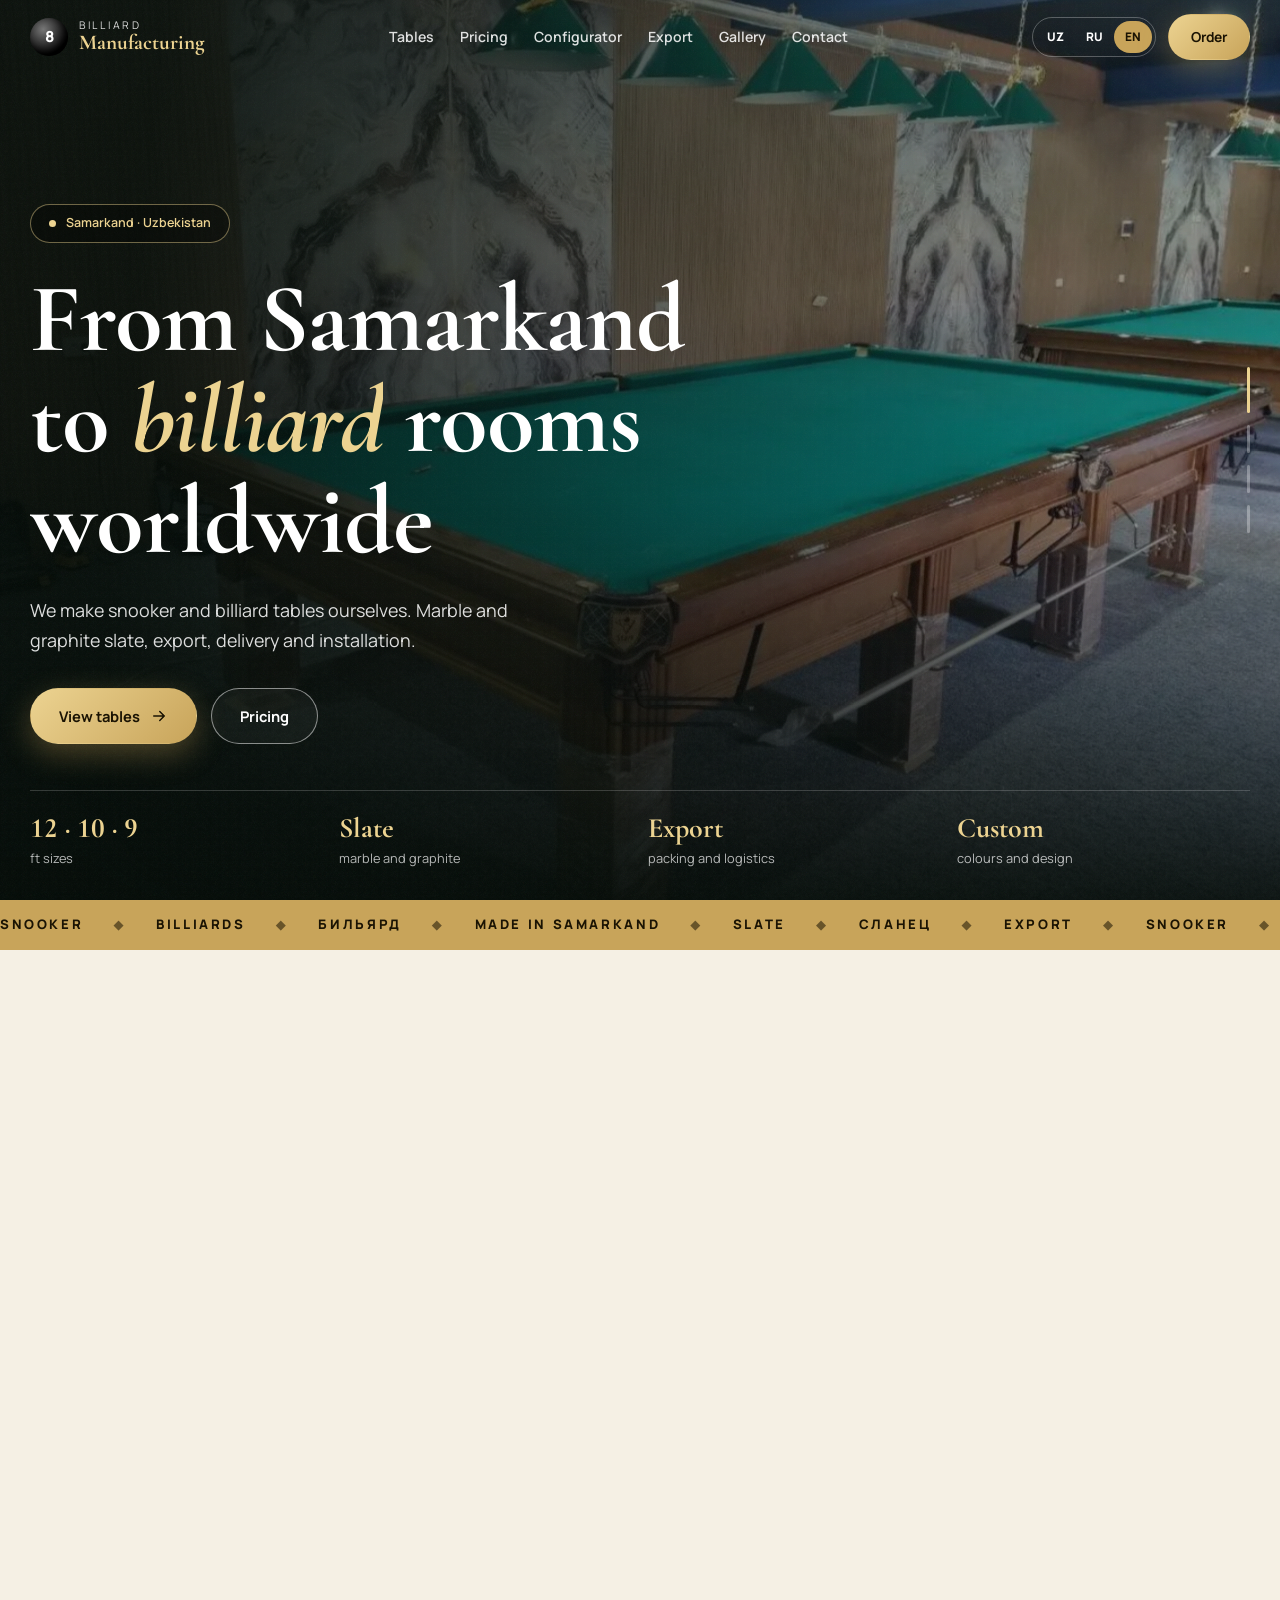
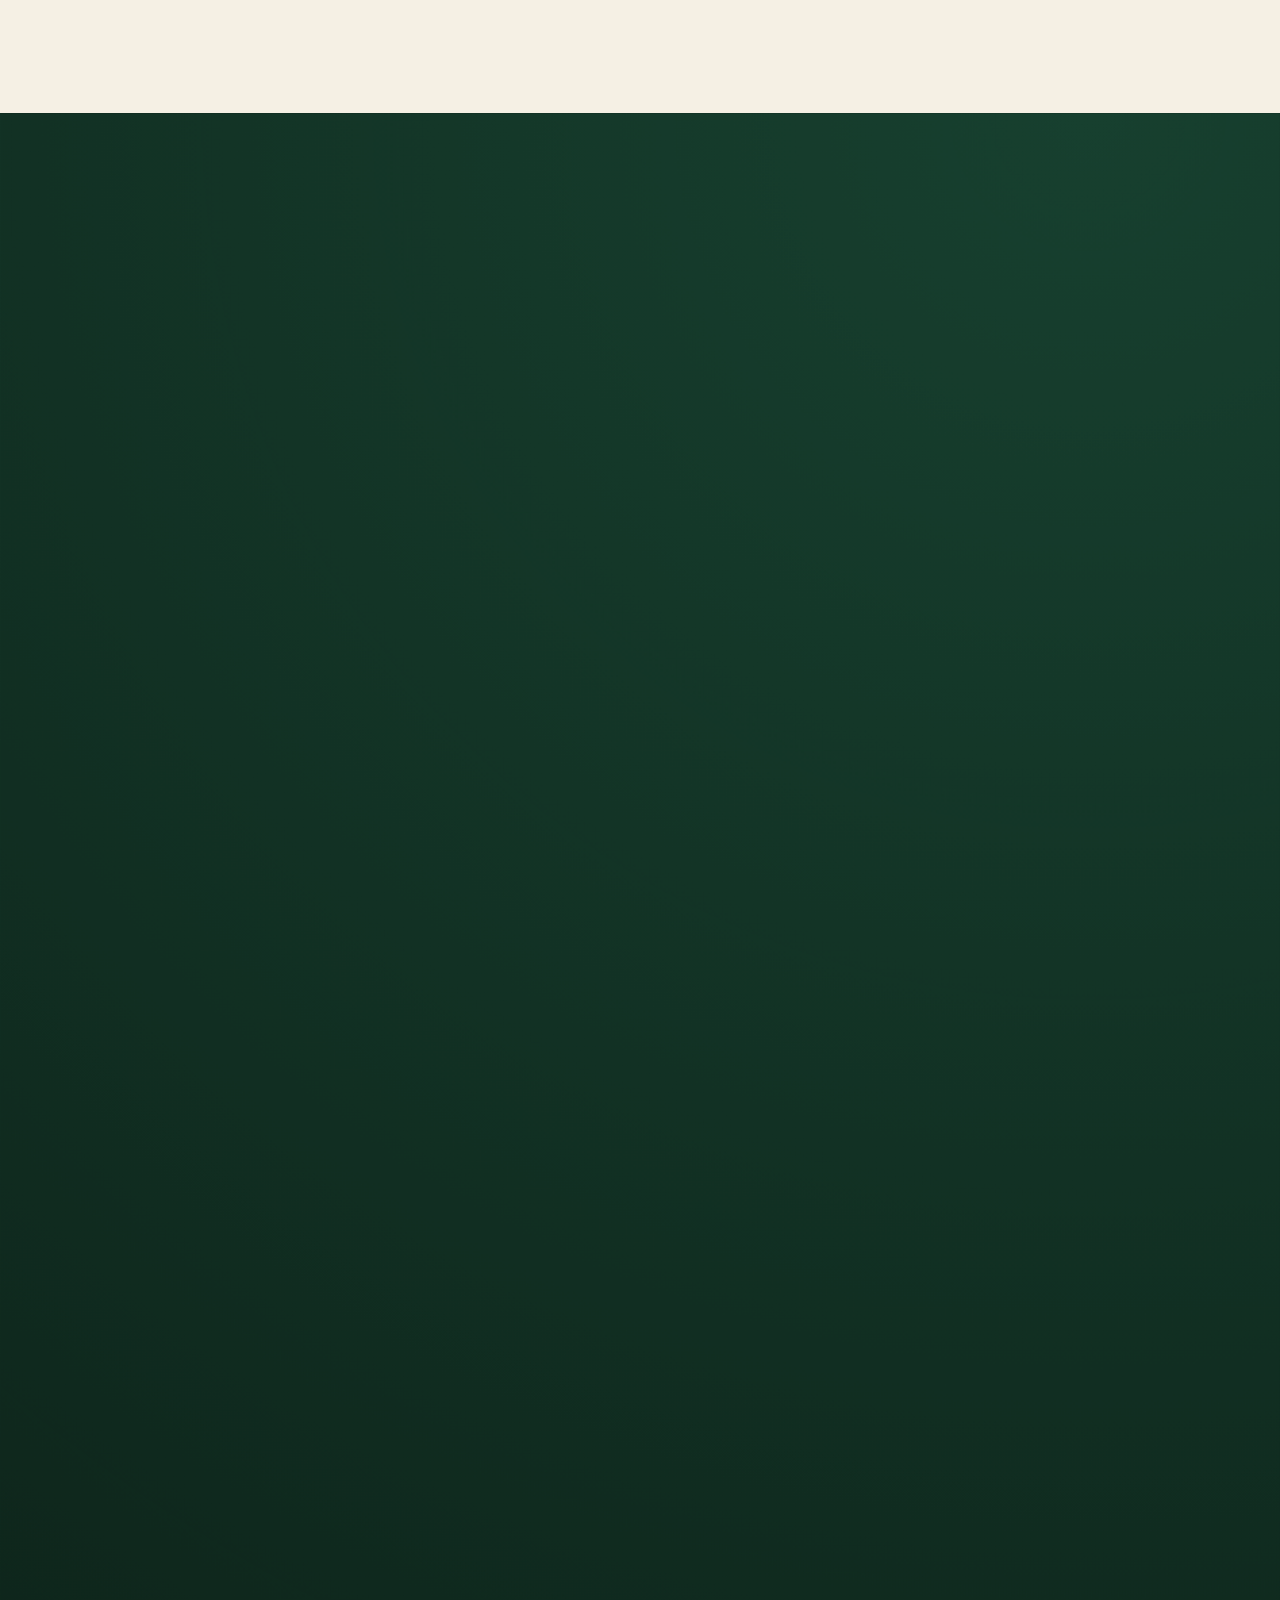
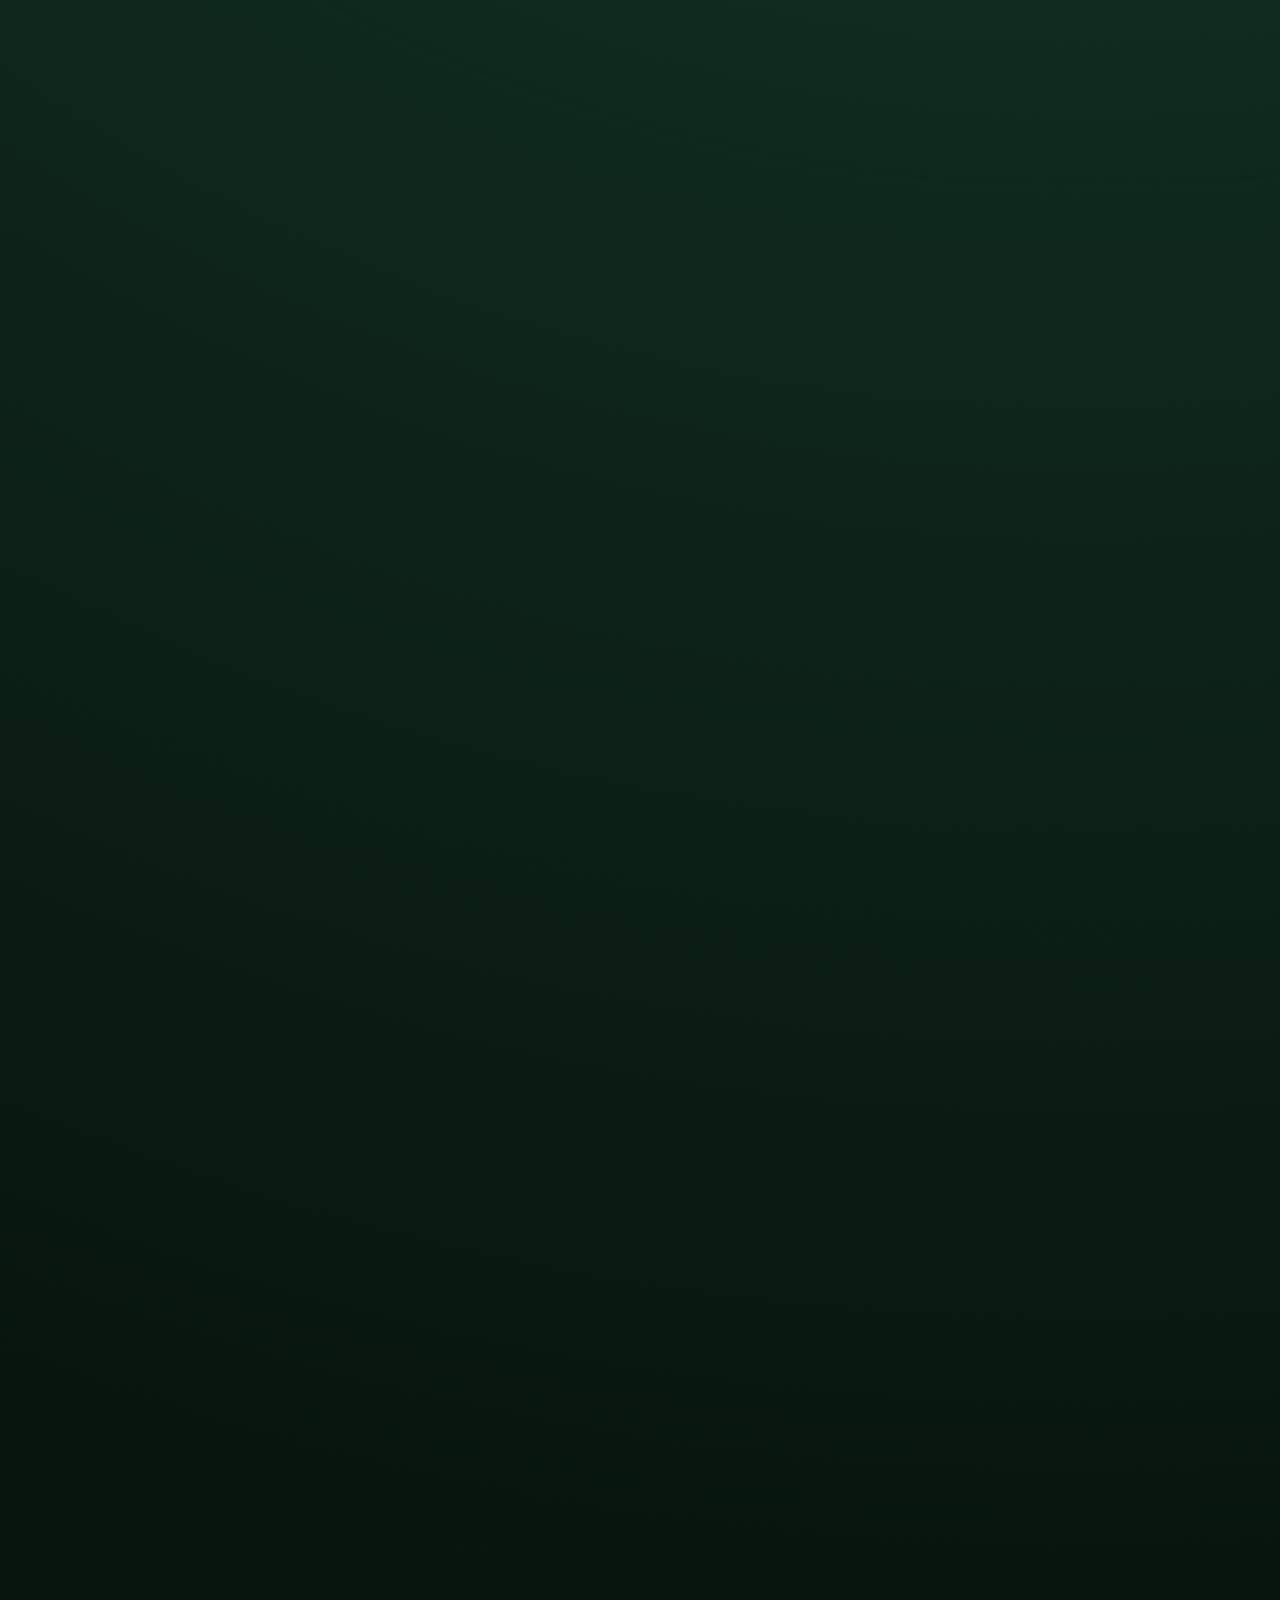
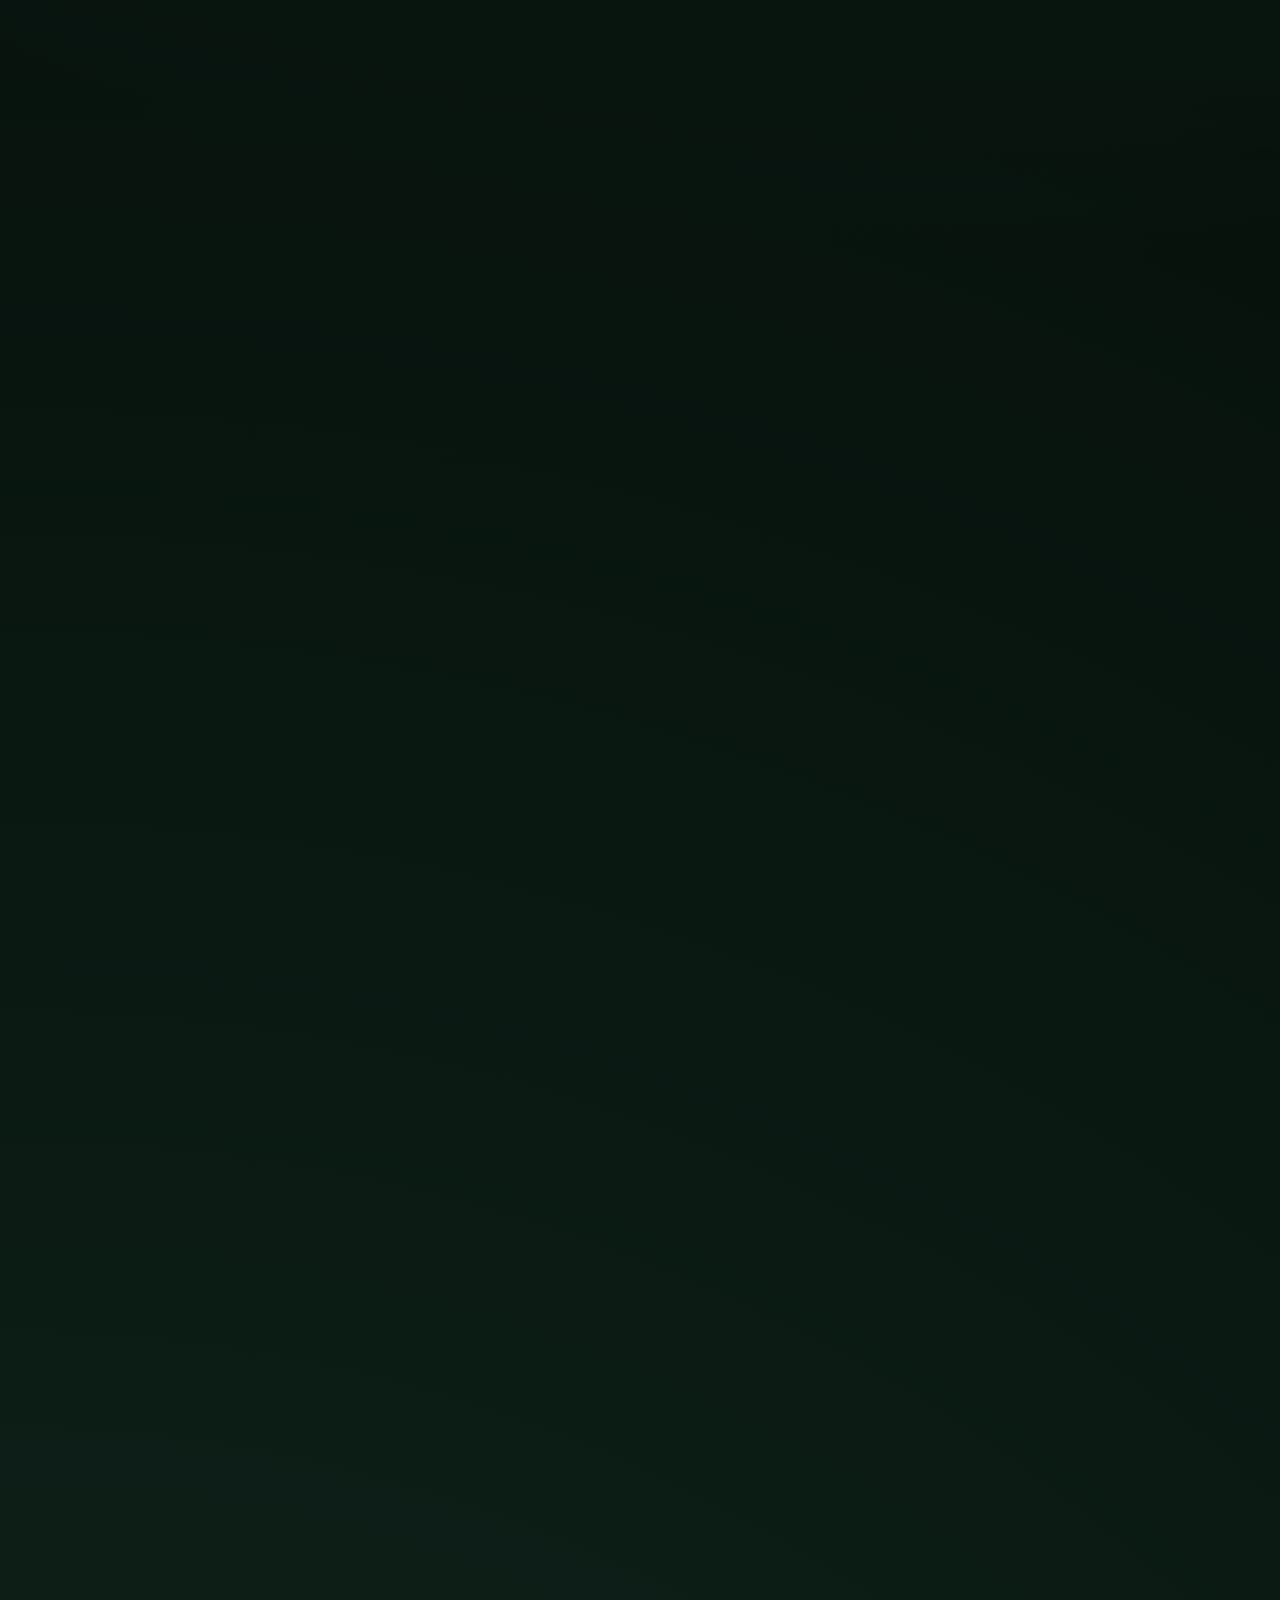
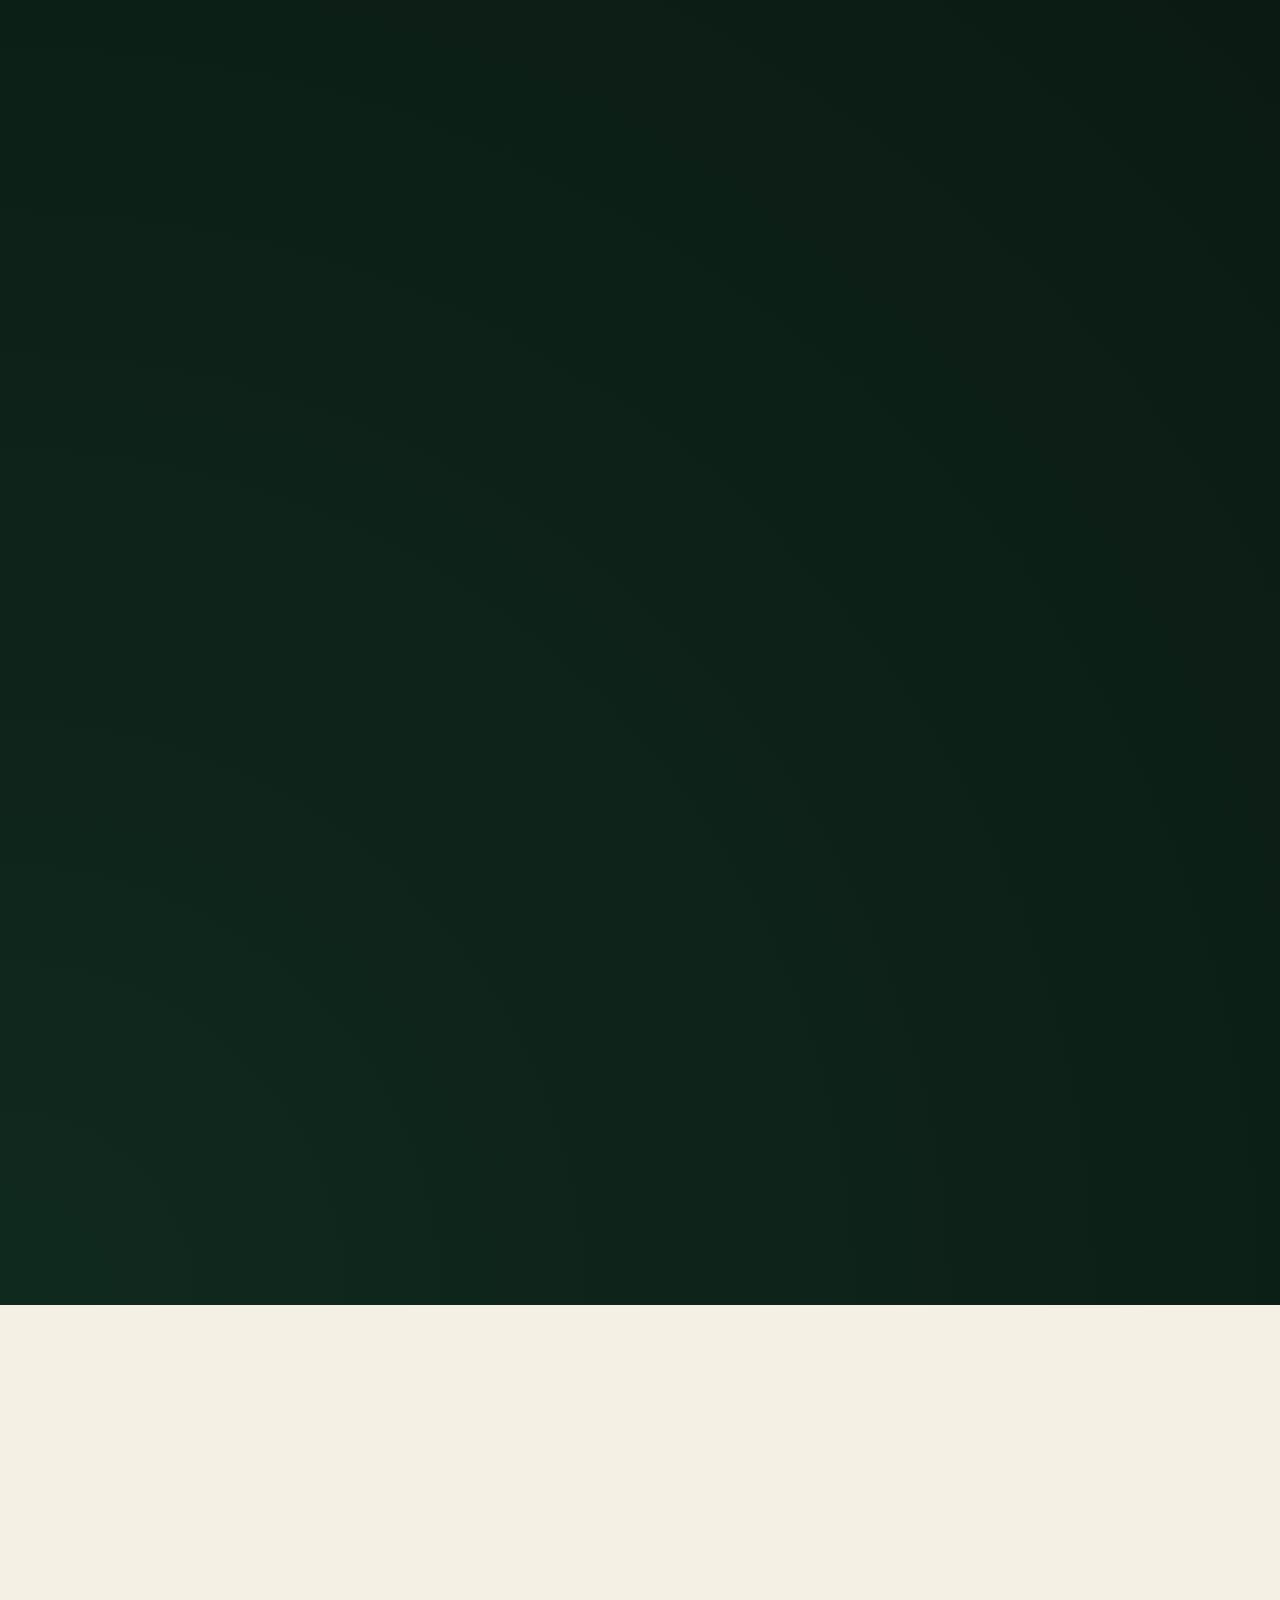
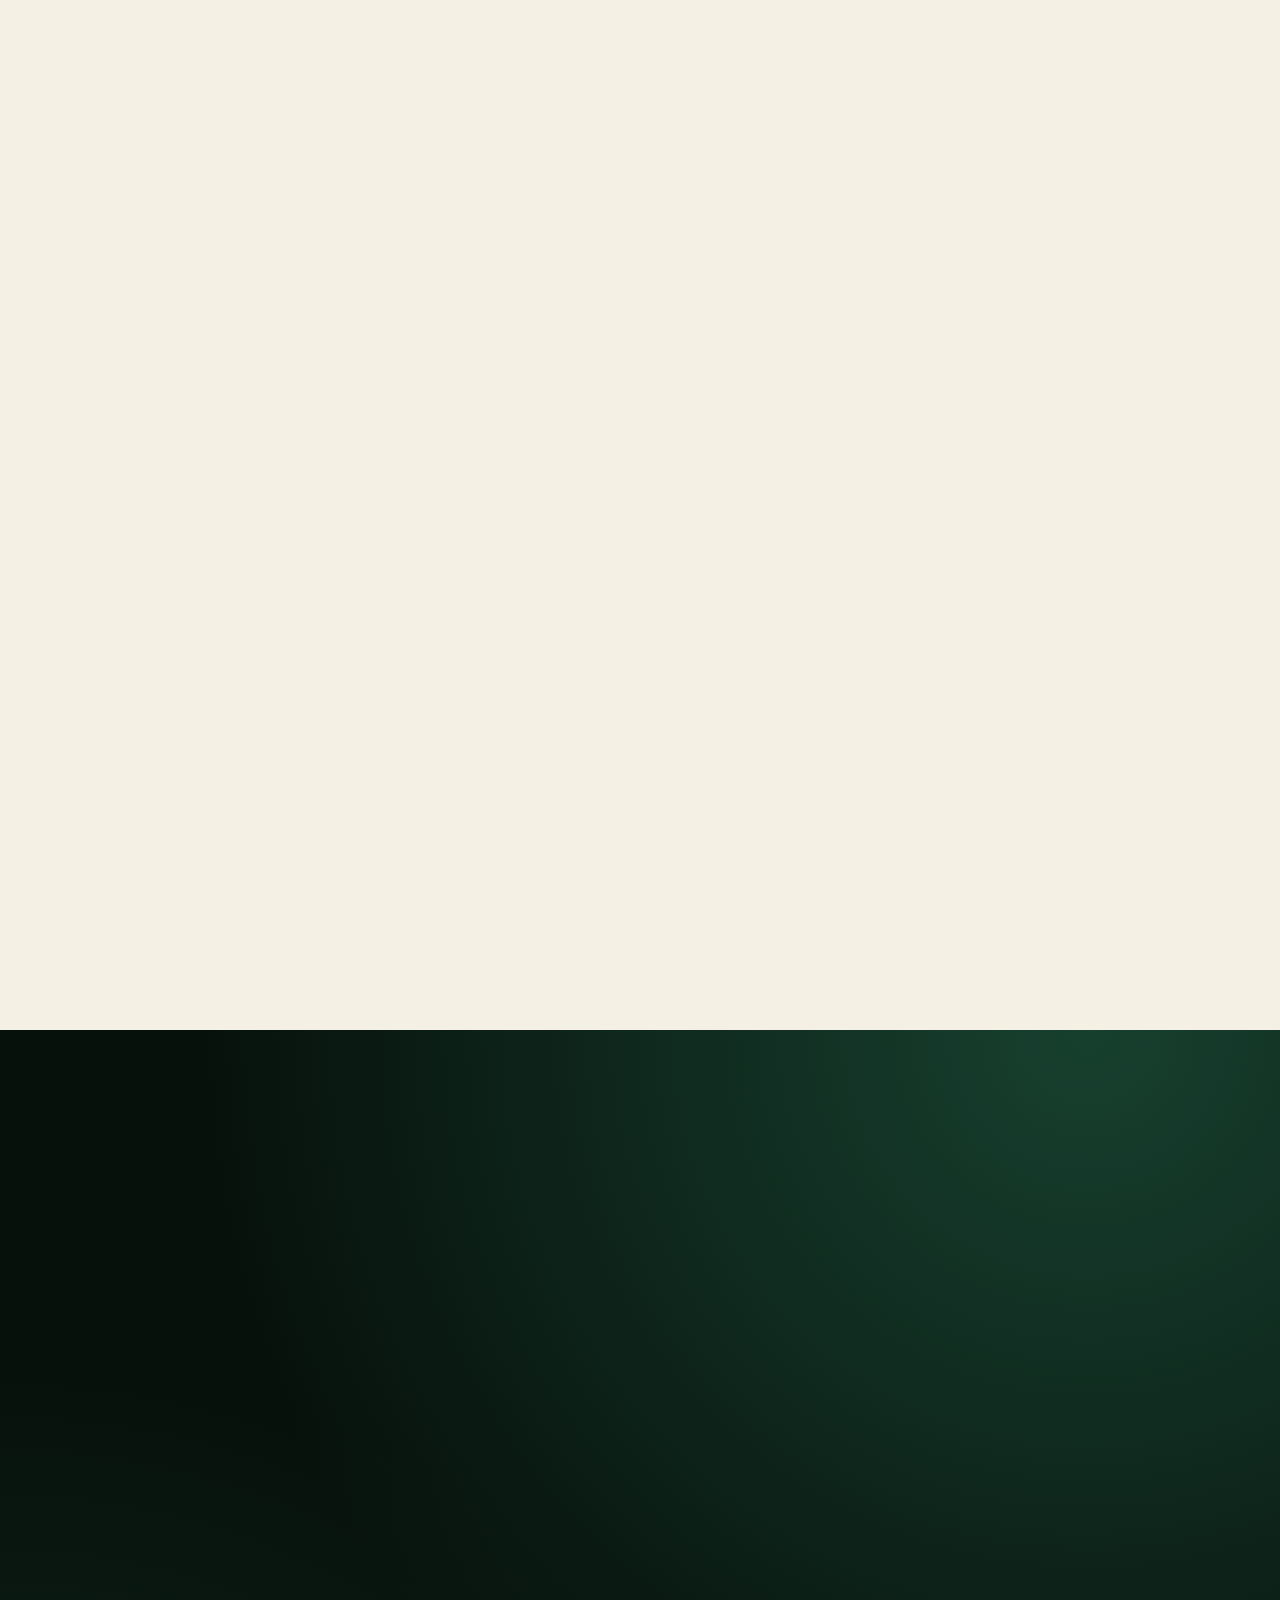
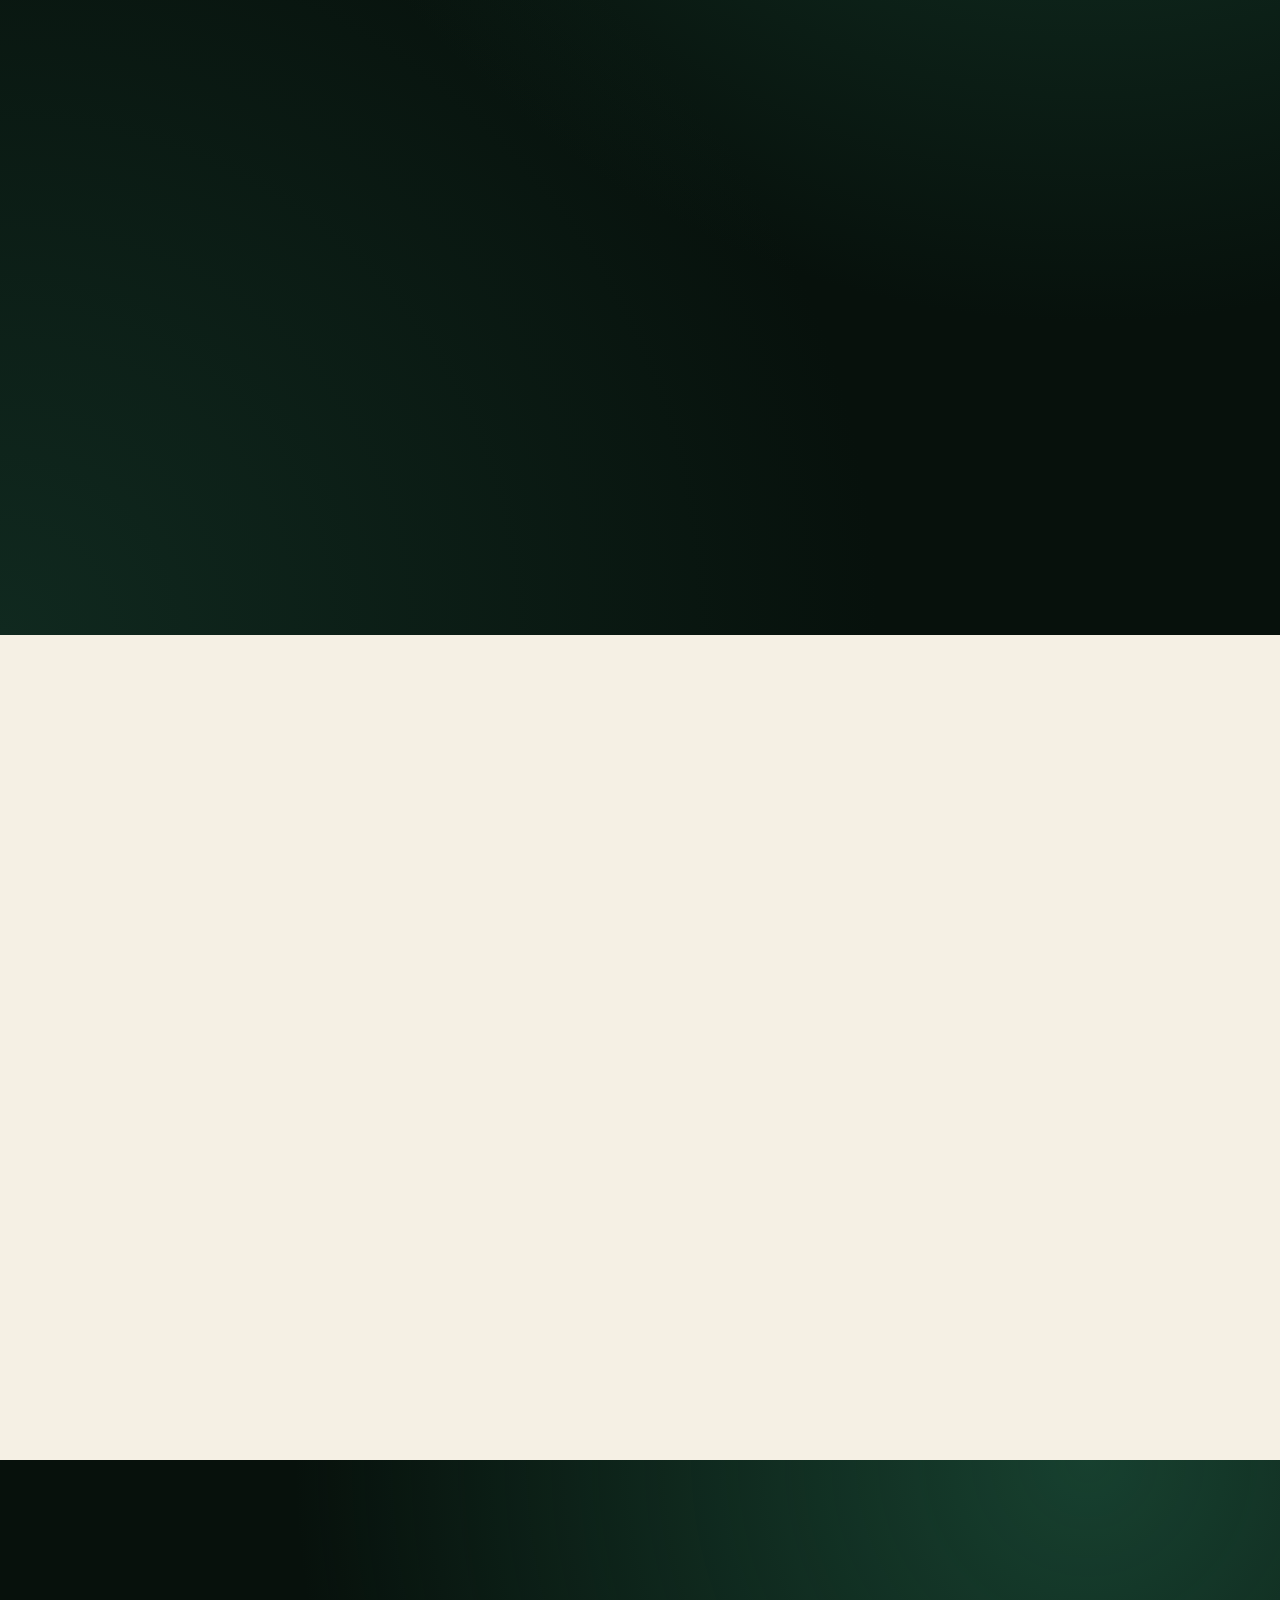
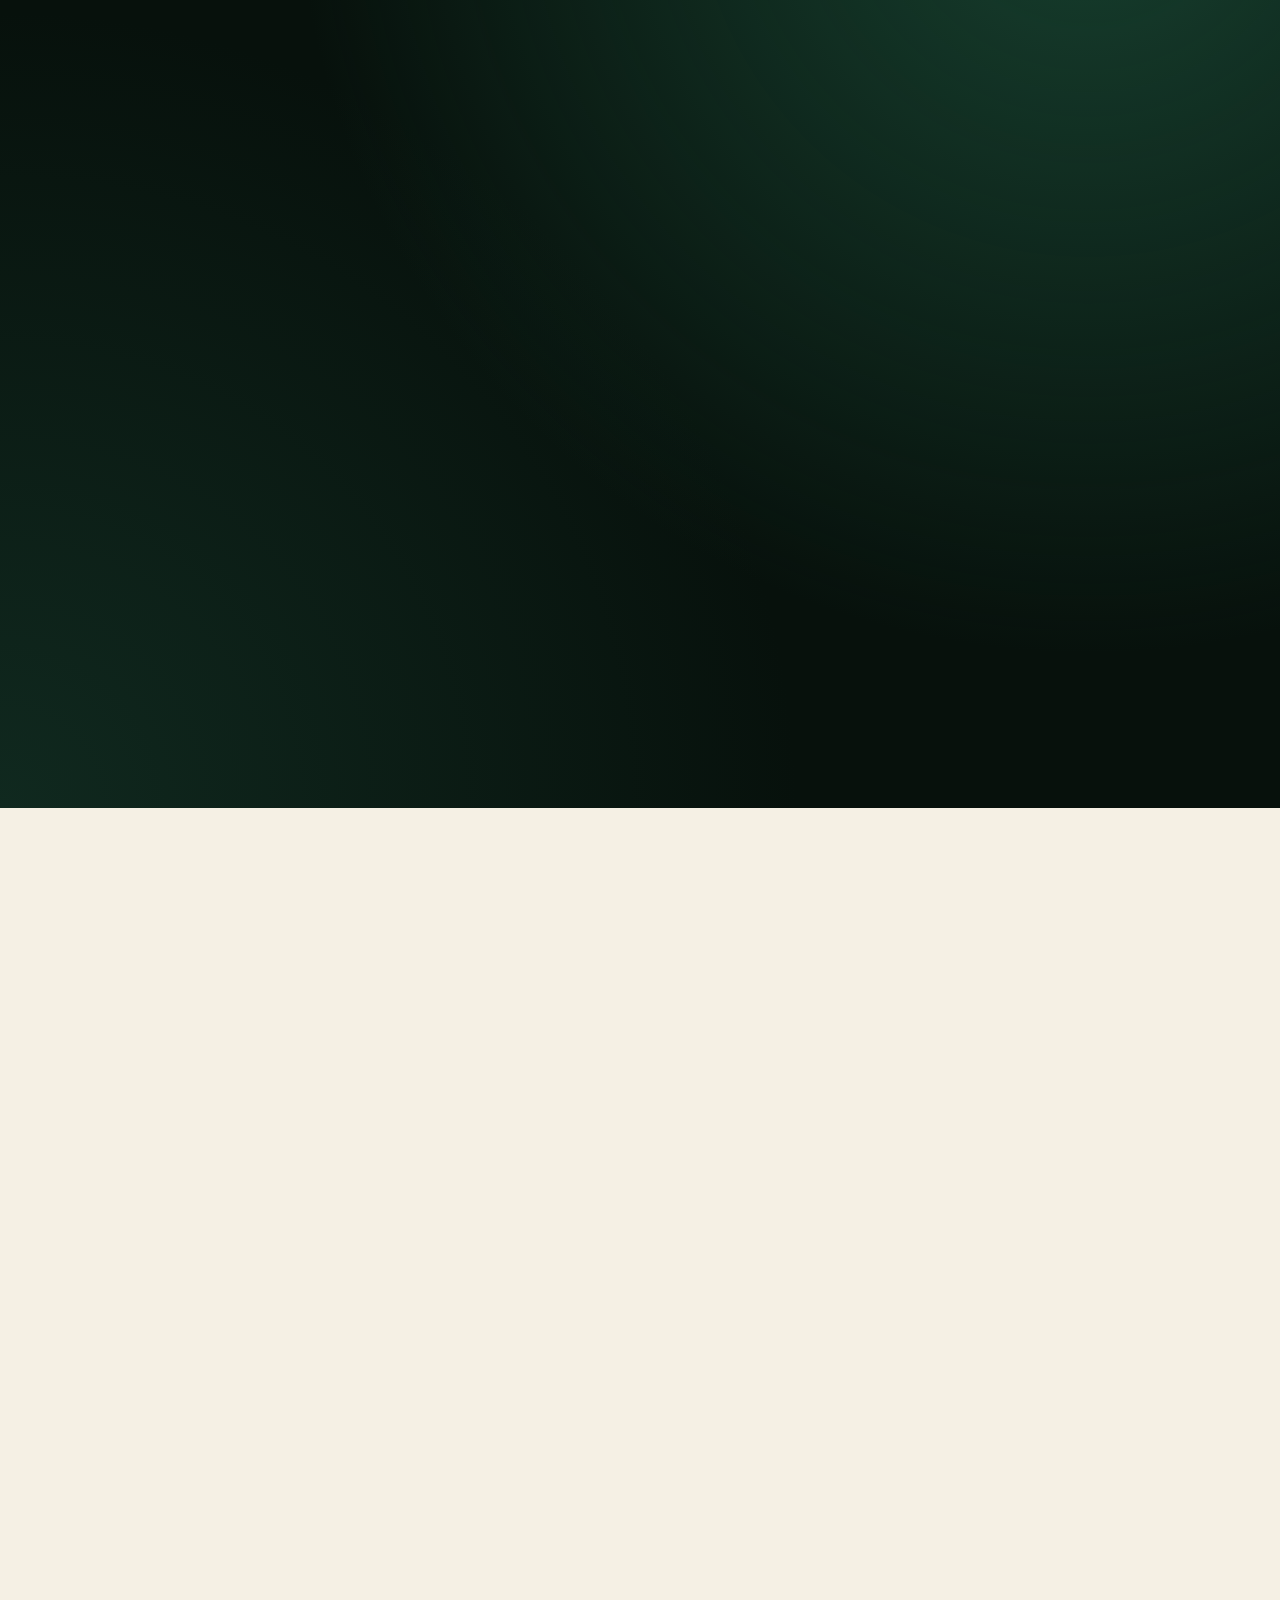
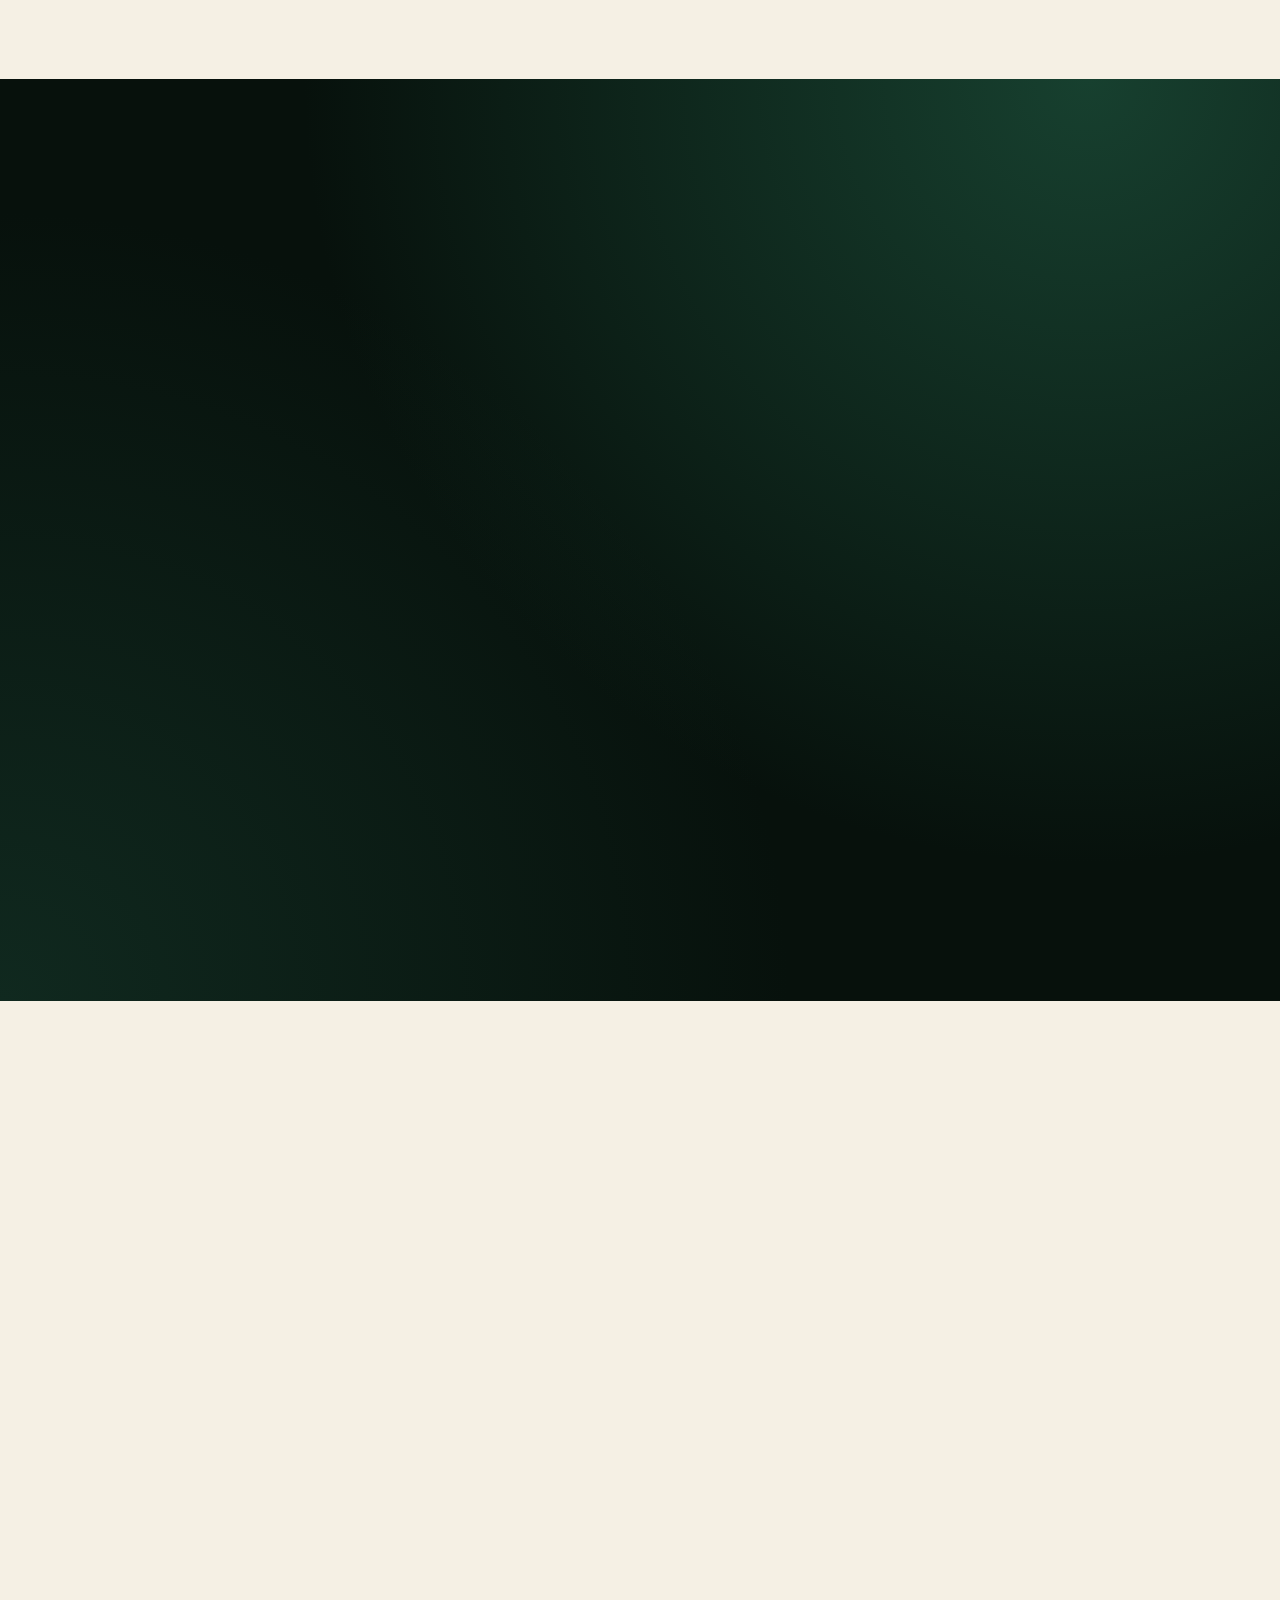
==== index.html @ d36e5fa5 "Premium redesign: slate pricing, 6 table designs, accessories, workshop, filterable gallery, mobile " ====
<!DOCTYPE html>
<html lang="uz">
<head>
<meta charset="utf-8">
<meta name="viewport" content="width=device-width, initial-scale=1, viewport-fit=cover">
<title>Bilyard Ishlab Chiqarish | Samarqand — snooker va bilyard stollari</title>
<meta name="description" content="Samarqandda snooker va bilyard stollarini ishlab chiqarish. Marmar va grafit slanets, eksport, dastavka va o'rnatish. Tel: +998 88 888 55 82">
<meta name="theme-color" content="#07110c">
<meta property="og:type" content="website">
<meta property="og:title" content="Bilyard Ishlab Chiqarish — Samarqand">
<meta property="og:description" content="Premium snooker va bilyard stollari. Slanets, eksport, dastavka va o'rnatish.">
<meta property="og:image" content="img/opt/z08-960.webp">
<link rel="icon" href="favicon.svg" type="image/svg+xml">
<link rel="preconnect" href="https://fonts.googleapis.com">
<link rel="preconnect" href="https://fonts.gstatic.com" crossorigin>
<link rel="preload" as="image" href="img/opt/z08-960.webp" fetchpriority="high">
<link href="https://fonts.googleapis.com/css2?family=Cormorant+Garamond:ital,wght@0,500;0,600;0,700;1,500;1,600&family=Manrope:wght@400;500;600;700;800&display=swap" rel="stylesheet">
<script>document.documentElement.classList.add("js")</script>
<link rel="stylesheet" href="css/style.css">
<script type="application/ld+json">
{"@context":"https://schema.org","@type":"LocalBusiness","name":"Bilyard ishlab chiqarish","telephone":"+998888885582","address":{"@type":"PostalAddress","addressLocality":"Samarqand","addressCountry":"UZ"},"description":"Snooker va bilyard stollari ishlab chiqarish, eksport, dastavka va o'rnatish.","sameAs":["https://www.instagram.com/bilyard_ishlab_chiqarish"]}
</script>
</head>
<body class="loading">

<div class="loader" id="loader" aria-hidden="true"><div class="loader-ball">8</div><div class="loader-line"></div></div>
<div class="progress" id="progress"></div>

<header class="nav" id="nav">
  <div class="wrap nav-in">
    <a href="#top" class="logo" aria-label="Bilyard Ishlab Chiqarish"><span class="ball">8</span><span class="logo-t"><small data-i18n="logo1">Bilyard</small><b data-i18n="logo2">Ishlab Chiqarish</b></span></a>
    <nav id="menu" aria-label="Menu">
      <a href="#models" data-i18n="n_models">Stollar</a>
      <a href="#prices" data-i18n="n_prices">Narxlar</a>
      <a href="#config" data-i18n="n_config">Konfigurator</a>
      <a href="#export" data-i18n="n_export">Eksport</a>
      <a href="#gallery" data-i18n="n_gallery">Galereya</a>
      <a href="#contact" data-i18n="n_contact">Aloqa</a>
    </nav>
    <div class="nav-r">
      <div class="lang" role="group" aria-label="Language"><button data-lang="uz" class="on">UZ</button><button data-lang="ru">RU</button><button data-lang="en">EN</button><i class="lang-pill"></i></div>
      <a class="btn btn-gold nav-cta" href="#contact"><span data-i18n="n_cta">Buyurtma</span></a>
      <button class="burger" id="burger" aria-label="Menu" aria-expanded="false"><span></span><span></span></button>
    </div>
  </div>
</header>

<main>
<!-- HERO -->
<section class="hero" id="top">
  <div class="slides" id="slides">
    <div class="slide on"><span class="pic" style="--bg:#778483"><i class="ph" style="background-image:url([data-uri])"></i><img class="lz" src="img/opt/z08-960.webp" srcset="img/opt/z08-480.webp 480w, img/opt/z08-960.webp 960w, img/opt/z08-1280.webp 1280w" sizes="100vw" width="1280" height="960" alt="Wooden snooker tables with marble legs" decoding="async" fetchpriority="high" ></span></div>
    <div class="slide"><span class="pic" style="--bg:#6d686a"><i class="ph" style="background-image:url([data-uri])"></i><img class="lz" src="img/opt/z00-960.webp" srcset="img/opt/z00-480.webp 480w, img/opt/z00-960.webp 960w, img/opt/z00-1280.webp 1280w" sizes="100vw" width="1280" height="960" alt="Dark snooker table in a billiard lounge" decoding="async" loading="lazy" ></span></div>
    <div class="slide"><span class="pic" style="--bg:#5a6651"><i class="ph" style="background-image:url([data-uri])"></i><img class="lz" src="img/opt/z36-960.webp" srcset="img/opt/z36-480.webp 480w, img/opt/z36-960.webp 960w, img/opt/z36-1280.webp 1280w" sizes="100vw" width="1280" height="960" alt="Row of mahogany snooker tables" decoding="async" loading="lazy" ></span></div>
    <div class="slide"><span class="pic" style="--bg:#5b645b"><i class="ph" style="background-image:url([data-uri])"></i><img class="lz" src="img/opt/o2-960.webp" srcset="img/opt/o2-480.webp 480w, img/opt/o2-960.webp 960w" sizes="100vw" width="960" height="1280" alt="Gold snooker tables in a billiard hall" decoding="async" loading="lazy" ></span></div>
  </div>
  <div class="hero-shade"></div>
  <div class="hero-grain"></div>
  <div class="wrap hero-in">
    <span class="tag"><i></i><span data-i18n="h_tag">Samarqand · O'zbekiston</span></span>
    <h1 id="h1" data-i18n="h_h1" data-split>Samarqanddan — butun dunyo <em>bilyard</em> xonalariga</h1>
    <p class="hero-p" data-i18n="h_p">Snooker va bilyard stollarini o'zimiz ishlab chiqaramiz. Marmar va grafit slanets, eksport, dastavka va o'rnatish.</p>
    <div class="hero-btns">
      <a class="btn btn-gold magnet" href="#models"><span data-i18n="h_b1">Stollarni ko'rish</span><svg viewBox="0 0 24 24"><path d="M5 12h14M13 6l6 6-6 6"/></svg></a>
      <a class="btn btn-ghost magnet" href="#prices"><span data-i18n="h_b2">Narxlar</span></a>
    </div>
  </div>
  <div class="wrap hero-bar">
    <div class="hb"><b>12 · 10 · 9</b><span data-i18n="f1">fut o'lchamlar</span></div>
    <div class="hb"><b data-i18n="f2b">Slanets</b><span data-i18n="f2">marmar va grafit</span></div>
    <div class="hb"><b data-i18n="f3b">Eksport</b><span data-i18n="f3">qadoqlash va logistika</span></div>
    <div class="hb"><b data-i18n="f4b">Maxsus</b><span data-i18n="f4">rang va dizayn</span></div>
  </div>
  <div class="slide-dots" id="dots"><i class="on"></i><i></i><i></i><i></i></div>
</section>

<div class="marquee" aria-hidden="true">
  <div class="marquee-track">
    <span>SNOOKER</span><i>◆</i><span>BILLIARDS</span><i>◆</i><span>БИЛЬЯРД</span><i>◆</i><span>MADE IN SAMARKAND</span><i>◆</i><span>SLATE</span><i>◆</i><span>СЛАНЕЦ</span><i>◆</i><span>EXPORT</span><i>◆</i>
    <span>SNOOKER</span><i>◆</i><span>BILLIARDS</span><i>◆</i><span>БИЛЬЯРД</span><i>◆</i><span>MADE IN SAMARKAND</span><i>◆</i><span>SLATE</span><i>◆</i><span>СЛАНЕЦ</span><i>◆</i><span>EXPORT</span><i>◆</i>
  </div>
</div>

<!-- ABOUT -->
<section class="sec" id="about">
  <div class="wrap two about">
    <div class="about-media rv">
      <div class="about-img" data-par="0.08"><span class="pic" style="--bg:#83816f"><i class="ph" style="background-image:url([data-uri])"></i><img class="lz" src="img/opt/o3-960.webp" srcset="img/opt/o3-480.webp 480w, img/opt/o3-960.webp 960w" sizes="(min-width:900px) 40vw,100vw" width="960" height="1280" alt="Black and gold snooker table" decoding="async" loading="lazy" ></span></div>
      <div class="about-img small" data-par="-0.06"><span class="pic" style="--bg:#867c77"><i class="ph" style="background-image:url([data-uri])"></i><img class="lz" src="img/opt/z23-960.webp" srcset="img/opt/z23-480.webp 480w, img/opt/z23-960.webp 720w" sizes="(min-width:900px) 20vw,50vw" width="720" height="1280" alt="Mahogany snooker table in a lounge" decoding="async" loading="lazy" ></span></div>
    </div>
    <div class="rv">
      <span class="eyebrow" data-i18n="a_eb">Biz haqimizda</span>
      <h2 data-i18n="a_h">Ipak yo'li shahridan <em>stol ustalari</em></h2>
      <p class="lead" data-i18n="a_p1">Biz Samarqandda snooker va bilyard stollarini o'zimiz ishlab chiqaramiz. Ramka, oyoq, bort va bezak bir joyda tayyorlanadi, shuning uchun sifatni har bosqichda nazorat qilamiz.</p>
      <p class="lead" data-i18n="a_p2">Klub, restoran, mehmonxona yoki uy uchun buyurtma qabul qilamiz. Rang, oyoq shakli va naqsh sizning interyeringizga moslashtiriladi.</p>
      <div class="spec">
        <div class="spec-n"><span class="count" data-count="3569">3569</span> × <span class="count" data-count="1778">1778</span><small>mm</small></div>
        <p data-i18n="a_spec">12 futlik snooker stolining o'yin maydoni. Biz shu standart o'lchamga amal qilamiz.</p>
      </div>
    </div>
  </div>
</section>

<!-- MODELS -->
<section class="sec dark" id="models">
  <div class="wrap">
    <div class="sec-head rv">
      <span class="eyebrow" data-i18n="m_eb">Katalog</span>
      <h2 data-i18n="m_h">Stol <em>dizaynlari</em></h2>
      <p data-i18n="m_p">Eng ko'p buyurtma qilinadigan uslublar. Boshqa rang, oyoq yoki bezak kerak bo'lsa, o'zingizga moslab tayyorlaymiz.</p>
    </div>
    <div class="filters rv" id="mFilters" role="group">
      <button class="on" data-f="all" data-i18n="fl_all">Barchasi</button>
      <button data-f="black" data-i18n="fl_black">Qora</button>
      <button data-f="white" data-i18n="fl_white">Oq</button>
      <button data-f="wood" data-i18n="fl_wood">Yog'och</button>
      <button data-f="marble" data-i18n="fl_marble">Marmar oyoqli</button>
    </div>
    <div class="cards" id="cards">
      <article class="card tilt rv" data-c="black" style="--d:0s">
        <div class="card-img"><span class="pic" style="--bg:#83816f"><i class="ph" style="background-image:url([data-uri])"></i><img class="lz" src="img/opt/o3-960.webp" srcset="img/opt/o3-480.webp 480w, img/opt/o3-960.webp 960w" sizes="(min-width:1000px) 33vw,100vw" width="960" height="1280" alt="Klassik Gold snooker table" decoding="async" loading="lazy" ></span><span class="chip" data-i18n="chip1">Eng ko'p tanlanadi</span></div>
        <div class="card-body"><h3>Klassik Gold</h3><p data-i18n="m1p">Qora lak ramka, oltin naqshli yon panel va o'ymakor oltin oyoqlar. Klub va VIP zallar uchun.</p><div class="spec-line" data-i18n="m1s">12 ft · qora lak · oltin oyoqlar</div><a class="btn btn-line" href="#contact" data-model="Klassik Gold"><span data-i18n="ask">Narx so'rash</span></a></div>
      </article>
      <article class="card tilt rv" data-c="white" style="--d:.08s">
        <div class="card-img"><span class="pic" style="--bg:#757d7d"><i class="ph" style="background-image:url([data-uri])"></i><img class="lz" src="img/opt/o5-960.webp" srcset="img/opt/o5-480.webp 480w, img/opt/o5-960.webp 960w, img/opt/o5-1280.webp 1280w" sizes="(min-width:1000px) 33vw,100vw" width="1280" height="960" alt="Premium White snooker table" decoding="async" loading="lazy" ></span><span class="chip" data-i18n="chip2">Zamonaviy</span></div>
        <div class="card-body"><h3>Premium White</h3><p data-i18n="m2p">Oq lak va kumush rang naqsh. Yorug' interyer, kafe va uy bilyard xonasi uchun yengil ko'rinish.</p><div class="spec-line" data-i18n="m2s">12 ft · oq lak · qirrali oyoqlar</div><a class="btn btn-line" href="#contact" data-model="Premium White"><span data-i18n="ask">Narx so'rash</span></a></div>
      </article>
      <article class="card tilt rv" data-c="white" style="--d:.16s">
        <div class="card-img"><span class="pic" style="--bg:#6c7762"><i class="ph" style="background-image:url([data-uri])"></i><img class="lz" src="img/opt/z35-960.webp" srcset="img/opt/z35-480.webp 480w, img/opt/z35-960.webp 960w" sizes="(min-width:1000px) 33vw,100vw" width="960" height="1280" alt="Modern Black and White snooker table with lamps" decoding="async" loading="lazy" ></span><span class="chip" data-i18n="chip3">Minimalizm</span></div>
        <div class="card-body"><h3>Modern B&amp;W</h3><p data-i18n="m3p">Kvadrat ustun oyoqlar va qora-oq kontrast. To'g'ri chiziqlarni yoqtiradigan interyerlar uchun.</p><div class="spec-line" data-i18n="m3s">12 ft · qora lak · oq kvadrat oyoqlar</div><a class="btn btn-line" href="#contact" data-model="Modern Black & White"><span data-i18n="ask">Narx so'rash</span></a></div>
      </article>
      <article class="card tilt rv" data-c="wood" style="--d:0s">
        <div class="card-img"><span class="pic" style="--bg:#ada9a2"><i class="ph" style="background-image:url([data-uri])"></i><img class="lz" src="img/opt/z14-960.webp" srcset="img/opt/z14-480.webp 480w, img/opt/z14-960.webp 960w" sizes="(min-width:1000px) 33vw,100vw" width="1161" height="1163" alt="Mahogany Classic snooker table" decoding="async" loading="lazy" ></span><span class="chip" data-i18n="chip4">Klassika</span></div>
        <div class="card-body"><h3>Mahogany Classic</h3><p data-i18n="m4p">Issiq yog'och rangi, ingichka naqshli oyoqlar va nafis yon panel. Vaqt sinovidan o'tgan ko'rinish.</p><div class="spec-line" data-i18n="m4s">12 ft · yog'och lak · naqshli oyoqlar</div><a class="btn btn-line" href="#contact" data-model="Mahogany Classic"><span data-i18n="ask">Narx so'rash</span></a></div>
      </article>
      <article class="card tilt rv" data-c="marble" style="--d:.08s">
        <div class="card-img"><span class="pic" style="--bg:#757777"><i class="ph" style="background-image:url([data-uri])"></i><img class="lz" src="img/opt/z15-960.webp" srcset="img/opt/z15-480.webp 480w, img/opt/z15-960.webp 960w, img/opt/z15-1280.webp 1280w" sizes="(min-width:1000px) 33vw,100vw" width="1280" height="960" alt="Snooker table with marble legs" decoding="async" loading="lazy" ></span><span class="chip" data-i18n="chip5">Mramir</span></div>
        <div class="card-body"><h3>Marble Legs</h3><p data-i18n="m5p">Yog'och ramka va marmar naqshli oyoqlar. Premium va noyob ko'rinish beradi.</p><div class="spec-line" data-i18n="m5s">12 ft · yog'och ramka · marmar oyoqlar</div><a class="btn btn-line" href="#contact" data-model="Marble Legs"><span data-i18n="ask">Narx so'rash</span></a></div>
      </article>
      <article class="card tilt rv" data-c="black" style="--d:.16s">
        <div class="card-img"><span class="pic" style="--bg:#6d686a"><i class="ph" style="background-image:url([data-uri])"></i><img class="lz" src="img/opt/z00-960.webp" srcset="img/opt/z00-480.webp 480w, img/opt/z00-960.webp 960w, img/opt/z00-1280.webp 1280w" sizes="(min-width:1000px) 33vw,100vw" width="1280" height="960" alt="Graphite Black snooker table" decoding="async" loading="lazy" ></span><span class="chip" data-i18n="chip6">Grafit</span></div>
        <div class="card-body"><h3>Graphite Black</h3><p data-i18n="m6p">To'q grafit tus va kvadrat ustun oyoqlar. Zamonaviy lounge va klublar uchun jiddiy ko'rinish.</p><div class="spec-line" data-i18n="m6s">12 ft · to'q lak · ustun oyoqlar</div><a class="btn btn-line" href="#contact" data-model="Graphite Black"><span data-i18n="ask">Narx so'rash</span></a></div>
      </article>
    </div>
  </div>
</section>

<!-- PRICES + SLATE -->
<section class="sec" id="prices">
  <div class="wrap">
    <div class="sec-head rv">
      <span class="eyebrow" data-i18n="pr_eb">Narxlar</span>
      <h2 data-i18n="pr_h">Slanets va <em>narxlar</em></h2>
      <p data-i18n="pr_p">Stol narxi dizayn va slanets (tosh taxta) turiga bog'liq. Marmar va grafit slanets mavjud.</p>
    </div>
    <div class="tiers">
      <article class="tier rv">
        <span class="tier-tag" data-i18n="t1_tag">Dizayn stollari</span>
        <div class="price"><b>1&nbsp;800</b><i>–</i><b>3&nbsp;000</b><span class="cur">$</span></div>
        <ul><li data-i18n="t1a">Klassik, oq, qora va yog'och dizaynlar</li><li data-i18n="t1b">Rang va oyoq shaklini o'zingiz tanlaysiz</li><li data-i18n="t1c">Dastavka va o'rnatish mavjud</li></ul>
        <a class="btn btn-line" href="#contact"><span data-i18n="ask">Narx so'rash</span></a>
      </article>
      <article class="tier feat rv" style="--d:.12s">
        <span class="tier-tag" data-i18n="t2_tag">Slanetli stollar</span>
        <div class="price"><b>3&nbsp;400</b><i>–</i><b>5&nbsp;000</b><span class="cur">$</span></div>
        <ul><li data-i18n="t2a">Tosh taxta (slanets) bilan premium stollar</li><li data-i18n="t2b">Marmar va grafit slanets mavjud</li><li data-i18n="t2c">Eng tekis va barqaror o'yin yuzasi</li></ul>
        <a class="btn btn-gold" href="#contact"><span data-i18n="ask">Narx so'rash</span></a>
      </article>
    </div>
    <p class="note rv" data-i18n="pr_note">Narxlar taxminiy: model, o'lcham va slanets turiga qarab o'zgaradi. Aniq narxni telefon orqali aytamiz.</p>

    <div class="slate">
      <div class="slate-sw rv">
        <div class="sw-card"><i class="marble"></i><b data-i18n="sl_m">Marmar slanets</b><span data-i18n="sl_ms">Och, tomirli tosh. Yorug' interyerga mos.</span></div>
        <div class="sw-card"><i class="graphite"></i><b data-i18n="sl_g">Grafit slanets</b><span data-i18n="sl_gs">To'q kulrang tosh. Jiddiy va zamonaviy ko'rinish.</span></div>
      </div>
      <div class="slate-why">
        <h3 class="rv" data-i18n="sl_h">Nega slanets?</h3>
        <ul>
          <li class="rv"><b data-i18n="sl1">Tekislik</b><span data-i18n="sl1p">Zich tosh o'yin yuzasini tekis ushlaydi, shar to'g'ri yuradi.</span></li>
          <li class="rv"><b data-i18n="sl2">Chidamlilik</b><span data-i18n="sl2p">Tosh yog'och va MDF'ga qaraganda namlikdan egilmaydi.</span></li>
          <li class="rv"><b data-i18n="sl3">Qismli taxta</b><span data-i18n="sl3p">Taxta bir necha qismdan bo'lsa, tashish va joyida tekislash osonroq. Eksport uchun muhim.</span></li>
        </ul>
      </div>
    </div>
  </div>
</section>

<!-- CONFIGURATOR -->
<section class="sec dark" id="config">
  <div class="wrap">
    <div class="sec-head rv">
      <span class="eyebrow" data-i18n="cf_eb">Konfigurator</span>
      <h2 data-i18n="cf_h">Stolni o'zingiz <em>yig'ing</em></h2>
      <p data-i18n="cf_p">Rang va oyoq shaklini tanlang, natijani darhol ko'ring va buyurtmani bir tugma bilan yuboring.</p>
    </div>
    <div class="cfg rv">
      <div class="cfg-stage">
        <svg id="tbl" viewBox="60 110 680 350" role="img" aria-label="Table preview">
          <defs>
            <linearGradient id="gShade" x1="0" y1="0" x2="0" y2="1"><stop offset="0" stop-color="#fff" stop-opacity=".22"/><stop offset=".5" stop-color="#fff" stop-opacity="0"/><stop offset="1" stop-color="#000" stop-opacity=".3"/></linearGradient>
            <linearGradient id="gLeg" x1="0" y1="0" x2="1" y2="0"><stop offset="0" stop-color="#000" stop-opacity=".38"/><stop offset=".35" stop-color="#fff" stop-opacity=".22"/><stop offset="1" stop-color="#000" stop-opacity=".45"/></linearGradient>
            <radialGradient id="gLight" cx=".5" cy=".3" r=".8"><stop offset="0" stop-color="#fff" stop-opacity=".25"/><stop offset="1" stop-color="#000" stop-opacity=".25"/></radialGradient>
            <radialGradient id="gBall" cx=".35" cy=".3" r=".8"><stop offset="0" stop-color="#fff"/><stop offset="1" stop-color="#bbb"/></radialGradient>
          </defs>
          <ellipse cx="400" cy="452" rx="330" ry="16" fill="#000" opacity=".28"/>
          <g id="legsTurned"><g class="leg" data-x="135"></g><g class="leg" data-x="310"></g><g class="leg" data-x="490"></g><g class="leg" data-x="665"></g></g>
          <g id="legsSquare" hidden><g class="leg" data-x="135"></g><g class="leg" data-x="310"></g><g class="leg" data-x="490"></g><g class="leg" data-x="665"></g></g>
          <polygon class="t-frame" points="190,150 610,150 700,250 100,250"/>
          <polygon class="t-cloth" points="192,163 608,163 673,236 127,236"/>
          <polygon fill="url(#gLight)" points="192,163 608,163 673,236 127,236"/>
          <g class="t-pocket"><ellipse cx="193" cy="164" rx="9" ry="5"/><ellipse cx="607" cy="164" rx="9" ry="5"/><ellipse cx="128" cy="236" rx="11" ry="6"/><ellipse cx="672" cy="236" rx="11" ry="6"/><ellipse cx="400" cy="163" rx="8" ry="4"/><ellipse cx="400" cy="237" rx="10" ry="5"/></g>
          <circle cx="470" cy="206" r="7" fill="url(#gBall)"/><circle cx="330" cy="196" r="7" fill="#d4a017"/><circle cx="352" cy="214" r="7" fill="#b02020"/><circle cx="318" cy="218" r="7" fill="#111"/>
          <polygon fill="url(#gShade)" points="190,150 610,150 700,250 100,250" opacity=".5"/>
          <rect class="t-frame-d" x="100" y="250" width="600" height="12"/>
          <rect class="t-frame" x="100" y="262" width="600" height="52"/>
          <rect class="t-accent" x="124" y="272" width="552" height="30" rx="3"/>
          <path d="M124 290 Q 200 312 275 290 T 400 290 T 525 290 T 676 290" fill="none" stroke="#000" stroke-opacity=".25" stroke-width="2"/>
          <rect fill="url(#gShade)" x="100" y="250" width="600" height="64" opacity=".6"/>
        </svg>
        <div class="cfg-sum" id="cfgSum" aria-live="polite"></div>
      </div>
      <div class="cfg-ctrl">
        <div class="grp"><h4 data-i18n="cf_size">O'lcham</h4><div class="seg" id="cSize"><button data-v="12" class="on">12 ft</button><button data-v="10">10 ft</button><button data-v="9">9 ft</button></div></div>
        <div class="grp"><h4 data-i18n="cf_frame">Ramka rangi</h4><div class="sw" id="cFrame"></div></div>
        <div class="grp"><h4 data-i18n="cf_accent">Panel bezagi</h4><div class="sw" id="cAccent"></div></div>
        <div class="grp"><h4 data-i18n="cf_legs">Oyoq shakli</h4><div class="seg" id="cLegs"><button data-v="turned" class="on" data-i18n="cf_turned">Naqshli</button><button data-v="square" data-i18n="cf_square">Kvadrat</button></div></div>
        <div class="grp"><h4 data-i18n="cf_legc">Oyoq rangi</h4><div class="sw" id="cLegc"></div></div>
        <div class="grp"><h4 data-i18n="cf_cloth">Mato rangi</h4><div class="sw" id="cCloth"></div></div>
        <div class="grp"><h4 data-i18n="cf_slate">Slanets</h4><div class="seg" id="cSlate"><button data-v="marble" class="on" data-i18n="sl_m_s">Marmar</button><button data-v="graphite" data-i18n="sl_g_s">Grafit</button></div></div>
        <button class="btn btn-gold wide" id="cfgSend"><span data-i18n="cf_send">Konfiguratsiyani yuborish</span><svg viewBox="0 0 24 24"><path d="M5 12h14M13 6l6 6-6 6"/></svg></button>
      </div>
    </div>
  </div>
</section>

<!-- CALC -->
<section class="sec" id="calc">
  <div class="wrap two">
    <div class="rv">
      <span class="eyebrow" data-i18n="c_eb">Kalkulyator</span>
      <h2 data-i18n="c_h">Xonangizga qaysi stol <em>sig'adi?</em></h2>
      <p class="lead" data-i18n="c_p">Xona o'lchamini kiriting. Kiyu bilan o'ynash uchun stol atrofida joy kerak, shuni hisoblab beramiz.</p>
      <p class="small" data-i18n="c_note">Natija taxminiy. Aniq o'lchamni telefon orqali tasdiqlaymiz.</p>
    </div>
    <div class="calc rv">
      <div class="row">
        <label for="rl"><span data-i18n="c_len">Xona uzunligi, m</span><input id="rl" type="number" step="0.1" min="2" value="7" inputmode="decimal"></label>
        <label for="rw"><span data-i18n="c_wid">Xona eni, m</span><input id="rw" type="number" step="0.1" min="2" value="5" inputmode="decimal"></label>
      </div>
      <div class="seg" id="sizes"><button data-size="12" class="on">12 ft</button><button data-size="10">10 ft</button><button data-size="9">9 ft</button></div>
      <div class="room" aria-hidden="true"><div class="room-in" id="roomIn"><div class="room-table" id="roomTable"></div></div></div>
      <div class="verdict" id="verdict"></div>
      <div class="need" id="need"></div>
    </div>
  </div>
</section>

<!-- ACCESSORIES -->
<section class="sec dark" id="acc">
  <div class="wrap">
    <div class="sec-head rv">
      <span class="eyebrow" data-i18n="ac_eb">Aksessuarlar</span>
      <h2 data-i18n="ac_h">Stol bilan birga <em>to'liq to'plam</em></h2>
      <p data-i18n="ac_p">Kiyu, sharlar, uchburchak va yoritish lampalarini ham yetkazib beramiz.</p>
    </div>
    <div class="rail-wrap rv">
      <button class="rail-b rail-p" aria-label="Previous">‹</button>
      <div class="rail" id="rail">
        <div class="rail-i" style="--ar:1170/1207"><span class="pic" style="--bg:#797770"><i class="ph" style="background-image:url([data-uri])"></i><img class="lz" src="img/opt/z17-960.webp" srcset="img/opt/z17-480.webp 480w, img/opt/z17-960.webp 960w" sizes="(min-width:900px) 30vw,70vw" width="1170" height="1207" alt="Cues on a marble surface" decoding="async" loading="lazy" ></span></div>
        <div class="rail-i" style="--ar:825/1280"><span class="pic" style="--bg:#7f7d73"><i class="ph" style="background-image:url([data-uri])"></i><img class="lz" src="img/opt/z33-960.webp" srcset="img/opt/z33-480.webp 480w, img/opt/z33-960.webp 825w" sizes="(min-width:900px) 30vw,70vw" width="825" height="1280" alt="Black and white cues" decoding="async" loading="lazy" ></span></div>
        <div class="rail-i" style="--ar:1011/1280"><span class="pic" style="--bg:#616267"><i class="ph" style="background-image:url([data-uri])"></i><img class="lz" src="img/opt/z26-960.webp" srcset="img/opt/z26-480.webp 480w, img/opt/z26-960.webp 960w" sizes="(min-width:900px) 30vw,70vw" width="1011" height="1280" alt="Set of cues" decoding="async" loading="lazy" ></span></div>
        <div class="rail-i" style="--ar:986/1280"><span class="pic" style="--bg:#5c5e5c"><i class="ph" style="background-image:url([data-uri])"></i><img class="lz" src="img/opt/z30-960.webp" srcset="img/opt/z30-480.webp 480w, img/opt/z30-960.webp 960w" sizes="(min-width:900px) 30vw,70vw" width="986" height="1280" alt="Cues with inlays" decoding="async" loading="lazy" ></span></div>
        <div class="rail-i" style="--ar:760/1280"><span class="pic" style="--bg:#60615e"><i class="ph" style="background-image:url([data-uri])"></i><img class="lz" src="img/opt/z12-960.webp" srcset="img/opt/z12-480.webp 480w, img/opt/z12-960.webp 760w" sizes="(min-width:900px) 30vw,70vw" width="760" height="1280" alt="Cue with a blue wrap" decoding="async" loading="lazy" ></span></div>
        <div class="rail-i" style="--ar:1086/1280"><span class="pic" style="--bg:#6e6c6c"><i class="ph" style="background-image:url([data-uri])"></i><img class="lz" src="img/opt/z21-960.webp" srcset="img/opt/z21-480.webp 480w, img/opt/z21-960.webp 960w" sizes="(min-width:900px) 30vw,70vw" width="1086" height="1280" alt="Cue tips and shafts" decoding="async" loading="lazy" ></span></div>
      </div>
      <button class="rail-b rail-n" aria-label="Next">›</button>
    </div>
    <ul class="chips rv"><li data-i18n="ac1">Kiyular</li><li data-i18n="ac2">Sharlar</li><li data-i18n="ac3">Uchburchak</li><li data-i18n="ac4">Yoritish lampalari</li><li data-i18n="ac5">Mato</li></ul>
  </div>
</section>

<!-- SERVICES -->
<section class="sec" id="services">
  <div class="wrap">
    <div class="sec-head rv">
      <span class="eyebrow" data-i18n="s_eb">Xizmatlar</span>
      <h2 data-i18n="s_h">Buyurtmadan <em>birinchi o'yingacha</em></h2>
    </div>
    <div class="svc">
      <div class="glow rv" style="--d:0s"><svg viewBox="0 0 24 24"><path d="M3 21V9l6 3V9l6 3V4h6v17z"/></svg><h3 data-i18n="s1">Ishlab chiqarish</h3><p data-i18n="s1p">Ramka, taxta, bort va bezakni o'z seximizda tayyorlaymiz.</p></div>
      <div class="glow rv" style="--d:.08s"><svg viewBox="0 0 24 24"><path d="M2 7h12v9H2zM14 10h4l4 3v3h-8z"/><circle cx="6" cy="18.5" r="1.8"/><circle cx="18" cy="18.5" r="1.8"/></svg><h3 data-i18n="s2">Dastavka</h3><p data-i18n="s2p">Samarqand va butun O'zbekiston bo'ylab yetkazib beramiz.</p></div>
      <div class="glow rv" style="--d:.16s"><svg viewBox="0 0 24 24"><path d="M14 6l4 4-9 9H5v-4zM13 7l4 4"/></svg><h3 data-i18n="s3">O'rnatish</h3><p data-i18n="s3p">Ustalarimiz joyida yig'adi, daraja bilan tekislaydi va matoni tortadi.</p></div>
      <div class="glow rv" style="--d:.24s"><svg viewBox="0 0 24 24"><path d="M12 2l3 7 7 1-5 5 1 7-6-3-6 3 1-7-5-5 7-1z"/></svg><h3 data-i18n="s4">Eksport</h3><p data-i18n="s4p">Xorijga jo'natish uchun qadoqlash va logistika bo'yicha yordam beramiz.</p></div>
      <div class="glow rv" style="--d:.32s"><svg viewBox="0 0 24 24"><path d="M4 5h16v14H4zM4 10h16M10 5v14"/></svg><h3 data-i18n="s5">Mato almashtirish</h3><p data-i18n="s5p">Eskirgan matoni yangilaymiz, bort va cho'ntaklarni tiklaymiz.</p></div>
      <div class="glow rv" style="--d:.4s"><svg viewBox="0 0 24 24"><path d="M3 21h18M5 21V8l7-5 7 5v13M9 21v-6h6v6"/></svg><h3 data-i18n="s6">Klub loyihasi</h3><p data-i18n="s6p">Zal rejasi, stollar joylashuvi va yoritish bo'yicha maslahat beramiz.</p></div>
    </div>
  </div>
</section>

<!-- EXPORT -->
<section class="sec dark export" id="export">
  <div class="wrap two">
    <div class="rv">
      <span class="eyebrow" data-i18n="e_eb">Eksport</span>
      <h2 data-i18n="e_h">Samarqanddan <em>dunyoga</em></h2>
      <p class="lead" data-i18n="e_p">Chet eldagi klublar, mehmonxonalar va distribyutorlar bilan ishlashga tayyormiz. Stolni xavfsiz qadoqlab, manzilgacha jo'natishda yordam beramiz.</p>
      <ol class="exsteps">
        <li><b data-i18n="e1">So'rov va texnik shartlar</b><span data-i18n="e1p">Model, o'lcham, rang va miqdorni kelishamiz.</span></li>
        <li><b data-i18n="e2">Ishlab chiqarish</b><span data-i18n="e2p">Buyurtma bo'yicha o'z seximizda tayyorlaymiz.</span></li>
        <li><b data-i18n="e3">Himoyali qadoqlash</b><span data-i18n="e3p">Uzoq yo'lga chidaydigan qadoq tayyorlaymiz.</span></li>
        <li><b data-i18n="e4">Jo'natish va o'rnatish</b><span data-i18n="e4p">Logistika bo'yicha yordam beramiz, kerak bo'lsa o'rnatish yo'riqnomasini yuboramiz.</span></li>
      </ol>
      <a class="btn btn-gold magnet" href="#contact"><span data-i18n="e_cta">Eksport bo'yicha so'rov</span><svg viewBox="0 0 24 24"><path d="M5 12h14M13 6l6 6-6 6"/></svg></a>
    </div>
    <div class="route rv" aria-hidden="true">
      <svg viewBox="0 0 520 520">
        <g class="rings"><circle cx="260" cy="260" r="40"/><circle cx="260" cy="260" r="90"/><circle cx="260" cy="260" r="145"/><circle cx="260" cy="260" r="205"/></g>
        <g class="arcs"><path d="M260 260 Q 160 120 60 110"/><path d="M260 260 Q 360 90 470 100"/><path d="M260 260 Q 420 250 490 360"/><path d="M260 260 Q 300 400 380 480"/><path d="M260 260 Q 150 380 70 440"/><path d="M260 260 Q 120 250 30 280"/></g>
        <g class="nodes"><circle cx="60" cy="110" r="5"/><circle cx="470" cy="100" r="5"/><circle cx="490" cy="360" r="5"/><circle cx="380" cy="480" r="5"/><circle cx="70" cy="440" r="5"/><circle cx="30" cy="280" r="5"/></g>
        <circle class="pulse" cx="260" cy="260" r="10"/><circle class="home" cx="260" cy="260" r="7"/>
        <text x="260" y="300" text-anchor="middle">SAMARKAND</text>
      </svg>
    </div>
  </div>
</section>

<!-- CRAFT -->
<section class="sec" id="craft">
  <div class="wrap">
    <div class="sec-head rv">
      <span class="eyebrow" data-i18n="cr_eb">Ustaxona</span>
      <h2 data-i18n="cr_h">Detallarda <em>sifat</em></h2>
      <p data-i18n="cr_p">O'ymakor oyoqlar, lak qoplama va aniq yig'ish. Stolning kuchi shu detallarda.</p>
    </div>
    <div class="craft">
      <figure class="rv"><span class="pic" style="--bg:#796359"><i class="ph" style="background-image:url([data-uri])"></i><img class="lz" src="img/opt/z20-960.webp" srcset="img/opt/z20-480.webp 480w, img/opt/z20-960.webp 960w" sizes="(min-width:900px) 25vw,50vw" width="960" height="1280" alt="Carved lacquered table legs" decoding="async" loading="lazy" ></span><figcaption data-i18n="cr1">O'ymakor oyoqlar</figcaption></figure>
      <figure class="rv" style="--d:.08s"><span class="pic" style="--bg:#835748"><i class="ph" style="background-image:url([data-uri])"></i><img class="lz" src="img/opt/z16-960.webp" srcset="img/opt/z16-480.webp 480w, img/opt/z16-960.webp 960w" sizes="(min-width:900px) 25vw,50vw" width="960" height="1280" alt="Lacquered legs in the workshop" decoding="async" loading="lazy" ></span><figcaption data-i18n="cr2">Lak qoplama</figcaption></figure>
      <figure class="rv" style="--d:.16s"><span class="pic" style="--bg:#5e6a6c"><i class="ph" style="background-image:url([data-uri])"></i><img class="lz" src="img/opt/z32-960.webp" srcset="img/opt/z32-480.webp 480w, img/opt/z32-960.webp 960w" sizes="(min-width:900px) 25vw,50vw" width="960" height="1280" alt="Leather pocket with Start emblem" decoding="async" loading="lazy" ></span><figcaption data-i18n="cr3">Cho'ntaklar</figcaption></figure>
      <figure class="rv" style="--d:.24s"><span class="pic" style="--bg:#5b6768"><i class="ph" style="background-image:url([data-uri])"></i><img class="lz" src="img/opt/z27-960.webp" srcset="img/opt/z27-480.webp 480w, img/opt/z27-960.webp 960w" sizes="(min-width:900px) 25vw,50vw" width="960" height="1280" alt="Corner detail of a mahogany table" decoding="async" loading="lazy" ></span><figcaption data-i18n="cr4">Burchak detali</figcaption></figure>
    </div>
  </div>
</section>

<!-- GALLERY -->
<section class="sec dark" id="gallery">
  <div class="wrap">
    <div class="sec-head rv">
      <span class="eyebrow" data-i18n="g_eb">Galereya</span>
      <h2 data-i18n="g_h">Mijozlarga <em>o'rnatilgan</em> stollar</h2>
      <p data-i18n="g_p">Rasmni bosib kattalashtiring.</p>
    </div>
    <div class="filters rv" id="gFilters" role="group">
      <button class="on" data-f="all" data-i18n="gf_all">Barchasi</button>
      <button data-f="hall" data-i18n="gf_hall">Zallar</button>
      <button data-f="table" data-i18n="gf_table">Stollar</button>
      <button data-f="detail" data-i18n="gf_detail">Detallar</button>
      <button data-f="cue" data-i18n="gf_cue">Kiyular</button>
    </div>
    <div class="gal" id="gal">
      <button class="g rv" data-cat="hall" style="--ar:960/1280" aria-label="Gold snooker tables in a billiard hall"><span class="pic" style="--bg:#5b645b"><i class="ph" style="background-image:url([data-uri])"></i><img class="lz" src="img/opt/o2-960.webp" srcset="img/opt/o2-480.webp 480w, img/opt/o2-960.webp 960w" sizes="(min-width:1100px) 25vw,(min-width:700px) 33vw,50vw" width="960" height="1280" alt="Gold snooker tables in a billiard hall" decoding="async" loading="lazy" ></span></button>
      <button class="g rv" data-cat="hall" style="--ar:1280/960" aria-label="Row of mahogany snooker tables"><span class="pic" style="--bg:#5a6651"><i class="ph" style="background-image:url([data-uri])"></i><img class="lz" src="img/opt/z36-960.webp" srcset="img/opt/z36-480.webp 480w, img/opt/z36-960.webp 960w, img/opt/z36-1280.webp 1280w" sizes="(min-width:1100px) 25vw,(min-width:700px) 33vw,50vw" width="1280" height="960" alt="Row of mahogany snooker tables" decoding="async" loading="lazy" ></span></button>
      <button class="g rv" data-cat="table" style="--ar:960/1280" aria-label="Black and gold snooker table"><span class="pic" style="--bg:#83816f"><i class="ph" style="background-image:url([data-uri])"></i><img class="lz" src="img/opt/o3-960.webp" srcset="img/opt/o3-480.webp 480w, img/opt/o3-960.webp 960w" sizes="(min-width:1100px) 25vw,(min-width:700px) 33vw,50vw" width="960" height="1280" alt="Black and gold snooker table" decoding="async" loading="lazy" ></span></button>
      <button class="g rv" data-cat="hall" style="--ar:1280/960" aria-label="Wooden snooker tables with marble legs"><span class="pic" style="--bg:#778483"><i class="ph" style="background-image:url([data-uri])"></i><img class="lz" src="img/opt/z08-960.webp" srcset="img/opt/z08-480.webp 480w, img/opt/z08-960.webp 960w, img/opt/z08-1280.webp 1280w" sizes="(min-width:1100px) 25vw,(min-width:700px) 33vw,50vw" width="1280" height="960" alt="Wooden snooker tables with marble legs" decoding="async" loading="lazy" ></span></button>
      <button class="g rv" data-cat="table" style="--ar:1280/960" aria-label="Snooker table with marble legs"><span class="pic" style="--bg:#757777"><i class="ph" style="background-image:url([data-uri])"></i><img class="lz" src="img/opt/z15-960.webp" srcset="img/opt/z15-480.webp 480w, img/opt/z15-960.webp 960w, img/opt/z15-1280.webp 1280w" sizes="(min-width:1100px) 25vw,(min-width:700px) 33vw,50vw" width="1280" height="960" alt="Snooker table with marble legs" decoding="async" loading="lazy" ></span></button>
      <button class="g rv" data-cat="cue" style="--ar:1170/1207" aria-label="Cues on a marble surface"><span class="pic" style="--bg:#797770"><i class="ph" style="background-image:url([data-uri])"></i><img class="lz" src="img/opt/z17-960.webp" srcset="img/opt/z17-480.webp 480w, img/opt/z17-960.webp 960w" sizes="(min-width:1100px) 25vw,(min-width:700px) 33vw,50vw" width="1170" height="1207" alt="Cues on a marble surface" decoding="async" loading="lazy" ></span></button>
      <button class="g rv" data-cat="table" style="--ar:1280/960" aria-label="White snooker table"><span class="pic" style="--bg:#757d7d"><i class="ph" style="background-image:url([data-uri])"></i><img class="lz" src="img/opt/o5-960.webp" srcset="img/opt/o5-480.webp 480w, img/opt/o5-960.webp 960w, img/opt/o5-1280.webp 1280w" sizes="(min-width:1100px) 25vw,(min-width:700px) 33vw,50vw" width="1280" height="960" alt="White snooker table" decoding="async" loading="lazy" ></span></button>
      <button class="g rv" data-cat="table" style="--ar:1280/960" aria-label="Dark snooker table in a lounge"><span class="pic" style="--bg:#6d686a"><i class="ph" style="background-image:url([data-uri])"></i><img class="lz" src="img/opt/z00-960.webp" srcset="img/opt/z00-480.webp 480w, img/opt/z00-960.webp 960w, img/opt/z00-1280.webp 1280w" sizes="(min-width:1100px) 25vw,(min-width:700px) 33vw,50vw" width="1280" height="960" alt="Dark snooker table in a lounge" decoding="async" loading="lazy" ></span></button>
      <button class="g rv" data-cat="detail" style="--ar:960/1280" aria-label="Carved table legs"><span class="pic" style="--bg:#796359"><i class="ph" style="background-image:url([data-uri])"></i><img class="lz" src="img/opt/z20-960.webp" srcset="img/opt/z20-480.webp 480w, img/opt/z20-960.webp 960w" sizes="(min-width:1100px) 25vw,(min-width:700px) 33vw,50vw" width="960" height="1280" alt="Carved table legs" decoding="async" loading="lazy" ></span></button>
      <button class="g rv" data-cat="hall" style="--ar:1280/960" aria-label="White snooker tables in a hall"><span class="pic" style="--bg:#62706b"><i class="ph" style="background-image:url([data-uri])"></i><img class="lz" src="img/opt/o4-960.webp" srcset="img/opt/o4-480.webp 480w, img/opt/o4-960.webp 960w, img/opt/o4-1280.webp 1280w" sizes="(min-width:1100px) 25vw,(min-width:700px) 33vw,50vw" width="1280" height="960" alt="White snooker tables in a hall" decoding="async" loading="lazy" ></span></button>
      <button class="g rv" data-cat="table" style="--ar:960/1280" aria-label="White table with lamps and cue"><span class="pic" style="--bg:#6c7762"><i class="ph" style="background-image:url([data-uri])"></i><img class="lz" src="img/opt/z35-960.webp" srcset="img/opt/z35-480.webp 480w, img/opt/z35-960.webp 960w" sizes="(min-width:1100px) 25vw,(min-width:700px) 33vw,50vw" width="960" height="1280" alt="White table with lamps and cue" decoding="async" loading="lazy" ></span></button>
      <button class="g rv" data-cat="hall" style="--ar:1280/723" aria-label="Wooden snooker tables in a hall"><span class="pic" style="--bg:#737473"><i class="ph" style="background-image:url([data-uri])"></i><img class="lz" src="img/opt/z19-960.webp" srcset="img/opt/z19-480.webp 480w, img/opt/z19-960.webp 960w, img/opt/z19-1280.webp 1280w" sizes="(min-width:1100px) 25vw,(min-width:700px) 33vw,50vw" width="1280" height="723" alt="Wooden snooker tables in a hall" decoding="async" loading="lazy" ></span></button>
      <button class="g rv" data-cat="table" style="--ar:1280/960" aria-label="Mahogany snooker tables with marble legs"><span class="pic" style="--bg:#707475"><i class="ph" style="background-image:url([data-uri])"></i><img class="lz" src="img/opt/z10-960.webp" srcset="img/opt/z10-480.webp 480w, img/opt/z10-960.webp 960w, img/opt/z10-1280.webp 1280w" sizes="(min-width:1100px) 25vw,(min-width:700px) 33vw,50vw" width="1280" height="960" alt="Mahogany snooker tables with marble legs" decoding="async" loading="lazy" ></span></button>
      <button class="g rv" data-cat="cue" style="--ar:825/1280" aria-label="Black and white cues"><span class="pic" style="--bg:#7f7d73"><i class="ph" style="background-image:url([data-uri])"></i><img class="lz" src="img/opt/z33-960.webp" srcset="img/opt/z33-480.webp 480w, img/opt/z33-960.webp 825w" sizes="(min-width:1100px) 25vw,(min-width:700px) 33vw,50vw" width="825" height="1280" alt="Black and white cues" decoding="async" loading="lazy" ></span></button>
      <button class="g rv" data-cat="table" style="--ar:1280/960" aria-label="Black and white snooker table"><span class="pic" style="--bg:#737672"><i class="ph" style="background-image:url([data-uri])"></i><img class="lz" src="img/opt/o1-960.webp" srcset="img/opt/o1-480.webp 480w, img/opt/o1-960.webp 960w, img/opt/o1-1280.webp 1280w" sizes="(min-width:1100px) 25vw,(min-width:700px) 33vw,50vw" width="1280" height="960" alt="Black and white snooker table" decoding="async" loading="lazy" ></span></button>
      <button class="g rv" data-cat="hall" style="--ar:1280/720" aria-label="Snooker table with marble legs and lamps"><span class="pic" style="--bg:#6d7a77"><i class="ph" style="background-image:url([data-uri])"></i><img class="lz" src="img/opt/z13-960.webp" srcset="img/opt/z13-480.webp 480w, img/opt/z13-960.webp 960w, img/opt/z13-1280.webp 1280w" sizes="(min-width:1100px) 25vw,(min-width:700px) 33vw,50vw" width="1280" height="720" alt="Snooker table with marble legs and lamps" decoding="async" loading="lazy" ></span></button>
      <button class="g rv" data-cat="detail" style="--ar:960/1280" aria-label="Lacquered turned leg"><span class="pic" style="--bg:#65574b"><i class="ph" style="background-image:url([data-uri])"></i><img class="lz" src="img/opt/z02-960.webp" srcset="img/opt/z02-480.webp 480w, img/opt/z02-960.webp 960w" sizes="(min-width:1100px) 25vw,(min-width:700px) 33vw,50vw" width="960" height="1280" alt="Lacquered turned leg" decoding="async" loading="lazy" ></span></button>
      <button class="g rv" data-cat="table" style="--ar:1280/960" aria-label="Black snooker table with marble legs"><span class="pic" style="--bg:#65817e"><i class="ph" style="background-image:url([data-uri])"></i><img class="lz" src="img/opt/z31-960.webp" srcset="img/opt/z31-480.webp 480w, img/opt/z31-960.webp 960w, img/opt/z31-1280.webp 1280w" sizes="(min-width:1100px) 25vw,(min-width:700px) 33vw,50vw" width="1280" height="960" alt="Black snooker table with marble legs" decoding="async" loading="lazy" ></span></button>
      <button class="g rv" data-cat="hall" style="--ar:960/1280" aria-label="Black snooker tables in a blue room"><span class="pic" style="--bg:#55707b"><i class="ph" style="background-image:url([data-uri])"></i><img class="lz" src="img/opt/z04-960.webp" srcset="img/opt/z04-480.webp 480w, img/opt/z04-960.webp 960w" sizes="(min-width:1100px) 25vw,(min-width:700px) 33vw,50vw" width="960" height="1280" alt="Black snooker tables in a blue room" decoding="async" loading="lazy" ></span></button>
      <button class="g rv" data-cat="cue" style="--ar:1011/1280" aria-label="Set of cues"><span class="pic" style="--bg:#616267"><i class="ph" style="background-image:url([data-uri])"></i><img class="lz" src="img/opt/z26-960.webp" srcset="img/opt/z26-480.webp 480w, img/opt/z26-960.webp 960w" sizes="(min-width:1100px) 25vw,(min-width:700px) 33vw,50vw" width="1011" height="1280" alt="Set of cues" decoding="async" loading="lazy" ></span></button>
      <button class="g rv" data-cat="table" style="--ar:1161/1163" aria-label="Mahogany Classic snooker table"><span class="pic" style="--bg:#ada9a2"><i class="ph" style="background-image:url([data-uri])"></i><img class="lz" src="img/opt/z14-960.webp" srcset="img/opt/z14-480.webp 480w, img/opt/z14-960.webp 960w" sizes="(min-width:1100px) 25vw,(min-width:700px) 33vw,50vw" width="1161" height="1163" alt="Mahogany Classic snooker table" decoding="async" loading="lazy" ></span></button>
      <button class="g rv" data-cat="hall" style="--ar:960/1280" aria-label="Gold tables in a hall"><span class="pic" style="--bg:#75776b"><i class="ph" style="background-image:url([data-uri])"></i><img class="lz" src="img/opt/o6-960.webp" srcset="img/opt/o6-480.webp 480w, img/opt/o6-960.webp 960w" sizes="(min-width:1100px) 25vw,(min-width:700px) 33vw,50vw" width="960" height="1280" alt="Gold tables in a hall" decoding="async" loading="lazy" ></span></button>
      <button class="g rv" data-cat="detail" style="--ar:960/1280" aria-label="Leather pocket with Start emblem"><span class="pic" style="--bg:#5e6a6c"><i class="ph" style="background-image:url([data-uri])"></i><img class="lz" src="img/opt/z32-960.webp" srcset="img/opt/z32-480.webp 480w, img/opt/z32-960.webp 960w" sizes="(min-width:1100px) 25vw,(min-width:700px) 33vw,50vw" width="960" height="1280" alt="Leather pocket with Start emblem" decoding="async" loading="lazy" ></span></button>
      <button class="g rv" data-cat="table" style="--ar:1280/960" aria-label="Dark snooker table in a lounge"><span class="pic" style="--bg:#6f6a6b"><i class="ph" style="background-image:url([data-uri])"></i><img class="lz" src="img/opt/z34-960.webp" srcset="img/opt/z34-480.webp 480w, img/opt/z34-960.webp 960w, img/opt/z34-1280.webp 1280w" sizes="(min-width:1100px) 25vw,(min-width:700px) 33vw,50vw" width="1280" height="960" alt="Dark snooker table in a lounge" decoding="async" loading="lazy" ></span></button>
      <button class="g rv" data-cat="hall" style="--ar:960/1280" aria-label="Snooker table with a triangle"><span class="pic" style="--bg:#5d706e"><i class="ph" style="background-image:url([data-uri])"></i><img class="lz" src="img/opt/z03-960.webp" srcset="img/opt/z03-480.webp 480w, img/opt/z03-960.webp 960w" sizes="(min-width:1100px) 25vw,(min-width:700px) 33vw,50vw" width="960" height="1280" alt="Snooker table with a triangle" decoding="async" loading="lazy" ></span></button>
      <button class="g rv" data-cat="cue" style="--ar:986/1280" aria-label="Cues with inlays"><span class="pic" style="--bg:#5c5e5c"><i class="ph" style="background-image:url([data-uri])"></i><img class="lz" src="img/opt/z30-960.webp" srcset="img/opt/z30-480.webp 480w, img/opt/z30-960.webp 960w" sizes="(min-width:1100px) 25vw,(min-width:700px) 33vw,50vw" width="986" height="1280" alt="Cues with inlays" decoding="async" loading="lazy" ></span></button>
      <button class="g rv" data-cat="detail" style="--ar:960/1280" aria-label="Mahogany table corner and leg"><span class="pic" style="--bg:#626265"><i class="ph" style="background-image:url([data-uri])"></i><img class="lz" src="img/opt/z24-960.webp" srcset="img/opt/z24-480.webp 480w, img/opt/z24-960.webp 960w" sizes="(min-width:1100px) 25vw,(min-width:700px) 33vw,50vw" width="960" height="1280" alt="Mahogany table corner and leg" decoding="async" loading="lazy" ></span></button>
      <button class="g rv" data-cat="table" style="--ar:960/1280" aria-label="Gold snooker table, front view"><span class="pic" style="--bg:#727066"><i class="ph" style="background-image:url([data-uri])"></i><img class="lz" src="img/opt/o7-960.webp" srcset="img/opt/o7-480.webp 480w, img/opt/o7-960.webp 960w" sizes="(min-width:1100px) 25vw,(min-width:700px) 33vw,50vw" width="960" height="1280" alt="Gold snooker table, front view" decoding="async" loading="lazy" ></span></button>
      <button class="g rv" data-cat="hall" style="--ar:720/1280" aria-label="Mahogany table in a lounge"><span class="pic" style="--bg:#867c77"><i class="ph" style="background-image:url([data-uri])"></i><img class="lz" src="img/opt/z23-960.webp" srcset="img/opt/z23-480.webp 480w, img/opt/z23-960.webp 720w" sizes="(min-width:1100px) 25vw,(min-width:700px) 33vw,50vw" width="720" height="1280" alt="Mahogany table in a lounge" decoding="async" loading="lazy" ></span></button>
      <button class="g rv" data-cat="detail" style="--ar:960/1280" aria-label="Lacquered legs"><span class="pic" style="--bg:#835748"><i class="ph" style="background-image:url([data-uri])"></i><img class="lz" src="img/opt/z16-960.webp" srcset="img/opt/z16-480.webp 480w, img/opt/z16-960.webp 960w" sizes="(min-width:1100px) 25vw,(min-width:700px) 33vw,50vw" width="960" height="1280" alt="Lacquered legs" decoding="async" loading="lazy" ></span></button>
      <button class="g rv" data-cat="table" style="--ar:960/1280" aria-label="White snooker table on a marble floor"><span class="pic" style="--bg:#898479"><i class="ph" style="background-image:url([data-uri])"></i><img class="lz" src="img/opt/z06-960.webp" srcset="img/opt/z06-480.webp 480w, img/opt/z06-960.webp 960w" sizes="(min-width:1100px) 25vw,(min-width:700px) 33vw,50vw" width="960" height="1280" alt="White snooker table on a marble floor" decoding="async" loading="lazy" ></span></button>
      <button class="g rv" data-cat="cue" style="--ar:760/1280" aria-label="Cue with a blue wrap"><span class="pic" style="--bg:#60615e"><i class="ph" style="background-image:url([data-uri])"></i><img class="lz" src="img/opt/z12-960.webp" srcset="img/opt/z12-480.webp 480w, img/opt/z12-960.webp 760w" sizes="(min-width:1100px) 25vw,(min-width:700px) 33vw,50vw" width="760" height="1280" alt="Cue with a blue wrap" decoding="async" loading="lazy" ></span></button>
      <button class="g rv" data-cat="detail" style="--ar:960/1280" aria-label="Turned legs"><span class="pic" style="--bg:#79675c"><i class="ph" style="background-image:url([data-uri])"></i><img class="lz" src="img/opt/z25-960.webp" srcset="img/opt/z25-480.webp 480w, img/opt/z25-960.webp 960w" sizes="(min-width:1100px) 25vw,(min-width:700px) 33vw,50vw" width="960" height="1280" alt="Turned legs" decoding="async" loading="lazy" ></span></button>
      <button class="g rv" data-cat="detail" style="--ar:960/1280" aria-label="Corner of a mahogany table"><span class="pic" style="--bg:#5b6768"><i class="ph" style="background-image:url([data-uri])"></i><img class="lz" src="img/opt/z27-960.webp" srcset="img/opt/z27-480.webp 480w, img/opt/z27-960.webp 960w" sizes="(min-width:1100px) 25vw,(min-width:700px) 33vw,50vw" width="960" height="1280" alt="Corner of a mahogany table" decoding="async" loading="lazy" ></span></button>
      <button class="g rv" data-cat="detail" style="--ar:960/1280" aria-label="Turned leg"><span class="pic" style="--bg:#856a5f"><i class="ph" style="background-image:url([data-uri])"></i><img class="lz" src="img/opt/z11-960.webp" srcset="img/opt/z11-480.webp 480w, img/opt/z11-960.webp 960w" sizes="(min-width:1100px) 25vw,(min-width:700px) 33vw,50vw" width="960" height="1280" alt="Turned leg" decoding="async" loading="lazy" ></span></button>
      <button class="g rv" data-cat="detail" style="--ar:960/1280" aria-label="Ball in a leather pocket"><span class="pic" style="--bg:#3c4a44"><i class="ph" style="background-image:url([data-uri])"></i><img class="lz" src="img/opt/z29-960.webp" srcset="img/opt/z29-480.webp 480w, img/opt/z29-960.webp 960w" sizes="(min-width:1100px) 25vw,(min-width:700px) 33vw,50vw" width="960" height="1280" alt="Ball in a leather pocket" decoding="async" loading="lazy" ></span></button>
      <button class="g rv" data-cat="cue" style="--ar:1086/1280" aria-label="Cue shafts"><span class="pic" style="--bg:#6e6c6c"><i class="ph" style="background-image:url([data-uri])"></i><img class="lz" src="img/opt/z21-960.webp" srcset="img/opt/z21-480.webp 480w, img/opt/z21-960.webp 960w" sizes="(min-width:1100px) 25vw,(min-width:700px) 33vw,50vw" width="1086" height="1280" alt="Cue shafts" decoding="async" loading="lazy" ></span></button>
    </div>
    <p class="center rv"><a class="btn btn-line" href="https://www.instagram.com/bilyard_ishlab_chiqarish" target="_blank" rel="noopener"><span data-i18n="g_ig">Instagramda ko'proq ishlar</span><svg viewBox="0 0 24 24"><path d="M5 12h14M13 6l6 6-6 6"/></svg></a></p>
  </div>
</section>

<!-- FAQ -->
<section class="sec" id="faq">
  <div class="wrap narrow">
    <div class="sec-head rv">
      <span class="eyebrow" data-i18n="q_eb">Savol-javob</span>
      <h2 data-i18n="q_h">Ko'p so'raladigan <em>savollar</em></h2>
    </div>
    <details class="rv"><summary data-i18n="q1">Stol qancha joy talab qiladi?</summary><p data-i18n="q1a">12 futlik snooker stoli uchun taxminan 6,5 × 4,7 m dan kichik bo'lmagan xona kerak. Qulay o'ynash uchun kattaroq bo'lgani yaxshi. Kalkulyator buni hisoblab beradi.</p></details>
    <details class="rv"><summary data-i18n="q6">Slanets nima va qaysi turlari bor?</summary><p data-i18n="q6a">Slanets bu stolning o'yin yuzasi ostidagi tosh taxta. Marmar va grafit slanets mavjud. Narxi turiga qarab farq qiladi.</p></details>
    <details class="rv"><summary data-i18n="q2">Dastavka va o'rnatish bormi?</summary><p data-i18n="q2a">Ha, ikkalasi ham bor. Narxi manzilga bog'liq, shuning uchun qo'ng'iroq qilib so'rang.</p></details>
    <details class="rv"><summary data-i18n="q3">Chet elga jo'natasizmi?</summary><p data-i18n="q3a">Eksport uchun so'rovlarni qabul qilamiz. Qadoqlash va logistika bo'yicha yordam beramiz. Shartlarni so'rov bo'yicha kelishamiz.</p></details>
    <details class="rv"><summary data-i18n="q4">Rang va dizaynni tanlash mumkinmi?</summary><p data-i18n="q4a">Ha. Ramka rangi, oyoq shakli, mato rangi va naqshni o'zingiz tanlaysiz. Konfiguratordan foydalaning.</p></details>
    <details class="rv"><summary data-i18n="q5">Eski stolni ta'mirlaysizmi?</summary><p data-i18n="q5a">Ha. Mato almashtirish, bort va cho'ntaklarni tiklash hamda stolni qayta sozlash xizmatlari bor.</p></details>
  </div>
</section>

<!-- CONTACT -->
<section class="sec dark contact" id="contact">
  <div class="wrap two">
    <div class="rv">
      <span class="eyebrow" data-i18n="k_eb">Aloqa</span>
      <h2 data-i18n="k_h">Buyurtma bering yoki <em>maslahat</em> oling</h2>
      <p class="lead" data-i18n="k_p">Qo'ng'iroq qiling yoki formani to'ldiring. Telegram orqali tez javob beramiz.</p>
      <ul class="contacts">
        <li><small data-i18n="k_tel">Telefon</small><div><a href="tel:+998888885582">+998 88 888 55 82</a><button class="copy" id="copy" data-i18n="k_copy">Nusxalash</button></div></li>
        <li><small data-i18n="k_addr">Manzil</small><div><span data-i18n="k_addrv">Samarqand, O'zbekiston</span></div></li>
        <li><small>Instagram</small><div><a href="https://www.instagram.com/bilyard_ishlab_chiqarish" target="_blank" rel="noopener">@bilyard_ishlab_chiqarish</a></div></li>
        <li><small data-i18n="k_msg">Xabar yozish</small><div><a href="https://t.me/+998888885582" target="_blank" rel="noopener">Telegram</a><a href="https://wa.me/998888885582" target="_blank" rel="noopener">WhatsApp</a></div></li>
      </ul>
    </div>
    <form class="form rv" id="form">
      <label for="fn"><span data-i18n="k_name">Ismingiz</span><input id="fn" name="name" required autocomplete="name"></label>
      <label for="fp"><span data-i18n="k_phone">Telefon yoki Telegram</span><input id="fp" name="phone" required autocomplete="tel" placeholder="+998 __ ___ __ __"></label>
      <label for="model"><span data-i18n="k_model">Model</span>
        <select id="model" name="model"><option>Klassik Gold</option><option>Premium White</option><option>Modern Black &amp; White</option><option>Mahogany Classic</option><option>Marble Legs</option><option>Graphite Black</option><option value="Custom" data-i18n="k_other">Maxsus konfiguratsiya / boshqa</option></select>
      </label>
      <label for="fm"><span data-i18n="k_text">Xabar</span><textarea id="fm" name="msg" rows="3" data-i18n-ph="k_ph" placeholder="O'lcham, davlat yoki shahar, qo'shimcha istaklar"></textarea></label>
      <button class="btn btn-gold wide" type="submit"><span data-i18n="k_send">Telegram orqali yuborish</span><svg viewBox="0 0 24 24"><path d="M5 12h14M13 6l6 6-6 6"/></svg></button>
      <small data-i18n="k_hint">Tugma bosilganda Telegram ochiladi va xabar tayyor holda turadi.</small>
    </form>
  </div>
</section>
</main>

<footer>
  <div class="wrap foot">
    <a href="#top" class="logo"><span class="ball">8</span><span class="logo-t"><small data-i18n="logo1">Bilyard</small><b data-i18n="logo2">Ishlab Chiqarish</b></span></a>
    <p>© <span id="yr"></span> · Samarqand, O'zbekiston</p>
    <p><a href="tel:+998888885582">+998 88 888 55 82</a> · <a href="https://www.instagram.com/bilyard_ishlab_chiqarish" target="_blank" rel="noopener">Instagram</a></p>
  </div>
</footer>

<div class="dock" id="dock">
  <a href="tel:+998888885582" aria-label="Call"><svg viewBox="0 0 24 24"><path d="M5 4h4l2 5-2.5 1.5a11 11 0 005 5L15 13l5 2v4a2 2 0 01-2 2A16 16 0 013 6a2 2 0 012-2z"/></svg></a>
  <a href="https://t.me/+998888885582" target="_blank" rel="noopener" aria-label="Telegram"><svg viewBox="0 0 24 24"><path d="M21 4L3 11l6 2 2 6 3-4 5 4z"/></svg></a>
  <a href="https://wa.me/998888885582" target="_blank" rel="noopener" aria-label="WhatsApp"><svg viewBox="0 0 24 24"><path d="M3 21l1.5-5A9 9 0 1112 21a9 9 0 01-4.5-1.2z"/></svg></a>
</div>

<div class="mbar" id="mbar">
  <a class="btn btn-gold" href="tel:+998888885582"><svg viewBox="0 0 24 24"><path d="M5 4h4l2 5-2.5 1.5a11 11 0 005 5L15 13l5 2v4a2 2 0 01-2 2A16 16 0 013 6a2 2 0 012-2z"/></svg><span data-i18n="mb_call">Qo'ng'iroq</span></a>
  <a class="btn btn-ghost" href="https://t.me/+998888885582" target="_blank" rel="noopener"><svg viewBox="0 0 24 24"><path d="M21 4L3 11l6 2 2 6 3-4 5 4z"/></svg><span>Telegram</span></a>
</div>

<div class="lb" id="lb" role="dialog" aria-modal="true" aria-label="Gallery">
  <button class="lb-x" aria-label="Close">×</button>
  <button class="lb-p" aria-label="Previous">‹</button>
  <img alt="" id="lbImg">
  <button class="lb-n" aria-label="Next">›</button>
  <div class="lb-c" id="lbC"></div>
</div>

<script src="js/i18n.js" defer></script>
<script src="js/main.js" defer></script>
</body>
</html>
---- css/style.css ----
/* Layout: cinematic full-bleed hero, alternating dark/ivory bands, interactive configurator as centrepiece */
:root{--ink:#07110c;--ink2:#0e2018;--felt:#0f6b46;--brass:#c8a45a;--brass2:#ecd391;--ivory:#f5f0e4;--paper:#fffdf7;--mut:#5a675f;--line:rgba(7,17,12,.12);--r:16px;
--serif:'Cormorant Garamond',Georgia,'Times New Roman',serif;--sans:'Manrope',system-ui,-apple-system,'Segoe UI',sans-serif;--ease:cubic-bezier(.2,.8,.2,1)}
*{box-sizing:border-box;margin:0;padding:0}
html{scroll-behavior:smooth;scroll-padding-top:76px;-webkit-text-size-adjust:100%}
body{font-family:var(--sans);background:var(--ivory);color:var(--ink);line-height:1.65;-webkit-font-smoothing:antialiased;overflow-x:hidden}
img,svg{max-width:100%;display:block}
a{color:inherit;text-decoration:none}
button{font:inherit;cursor:pointer;color:inherit}
:focus-visible{outline:2px solid var(--brass);outline-offset:3px}
[hidden]{display:none!important}
.wrap{width:min(1220px,100% - 40px);margin-inline:auto}
.narrow{width:min(840px,100% - 40px)}
h1,h2,h3{font-family:var(--serif);line-height:1.04;font-weight:700;text-wrap:balance}
h2{font-size:clamp(2.2rem,5vw,3.7rem);margin-bottom:18px}
em{font-style:italic;color:var(--brass)}
.eyebrow{display:inline-flex;align-items:center;gap:12px;font-size:.74rem;letter-spacing:.24em;text-transform:uppercase;color:var(--brass);font-weight:800;margin-bottom:16px}
.eyebrow::before{content:"";width:34px;height:1px;background:var(--brass)}
.lead{color:var(--mut);font-size:1.05rem;max-width:540px;margin-bottom:14px}
.dark .lead{color:rgba(255,255,255,.72)}
.small{font-size:.82rem;color:rgba(255,255,255,.55);margin-top:14px}

/* buttons */
.btn{position:relative;display:inline-flex;align-items:center;justify-content:center;gap:10px;padding:15px 28px;border-radius:99px;font-weight:700;font-size:.92rem;border:1.5px solid transparent;overflow:hidden;isolation:isolate;transition:transform .35s var(--ease),box-shadow .35s,background .3s,color .3s,border-color .3s;white-space:nowrap}
.btn svg{width:18px;height:18px;fill:none;stroke:currentColor;stroke-width:2;stroke-linecap:round;stroke-linejoin:round;transition:transform .35s var(--ease)}
.btn:hover svg{transform:translateX(5px)}
.btn::after{content:"";position:absolute;inset:0;background:linear-gradient(110deg,transparent 30%,rgba(255,255,255,.45) 50%,transparent 70%);transform:translateX(-120%);z-index:-1}
.btn:hover::after{transform:translateX(120%);transition:transform .8s var(--ease)}
.btn-gold{background:linear-gradient(135deg,var(--brass2),var(--brass));color:#1a1303;box-shadow:0 10px 30px rgba(200,164,90,.35)}
.btn-gold:hover{box-shadow:0 16px 40px rgba(200,164,90,.55)}
.btn-ghost{border-color:rgba(255,255,255,.5);color:#fff;background:rgba(255,255,255,.04)}
.btn-ghost:hover{background:#fff;color:var(--ink)}
.btn-line{border-color:var(--brass);color:#7d5f1c}
.dark .btn-line,.tier.feat .btn-line,.card .btn-line{color:var(--brass2)}
.btn-line:hover,.dark .btn-line:hover,.card .btn-line:hover{background:var(--brass);color:#1a1303}
.btn.wide{width:100%}

/* loader + progress */
.loader{position:fixed;inset:0;background:var(--ink);z-index:200;display:grid;place-content:center;justify-items:center;gap:22px;transition:opacity .6s .1s,visibility .6s .1s}
body:not(.loading) .loader{opacity:0;visibility:hidden}
/* failsafe: never keep the loader if scripts fail */
.loader{animation:loaderOut .5s 2.6s forwards}
@keyframes loaderOut{to{opacity:0;visibility:hidden}}
.loader-ball{width:64px;height:64px;border-radius:50%;background:radial-gradient(circle at 35% 30%,#777,#000 70%);color:#fff;display:grid;place-items:center;font-weight:800;font-size:1.5rem;box-shadow:0 14px 30px rgba(0,0,0,.6);animation:roll 1.1s var(--ease) infinite alternate}
@keyframes roll{from{transform:translateX(-60px) rotate(-180deg)}to{transform:translateX(60px) rotate(180deg)}}
.loader-line{width:160px;height:1px;background:linear-gradient(90deg,transparent,var(--brass),transparent)}
.progress{position:fixed;top:0;left:0;height:3px;width:100%;background:linear-gradient(90deg,var(--brass),var(--brass2));transform:scaleX(0);transform-origin:left;z-index:90}

/* nav */
.nav{position:fixed;inset:0 0 auto;z-index:80;transition:background .4s,box-shadow .4s,transform .4s var(--ease)}
.nav.scrolled,.nav.open{background:rgba(7,17,12,.9);backdrop-filter:blur(14px);-webkit-backdrop-filter:blur(14px);box-shadow:0 6px 30px rgba(0,0,0,.35)}
.nav-in{display:flex;align-items:center;justify-content:space-between;height:74px;gap:18px}
.logo{display:flex;align-items:center;gap:11px;color:#fff}
.logo-t{display:flex;flex-direction:column;line-height:1.05}
.logo-t small{font-size:.66rem;letter-spacing:.26em;text-transform:uppercase;opacity:.85}
.logo-t b{font-family:var(--serif);font-size:1.32rem;color:var(--brass2)}
.ball{width:38px;height:38px;border-radius:50%;background:radial-gradient(circle at 35% 30%,#777,#000 70%);color:#fff;display:grid;place-items:center;font-weight:800;font-size:.95rem;box-shadow:inset -3px -3px 6px rgba(0,0,0,.6);flex:none;transition:transform .6s var(--ease)}
.logo:hover .ball{transform:rotate(360deg)}
#menu{display:flex;gap:26px}
#menu a{color:rgba(255,255,255,.86);font-size:.88rem;font-weight:600;position:relative;padding:6px 0}
#menu a::after{content:"";position:absolute;left:0;bottom:0;width:100%;height:2px;background:var(--brass);transform:scaleX(0);transform-origin:right;transition:transform .4s var(--ease)}
#menu a:hover::after,#menu a.act::after{transform:scaleX(1);transform-origin:left}
.nav-r{display:flex;align-items:center;gap:12px}
.lang{position:relative;display:flex;border:1px solid rgba(255,255,255,.28);border-radius:99px;padding:3px}
.lang button{position:relative;z-index:1;background:none;border:0;color:#fff;padding:6px 11px;font-size:.74rem;font-weight:800;border-radius:99px;transition:color .3s}
.lang button.on{color:#1a1303}
.lang-pill{position:absolute;top:3px;bottom:3px;left:3px;width:36px;border-radius:99px;background:var(--brass);transition:transform .4s var(--ease),width .4s var(--ease)}
.nav-cta{padding:11px 22px;font-size:.86rem}
.burger{display:none;background:none;border:0;width:42px;height:42px;position:relative}
.burger span{position:absolute;left:9px;right:9px;height:2px;background:#fff;transition:transform .35s var(--ease),top .35s}
.burger span:first-child{top:16px}.burger span:last-child{top:25px}
.nav.open .burger span:first-child{top:20px;transform:rotate(45deg)}
.nav.open .burger span:last-child{top:20px;transform:rotate(-45deg)}

/* picture */
.pic{position:absolute;inset:0;overflow:hidden;background:var(--bg,#111)}
.pic .ph{position:absolute;inset:-8%;background-size:cover;background-position:center;filter:blur(18px)}
.pic img{position:absolute;inset:0;width:100%;height:100%;object-fit:cover;transition:opacity .7s var(--ease),transform 1.1s var(--ease)}
.js .pic img.lz{opacity:0}
.pic img.lz.ok{opacity:1}

/* hero */
.hero{position:relative;min-height:100vh;min-height:100svh;display:flex;flex-direction:column;justify-content:flex-end;color:#fff;overflow:hidden;background:var(--ink)}
.slides{position:absolute;inset:0}
.slide{position:absolute;inset:0;opacity:0;transition:opacity 1.8s ease}
.slide.on{opacity:1}
.slide .pic{transform:scale(1.04);will-change:transform}
.slide.on .pic{animation:kb 11s ease-out forwards}
@keyframes kb{to{transform:scale(1.13)}}
.hero-shade{position:absolute;inset:0;background:linear-gradient(95deg,rgba(5,12,8,.95) 12%,rgba(5,12,8,.62) 55%,rgba(5,12,8,.3)),linear-gradient(0deg,rgba(5,12,8,.9),transparent 45%)}
.hero-grain{position:absolute;inset:0;opacity:.06;background-image:url("data:image/svg+xml,%3Csvg xmlns='http://www.w3.org/2000/svg' width='120' height='120'%3E%3Cfilter id='n'%3E%3CfeTurbulence baseFrequency='.9' numOctaves='2'/%3E%3C/filter%3E%3Crect width='100%25' height='100%25' filter='url(%23n)'/%3E%3C/svg%3E");pointer-events:none}
.hero-in{position:relative;padding:150px 0 46px}
.tag{display:inline-flex;align-items:center;gap:10px;padding:8px 18px;border:1px solid rgba(236,211,145,.45);border-radius:99px;font-size:.78rem;color:var(--brass2);margin-bottom:26px;background:rgba(0,0,0,.3);font-weight:600}
.tag i{width:7px;height:7px;border-radius:50%;background:var(--brass2);box-shadow:0 0 0 0 rgba(236,211,145,.7);animation:ping 2s infinite}
@keyframes ping{to{box-shadow:0 0 0 12px rgba(236,211,145,0)}}
.hero h1{font-size:clamp(2.9rem,7.6vw,6.4rem);max-width:15ch;margin-bottom:24px;letter-spacing:-.01em}
.hero h1 em{color:var(--brass2)}
.hero h1 .w{display:inline-block;overflow:hidden;vertical-align:top;padding-bottom:.12em;margin-bottom:-.12em}
.hero h1 .w>span{display:inline-block;transform:translateY(105%);transition:transform 1s var(--ease);transition-delay:calc(var(--i) * 70ms + 250ms)}
body:not(.loading) .hero h1 .w>span{transform:none}
.hero-p,.tag,.hero-btns{opacity:0;transform:translateY(24px);transition:opacity .9s var(--ease),transform .9s var(--ease)}
.tag{transition-delay:.1s}.hero-p{transition-delay:.7s}.hero-btns{transition-delay:.9s}
body:not(.loading) .hero-p,body:not(.loading) .tag,body:not(.loading) .hero-btns{opacity:1;transform:none}
.hero-p{font-size:1.12rem;color:rgba(255,255,255,.86);max-width:540px;margin-bottom:32px}
.hero-btns{display:flex;gap:14px;flex-wrap:wrap}
.hero-bar{position:relative;display:grid;grid-template-columns:repeat(4,1fr);border-top:1px solid rgba(255,255,255,.18);padding:22px 0 30px;gap:16px}
.hb b{display:block;font-family:var(--serif);font-size:1.75rem;color:var(--brass2);line-height:1.1}
.hb span{font-size:.8rem;color:rgba(255,255,255,.7)}
.slide-dots{position:absolute;right:max(20px,calc((100% - 1220px)/2));top:50%;display:grid;gap:12px;transform:translateY(-50%)}
.slide-dots i{width:3px;height:28px;background:rgba(255,255,255,.3);border-radius:2px;transition:.4s}
.slide-dots i.on{background:var(--brass2);height:46px}
.scroll-hint{position:absolute;left:50%;bottom:8px;width:22px;height:34px;border:1.5px solid rgba(255,255,255,.5);border-radius:12px;transform:translateX(-50%);display:none}
.scroll-hint span{position:absolute;left:50%;top:6px;width:3px;height:7px;margin-left:-1.5px;background:#fff;border-radius:2px;animation:wheel 1.6s infinite}
@keyframes wheel{to{transform:translateY(12px);opacity:0}}

.marquee{background:var(--brass);color:#1a1303;overflow:hidden;white-space:nowrap;padding:14px 0;font-weight:800;letter-spacing:.2em;font-size:.82rem}
.marquee-track{display:inline-flex;gap:30px;animation:mq 38s linear infinite;will-change:transform}
.marquee:hover .marquee-track{animation-play-state:paused}
.marquee i{font-style:normal;opacity:.55}
@keyframes mq{to{transform:translateX(-50%)}}

/* sections */
.sec{padding:110px 0;content-visibility:auto;contain-intrinsic-size:1px 900px}
.sec.dark{background:var(--ink);color:#fff;background-image:radial-gradient(circle at 85% 0,#17402f 0,transparent 55%),radial-gradient(circle at 0 100%,#10291f 0,transparent 50%)}
.sec-head{text-align:center;max-width:700px;margin:0 auto 62px}
.sec-head .eyebrow::after{content:"";width:34px;height:1px;background:var(--brass)}
.sec-head p{color:var(--mut)}
.dark .sec-head p{color:rgba(255,255,255,.7)}
.center{text-align:center;margin-top:40px}
.two{display:grid;grid-template-columns:1fr 1fr;gap:80px;align-items:center}
.two>*{min-width:0}

.js .rv{opacity:0;transform:translateY(34px);transition:opacity .9s var(--ease),transform .9s var(--ease);transition-delay:var(--d,0s)}
.js .rv.in{opacity:1;transform:none}

/* about */
.about-media{position:relative;aspect-ratio:4/5;max-width:520px}
.about-img{position:absolute;overflow:hidden;border-radius:var(--r);box-shadow:0 30px 70px rgba(0,0,0,.28);will-change:transform}
.about-img:first-child{inset:0 22% 14% 0}
.about-img.small{right:0;bottom:0;width:46%;aspect-ratio:3/4;border:6px solid var(--ivory);z-index:1}
.spec{margin-top:30px;padding:24px 28px;border-left:3px solid var(--brass);background:var(--paper);border-radius:0 var(--r) var(--r) 0}
.spec-n{font-family:var(--serif);font-weight:700;font-size:clamp(2rem,4vw,3rem);line-height:1.1;font-variant-numeric:tabular-nums}
.spec-n small{font-size:1rem;color:var(--mut);margin-left:6px;font-family:var(--sans)}
.spec p{color:var(--mut);font-size:.92rem;margin-top:6px}

/* cards */
.cards{display:grid;grid-template-columns:repeat(3,1fr);gap:28px;perspective:1200px}
.card{position:relative;background:rgba(255,255,255,.05);border:1px solid rgba(255,255,255,.12);border-radius:20px;overflow:hidden;transform-style:preserve-3d;transition:transform .5s var(--ease),border-color .4s,box-shadow .4s,opacity .9s var(--ease)}
.card:hover{border-color:var(--brass);box-shadow:0 30px 70px rgba(0,0,0,.5)}
.card::before{content:"";position:absolute;inset:0;background:radial-gradient(500px circle at var(--mx,50%) var(--my,0%),rgba(236,211,145,.16),transparent 45%);opacity:0;transition:opacity .4s;z-index:2;pointer-events:none}
.card:hover::before{opacity:1}
.card-img{position:relative;aspect-ratio:4/5;overflow:hidden}
.card:hover .pic img{transform:scale(1.08)}
.chip{position:absolute;top:16px;left:16px;z-index:3;background:var(--brass);color:#1a1303;font-size:.68rem;font-weight:800;padding:6px 14px;border-radius:99px;text-transform:uppercase;letter-spacing:.1em}
.card{display:flex;flex-direction:column}
.card-body{padding:26px 26px 28px;flex:1;display:flex;flex-direction:column}
.card-body .btn{margin-top:auto;align-self:flex-start}
.card h3{font-size:2rem;color:var(--brass2);margin-bottom:10px}
.card p{color:rgba(255,255,255,.72);font-size:.94rem;margin-bottom:16px}
.card ul{list-style:none;margin-bottom:22px;font-size:.86rem}
.card li{display:flex;justify-content:space-between;gap:12px;padding:8px 0;border-bottom:1px dashed rgba(255,255,255,.14)}
.card li span{color:rgba(255,255,255,.55)}

/* configurator */
.cfg{display:grid;grid-template-columns:1.25fr 1fr;gap:40px;align-items:start;background:var(--paper);border:1px solid var(--line);border-radius:26px;padding:30px;box-shadow:0 40px 90px rgba(0,0,0,.1)}
.cfg>*{min-width:0}
.cfg-stage{position:sticky;top:96px;background:radial-gradient(circle at 50% 30%,#2a2f2c,#0b130f);border-radius:20px;padding:22px 14px 16px;color:#fff;overflow:hidden}
#tbl{width:100%;height:auto}
#tbl .t-frame{fill:var(--frame);transition:fill .5s}
#tbl .t-frame-d{fill:var(--frame-d);transition:fill .5s}
#tbl .t-cloth{fill:var(--cloth);transition:fill .5s}
#tbl .t-accent{fill:var(--accent);transition:fill .5s}
#tbl .t-pocket ellipse{fill:#050806}
#tbl .leg path.b{fill:var(--leg);transition:fill .5s}
#tbl .leg .foot{fill:var(--accent);transition:fill .5s}
#tbl .leg .ov{fill:url(#gLeg)}
#tbl .leg .fl{stroke:#fff;stroke-opacity:.18;stroke-width:1.5}
#tbl #legsTurned,#tbl #legsSquare{animation:legin .5s var(--ease)}
@keyframes legin{from{opacity:0;transform:translateY(8px)}}
.cfg-sum{text-align:center;font-size:.84rem;color:rgba(255,255,255,.75);padding:10px 12px 2px}
.grp{margin-bottom:20px}
.grp h4{font-size:.72rem;letter-spacing:.18em;text-transform:uppercase;color:var(--mut);margin-bottom:10px;font-weight:800}
.seg{display:flex;gap:8px}
.seg button{flex:1;padding:11px 12px;border:1.5px solid var(--line);background:#fff;border-radius:12px;font-weight:700;font-size:.9rem;transition:.3s var(--ease)}
.seg button:hover{border-color:var(--brass)}
.seg button.on{background:var(--ink);color:var(--brass2);border-color:var(--ink)}
.sw{display:flex;gap:10px;flex-wrap:wrap}
.sw button{width:42px;height:42px;border-radius:50%;border:2px solid #fff;background:var(--c);box-shadow:0 0 0 1.5px var(--line),inset 0 -6px 10px rgba(0,0,0,.25);transition:transform .3s var(--ease),box-shadow .3s}
.sw button:hover{transform:scale(1.14)}
.sw button.on{box-shadow:0 0 0 2.5px var(--brass),inset 0 -6px 10px rgba(0,0,0,.25);transform:scale(1.1)}

/* calc */
.calc{background:var(--paper);color:var(--ink);border-radius:22px;padding:30px;box-shadow:0 30px 70px rgba(0,0,0,.35)}
.row{display:grid;grid-template-columns:1fr 1fr;gap:14px;margin-bottom:16px}
.calc label{display:grid;gap:6px;font-size:.78rem;font-weight:800;color:var(--mut)}
.calc input,.form input,.form select,.form textarea{padding:13px 16px;border-radius:12px;border:1.5px solid var(--line);font:inherit;font-size:1rem;background:#fff;color:var(--ink);width:100%;transition:border-color .3s,box-shadow .3s}
.calc input:focus{border-color:var(--brass);outline:0;box-shadow:0 0 0 4px rgba(200,164,90,.2)}
.calc .seg{margin-bottom:16px}
.room{background:#e8e0cd;border-radius:12px;padding:14px;margin-bottom:16px}
.room-in{position:relative;background:#fff;border:2px solid var(--ink);border-radius:4px;aspect-ratio:7/5;max-height:210px;margin-inline:auto;display:grid;place-items:center;overflow:hidden;transition:aspect-ratio .4s}
.room-table{background:var(--felt);border:3px solid #3a2a12;border-radius:3px;transition:width .5s var(--ease),height .5s var(--ease),border-color .3s;box-shadow:0 4px 10px rgba(0,0,0,.3)}
.verdict{font-weight:800;padding:12px 16px;border-radius:12px;margin-bottom:10px;transition:background .3s,color .3s}
.verdict.ok{background:#d9f2e2;color:#0b5429}
.verdict.mid{background:#fff0cc;color:#6f4f00}
.verdict.no{background:#fbdada;color:#85201f}
.need{font-size:.88rem;color:var(--mut)}

/* services */
.svc{display:grid;grid-template-columns:repeat(3,1fr);gap:22px}
.glow{position:relative;background:#fff;border:1px solid var(--line);border-radius:var(--r);padding:34px 28px;overflow:hidden;transition:transform .45s var(--ease),box-shadow .45s,border-color .4s,opacity .9s var(--ease)}
.glow::before{content:"";position:absolute;inset:0;background:radial-gradient(380px circle at var(--mx,50%) var(--my,50%),rgba(200,164,90,.22),transparent 50%);opacity:0;transition:opacity .4s}
.glow:hover{transform:translateY(-8px);box-shadow:0 26px 50px rgba(0,0,0,.12);border-color:var(--brass)}
.glow:hover::before{opacity:1}
.glow svg{position:relative;width:56px;height:56px;padding:13px;background:var(--ink);border-radius:16px;fill:none;stroke:var(--brass2);stroke-width:1.6;stroke-linecap:round;stroke-linejoin:round;margin-bottom:20px;transition:transform .5s var(--ease)}
.glow:hover svg{transform:rotate(-8deg) scale(1.08)}
.glow h3{position:relative;font-size:1.6rem;margin-bottom:8px}
.glow p{position:relative;color:var(--mut);font-size:.94rem}

/* export */
.exsteps{list-style:none;counter-reset:e;margin:28px 0 34px;display:grid;gap:0}
.exsteps li{counter-increment:e;position:relative;padding:16px 0 16px 62px;border-bottom:1px solid rgba(255,255,255,.12);display:grid;gap:2px}
.exsteps li::before{content:counter(e);position:absolute;left:0;top:14px;width:40px;height:40px;border-radius:50%;border:1.5px solid var(--brass);color:var(--brass2);display:grid;place-items:center;font-family:var(--serif);font-weight:700;font-size:1.2rem;transition:.4s}
.exsteps li:hover::before{background:var(--brass);color:#1a1303}
.exsteps b{font-size:1.02rem}
.exsteps span{color:rgba(255,255,255,.68);font-size:.9rem}
.route svg{width:100%;max-width:520px;margin-inline:auto}
.route .rings circle{fill:none;stroke:rgba(236,211,145,.16);stroke-dasharray:3 6}
.route .arcs path{fill:none;stroke:var(--brass);stroke-width:1.5;stroke-dasharray:600;stroke-dashoffset:600;opacity:.8}
.route.in .arcs path{animation:draw 2.2s var(--ease) forwards}
.route.in .arcs path:nth-child(2){animation-delay:.2s}.route.in .arcs path:nth-child(3){animation-delay:.4s}.route.in .arcs path:nth-child(4){animation-delay:.6s}.route.in .arcs path:nth-child(5){animation-delay:.8s}.route.in .arcs path:nth-child(6){animation-delay:1s}
@keyframes draw{to{stroke-dashoffset:0}}
.route .nodes circle{fill:var(--brass2)}
.route .home{fill:var(--brass2)}
.route .pulse{fill:none;stroke:var(--brass2);stroke-width:2;transform-origin:260px 260px;animation:pulse 2.4s infinite}
@keyframes pulse{from{transform:scale(1);opacity:.9}to{transform:scale(4);opacity:0}}
.route text{fill:var(--brass2);font-family:var(--sans);font-size:11px;font-weight:800;letter-spacing:.28em}

/* gallery */
.g{border:0;padding:0;border-radius:14px;overflow:hidden;cursor:zoom-in;background:#000;transition:opacity .9s var(--ease),transform .9s var(--ease)}
.g::after{content:"+";position:absolute;right:14px;bottom:14px;z-index:2;width:42px;height:42px;border-radius:50%;background:var(--brass);color:#1a1303;font-size:1.6rem;font-weight:700;display:grid;place-items:center;transform:scale(0);transition:transform .4s var(--ease)}
.g:hover::after{transform:scale(1)}
.g:hover .pic img{transform:scale(1.1)}

/* faq */
details{border-bottom:1px solid rgba(255,255,255,.14);padding:22px 4px}
summary{cursor:pointer;font-weight:700;font-size:1.05rem;list-style:none;display:flex;justify-content:space-between;gap:16px;align-items:center;transition:color .3s}
summary:hover{color:var(--brass2)}
summary::-webkit-details-marker{display:none}
summary::after{content:"+";flex:none;width:32px;height:32px;border-radius:50%;border:1px solid var(--brass);color:var(--brass2);display:grid;place-items:center;font-size:1.3rem;transition:transform .4s var(--ease),background .3s}
details[open] summary::after{transform:rotate(45deg);background:var(--brass);color:#1a1303}
details p{margin-top:12px;color:rgba(255,255,255,.72);animation:fade .5s var(--ease)}
@keyframes fade{from{opacity:0;transform:translateY(-6px)}}

/* contact */
.contact{background:#ece4d1}
.contacts{list-style:none;margin-top:28px;display:grid;gap:20px}
.contacts small{display:block;font-size:.72rem;letter-spacing:.16em;text-transform:uppercase;color:var(--mut)}
.contacts div{font-weight:700;font-size:1.2rem;display:flex;gap:16px;align-items:center;flex-wrap:wrap}
.contacts a{position:relative}
.contacts a:hover{color:#8a6a22}
.copy{border:1px solid var(--line);background:#fff;border-radius:99px;padding:5px 14px;font-size:.74rem;font-weight:800;transition:.3s}
.copy:hover{background:var(--ink);color:var(--brass2)}
.form{background:var(--ink);color:#fff;padding:36px;border-radius:24px;display:grid;gap:16px;box-shadow:0 40px 80px rgba(0,0,0,.3)}
.form label{display:grid;gap:6px;font-size:.8rem;color:rgba(255,255,255,.75)}
.form input,.form select,.form textarea{background:rgba(255,255,255,.08);border-color:rgba(255,255,255,.2);color:#fff}
.form select option{color:#000}
.form input:focus,.form select:focus,.form textarea:focus{border-color:var(--brass);outline:0;box-shadow:0 0 0 4px rgba(200,164,90,.18)}
.form small{text-align:center;color:rgba(255,255,255,.55);font-size:.78rem}

footer{background:#040a07;color:rgba(255,255,255,.7);padding:38px 0;font-size:.88rem}
.foot{display:flex;justify-content:space-between;align-items:center;gap:18px;flex-wrap:wrap}
footer a:hover{color:var(--brass2)}

.dock{position:fixed;right:max(16px,env(safe-area-inset-right));bottom:calc(16px + env(safe-area-inset-bottom));display:grid;gap:10px;z-index:70;opacity:0;transform:translateY(20px);transition:.5s var(--ease);pointer-events:none}
.dock.show{opacity:1;transform:none;pointer-events:auto}
.dock a{width:50px;height:50px;border-radius:50%;background:var(--ink);border:1px solid var(--brass);display:grid;place-items:center;box-shadow:0 10px 25px rgba(0,0,0,.4);transition:transform .3s var(--ease),background .3s}
.dock a:hover{transform:scale(1.12);background:var(--brass)}
.dock svg{width:22px;height:22px;fill:none;stroke:var(--brass2);stroke-width:1.8;stroke-linecap:round;stroke-linejoin:round}
.dock a:hover svg{stroke:#1a1303}

.lb{position:fixed;inset:0;background:rgba(3,8,5,.96);z-index:150;display:none;place-items:center;padding:20px;touch-action:pan-y}
.lb.on{display:grid;animation:fade .3s}
.lb img{max-height:88vh;max-width:92vw;border-radius:10px;transition:opacity .3s}
.lb button{position:absolute;background:none;border:0;color:#fff;font-size:3rem;line-height:1;padding:14px;transition:color .3s}
.lb button:hover{color:var(--brass2)}
.lb-x{top:8px;right:14px}.lb-p{left:6px;top:50%;transform:translateY(-50%)}.lb-n{right:6px;top:50%;transform:translateY(-50%)}
.lb-c{position:absolute;bottom:18px;left:0;right:0;text-align:center;color:rgba(255,255,255,.6);font-size:.85rem;letter-spacing:.2em}

@media(max-width:1060px){
  #menu{position:fixed;inset:74px 0 auto;background:#07110c;flex-direction:column;padding:12px 28px 24px;gap:0;transform:translateY(-130%);transition:transform .45s var(--ease);max-height:calc(100svh - 74px);overflow:auto;visibility:hidden}
  .nav.open #menu{transform:none;visibility:visible}
  #menu a{padding:16px 0;border-bottom:1px solid rgba(255,255,255,.08);font-size:1rem}
  .burger{display:block}
  .nav-cta{display:none}
}
@media(max-width:940px){
  .two{grid-template-columns:1fr;gap:48px}
  .cards{grid-template-columns:1fr;max-width:520px;margin-inline:auto}
  .cfg{grid-template-columns:1fr;padding:18px}
  .cfg-stage{position:relative;top:0}
  .svc{grid-template-columns:1fr 1fr}
  .hero-bar{grid-template-columns:1fr 1fr}
  .slide-dots{display:none}
  .about-media{margin-inline:auto;width:100%}
}
@media(max-width:620px){
  .sec{padding:76px 0}
  .svc{grid-template-columns:1fr}
  .form,.calc{padding:22px}
  .logo-t small{display:none}
  .hero-in{padding-top:116px}
  .btn{padding:14px 22px}
  .seg button{padding:10px 6px}
}
@media(hover:none){.btn::after{display:none}}
@media(prefers-reduced-motion:reduce){*,*::before,*::after{animation:none!important;transition:none!important;scroll-behavior:auto!important}.js .rv{opacity:1;transform:none}.hero h1 .w>span{transform:none}.hero-p,.tag,.hero-btns{opacity:1;transform:none}.js .pic img.lz{opacity:1}}
/* after reveal, keep hover transitions snappy */
.js .rv.done{transition:transform .45s var(--ease),border-color .4s,box-shadow .4s;transition-delay:0s}

/* ---------- v2 additions ---------- */
.filters{display:flex;flex-wrap:wrap;justify-content:center;gap:10px;margin:-30px auto 44px}
.filters button{padding:9px 20px;border-radius:99px;border:1px solid rgba(255,255,255,.25);background:transparent;color:#fff;font-weight:700;font-size:.84rem;transition:.3s var(--ease)}
.filters button:hover{border-color:var(--brass);color:var(--brass2)}
.filters button.on{background:var(--brass);border-color:var(--brass);color:#1a1303}
.card[hidden]{display:none}
.spec-line{font-size:.8rem;letter-spacing:.04em;color:var(--brass2);padding:10px 0;border-top:1px dashed rgba(255,255,255,.18);margin-bottom:18px}
.card h3{font-size:1.9rem}

/* prices */
.tiers{display:grid;grid-template-columns:1fr 1fr;gap:28px;max-width:960px;margin:0 auto 24px}
.tier{position:relative;background:var(--paper);border:1px solid var(--line);border-radius:24px;padding:38px 36px;display:flex;flex-direction:column;gap:18px;transition:transform .45s var(--ease),box-shadow .45s,opacity .9s var(--ease)}
.tier:hover{transform:translateY(-6px);box-shadow:0 30px 60px rgba(0,0,0,.12)}
.tier.feat{background:var(--ink);color:#fff;border-color:var(--brass);background-image:radial-gradient(circle at 100% 0,#1d4a37 0,transparent 55%);box-shadow:0 30px 70px rgba(0,0,0,.3)}
.tier.feat::before{content:"";position:absolute;inset:-1px;border-radius:25px;padding:1.5px;background:linear-gradient(135deg,var(--brass2),transparent 40%,var(--brass));-webkit-mask:linear-gradient(#000 0 0) content-box,linear-gradient(#000 0 0);-webkit-mask-composite:xor;mask-composite:exclude;pointer-events:none}
.tier-tag{font-size:.72rem;letter-spacing:.2em;text-transform:uppercase;font-weight:800;color:var(--brass)}
.price{display:flex;align-items:baseline;flex-wrap:wrap;gap:6px 12px;font-family:var(--serif);font-weight:700;line-height:1}
.price b{font-size:clamp(2.4rem,5vw,3.6rem);font-variant-numeric:tabular-nums}
.price i{font-style:normal;color:var(--brass);font-size:2rem}
.price .cur{font-size:1.8rem;color:var(--brass)}
.tier ul{list-style:none;display:grid;gap:10px;flex:1;font-size:.95rem;color:var(--mut)}
.tier.feat ul{color:rgba(255,255,255,.78)}
.tier li{position:relative;padding-left:26px}
.tier li::before{content:"";position:absolute;left:0;top:.55em;width:14px;height:2px;background:var(--brass)}
.tier .btn{align-self:flex-start}
.note{text-align:center;color:var(--mut);font-size:.88rem;max-width:620px;margin:0 auto 70px}
.slate{display:grid;grid-template-columns:1fr 1fr;gap:50px;align-items:center}
.slate-sw{display:grid;grid-template-columns:1fr 1fr;gap:18px;align-items:start}
.sw-card{display:grid;gap:6px}
.sw-card i{display:block;aspect-ratio:1;border-radius:18px;box-shadow:0 20px 40px rgba(0,0,0,.2),inset 0 0 0 1px rgba(255,255,255,.25);transition:transform .6s var(--ease)}
.sw-card:hover i{transform:scale(1.04) rotate(-1.5deg)}
.sw-card b{font-family:var(--serif);font-size:1.5rem;margin-top:8px}
.sw-card span{font-size:.88rem;color:var(--mut)}
.marble{background:url("data:image/svg+xml,%3Csvg xmlns='http://www.w3.org/2000/svg' width='500' height='500'%3E%3Cdefs%3E%3Cfilter id='v' x='0' y='0' width='100%25' height='100%25'%3E%3CfeTurbulence type='turbulence' baseFrequency='.005 .011' numOctaves='4' seed='11'/%3E%3CfeColorMatrix values='0 0 0 0 .3  0 0 0 0 .34  0 0 0 0 .42  -5.5 0 0 0 .95'/%3E%3C/filter%3E%3Cfilter id='c' x='0' y='0' width='100%25' height='100%25'%3E%3CfeTurbulence type='fractalNoise' baseFrequency='.004 .01' numOctaves='3' seed='4'/%3E%3CfeColorMatrix values='0 0 0 0 .6  0 0 0 0 .64  0 0 0 0 .72  0 0 0 .9 -.35'/%3E%3C/filter%3E%3C/defs%3E%3Crect width='100%25' height='100%25' fill='%23f4f1ea'/%3E%3Crect width='100%25' height='100%25' filter='url(%23c)' opacity='.35'/%3E%3Crect width='100%25' height='100%25' filter='url(%23v)'/%3E%3C/svg%3E") center/cover}
.graphite{background:url("data:image/svg+xml,%3Csvg xmlns='http://www.w3.org/2000/svg' width='500' height='500'%3E%3Cdefs%3E%3Cfilter id='v' x='0' y='0' width='100%25' height='100%25'%3E%3CfeTurbulence type='turbulence' baseFrequency='.006 .012' numOctaves='4' seed='2'/%3E%3CfeColorMatrix values='0 0 0 0 .82  0 0 0 0 .84  0 0 0 0 .86  -5.5 0 0 0 .85'/%3E%3C/filter%3E%3Cfilter id='c' x='0' y='0' width='100%25' height='100%25'%3E%3CfeTurbulence type='fractalNoise' baseFrequency='.005 .012' numOctaves='3' seed='9'/%3E%3CfeColorMatrix values='0 0 0 0 .5  0 0 0 0 .52  0 0 0 0 .55  0 0 0 .9 -.4'/%3E%3C/filter%3E%3C/defs%3E%3Crect width='100%25' height='100%25' fill='%23303437'/%3E%3Crect width='100%25' height='100%25' filter='url(%23c)' opacity='.3'/%3E%3Crect width='100%25' height='100%25' filter='url(%23v)' opacity='.8'/%3E%3C/svg%3E") center/cover}
.slate-why h3{font-size:2rem;margin-bottom:12px}
.slate-why ul{list-style:none;display:grid;gap:0}
.slate-why li{display:grid;gap:2px;padding:16px 0;border-bottom:1px solid var(--line)}
.slate-why li b{font-size:1.02rem}
.slate-why li span{color:var(--mut);font-size:.92rem}

/* cue rail */
.rail-wrap{position:relative}
.rail{display:flex;gap:16px;overflow-x:auto;scroll-snap-type:x mandatory;scrollbar-width:none;padding:4px 2px 12px;cursor:grab}
.rail::-webkit-scrollbar{display:none}
.rail.drag{cursor:grabbing;scroll-snap-type:none}
.rail-i{position:relative;flex:0 0 auto;height:min(60vh,430px);aspect-ratio:var(--ar);border-radius:16px;overflow:hidden;scroll-snap-align:start;box-shadow:0 20px 40px rgba(0,0,0,.4)}
.rail-i .pic img{pointer-events:none;user-select:none}
.rail-i:hover .pic img{transform:scale(1.06)}
.rail-b{position:absolute;top:50%;z-index:3;width:48px;height:48px;margin-top:-30px;border-radius:50%;border:1px solid var(--brass);background:rgba(7,17,12,.85);color:var(--brass2);font-size:1.6rem;line-height:1;transition:.3s}
.rail-b:hover{background:var(--brass);color:#1a1303}
.rail-p{left:-14px}.rail-n{right:-14px}
.chips{list-style:none;display:flex;flex-wrap:wrap;justify-content:center;gap:10px;margin-top:30px}
.chips li{padding:8px 18px;border:1px solid rgba(255,255,255,.2);border-radius:99px;font-size:.84rem;font-weight:600;color:rgba(255,255,255,.85)}

/* craft */
.craft{display:grid;grid-template-columns:repeat(4,1fr);gap:16px}
.craft figure{position:relative;aspect-ratio:3/4;border-radius:16px;overflow:hidden}
.craft figure:hover .pic img{transform:scale(1.08)}
.craft figcaption{position:absolute;left:0;right:0;bottom:0;z-index:2;padding:40px 18px 16px;color:#fff;font-family:var(--serif);font-size:1.35rem;font-weight:700;background:linear-gradient(0deg,rgba(5,12,8,.85),transparent)}

/* gallery masonry */
.gal{columns:4;column-gap:14px}
.g{display:block;width:100%;margin:0 0 14px;break-inside:avoid;aspect-ratio:var(--ar);position:relative}
.g[hidden]{display:none}

/* light FAQ + dark contact variants */
#faq details{border-color:var(--line)}
#faq summary:hover{color:#8a6a22}
#faq summary::after{color:#8a6a22}
#faq details p{color:var(--mut)}
.contact.dark .contacts a:hover{color:var(--brass2)}
.contact.dark .contacts small{color:rgba(255,255,255,.5)}
.contact.dark .copy{background:transparent;color:#fff;border-color:rgba(255,255,255,.3)}
.contact.dark .copy:hover{background:var(--brass);color:#1a1303}
.contact.dark{background-color:var(--ink)}
.form{background:var(--ink2);border:1px solid rgba(255,255,255,.1)}

/* mobile action bar */
.mbar{position:fixed;left:0;right:0;bottom:0;z-index:75;display:none;gap:10px;padding:10px max(14px,env(safe-area-inset-right)) calc(10px + env(safe-area-inset-bottom)) max(14px,env(safe-area-inset-left));background:rgba(7,17,12,.94);backdrop-filter:blur(10px);-webkit-backdrop-filter:blur(10px);border-top:1px solid rgba(200,164,90,.3);transform:translateY(110%);transition:transform .5s var(--ease)}
.mbar.show{transform:none}
.mbar .btn{flex:1;padding:13px 10px}

@media(max-width:1100px){.gal{columns:3}.craft{grid-template-columns:1fr 1fr}.rail-p{left:4px}.rail-n{right:4px}}
@media(max-width:940px){.tiers,.slate{grid-template-columns:1fr}.filters{margin-top:-30px}}
@media(max-width:700px){.gal{columns:2;column-gap:10px}.g{margin-bottom:10px}}
@media(max-width:620px){
  .mbar{display:flex}
  .dock{display:none}
  footer{padding-bottom:calc(90px + env(safe-area-inset-bottom))}
  .tier{padding:28px 22px}
  .slate-sw{grid-template-columns:1fr 1fr;gap:12px}
  .rail-i{height:340px}
  .rail-b{display:none}
  .filters{gap:8px}.filters button{padding:8px 14px;font-size:.8rem}
  .craft{gap:10px}.craft figcaption{font-size:1.1rem;padding:30px 12px 12px}
  .price b{font-size:2.3rem}
}
@media(max-width:380px){.craft{grid-template-columns:1fr}.hero h1{font-size:2.5rem}}
@media(max-width:420px){
  .wrap{width:min(1220px,100% - 32px)}
  .nav-in{gap:8px}.nav-r{gap:6px}
  .logo{gap:8px}.ball{width:32px;height:32px;font-size:.8rem}
  .logo-t b{font-size:1.08rem}
  .lang button{padding:5px 8px;font-size:.7rem}
  .lang-pill{top:3px;bottom:3px}
  .burger{width:36px}
  .hero h1{font-size:clamp(2.4rem,11vw,3rem)}
}

.cfg{color:var(--ink)}
.cfg .seg button,.calc .seg button{color:var(--ink)}
.cfg .seg button.on,.calc .seg button.on{color:var(--brass2)}
.price b,.spec-n,.hb b,.sec-head h2{font-variant-numeric:lining-nums tabular-nums}
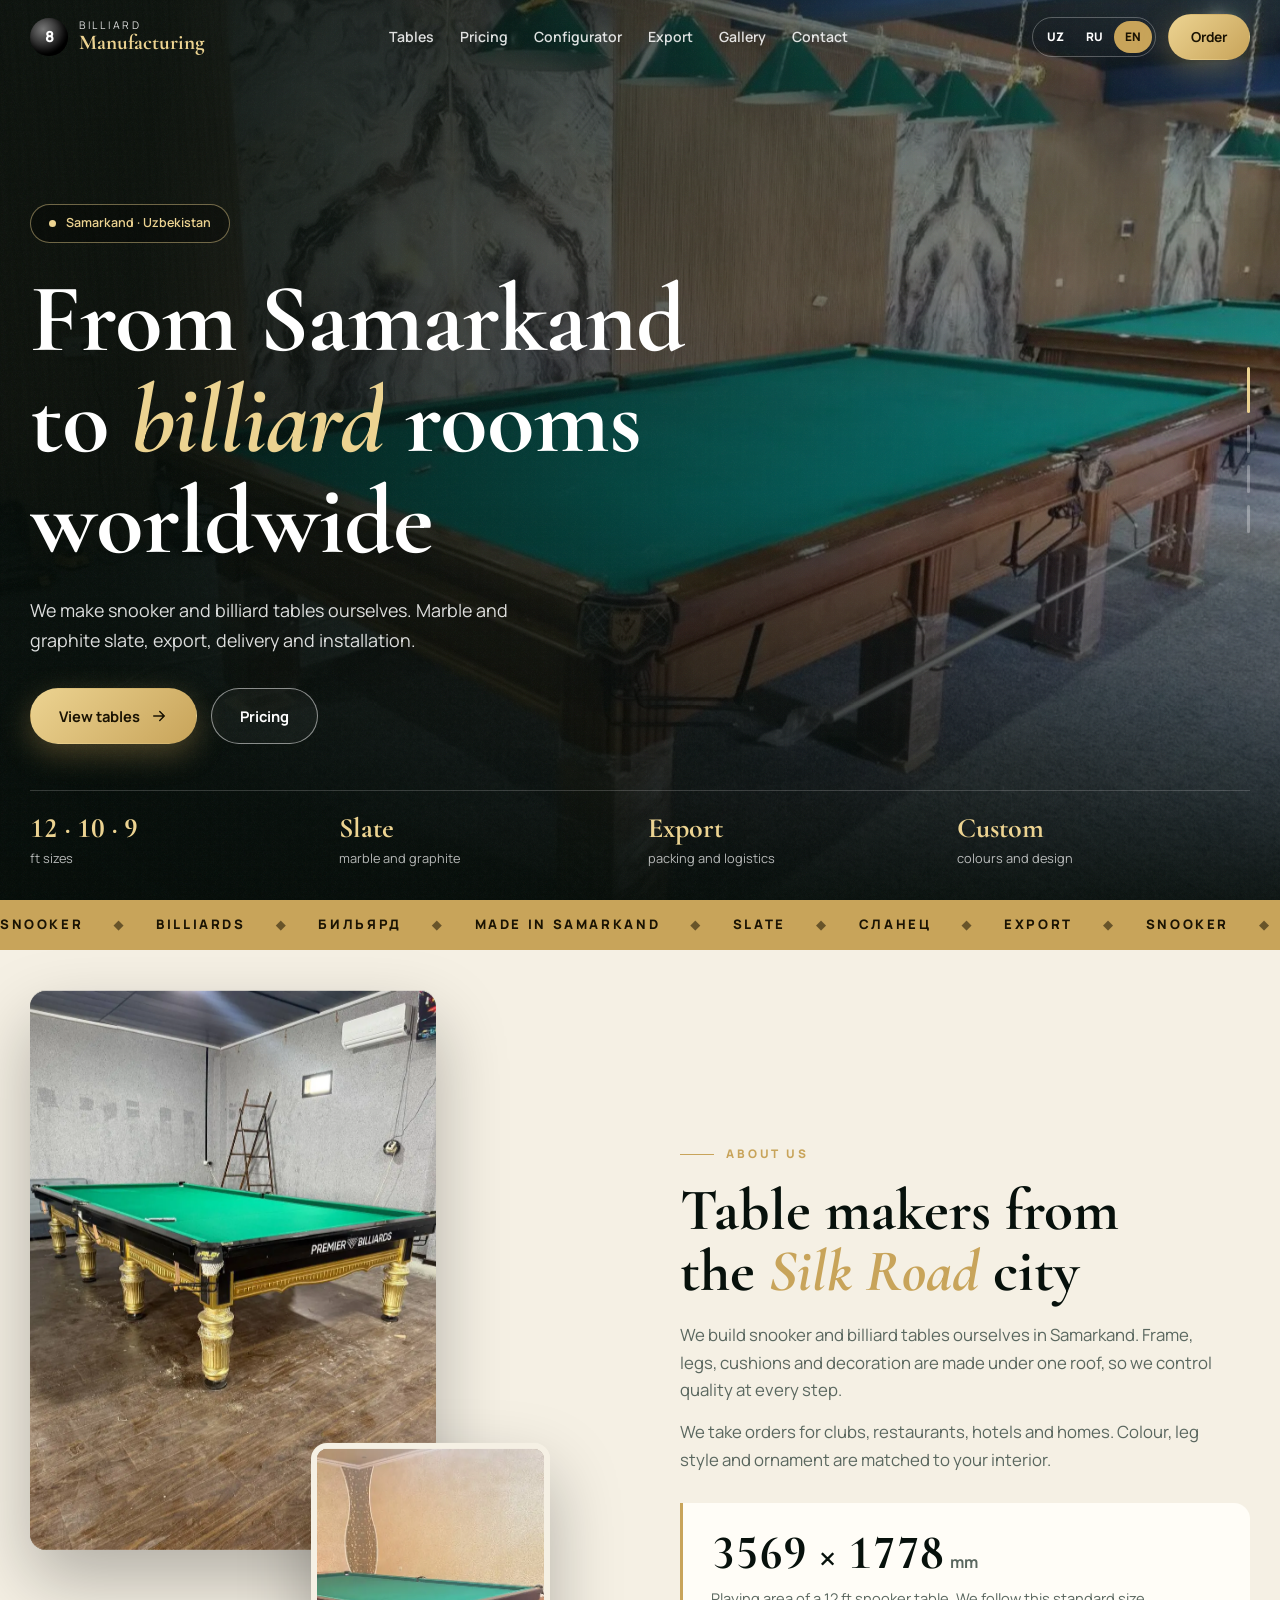
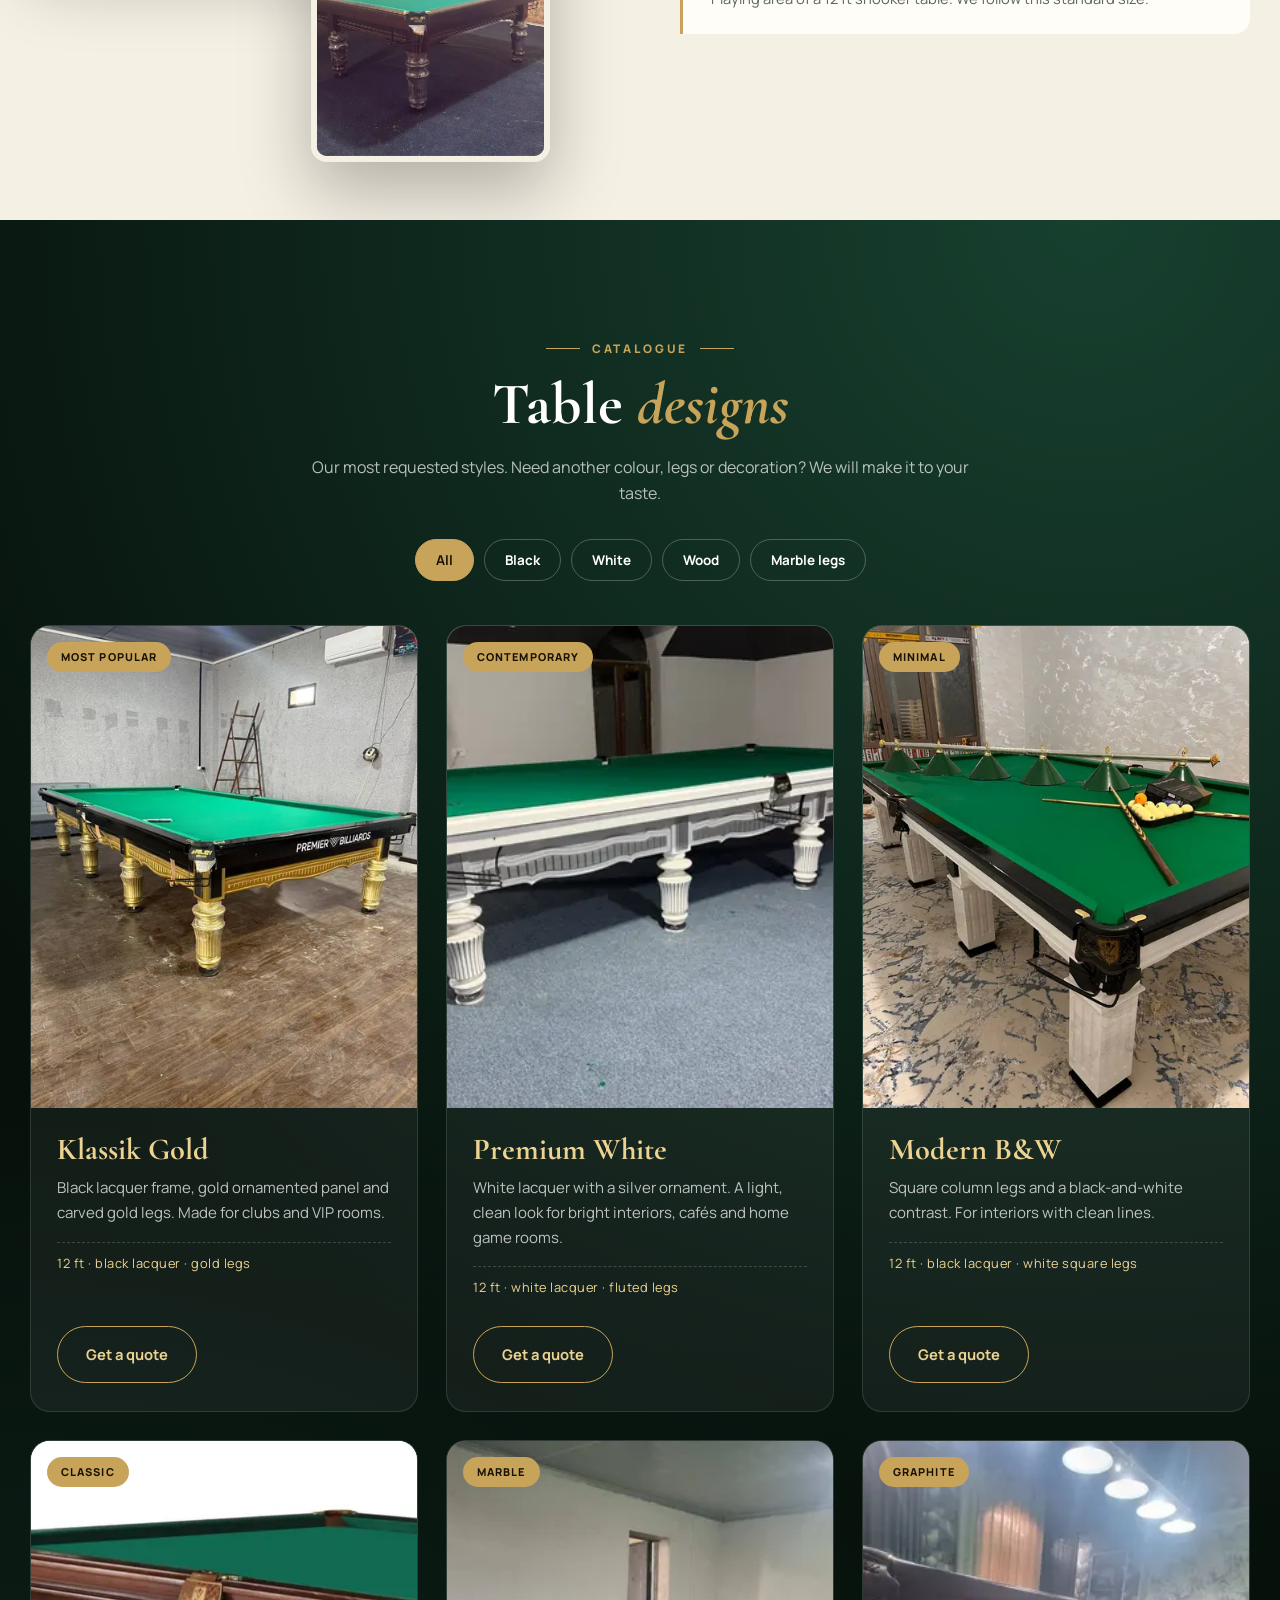
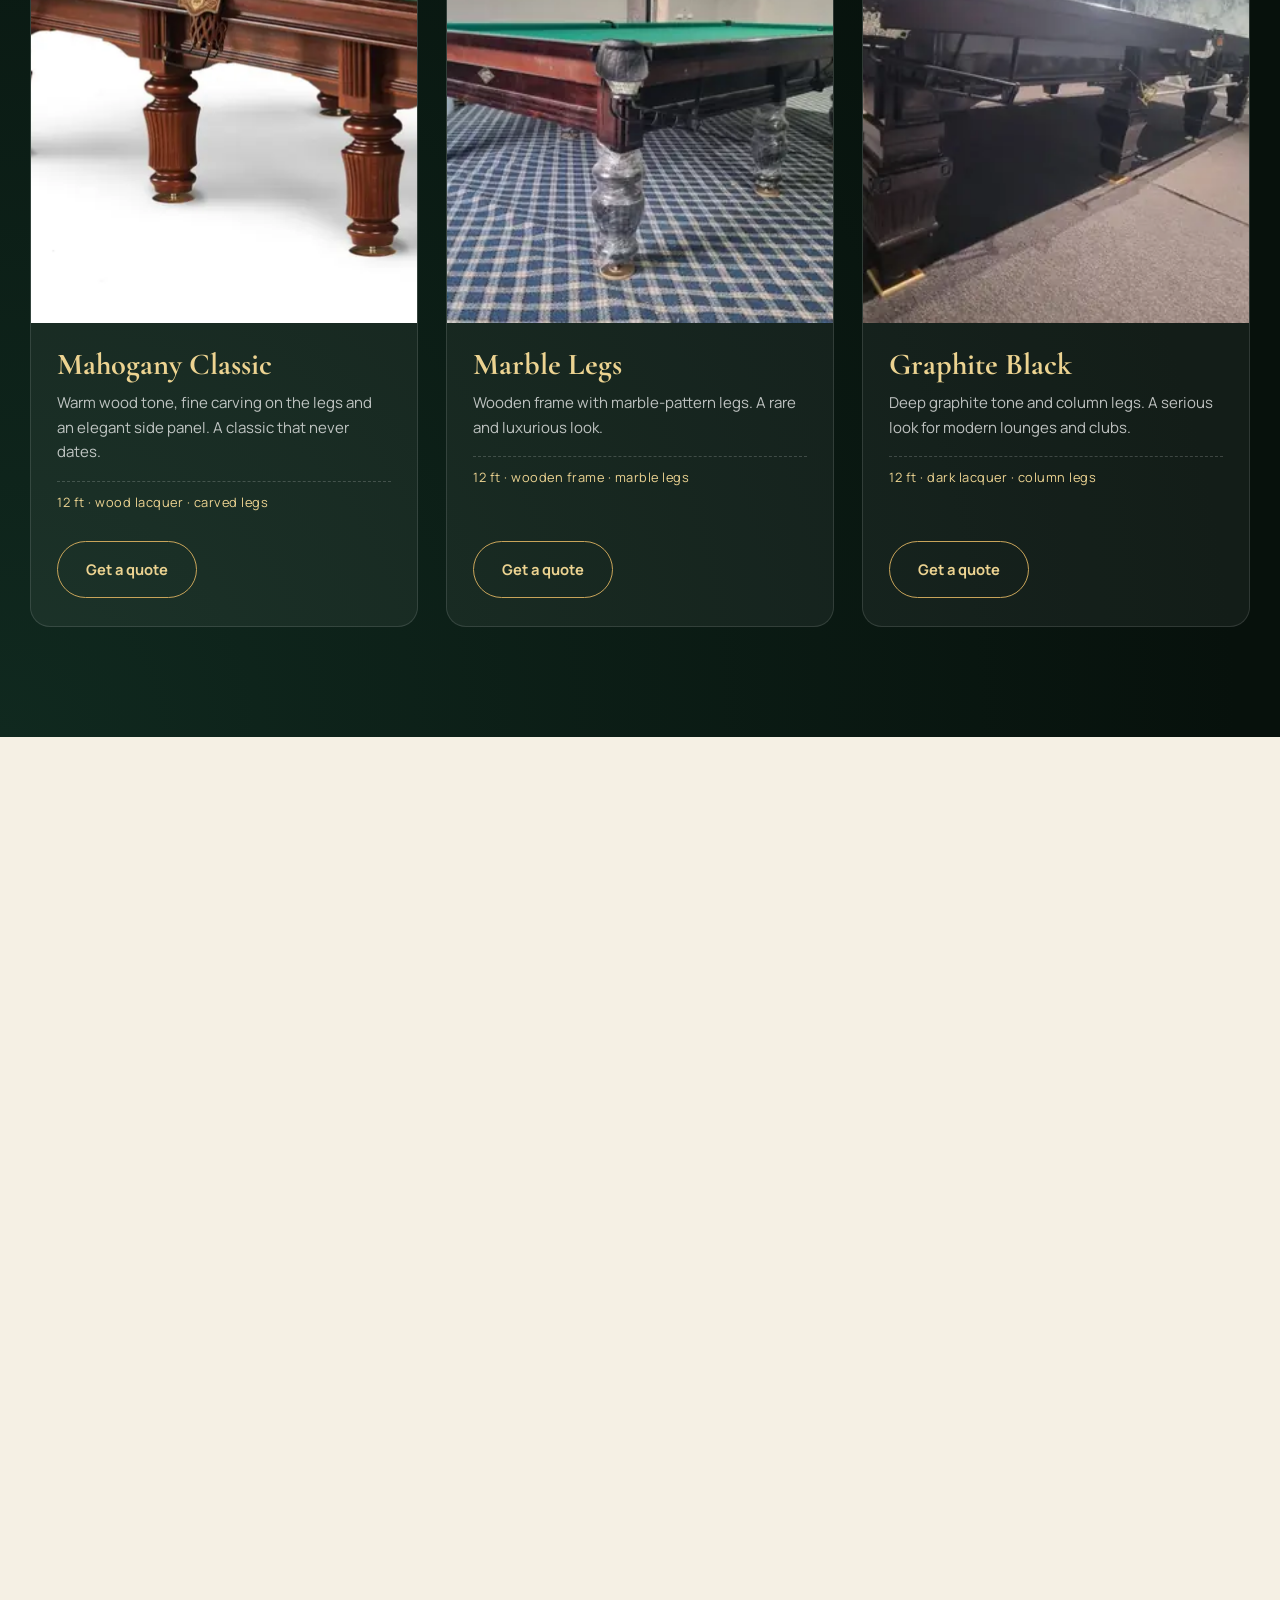
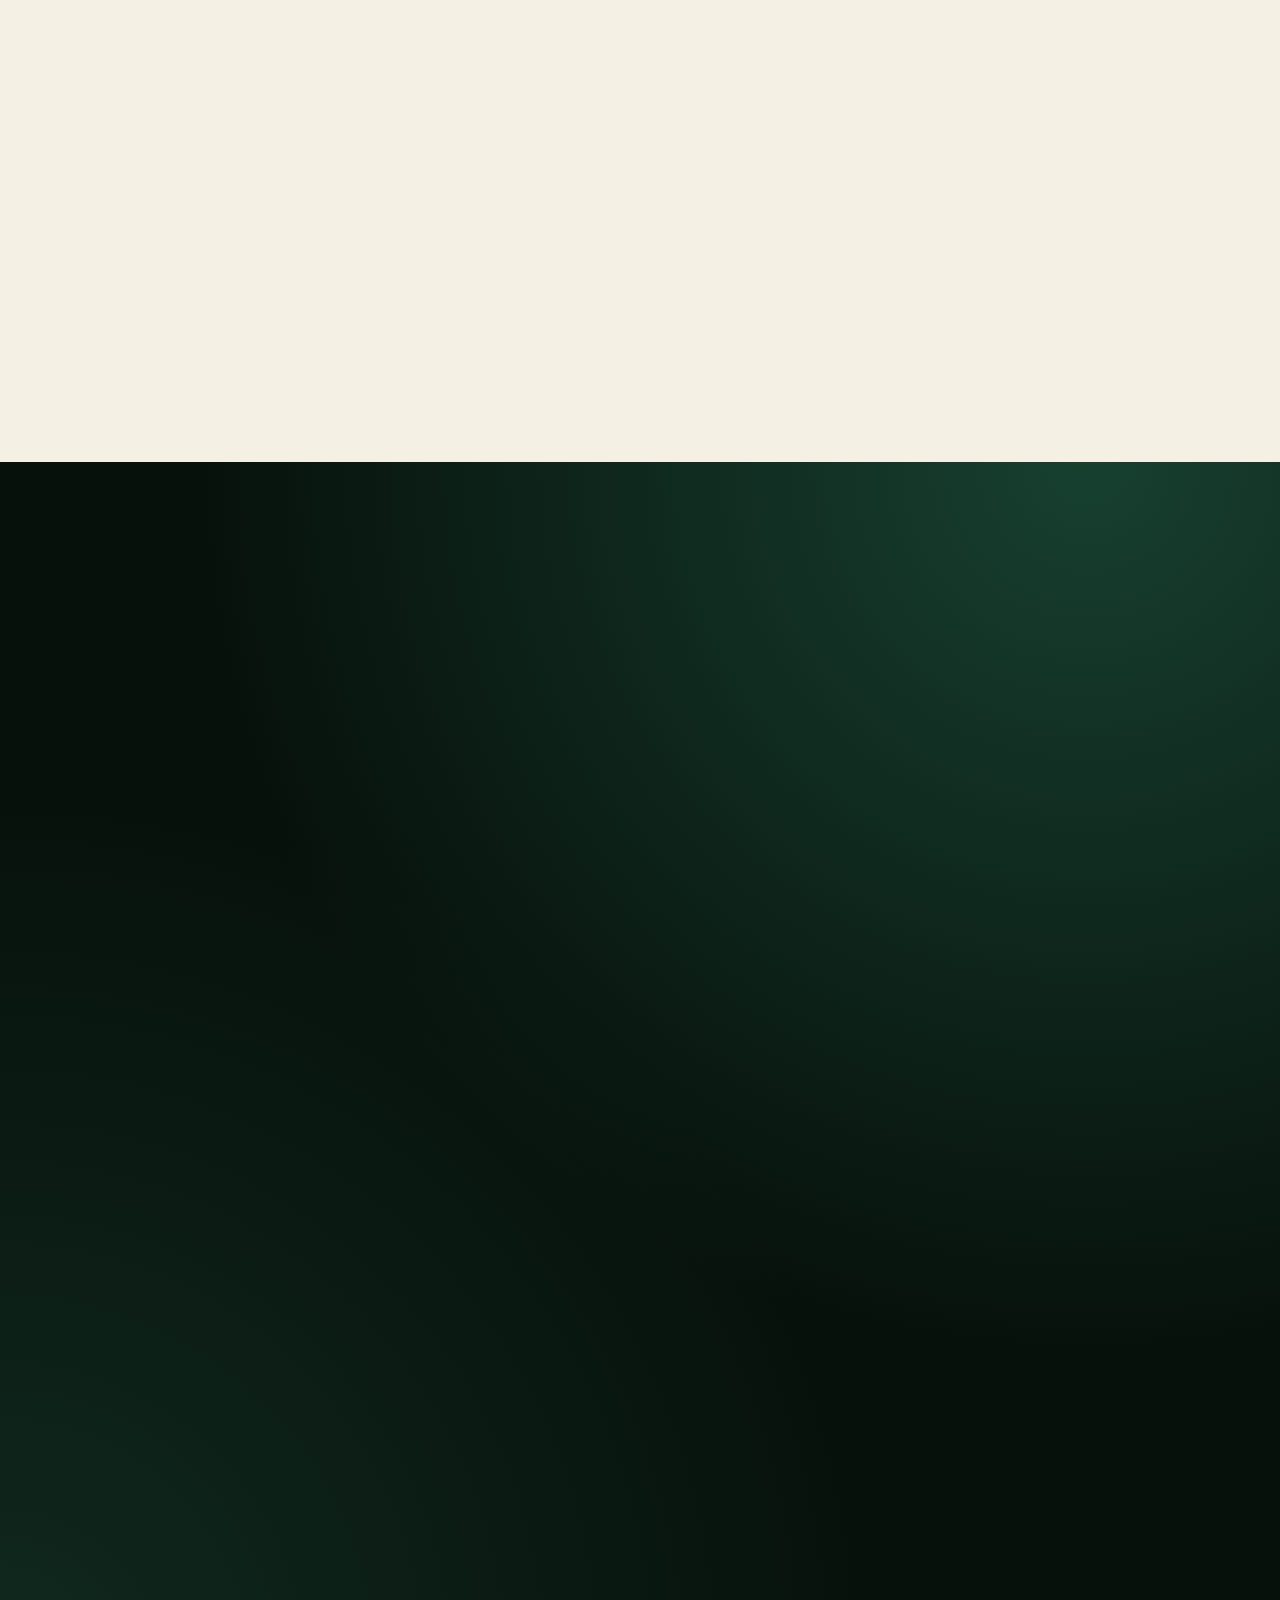
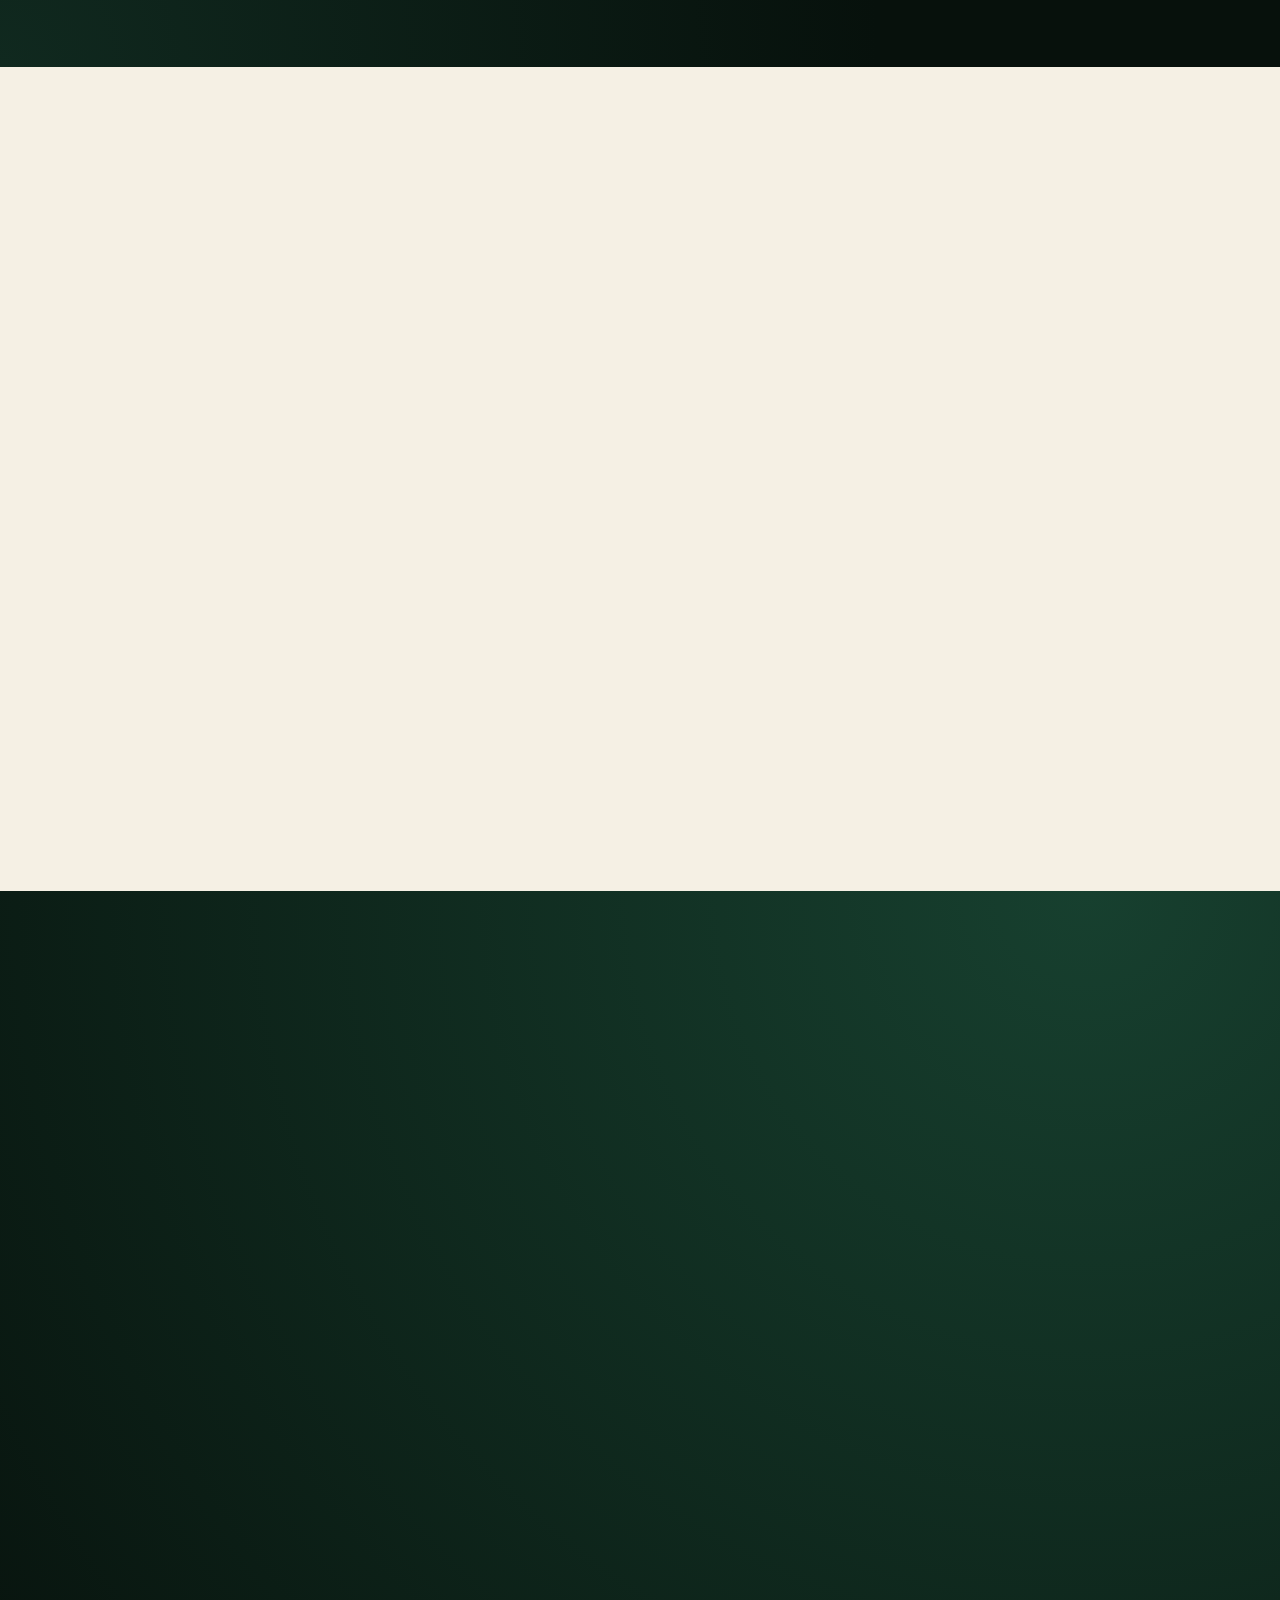
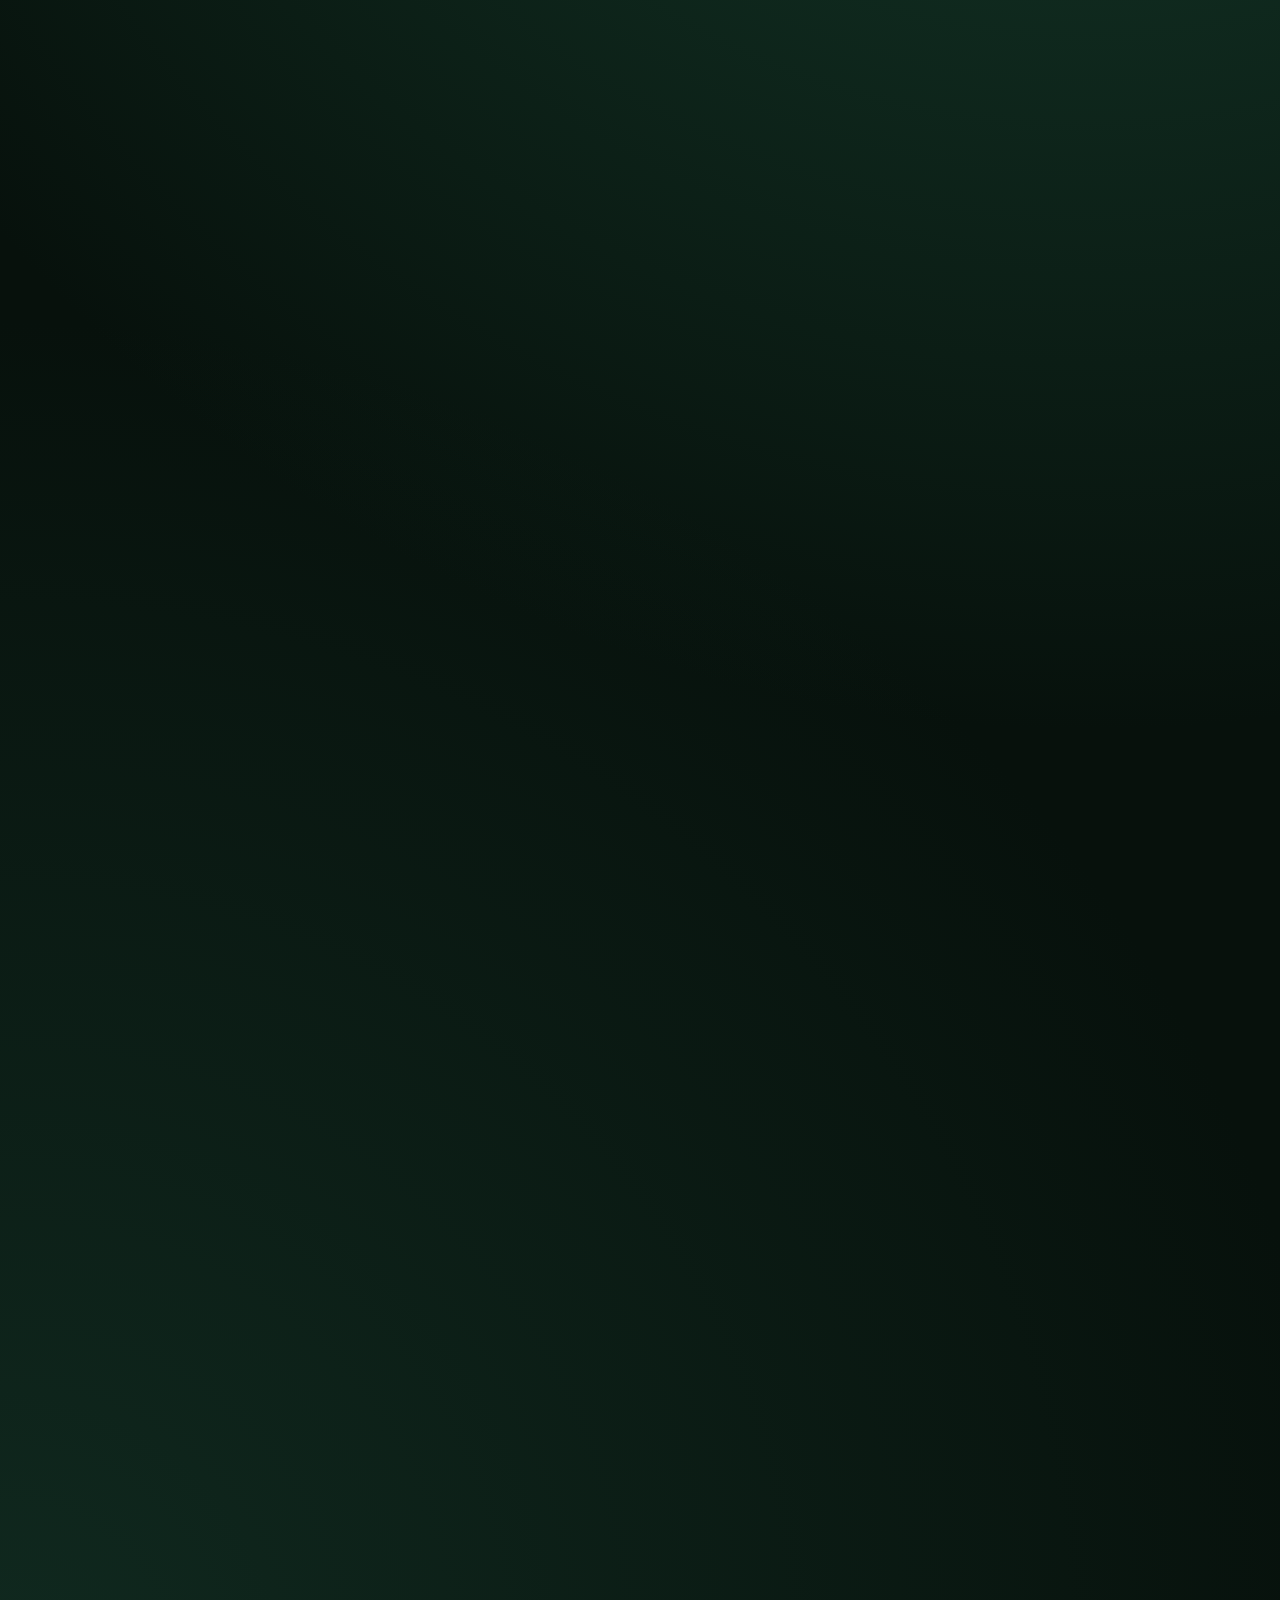
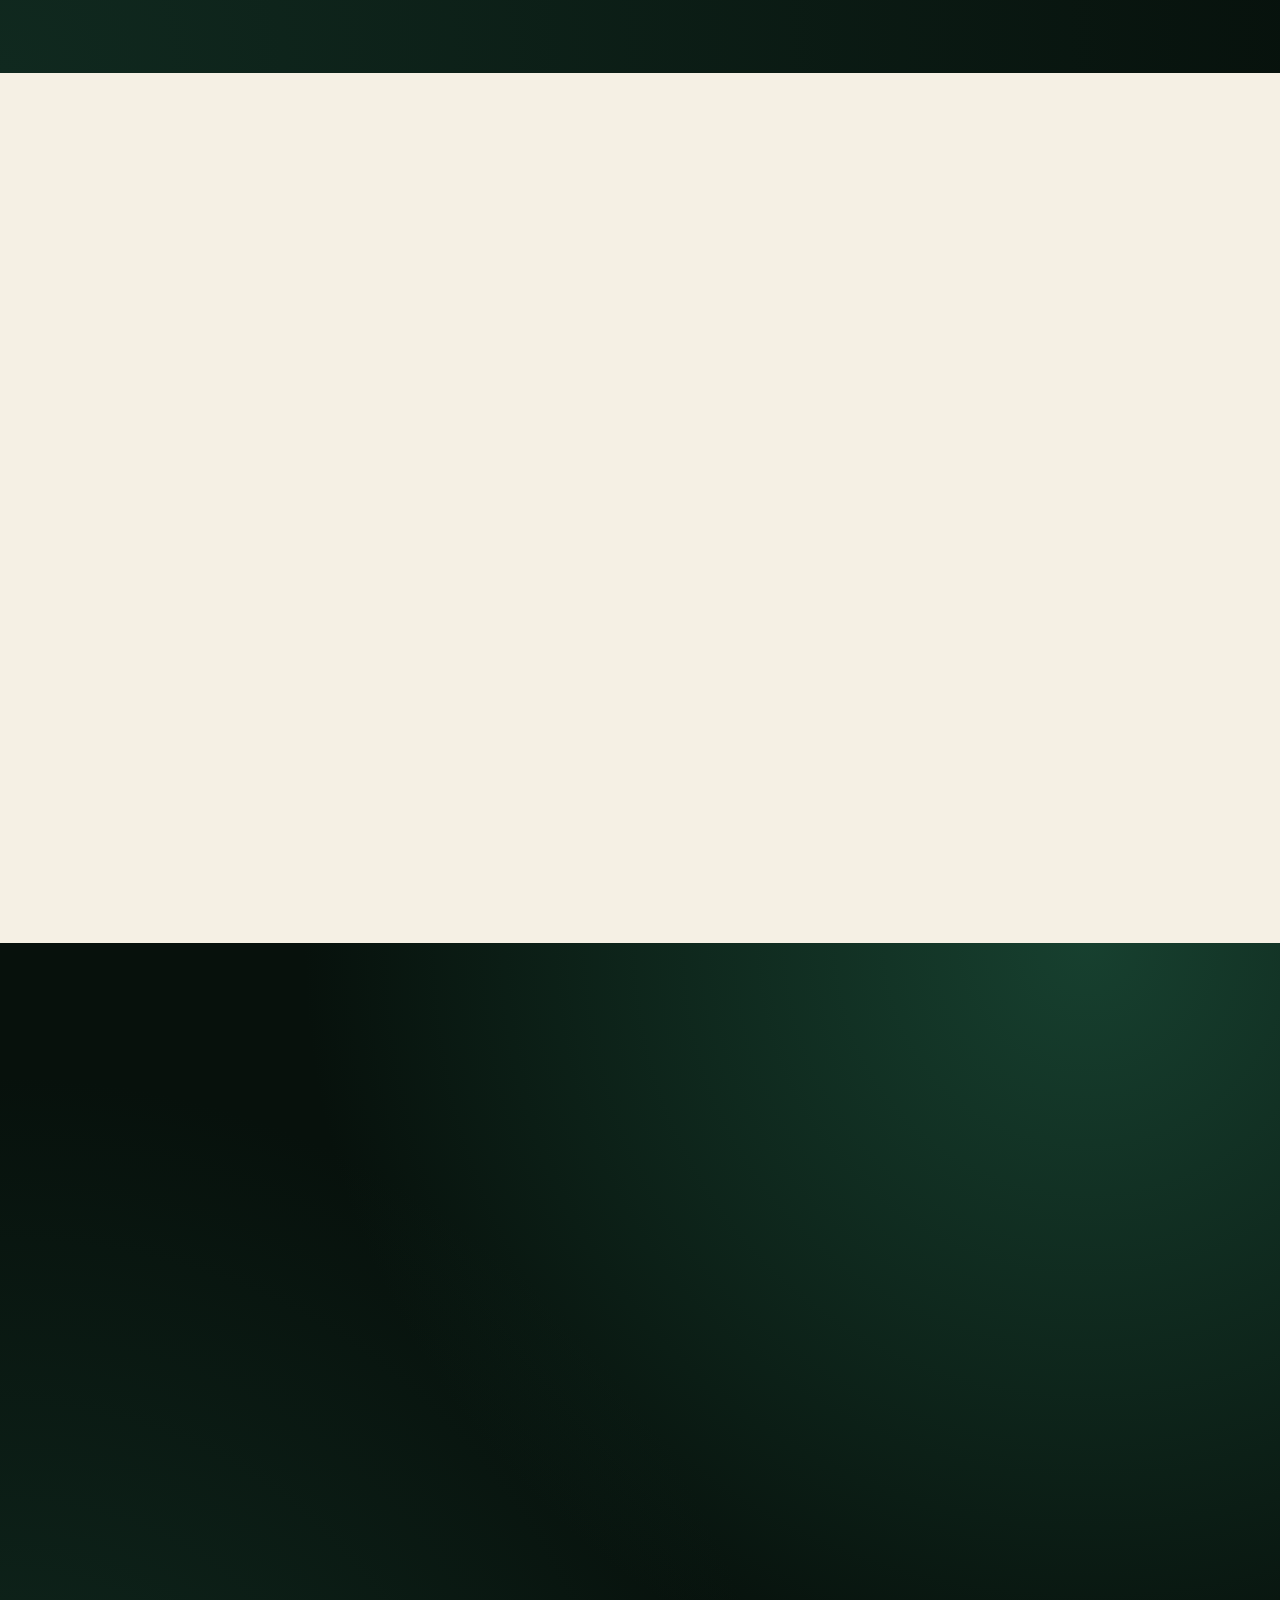
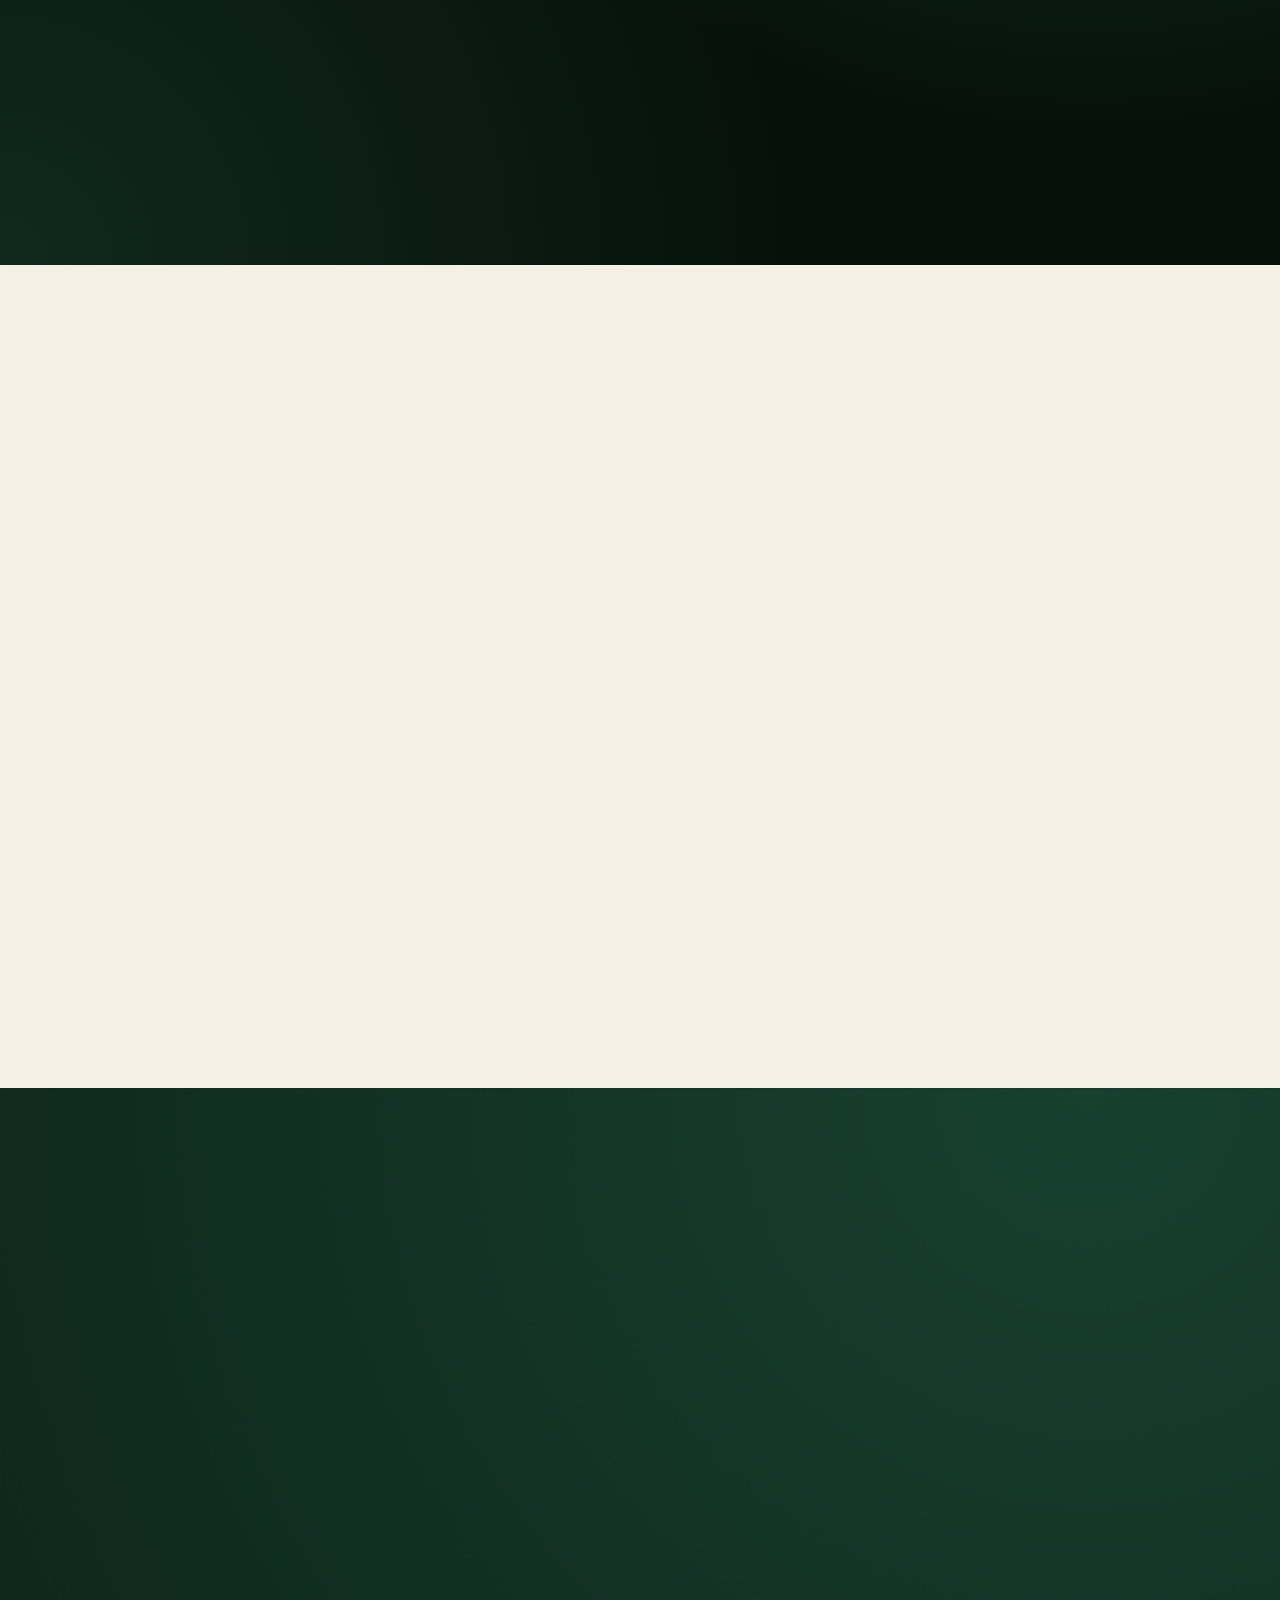
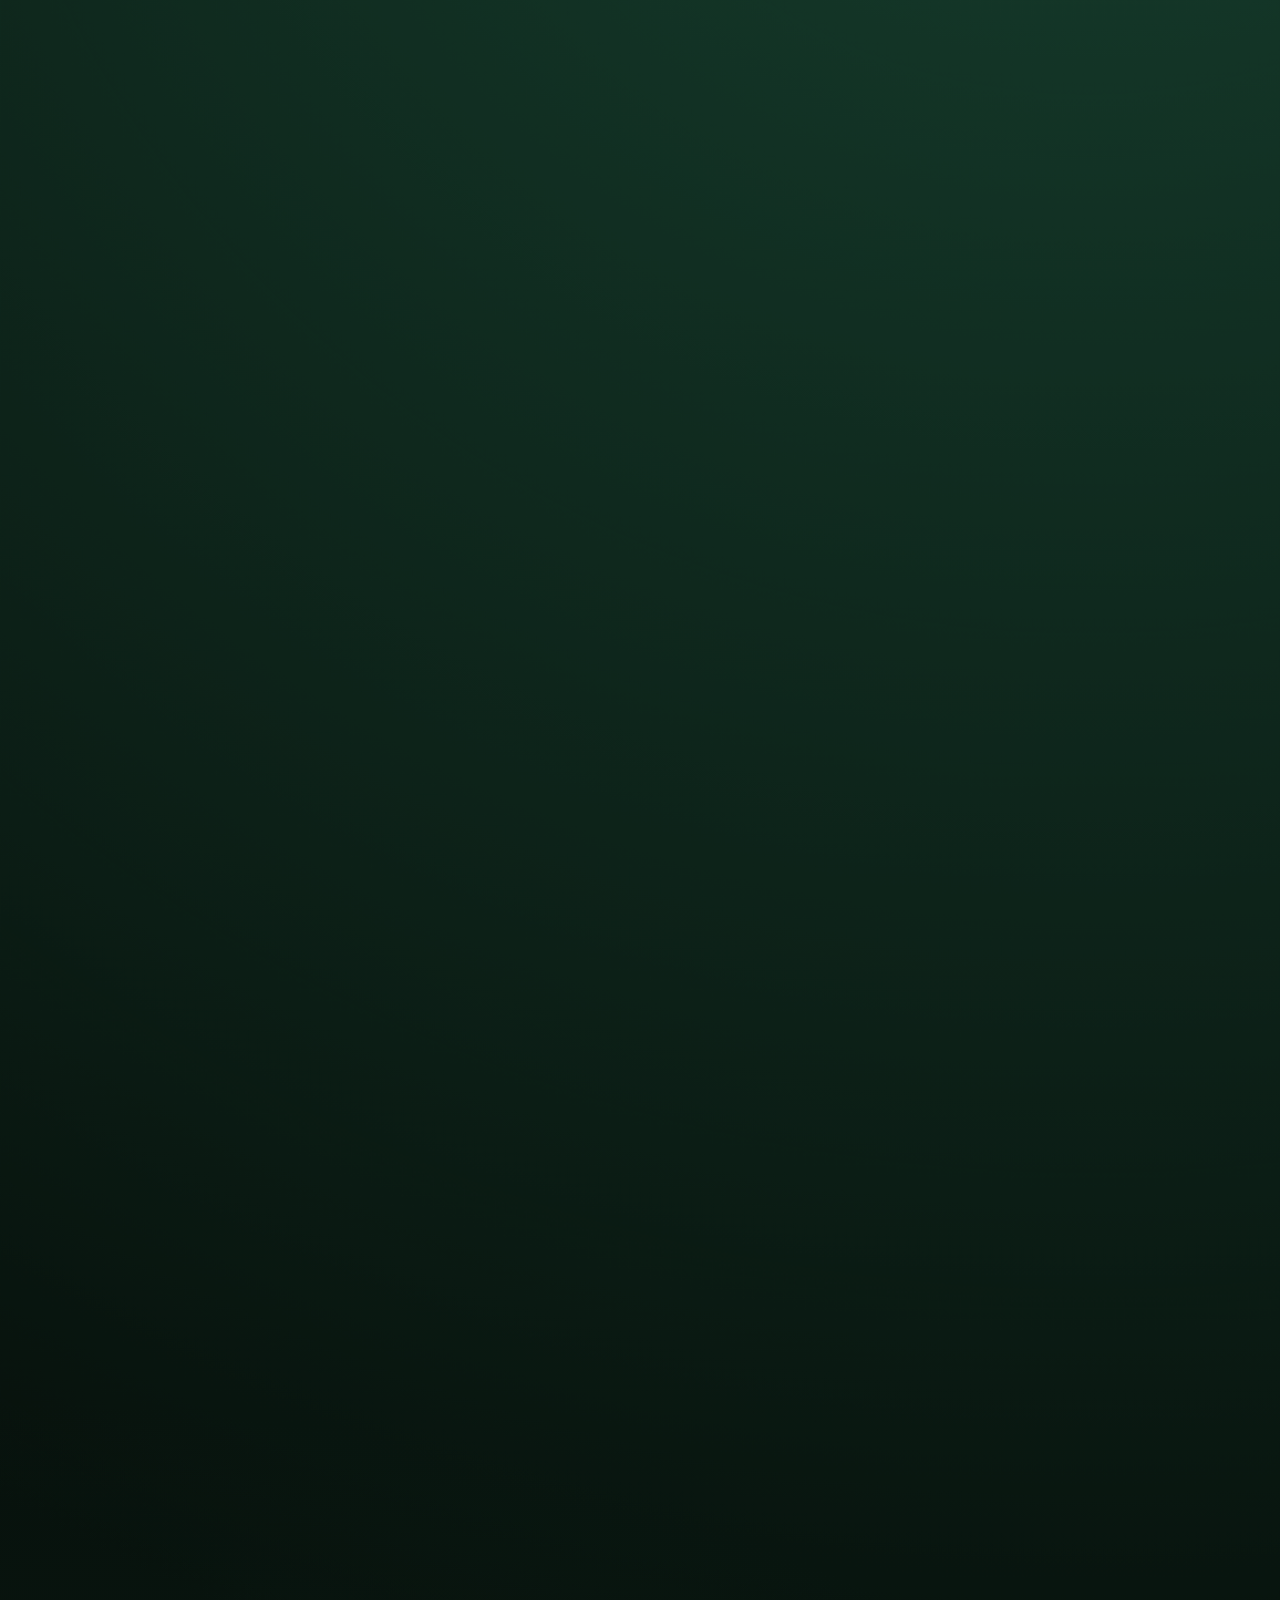
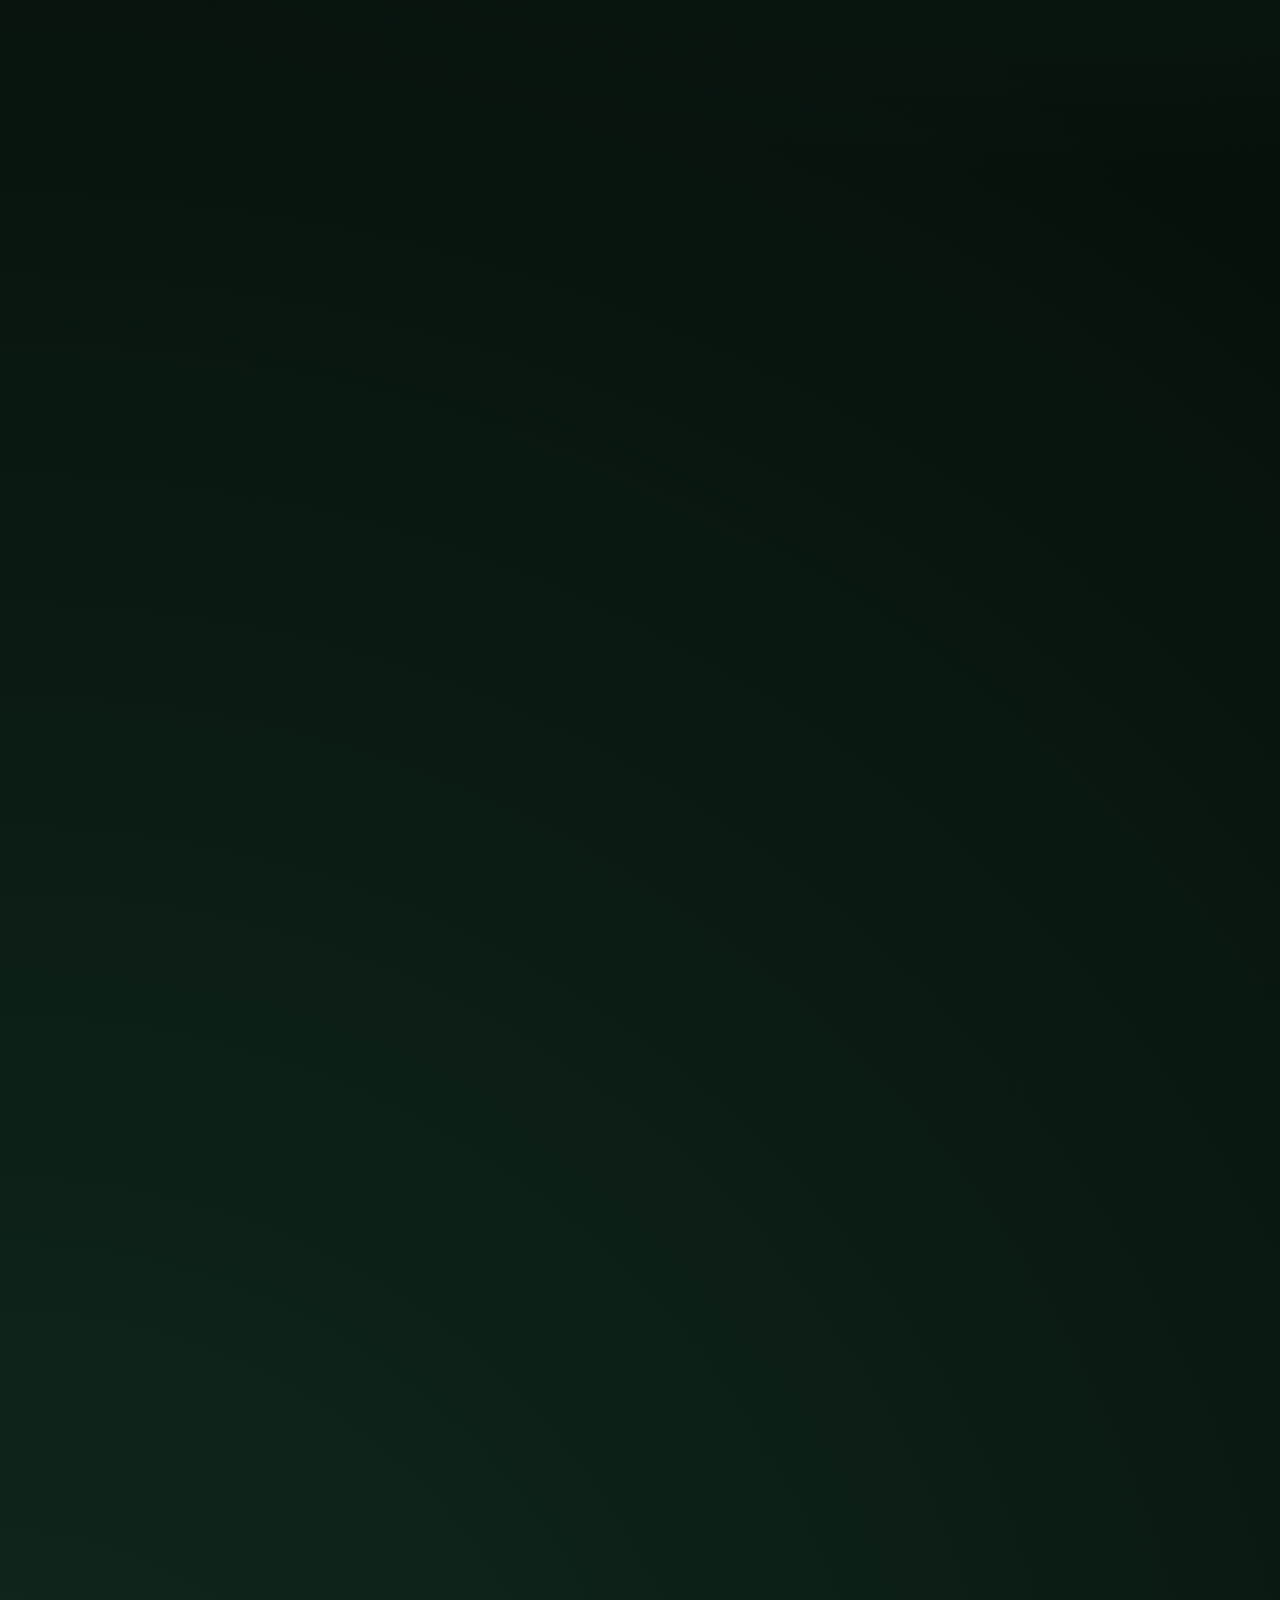
==== commit b9db0b61: "Add accessory price list (balls, pockets, cues, shelves, triangle) and shelf photo Co-Authored-By: C" ====
--- a/index.html
+++ b/index.html
@@ -275,6 +275,24 @@
         <div class="rail-i" style="--ar:1086/1280"><span class="pic" style="--bg:#6e6c6c"><i class="ph" style="background-image:url([data-uri])"></i><img class="lz" src="img/opt/z21-960.webp" srcset="img/opt/z21-480.webp 480w, img/opt/z21-960.webp 960w" sizes="(min-width:900px) 30vw,70vw" width="1086" height="1280" alt="Cue tips and shafts" decoding="async" loading="lazy" ></span></div>
       </div>
       <button class="rail-b rail-n" aria-label="Next">›</button>
+    </div>
+    <div class="plist rv">
+      <h3 data-i18n="pl_h">Aksessuarlar narxlari</h3>
+      <ul>
+        <li><div class="pl-img"><span class="pic" style="--bg:#5e6a6c"><i class="ph" style="background-image:url([data-uri])"></i><img class="lz" src="img/opt/z32-960.webp" srcset="img/opt/z32-480.webp 480w, img/opt/z32-960.webp 960w" sizes="96px" width="960" height="1280" alt="Leather pocket with Start emblem" decoding="async" loading="lazy" ></span></div><div class="pl-t"><b data-i18n="pl1">Start charm cho'ntaklari</b><span data-i18n="pl1p">Teri cho'ntak. Narx 1 dona uchun.</span></div><div class="pl-p"><b>150<i>$</i></b><small><span data-i18n="pl_opt">Optim</span> 135 $</small></div></li>
+        <li><div class="pl-img pl-ic"><svg viewBox="0 0 24 24"><circle cx="12" cy="12" r="9"/><circle cx="12" cy="12" r="3.5"/></svg></div><div class="pl-t"><b>Dynaspheres</b><span data-i18n="pl2p">Rus piramidasi uchun sharlar to'plami.</span></div><div class="pl-p"><b>230<i>$</i></b><small><span data-i18n="pl_opt">Optim</span> 190 $</small></div></li>
+        <li><div class="pl-img pl-ic"><svg viewBox="0 0 24 24"><circle cx="12" cy="12" r="9"/><circle cx="12" cy="12" r="3.5"/></svg></div><div class="pl-t"><b>Pyramid Tournament Set</b><span data-i18n="pl3p">Turnir sharlari to'plami, qutida.</span></div><div class="pl-p"><b>150<i>$</i></b></div></li>
+        <li><div class="pl-img"><span class="pic" style="--bg:#8a8473"><i class="ph" style="background-image:url([data-uri])"></i><img class="lz" src="img/opt/p01-960.webp" srcset="img/opt/p01-480.webp 480w, img/opt/p01-960.webp 960w" sizes="96px" width="960" height="1280" alt="Two-tier wooden shelf with billiard balls" decoding="async" loading="lazy" ></span></div><div class="pl-t"><b data-i18n="pl4">Sharlar polkasi</b><span data-i18n="pl4p">Ikki qavatli yog'och polka.</span></div><div class="pl-p"><b>30<i>$</i></b></div></li>
+        <li><div class="pl-img pl-ic"><svg viewBox="0 0 24 24"><path d="M5 3v18M19 3v18M5 7h14M5 12h14M5 17h14"/></svg></div><div class="pl-t"><b data-i18n="pl5">Start polkasi</b><span data-i18n="pl5p">Katta yog'och polka, 5 qavatli.</span></div><div class="pl-p"><b>120<i>$</i></b></div></li>
+        <li><div class="pl-img pl-ic"><svg viewBox="0 0 24 24"><path d="M4 18a9 9 0 0116 0M7 18a6 6 0 0110 0"/></svg></div><div class="pl-t"><b data-i18n="pl6">Start bort rezinasi</b><span data-i18n="pl6p">Stol borti uchun rezina.</span></div><div class="pl-p"><b>62<i>$</i></b></div></li>
+        <li><div class="pl-img pl-ic"><svg viewBox="0 0 24 24"><path d="M3 21L21 3M3 21l2-.5L20 5l-1-1L4 19z"/></svg></div><div class="pl-t"><b data-i18n="pl7">Kiyu «Klubniy»</b><span data-i18n="pl7p">To'g'ri kiyu, 161 sm, shumtol yog'ochi. Rus bilyardi uchun.</span></div><div class="pl-p"><b>95<i>$</i></b></div></li>
+        <li><div class="pl-img pl-ic"><svg viewBox="0 0 24 24"><path d="M3 21L21 3M3 21l2-.5L20 5l-1-1L4 19z"/></svg></div><div class="pl-t"><b data-i18n="pl8">Kiyu, ikki qismli</b><span data-i18n="pl8p">Ajraladigan kiyu, 160–163 sm, 700 g.</span></div><div class="pl-p"><b>40<i>$</i></b></div></li>
+        <li><div class="pl-img pl-ic"><svg viewBox="0 0 24 24"><path d="M6 4h12l2 14H4zM8 4l1 14M12 4v14M16 4l-1 14M5 9h14M4.5 13.5h15"/></svg></div><div class="pl-t"><b data-i18n="pl9">Cho'ntak to'ri (setka)</b><span data-i18n="pl9p">Zich to'qilgan to'r, sharlarni ushlab turadi.</span></div><div class="pl-p"><b>10<i>$</i></b></div></li>
+        <li><div class="pl-img pl-ic"><svg viewBox="0 0 24 24"><circle cx="12" cy="12" r="9"/><circle cx="12" cy="12" r="3.5"/></svg></div><div class="pl-t"><b>Killer Shot</b><span data-i18n="pl10p">Turnir sifatidagi sharlar to'plami, qutida.</span></div><div class="pl-p"><b>45<i>$</i></b></div></li>
+        <li><div class="pl-img pl-ic"><svg viewBox="0 0 24 24"><path d="M12 4L21 19H3z"/></svg></div><div class="pl-t"><b data-i18n="pl11">Uchburchak</b><span data-i18n="pl11p">Plastmassa, har yoni 36 sm, qalinligi 4 sm.</span></div><div class="pl-p"><b>7<i>$</i></b></div></li>
+        <li><div class="pl-img pl-ic"><svg viewBox="0 0 24 24"><circle cx="12" cy="12" r="9"/><circle cx="12" cy="12" r="3.5"/></svg></div><div class="pl-t"><b>Huoliebao</b><span data-i18n="pl12p">16 ta sharlik to'plam, qutida.</span></div><div class="pl-p"><b>60<i>$</i></b></div></li>
+      </ul>
+      <p class="small" data-i18n="pl_note">Optim bu tejamkor variant. Aniq narxni telefon orqali tasdiqlaymiz.</p>
     </div>
     <ul class="chips rv"><li data-i18n="ac1">Kiyular</li><li data-i18n="ac2">Sharlar</li><li data-i18n="ac3">Uchburchak</li><li data-i18n="ac4">Yoritish lampalari</li><li data-i18n="ac5">Mato</li></ul>
   </div>
@@ -395,6 +413,7 @@
       <button class="g rv" data-cat="detail" style="--ar:960/1280" aria-label="Turned leg"><span class="pic" style="--bg:#856a5f"><i class="ph" style="background-image:url([data-uri])"></i><img class="lz" src="img/opt/z11-960.webp" srcset="img/opt/z11-480.webp 480w, img/opt/z11-960.webp 960w" sizes="(min-width:1100px) 25vw,(min-width:700px) 33vw,50vw" width="960" height="1280" alt="Turned leg" decoding="async" loading="lazy" ></span></button>
       <button class="g rv" data-cat="detail" style="--ar:960/1280" aria-label="Ball in a leather pocket"><span class="pic" style="--bg:#3c4a44"><i class="ph" style="background-image:url([data-uri])"></i><img class="lz" src="img/opt/z29-960.webp" srcset="img/opt/z29-480.webp 480w, img/opt/z29-960.webp 960w" sizes="(min-width:1100px) 25vw,(min-width:700px) 33vw,50vw" width="960" height="1280" alt="Ball in a leather pocket" decoding="async" loading="lazy" ></span></button>
       <button class="g rv" data-cat="cue" style="--ar:1086/1280" aria-label="Cue shafts"><span class="pic" style="--bg:#6e6c6c"><i class="ph" style="background-image:url([data-uri])"></i><img class="lz" src="img/opt/z21-960.webp" srcset="img/opt/z21-480.webp 480w, img/opt/z21-960.webp 960w" sizes="(min-width:1100px) 25vw,(min-width:700px) 33vw,50vw" width="1086" height="1280" alt="Cue shafts" decoding="async" loading="lazy" ></span></button>
+      <button class="g rv" data-cat="detail" style="--ar:960/1280" aria-label="Wooden shelf with billiard balls"><span class="pic" style="--bg:#8a8473"><i class="ph" style="background-image:url([data-uri])"></i><img class="lz" src="img/opt/p01-960.webp" srcset="img/opt/p01-480.webp 480w, img/opt/p01-960.webp 960w" sizes="(min-width:1100px) 25vw,(min-width:700px) 33vw,50vw" width="960" height="1280" alt="Wooden shelf with billiard balls" decoding="async" loading="lazy" ></span></button>
     </div>
     <p class="center rv"><a class="btn btn-line" href="https://www.instagram.com/bilyard_ishlab_chiqarish" target="_blank" rel="noopener"><span data-i18n="g_ig">Instagramda ko'proq ishlar</span><svg viewBox="0 0 24 24"><path d="M5 12h14M13 6l6 6-6 6"/></svg></a></p>
   </div>
--- a/css/style.css
+++ b/css/style.css
@@ -431,3 +431,21 @@
 .cfg .seg button,.calc .seg button{color:var(--ink)}
 .cfg .seg button.on,.calc .seg button.on{color:var(--brass2)}
 .price b,.spec-n,.hb b,.sec-head h2{font-variant-numeric:lining-nums tabular-nums}
+
+/* accessory price list */
+.plist{max-width:860px;margin:44px auto 0;padding:26px 28px;border:1px solid rgba(255,255,255,.14);border-radius:24px;background:rgba(255,255,255,.04)}
+.plist h3{font-size:1.9rem;color:var(--brass2);margin-bottom:8px}
+.plist ul{list-style:none}
+.plist li{display:grid;grid-template-columns:72px 1fr auto;gap:18px;align-items:center;padding:16px 0;border-top:1px solid rgba(255,255,255,.12)}
+.pl-img{position:relative;width:72px;height:72px;border-radius:14px;overflow:hidden;background:var(--ink2)}
+.pl-ic{display:grid;place-items:center;border:1px solid rgba(200,164,90,.4)}
+.pl-ic svg{width:34px;height:34px;fill:none;stroke:var(--brass2);stroke-width:1.5}
+.pl-t{display:grid;gap:2px;min-width:0}
+.pl-t b{font-size:1.05rem}
+.pl-t span{font-size:.86rem;color:rgba(255,255,255,.65)}
+.pl-p{text-align:right;display:grid;gap:2px;font-variant-numeric:lining-nums tabular-nums}
+.pl-p b{font-family:var(--serif);font-size:2rem;color:var(--brass2);line-height:1}
+.pl-p b i{font-style:normal;font-size:1.3rem;margin-left:4px}
+.pl-p small{font-size:.8rem;color:rgba(255,255,255,.7)}
+.plist .small{margin-top:14px}
+@media(max-width:560px){.plist{padding:18px 16px}.plist li{grid-template-columns:56px 1fr auto;gap:12px}.pl-img{width:56px;height:56px}.pl-p b{font-size:1.6rem}}
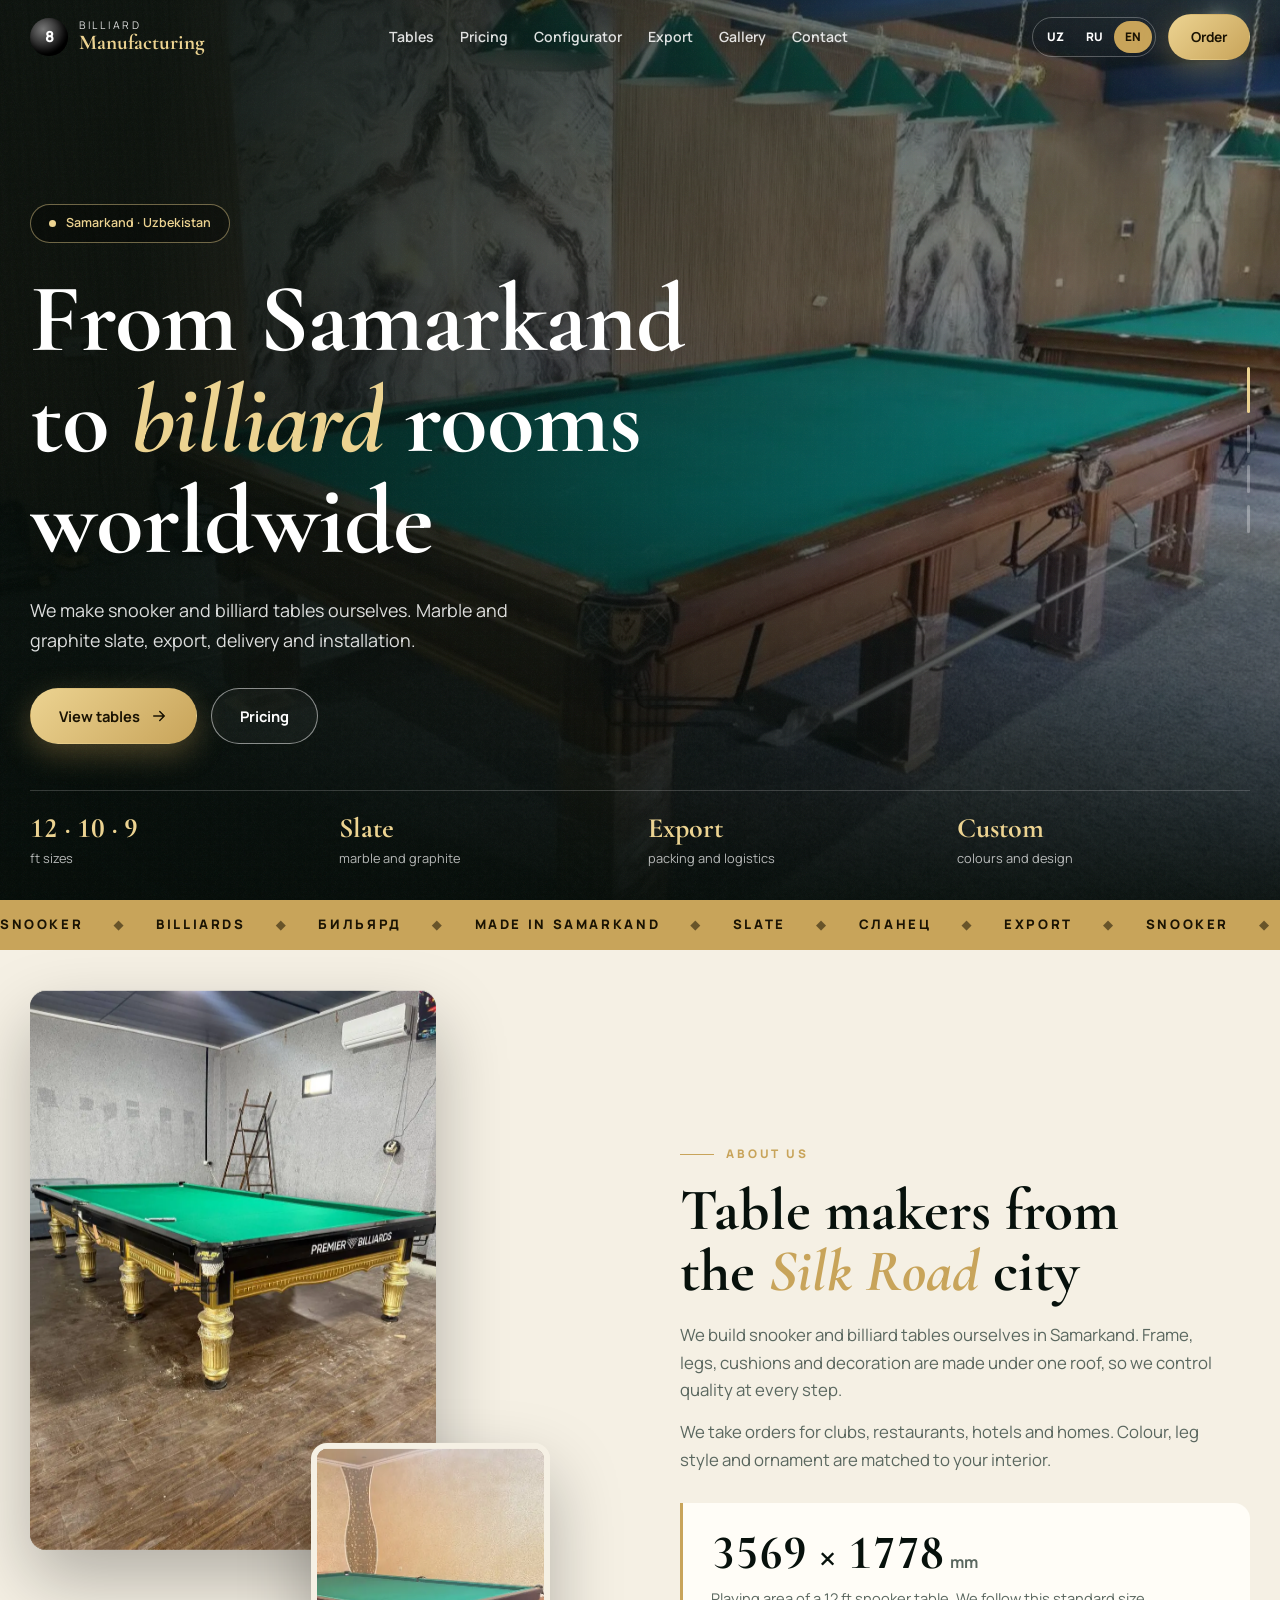
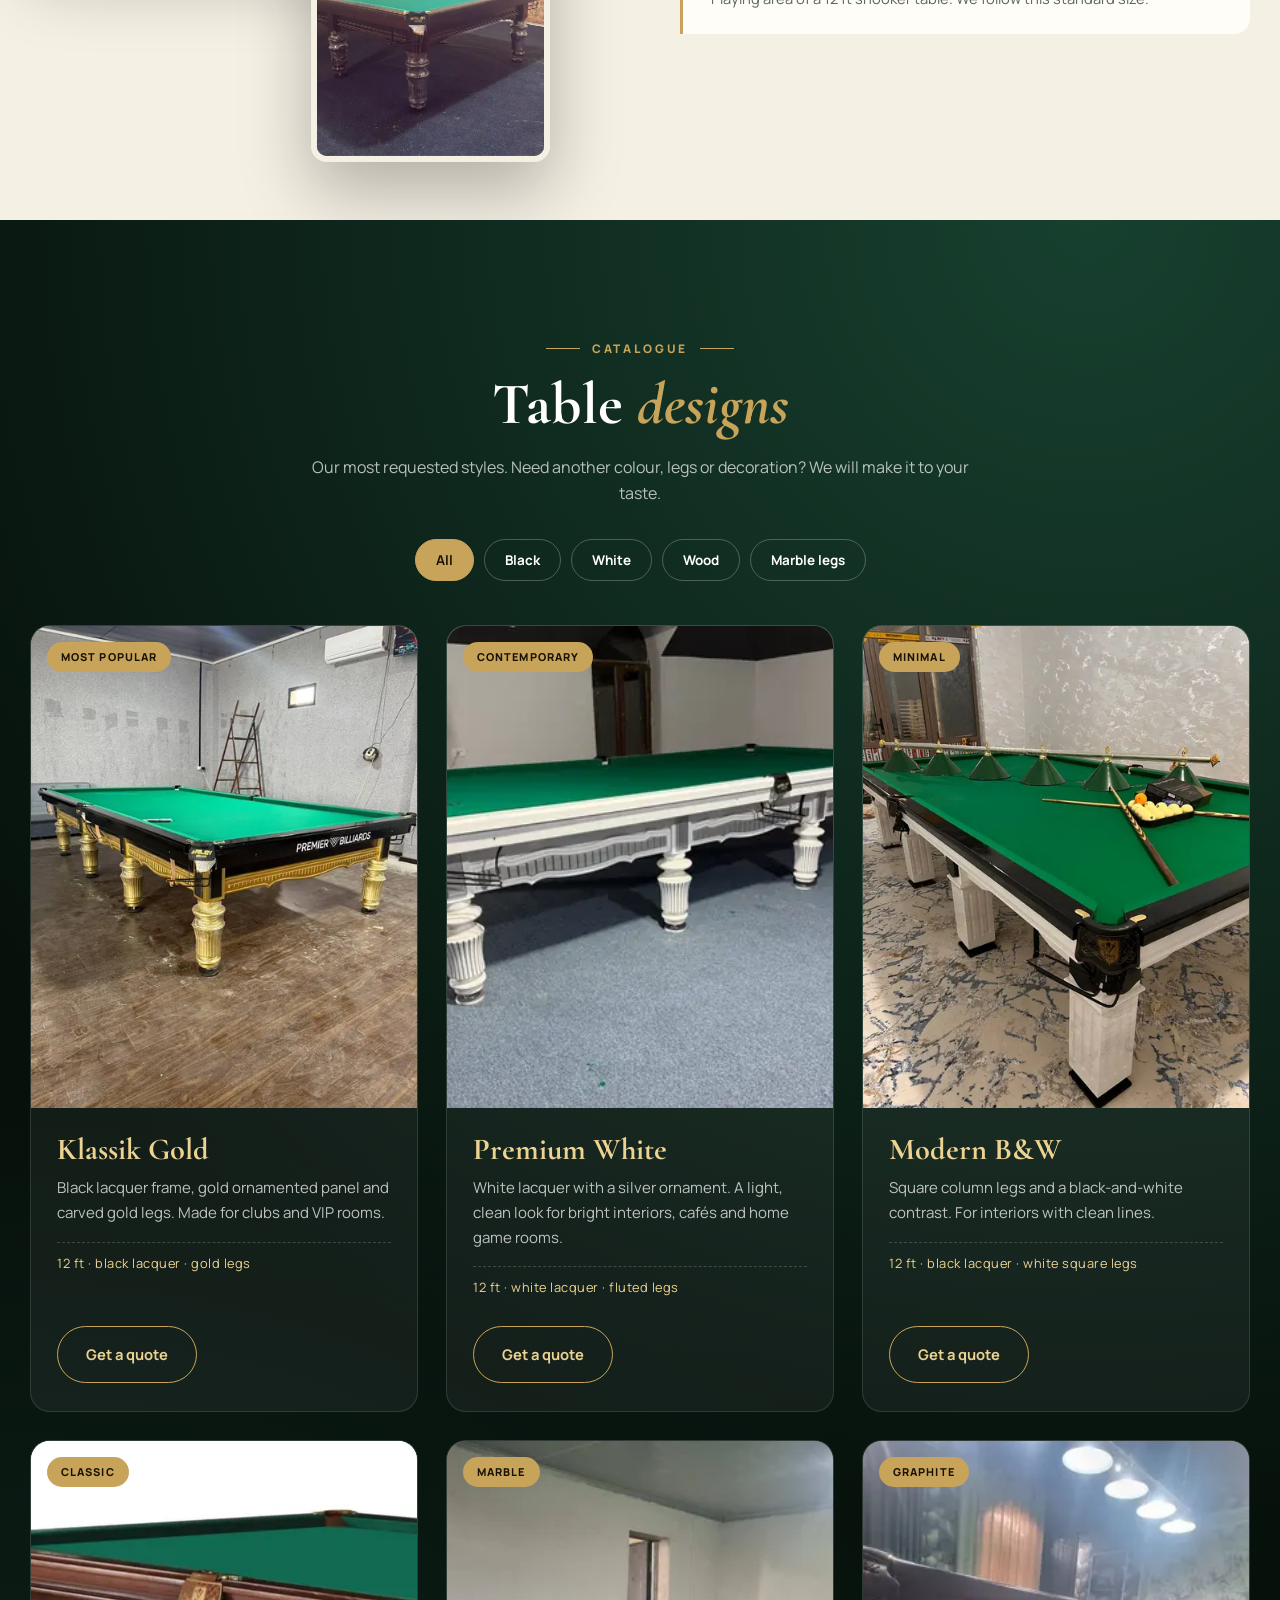
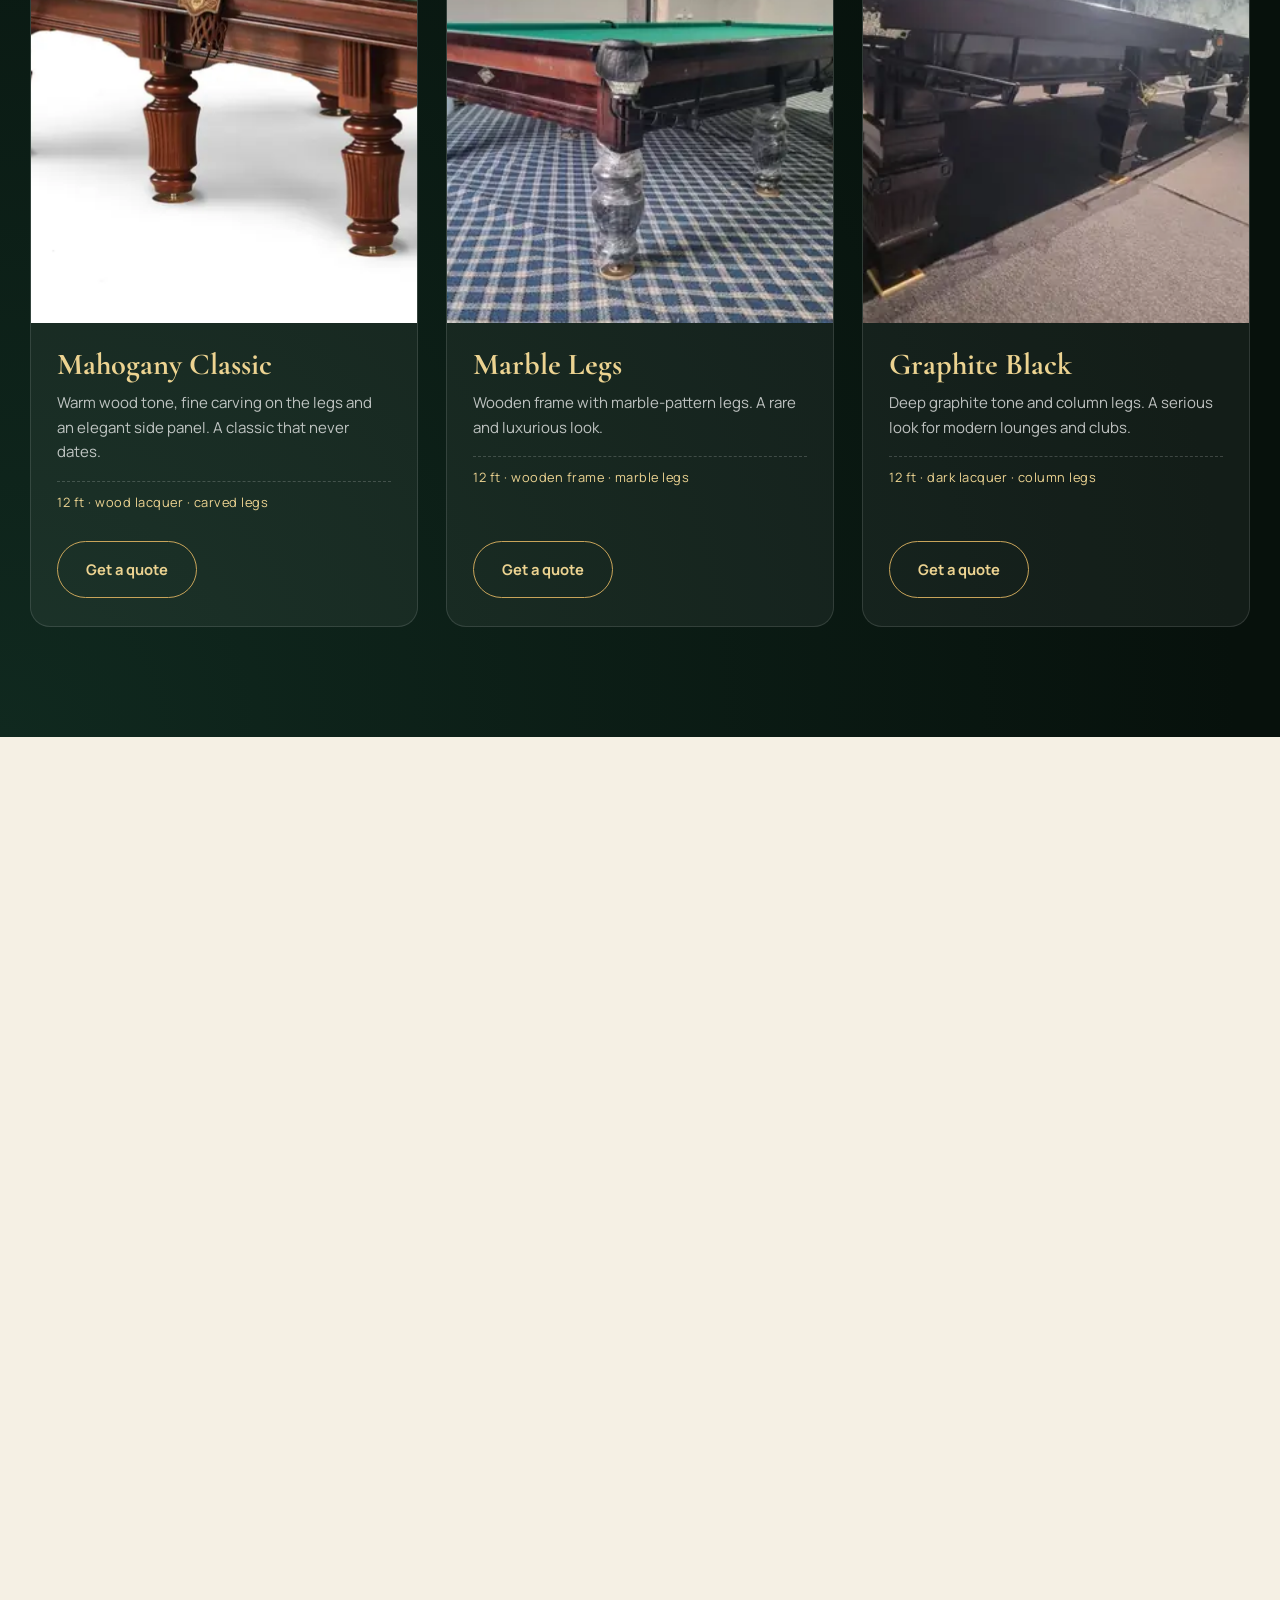
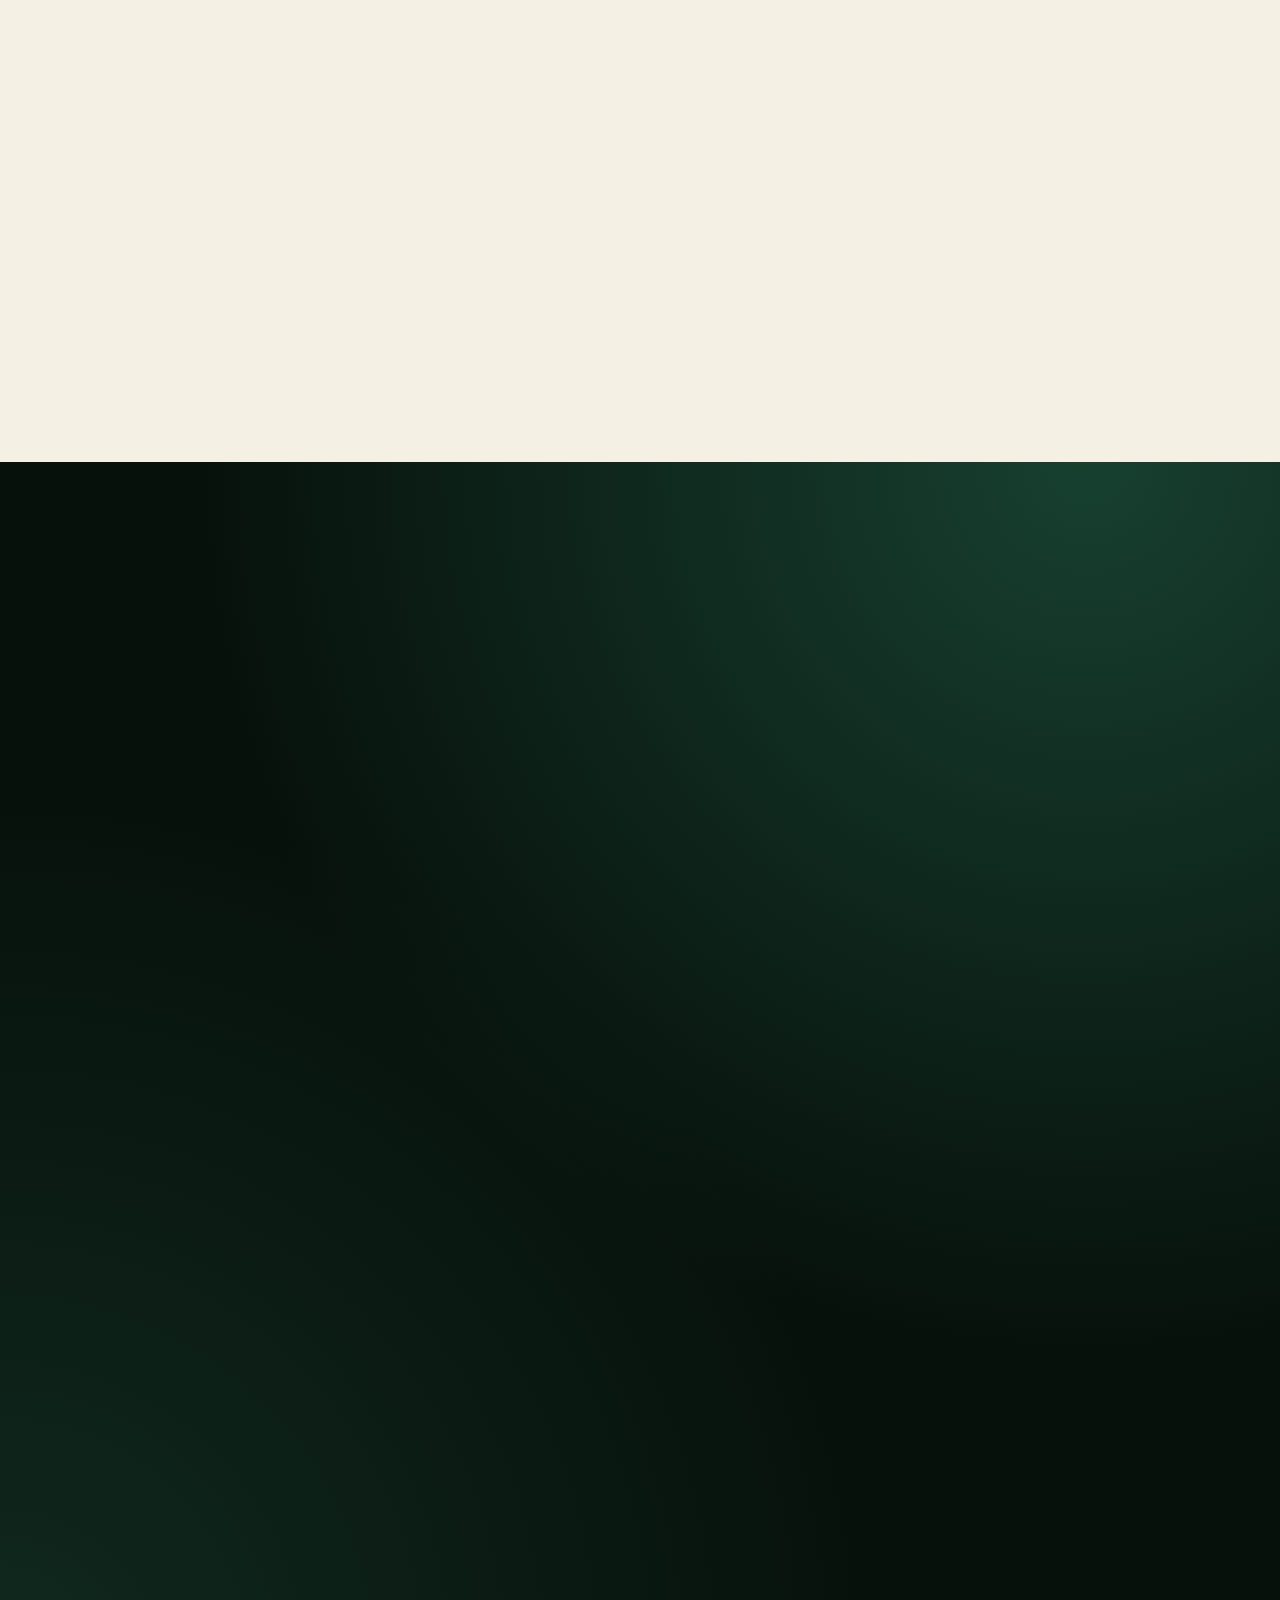
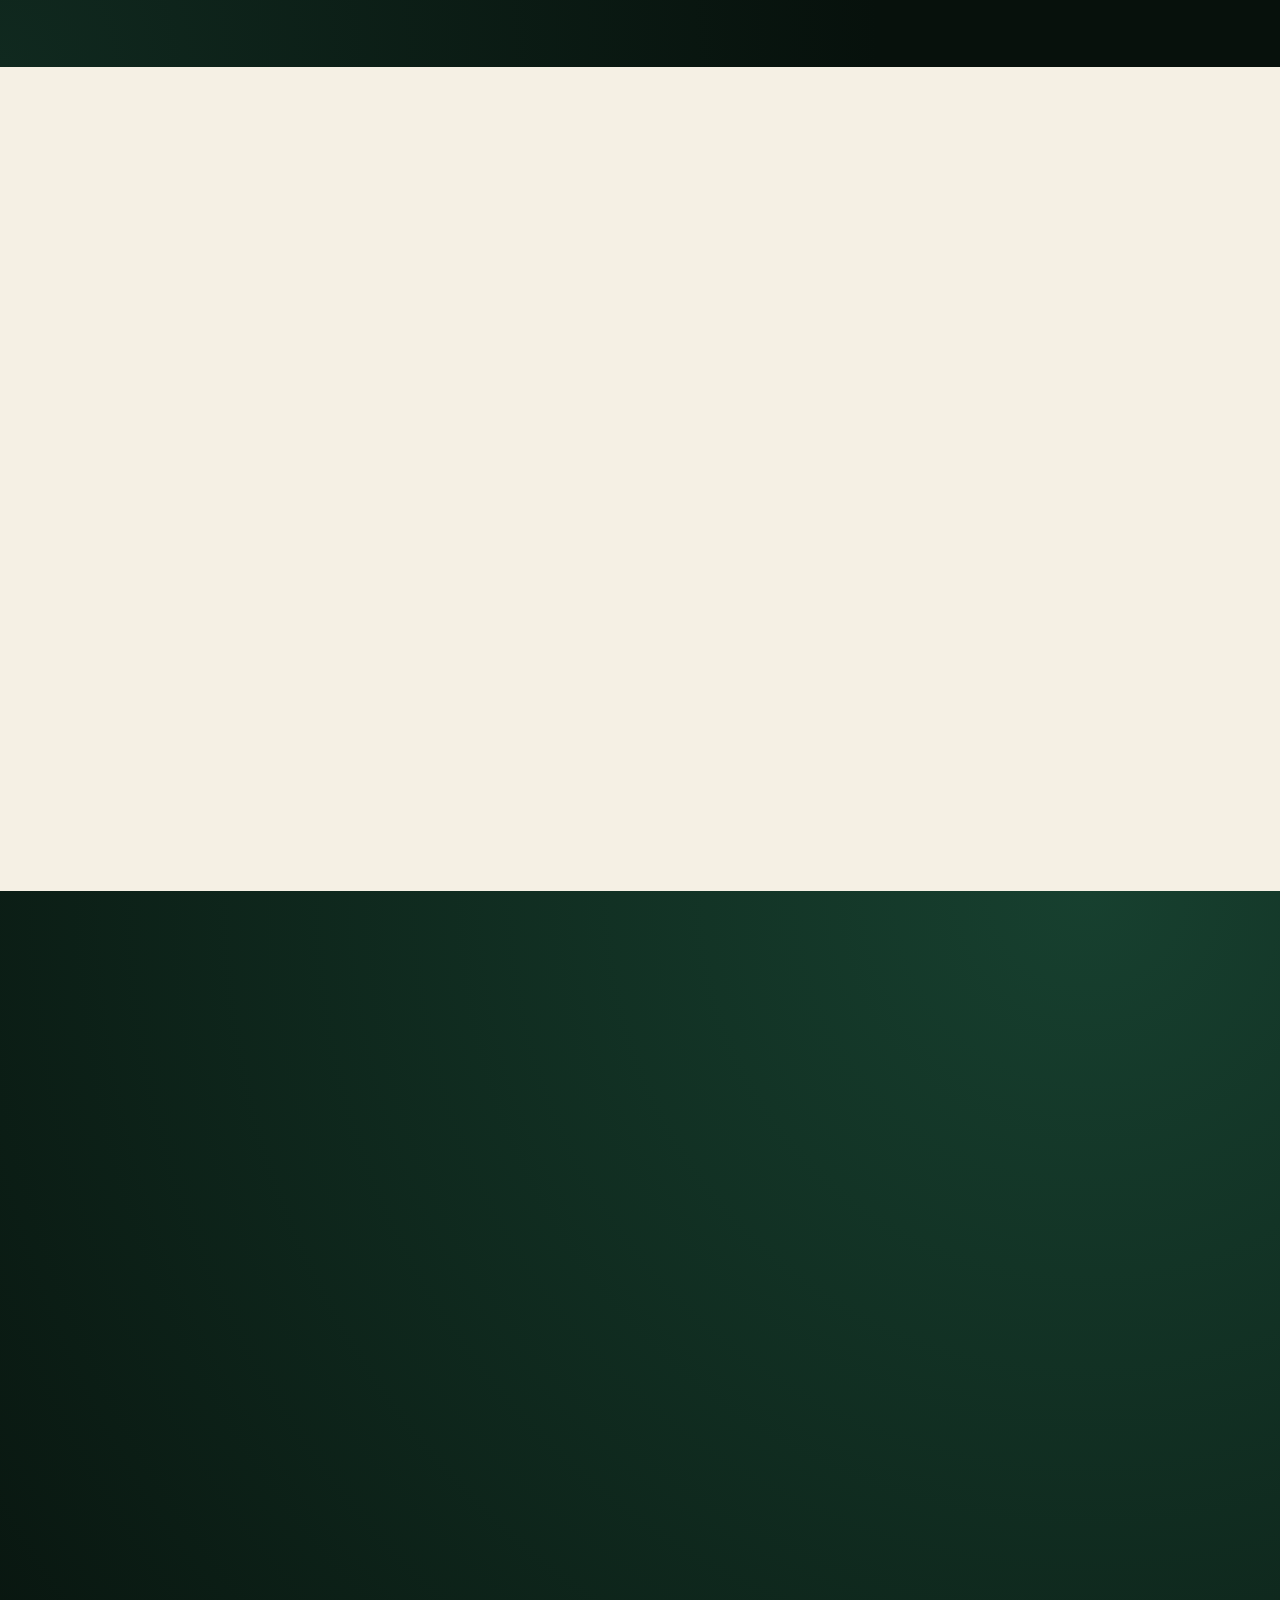
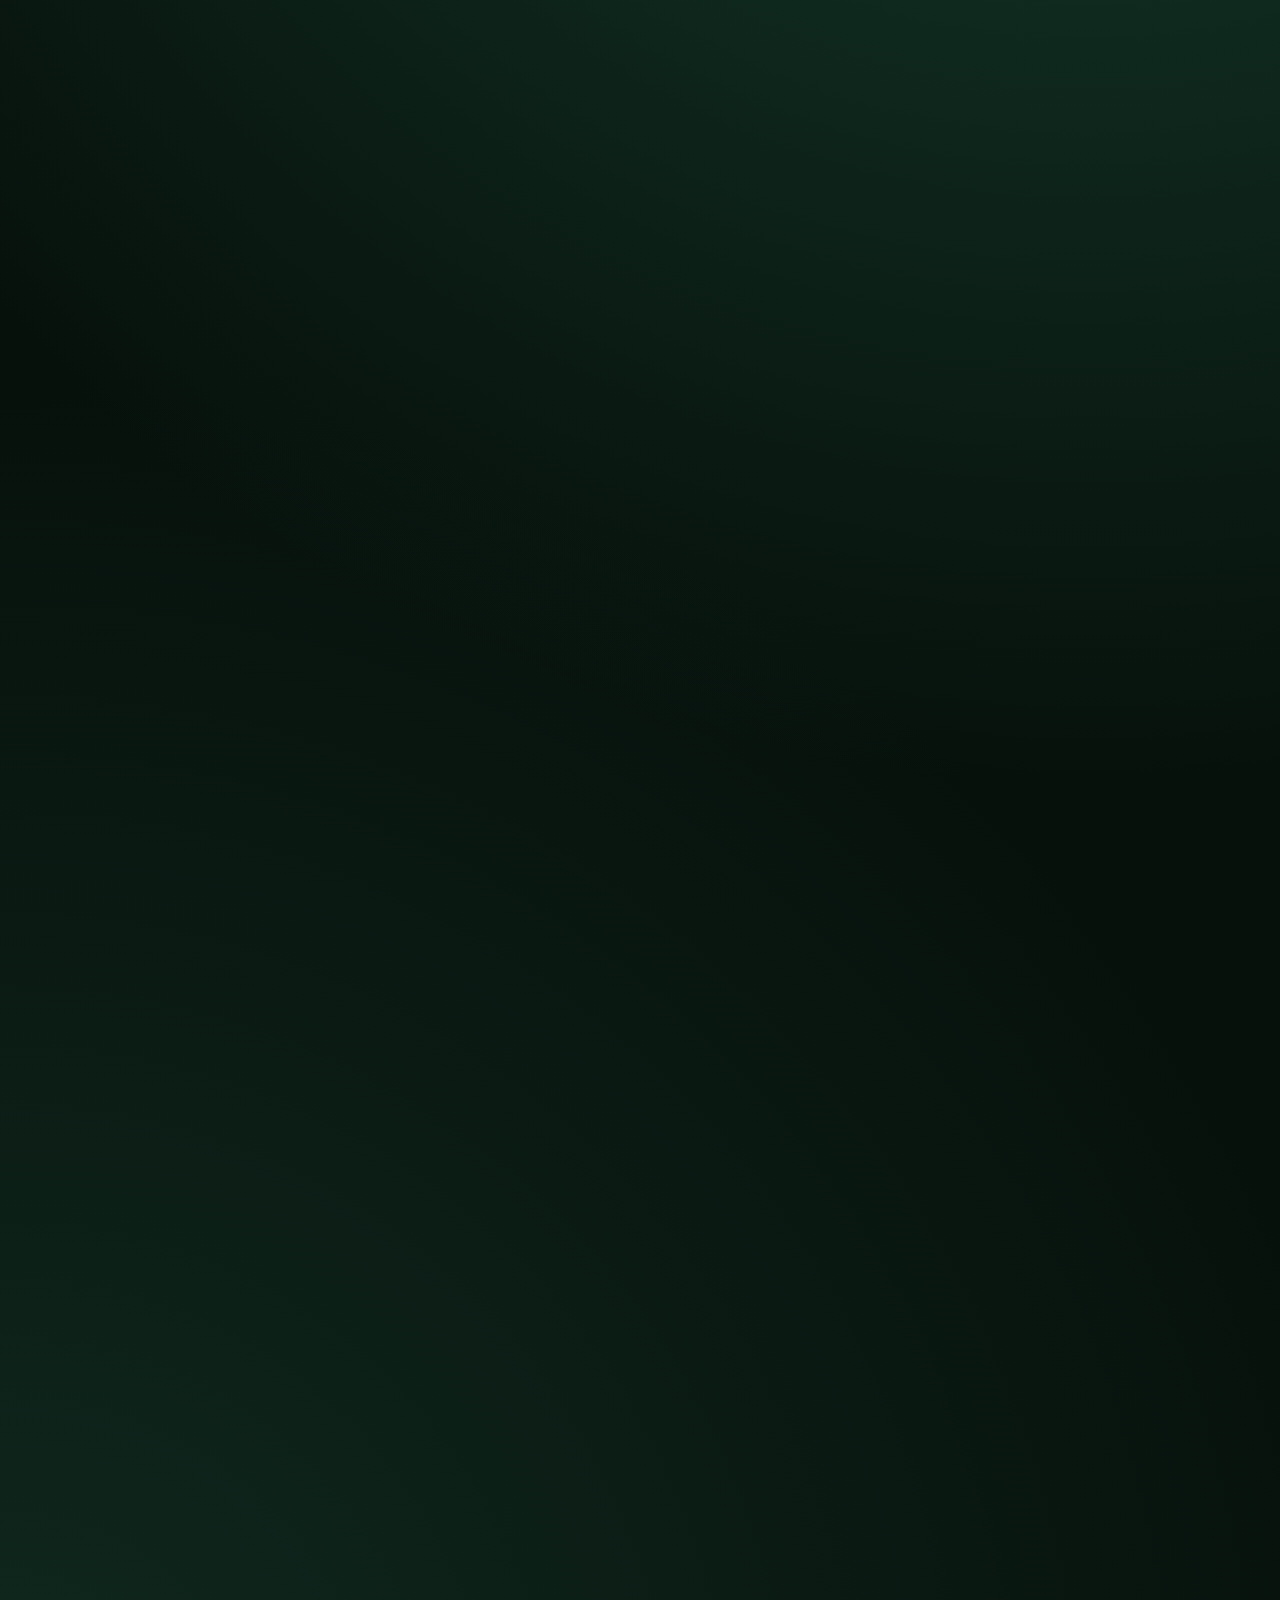
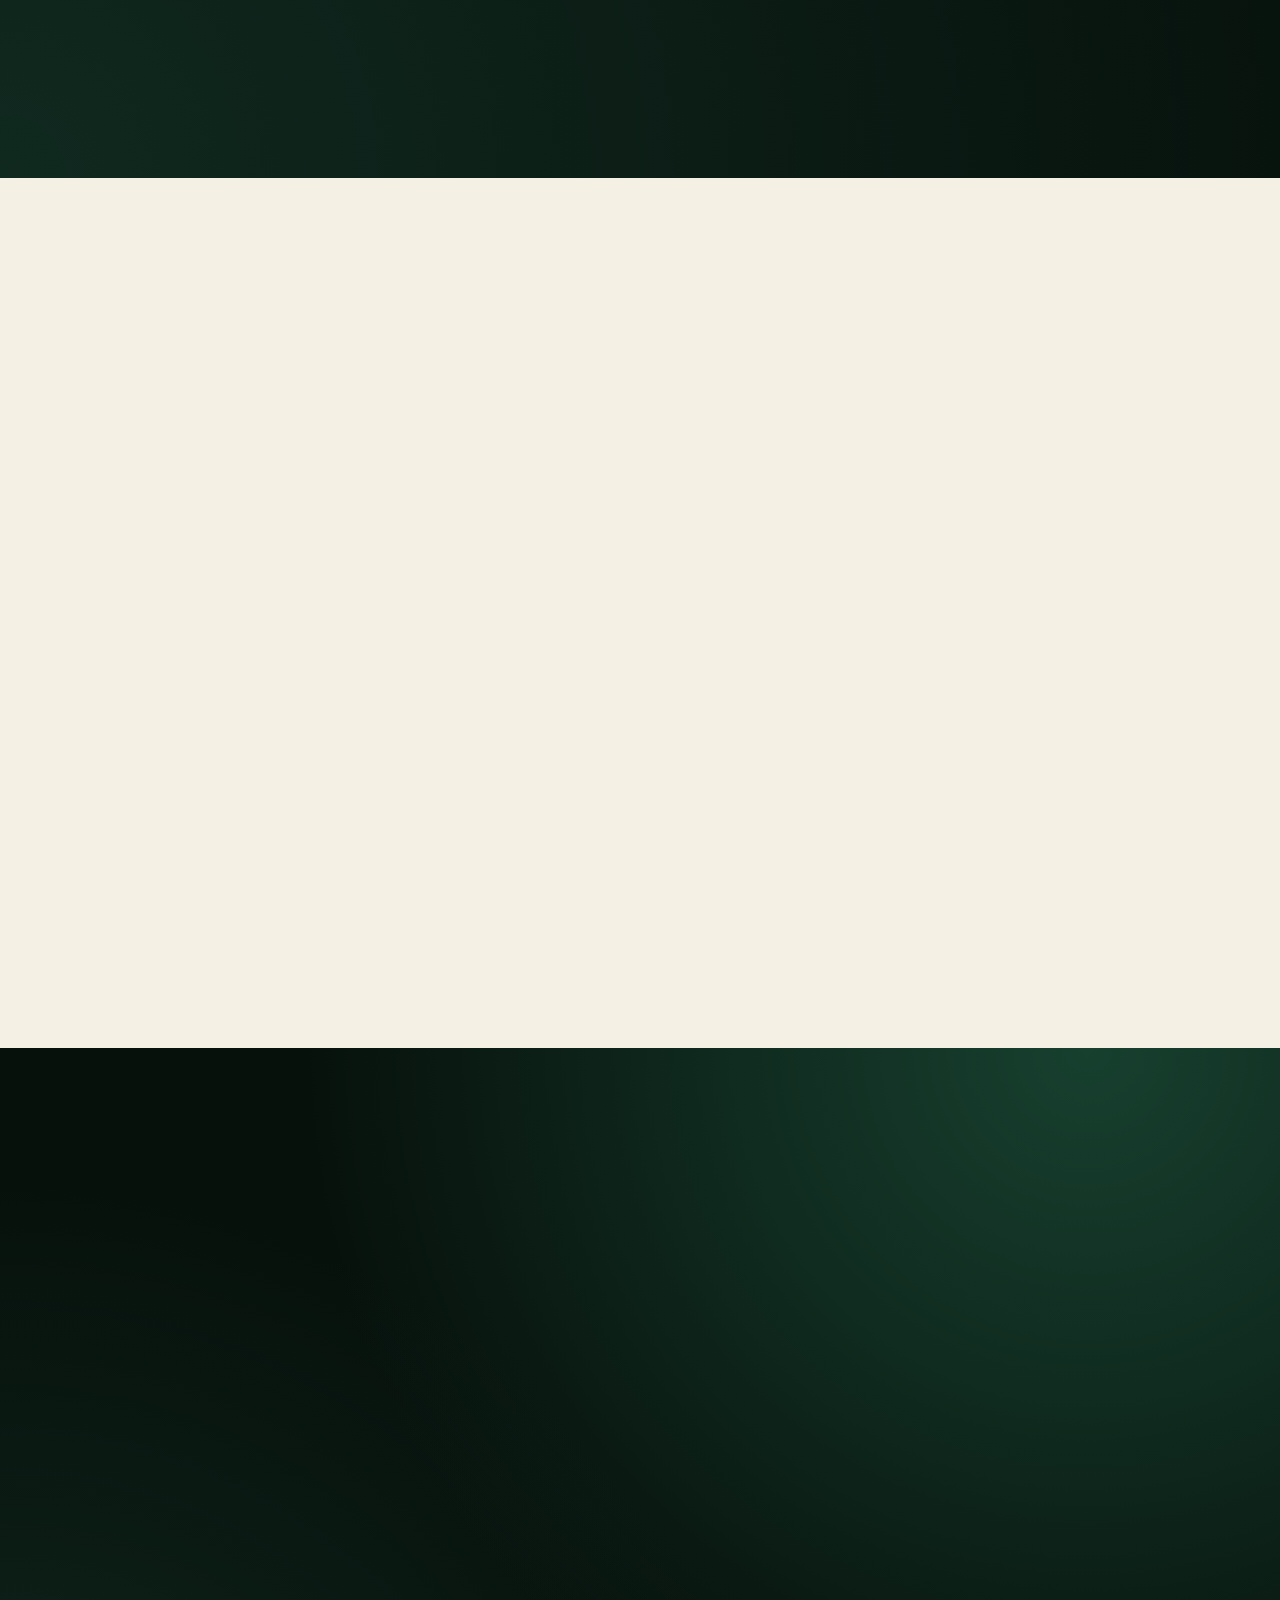
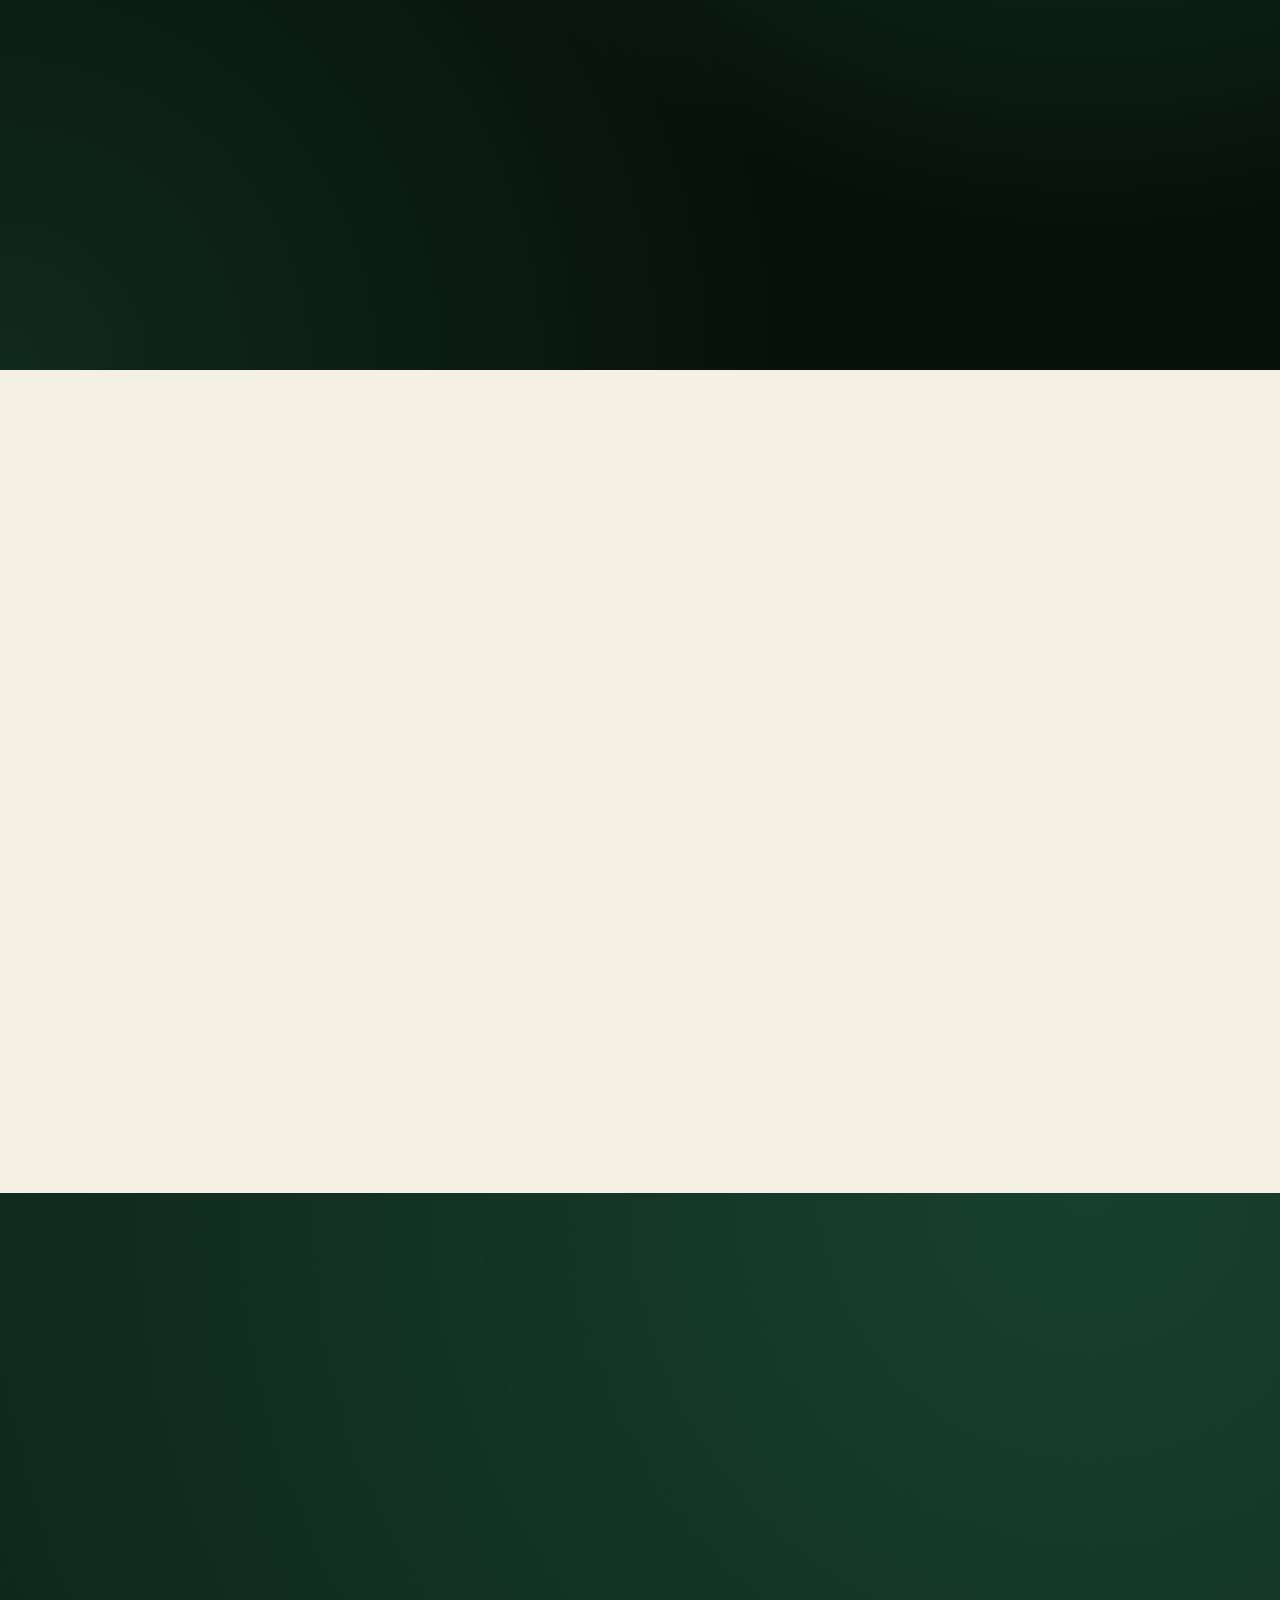
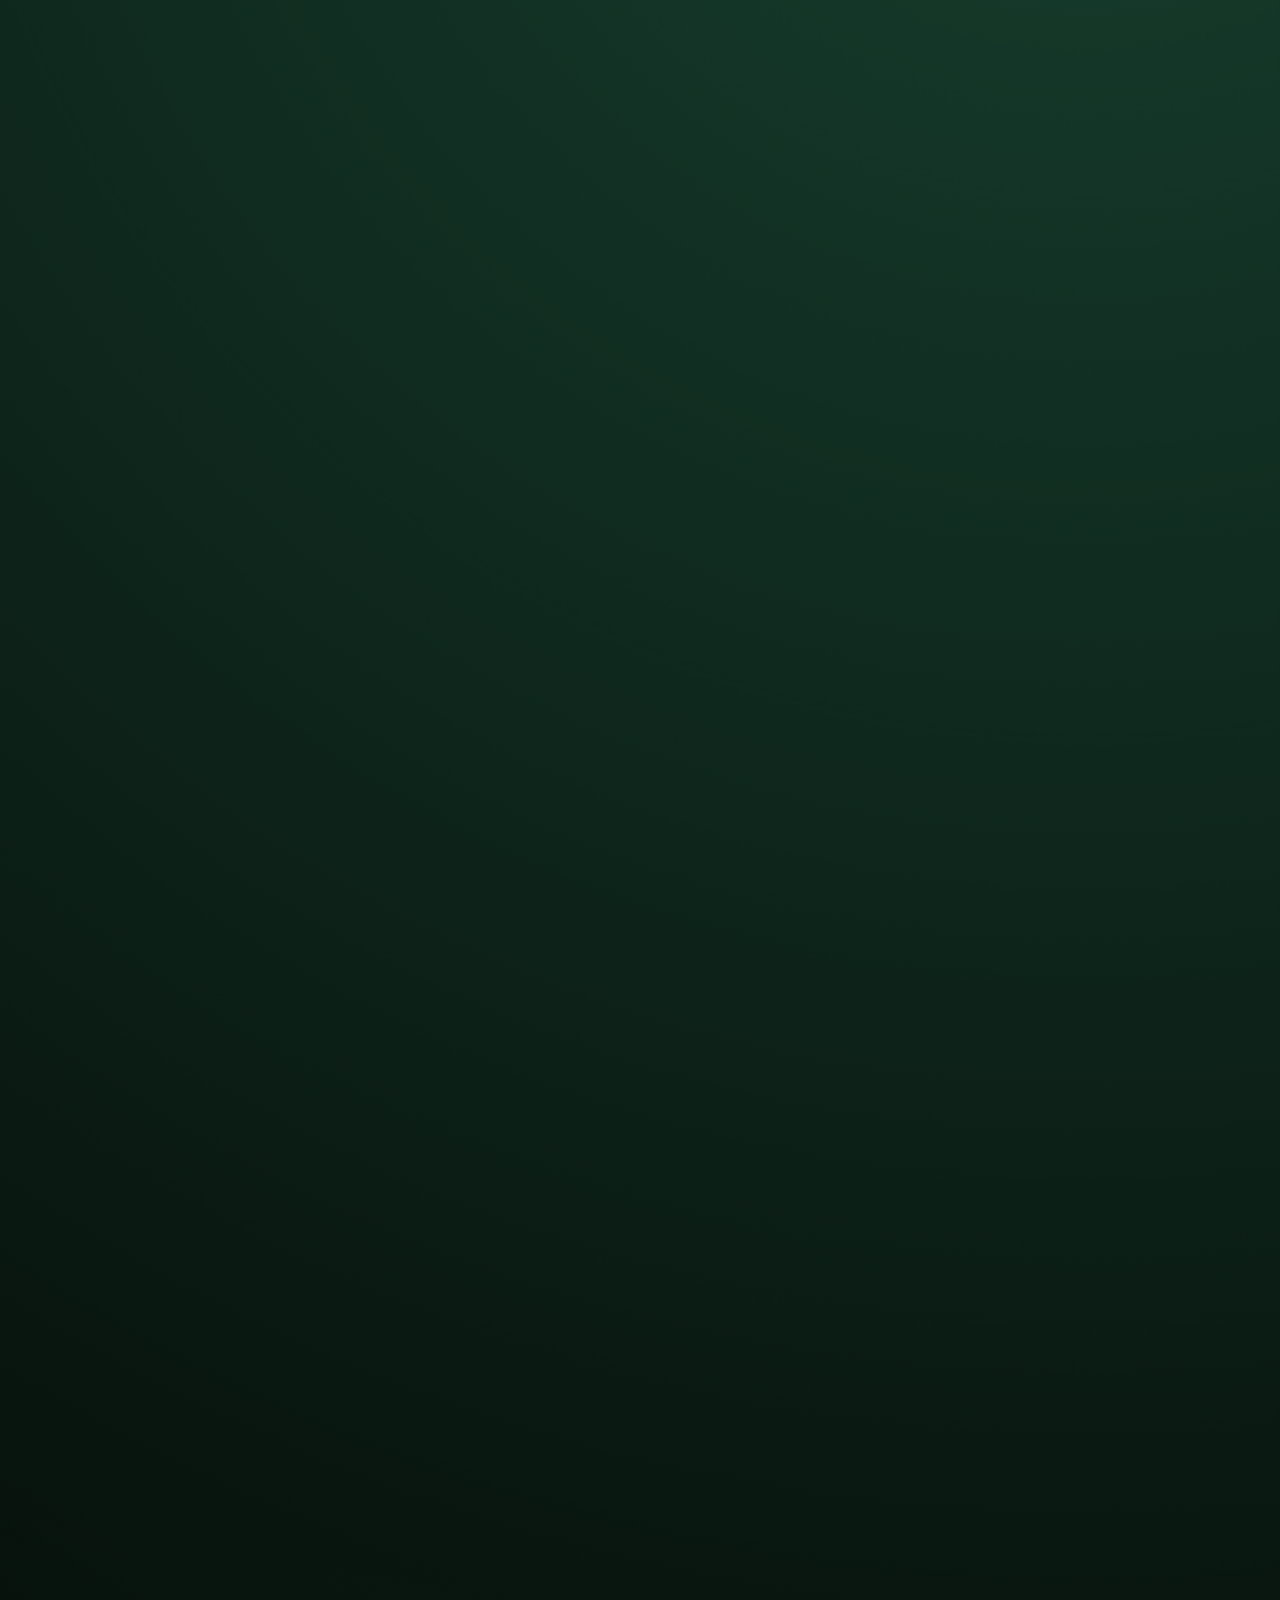
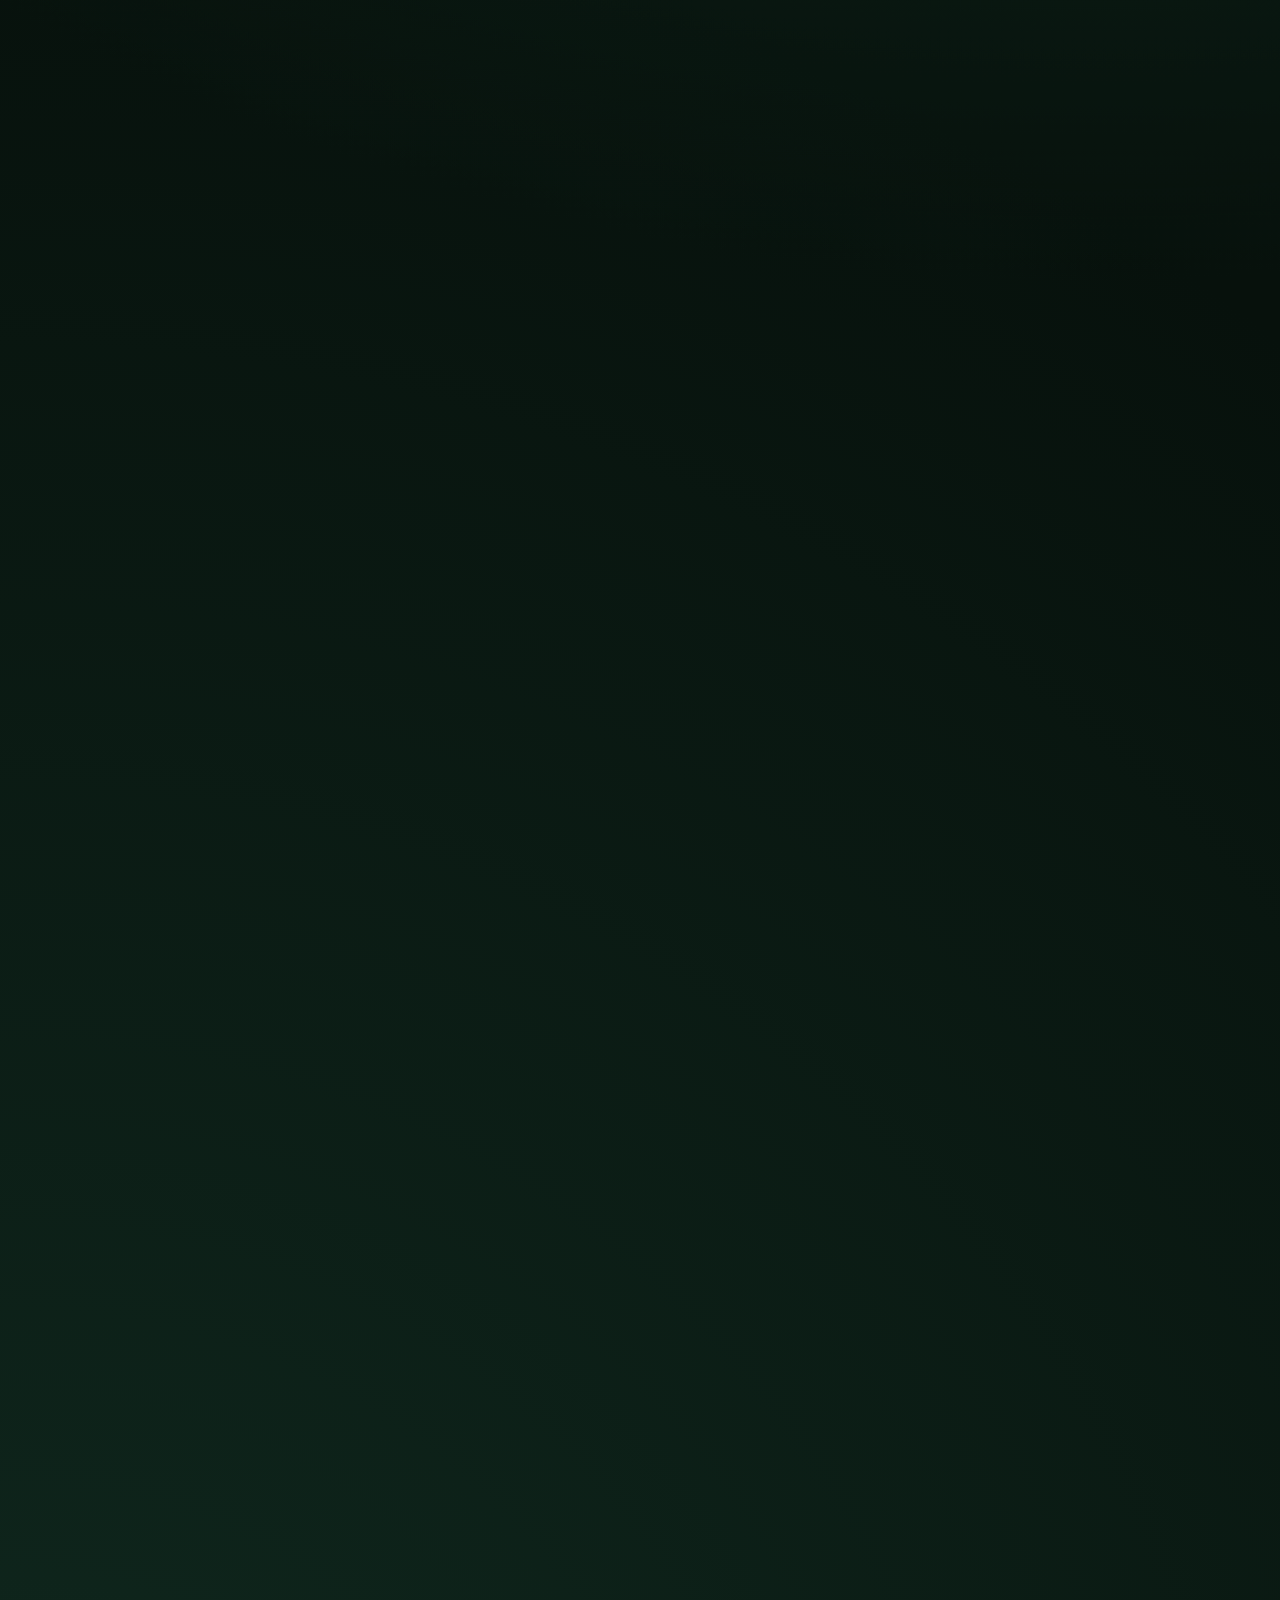
==== commit 4c234aa8: "Add Super Aramith Pro ball set to accessory prices Co-Authored-By: Claude Sonnet 5.5 <noreply@anthro" ====
--- a/index.html
+++ b/index.html
@@ -280,6 +280,7 @@
       <h3 data-i18n="pl_h">Aksessuarlar narxlari</h3>
       <ul>
         <li><div class="pl-img"><span class="pic" style="--bg:#5e6a6c"><i class="ph" style="background-image:url([data-uri])"></i><img class="lz" src="img/opt/z32-960.webp" srcset="img/opt/z32-480.webp 480w, img/opt/z32-960.webp 960w" sizes="96px" width="960" height="1280" alt="Leather pocket with Start emblem" decoding="async" loading="lazy" ></span></div><div class="pl-t"><b data-i18n="pl1">Start charm cho'ntaklari</b><span data-i18n="pl1p">Teri cho'ntak. Narx 1 dona uchun.</span></div><div class="pl-p"><b>150<i>$</i></b><small><span data-i18n="pl_opt">Optim</span> 135 $</small></div></li>
+        <li><div class="pl-img pl-ic"><svg viewBox="0 0 24 24"><circle cx="12" cy="12" r="9"/><circle cx="12" cy="12" r="3.5"/></svg></div><div class="pl-t"><b>Super Aramith Pro</b><span data-i18n="pl13p">Belgiya turnir sharlari, qutida.</span></div><div class="pl-p"><b>300<i>$</i></b></div></li>
         <li><div class="pl-img pl-ic"><svg viewBox="0 0 24 24"><circle cx="12" cy="12" r="9"/><circle cx="12" cy="12" r="3.5"/></svg></div><div class="pl-t"><b>Dynaspheres</b><span data-i18n="pl2p">Rus piramidasi uchun sharlar to'plami.</span></div><div class="pl-p"><b>230<i>$</i></b><small><span data-i18n="pl_opt">Optim</span> 190 $</small></div></li>
         <li><div class="pl-img pl-ic"><svg viewBox="0 0 24 24"><circle cx="12" cy="12" r="9"/><circle cx="12" cy="12" r="3.5"/></svg></div><div class="pl-t"><b>Pyramid Tournament Set</b><span data-i18n="pl3p">Turnir sharlari to'plami, qutida.</span></div><div class="pl-p"><b>150<i>$</i></b></div></li>
         <li><div class="pl-img"><span class="pic" style="--bg:#8a8473"><i class="ph" style="background-image:url([data-uri])"></i><img class="lz" src="img/opt/p01-960.webp" srcset="img/opt/p01-480.webp 480w, img/opt/p01-960.webp 960w" sizes="96px" width="960" height="1280" alt="Two-tier wooden shelf with billiard balls" decoding="async" loading="lazy" ></span></div><div class="pl-t"><b data-i18n="pl4">Sharlar polkasi</b><span data-i18n="pl4p">Ikki qavatli yog'och polka.</span></div><div class="pl-p"><b>30<i>$</i></b></div></li>
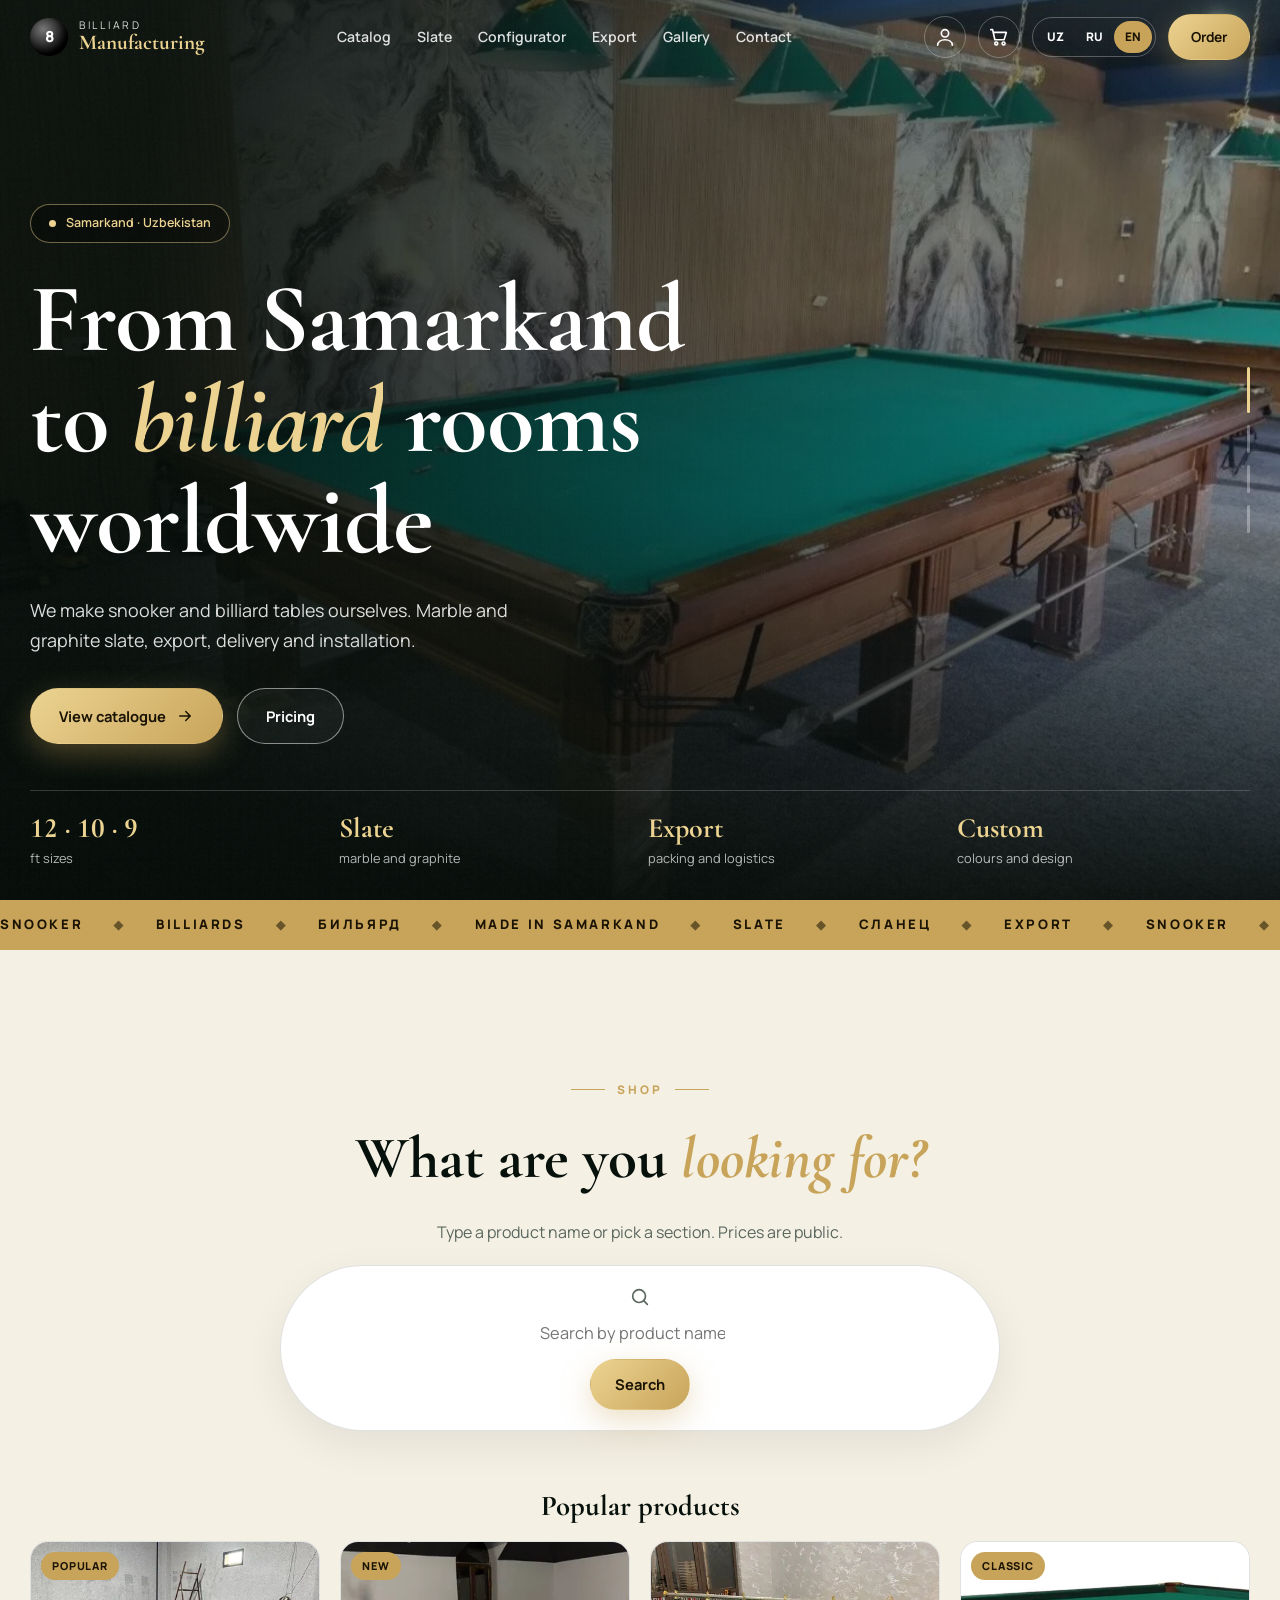
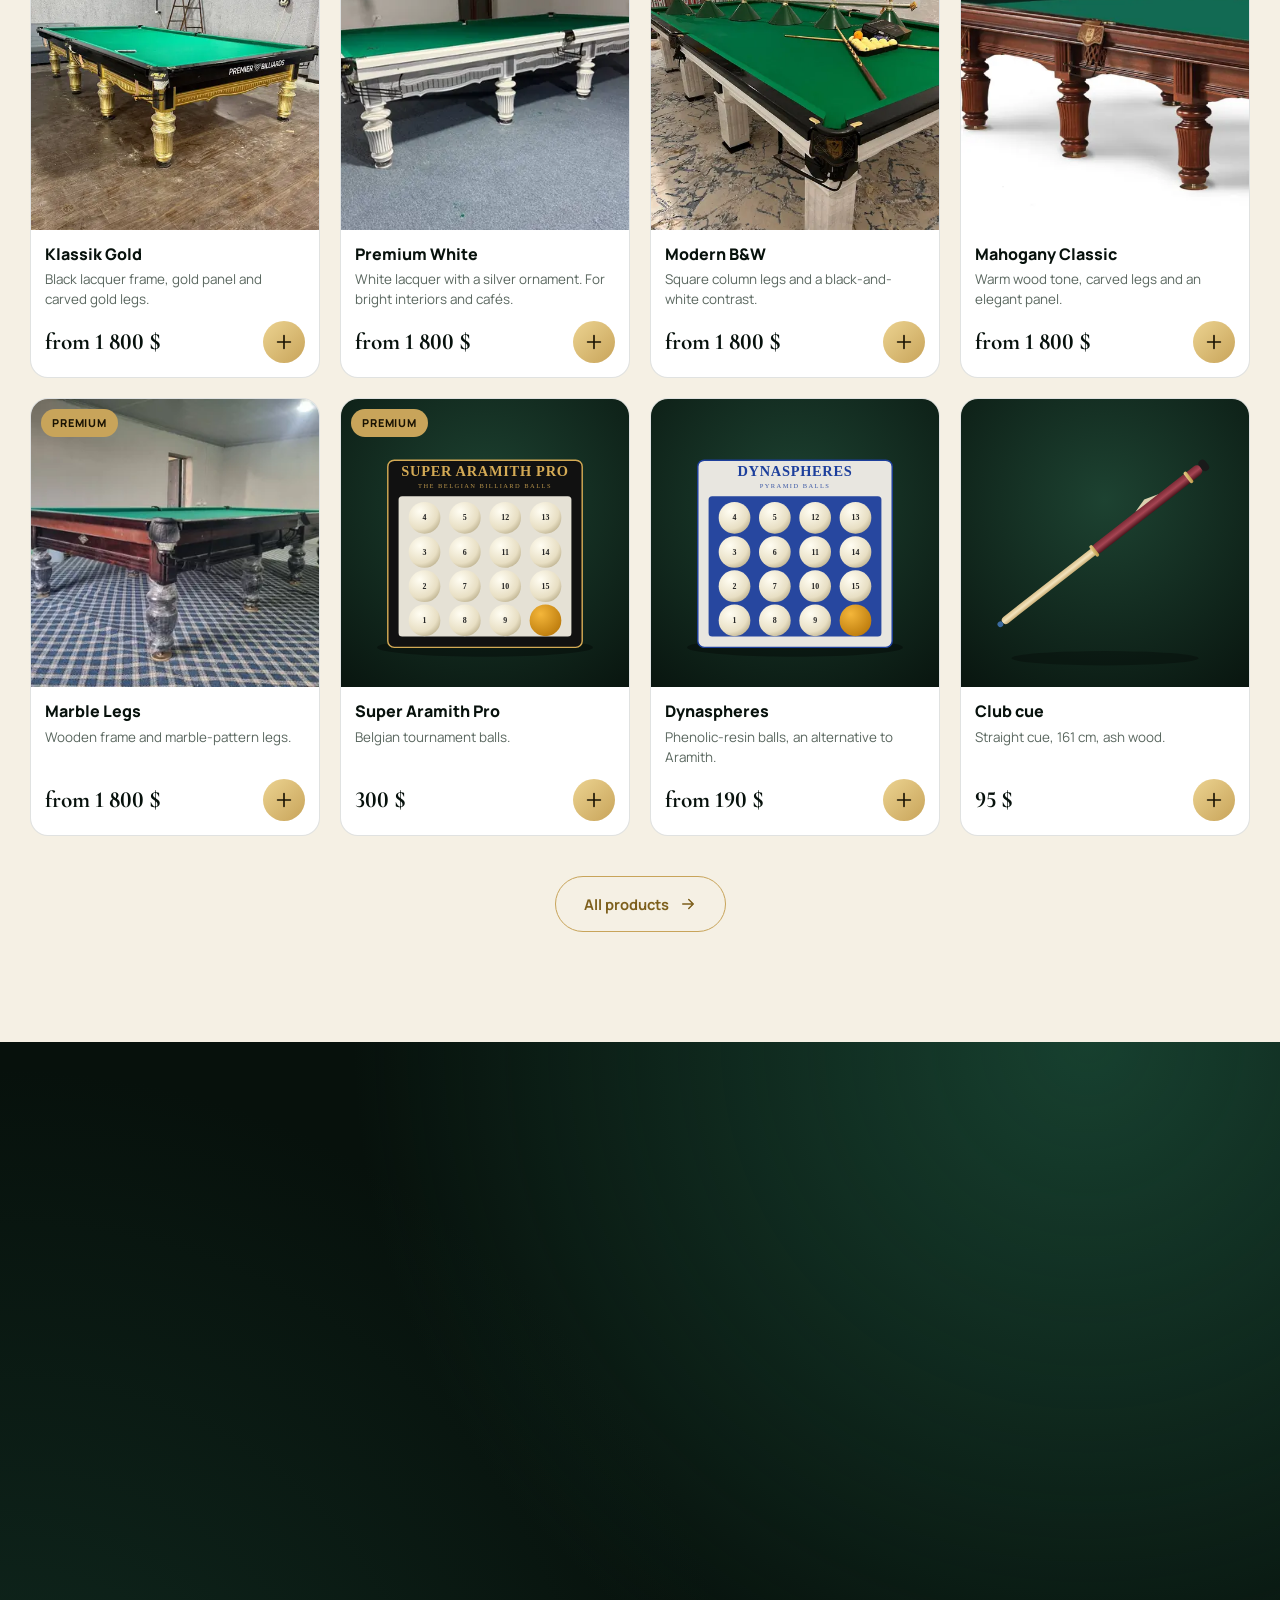
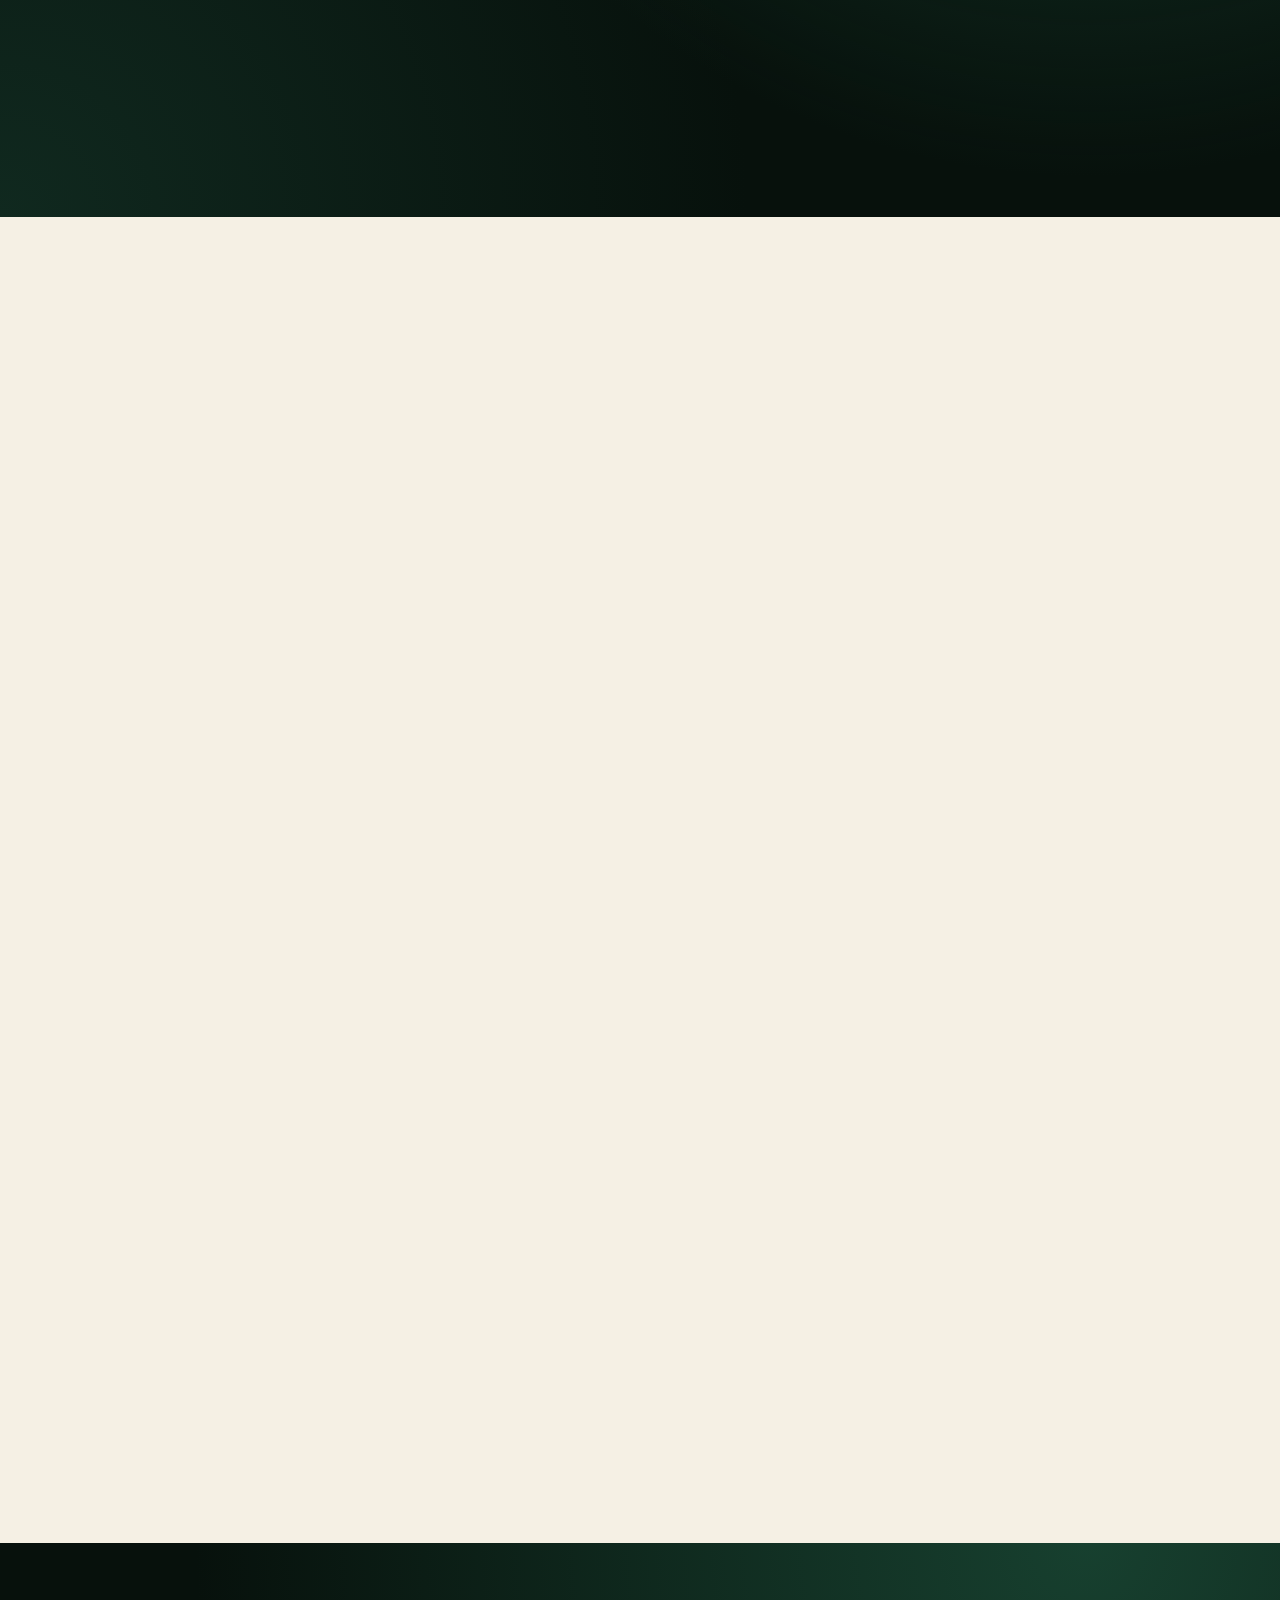
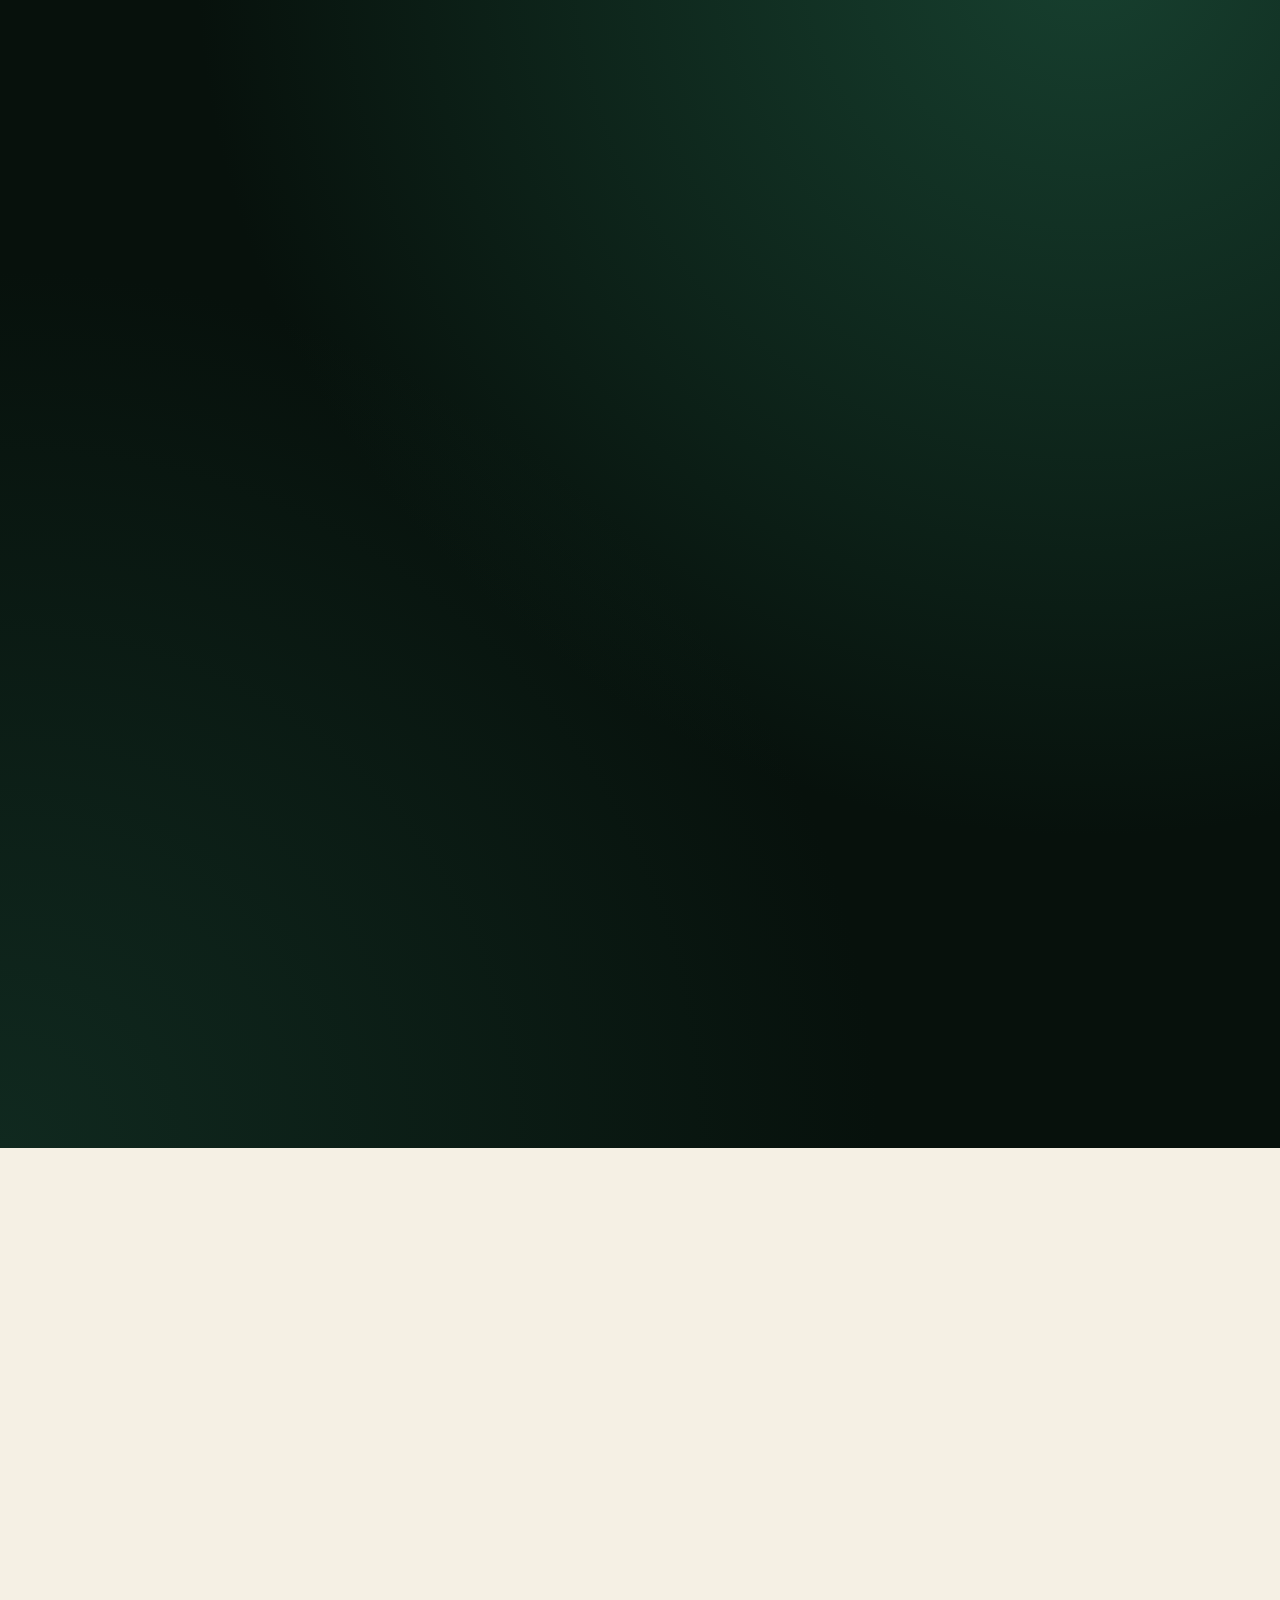
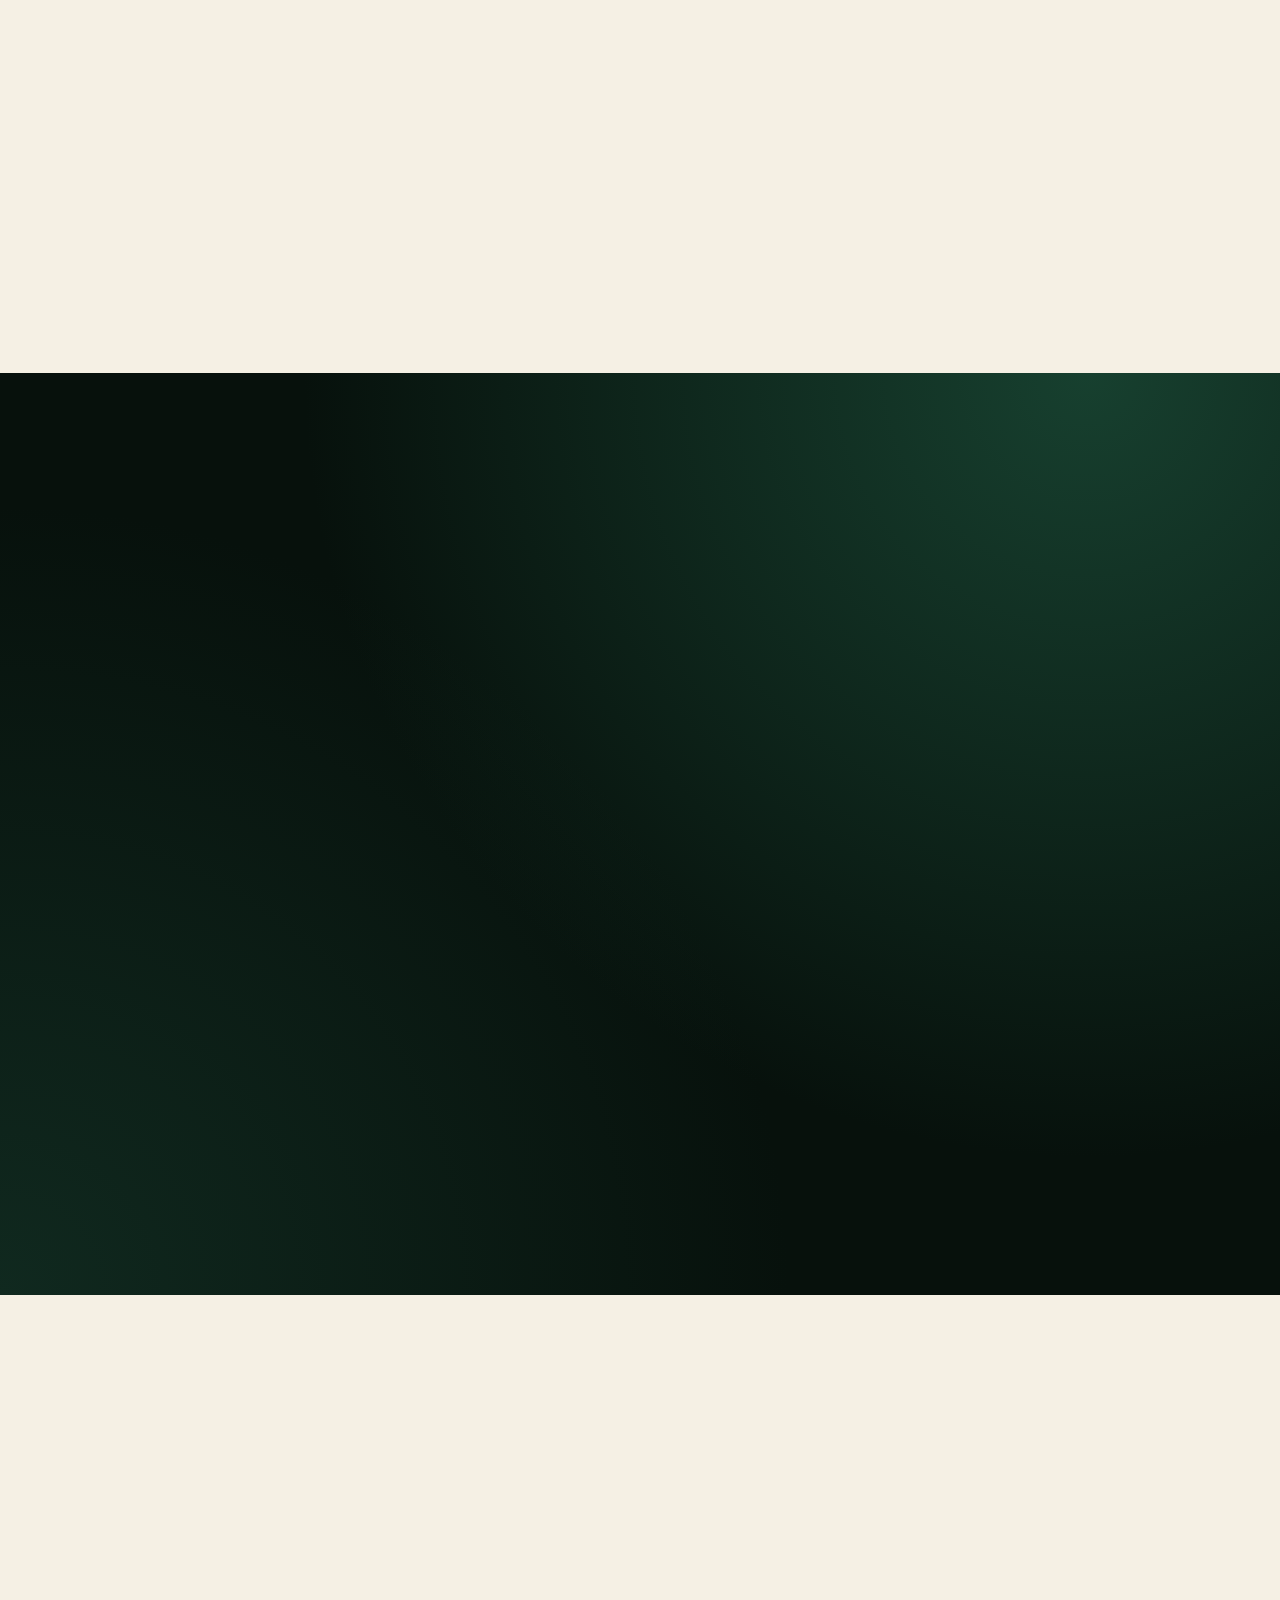
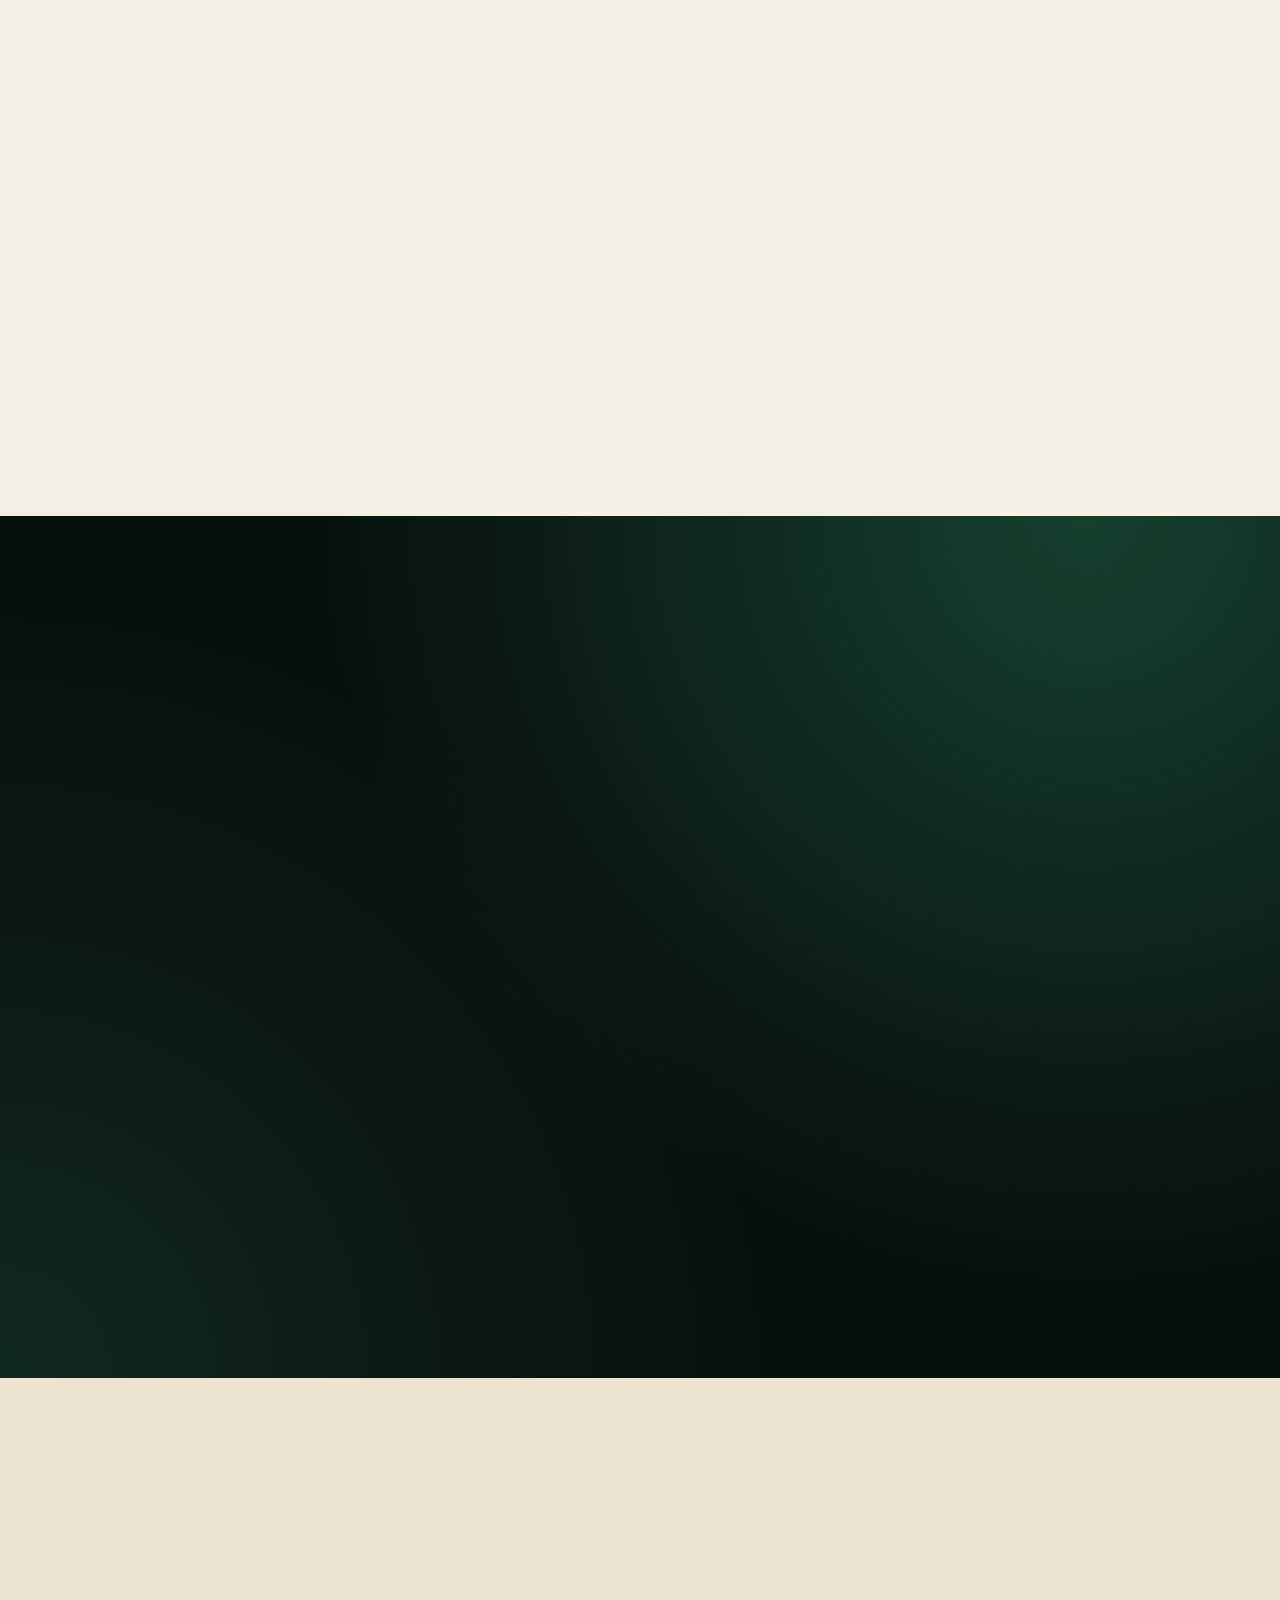
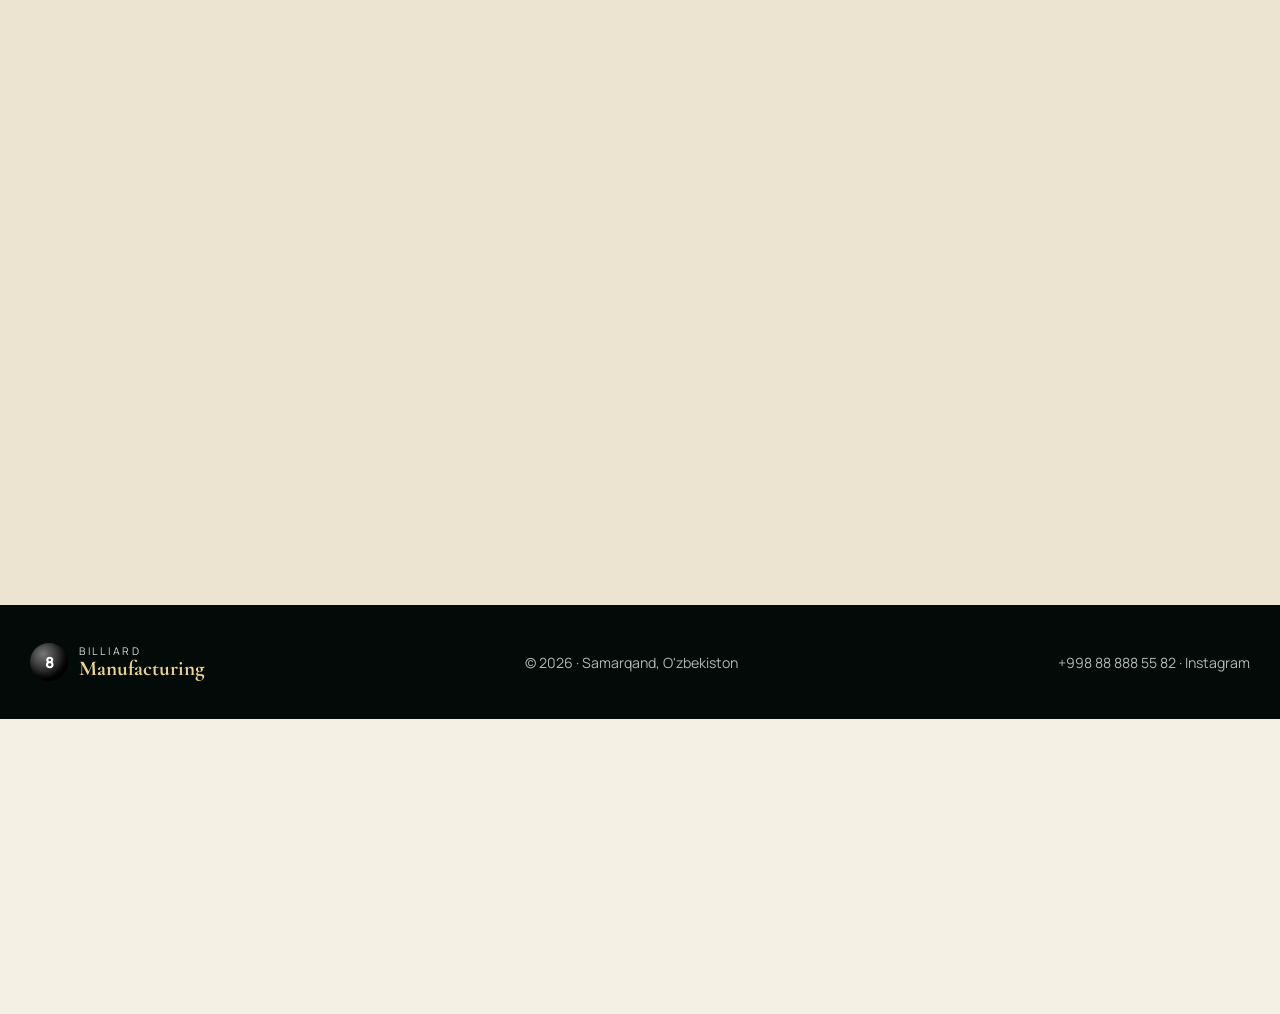
==== commit f65a0583: "Catalog with search, cart, customer accounts, admin panel and Telegram bot (Mini App) - Separate cat" ====
--- a/index.html
+++ b/index.html
@@ -16,12 +16,13 @@
 <link rel="preload" as="image" href="img/opt/z08-960.webp" fetchpriority="high">
 <link href="https://fonts.googleapis.com/css2?family=Cormorant+Garamond:ital,wght@0,500;0,600;0,700;1,500;1,600&family=Manrope:wght@400;500;600;700;800&display=swap" rel="stylesheet">
 <script>document.documentElement.classList.add("js")</script>
+<script src="https://telegram.org/js/telegram-web-app.js" async></script>
 <link rel="stylesheet" href="css/style.css">
 <script type="application/ld+json">
 {"@context":"https://schema.org","@type":"LocalBusiness","name":"Bilyard ishlab chiqarish","telephone":"+998888885582","address":{"@type":"PostalAddress","addressLocality":"Samarqand","addressCountry":"UZ"},"description":"Snooker va bilyard stollari ishlab chiqarish, eksport, dastavka va o'rnatish.","sameAs":["https://www.instagram.com/bilyard_ishlab_chiqarish"]}
 </script>
 </head>
-<body class="loading">
+<body class="loading" data-view="home">
 
 <div class="loader" id="loader" aria-hidden="true"><div class="loader-ball">8</div><div class="loader-line"></div></div>
 <div class="progress" id="progress"></div>
@@ -30,14 +31,16 @@
   <div class="wrap nav-in">
     <a href="#top" class="logo" aria-label="Bilyard Ishlab Chiqarish"><span class="ball">8</span><span class="logo-t"><small data-i18n="logo1">Bilyard</small><b data-i18n="logo2">Ishlab Chiqarish</b></span></a>
     <nav id="menu" aria-label="Menu">
-      <a href="#models" data-i18n="n_models">Stollar</a>
-      <a href="#prices" data-i18n="n_prices">Narxlar</a>
+      <a href="#catalog" data-i18n="n_catalog">Katalog</a>
+      <a href="#prices" data-i18n="n_prices">Slanets</a>
       <a href="#config" data-i18n="n_config">Konfigurator</a>
       <a href="#export" data-i18n="n_export">Eksport</a>
       <a href="#gallery" data-i18n="n_gallery">Galereya</a>
       <a href="#contact" data-i18n="n_contact">Aloqa</a>
     </nav>
     <div class="nav-r">
+      <button class="icon-btn" id="btnAcc" aria-label="Profil" type="button"><svg viewBox="0 0 24 24"><circle cx="12" cy="8" r="4"/><path d="M4 21c0-4 4-6 8-6s8 2 8 6"/></svg></button>
+      <button class="icon-btn" id="btnCart" aria-label="Savat" type="button"><svg viewBox="0 0 24 24"><path d="M3 4h2l2.5 11h10L20 7H6"/><circle cx="9" cy="19" r="1.6"/><circle cx="17" cy="19" r="1.6"/></svg><b class="badge" id="cartBadge" hidden>0</b></button>
       <div class="lang" role="group" aria-label="Language"><button data-lang="uz" class="on">UZ</button><button data-lang="ru">RU</button><button data-lang="en">EN</button><i class="lang-pill"></i></div>
       <a class="btn btn-gold nav-cta" href="#contact"><span data-i18n="n_cta">Buyurtma</span></a>
       <button class="burger" id="burger" aria-label="Menu" aria-expanded="false"><span></span><span></span></button>
@@ -61,7 +64,7 @@
     <h1 id="h1" data-i18n="h_h1" data-split>Samarqanddan — butun dunyo <em>bilyard</em> xonalariga</h1>
     <p class="hero-p" data-i18n="h_p">Snooker va bilyard stollarini o'zimiz ishlab chiqaramiz. Marmar va grafit slanets, eksport, dastavka va o'rnatish.</p>
     <div class="hero-btns">
-      <a class="btn btn-gold magnet" href="#models"><span data-i18n="h_b1">Stollarni ko'rish</span><svg viewBox="0 0 24 24"><path d="M5 12h14M13 6l6 6-6 6"/></svg></a>
+      <a class="btn btn-gold magnet" href="#catalog"><span data-i18n="h_b1">Katalogni ko'rish</span><svg viewBox="0 0 24 24"><path d="M5 12h14M13 6l6 6-6 6"/></svg></a>
       <a class="btn btn-ghost magnet" href="#prices"><span data-i18n="h_b2">Narxlar</span></a>
     </div>
   </div>
@@ -81,66 +84,57 @@
   </div>
 </div>
 
-<!-- ABOUT -->
-<section class="sec" id="about">
-  <div class="wrap two about">
-    <div class="about-media rv">
-      <div class="about-img" data-par="0.08"><span class="pic" style="--bg:#83816f"><i class="ph" style="background-image:url([data-uri])"></i><img class="lz" src="img/opt/o3-960.webp" srcset="img/opt/o3-480.webp 480w, img/opt/o3-960.webp 960w" sizes="(min-width:900px) 40vw,100vw" width="960" height="1280" alt="Black and gold snooker table" decoding="async" loading="lazy" ></span></div>
-      <div class="about-img small" data-par="-0.06"><span class="pic" style="--bg:#867c77"><i class="ph" style="background-image:url([data-uri])"></i><img class="lz" src="img/opt/z23-960.webp" srcset="img/opt/z23-480.webp 480w, img/opt/z23-960.webp 720w" sizes="(min-width:900px) 20vw,50vw" width="720" height="1280" alt="Mahogany snooker table in a lounge" decoding="async" loading="lazy" ></span></div>
-    </div>
-    <div class="rv">
-      <span class="eyebrow" data-i18n="a_eb">Biz haqimizda</span>
-      <h2 data-i18n="a_h">Ipak yo'li shahridan <em>stol ustalari</em></h2>
-      <p class="lead" data-i18n="a_p1">Biz Samarqandda snooker va bilyard stollarini o'zimiz ishlab chiqaramiz. Ramka, oyoq, bort va bezak bir joyda tayyorlanadi, shuning uchun sifatni har bosqichda nazorat qilamiz.</p>
-      <p class="lead" data-i18n="a_p2">Klub, restoran, mehmonxona yoki uy uchun buyurtma qabul qilamiz. Rang, oyoq shakli va naqsh sizning interyeringizga moslashtiriladi.</p>
-      <div class="spec">
-        <div class="spec-n"><span class="count" data-count="3569">3569</span> × <span class="count" data-count="1778">1778</span><small>mm</small></div>
-        <p data-i18n="a_spec">12 futlik snooker stolining o'yin maydoni. Biz shu standart o'lchamga amal qilamiz.</p>
-      </div>
-    </div>
-  </div>
-</section>
-
-<!-- MODELS -->
-<section class="sec dark" id="models">
-  <div class="wrap">
-    <div class="sec-head rv">
-      <span class="eyebrow" data-i18n="m_eb">Katalog</span>
-      <h2 data-i18n="m_h">Stol <em>dizaynlari</em></h2>
-      <p data-i18n="m_p">Eng ko'p buyurtma qilinadigan uslublar. Boshqa rang, oyoq yoki bezak kerak bo'lsa, o'zingizga moslab tayyorlaymiz.</p>
-    </div>
-    <div class="filters rv" id="mFilters" role="group">
-      <button class="on" data-f="all" data-i18n="fl_all">Barchasi</button>
-      <button data-f="black" data-i18n="fl_black">Qora</button>
-      <button data-f="white" data-i18n="fl_white">Oq</button>
-      <button data-f="wood" data-i18n="fl_wood">Yog'och</button>
-      <button data-f="marble" data-i18n="fl_marble">Marmar oyoqli</button>
-    </div>
-    <div class="cards" id="cards">
-      <article class="card tilt rv" data-c="black" style="--d:0s">
-        <div class="card-img"><span class="pic" style="--bg:#83816f"><i class="ph" style="background-image:url([data-uri])"></i><img class="lz" src="img/opt/o3-960.webp" srcset="img/opt/o3-480.webp 480w, img/opt/o3-960.webp 960w" sizes="(min-width:1000px) 33vw,100vw" width="960" height="1280" alt="Klassik Gold snooker table" decoding="async" loading="lazy" ></span><span class="chip" data-i18n="chip1">Eng ko'p tanlanadi</span></div>
-        <div class="card-body"><h3>Klassik Gold</h3><p data-i18n="m1p">Qora lak ramka, oltin naqshli yon panel va o'ymakor oltin oyoqlar. Klub va VIP zallar uchun.</p><div class="spec-line" data-i18n="m1s">12 ft · qora lak · oltin oyoqlar</div><a class="btn btn-line" href="#contact" data-model="Klassik Gold"><span data-i18n="ask">Narx so'rash</span></a></div>
-      </article>
-      <article class="card tilt rv" data-c="white" style="--d:.08s">
-        <div class="card-img"><span class="pic" style="--bg:#757d7d"><i class="ph" style="background-image:url([data-uri])"></i><img class="lz" src="img/opt/o5-960.webp" srcset="img/opt/o5-480.webp 480w, img/opt/o5-960.webp 960w, img/opt/o5-1280.webp 1280w" sizes="(min-width:1000px) 33vw,100vw" width="1280" height="960" alt="Premium White snooker table" decoding="async" loading="lazy" ></span><span class="chip" data-i18n="chip2">Zamonaviy</span></div>
-        <div class="card-body"><h3>Premium White</h3><p data-i18n="m2p">Oq lak va kumush rang naqsh. Yorug' interyer, kafe va uy bilyard xonasi uchun yengil ko'rinish.</p><div class="spec-line" data-i18n="m2s">12 ft · oq lak · qirrali oyoqlar</div><a class="btn btn-line" href="#contact" data-model="Premium White"><span data-i18n="ask">Narx so'rash</span></a></div>
-      </article>
-      <article class="card tilt rv" data-c="white" style="--d:.16s">
-        <div class="card-img"><span class="pic" style="--bg:#6c7762"><i class="ph" style="background-image:url([data-uri])"></i><img class="lz" src="img/opt/z35-960.webp" srcset="img/opt/z35-480.webp 480w, img/opt/z35-960.webp 960w" sizes="(min-width:1000px) 33vw,100vw" width="960" height="1280" alt="Modern Black and White snooker table with lamps" decoding="async" loading="lazy" ></span><span class="chip" data-i18n="chip3">Minimalizm</span></div>
-        <div class="card-body"><h3>Modern B&amp;W</h3><p data-i18n="m3p">Kvadrat ustun oyoqlar va qora-oq kontrast. To'g'ri chiziqlarni yoqtiradigan interyerlar uchun.</p><div class="spec-line" data-i18n="m3s">12 ft · qora lak · oq kvadrat oyoqlar</div><a class="btn btn-line" href="#contact" data-model="Modern Black & White"><span data-i18n="ask">Narx so'rash</span></a></div>
-      </article>
-      <article class="card tilt rv" data-c="wood" style="--d:0s">
-        <div class="card-img"><span class="pic" style="--bg:#ada9a2"><i class="ph" style="background-image:url([data-uri])"></i><img class="lz" src="img/opt/z14-960.webp" srcset="img/opt/z14-480.webp 480w, img/opt/z14-960.webp 960w" sizes="(min-width:1000px) 33vw,100vw" width="1161" height="1163" alt="Mahogany Classic snooker table" decoding="async" loading="lazy" ></span><span class="chip" data-i18n="chip4">Klassika</span></div>
-        <div class="card-body"><h3>Mahogany Classic</h3><p data-i18n="m4p">Issiq yog'och rangi, ingichka naqshli oyoqlar va nafis yon panel. Vaqt sinovidan o'tgan ko'rinish.</p><div class="spec-line" data-i18n="m4s">12 ft · yog'och lak · naqshli oyoqlar</div><a class="btn btn-line" href="#contact" data-model="Mahogany Classic"><span data-i18n="ask">Narx so'rash</span></a></div>
-      </article>
-      <article class="card tilt rv" data-c="marble" style="--d:.08s">
-        <div class="card-img"><span class="pic" style="--bg:#757777"><i class="ph" style="background-image:url([data-uri])"></i><img class="lz" src="img/opt/z15-960.webp" srcset="img/opt/z15-480.webp 480w, img/opt/z15-960.webp 960w, img/opt/z15-1280.webp 1280w" sizes="(min-width:1000px) 33vw,100vw" width="1280" height="960" alt="Snooker table with marble legs" decoding="async" loading="lazy" ></span><span class="chip" data-i18n="chip5">Mramir</span></div>
-        <div class="card-body"><h3>Marble Legs</h3><p data-i18n="m5p">Yog'och ramka va marmar naqshli oyoqlar. Premium va noyob ko'rinish beradi.</p><div class="spec-line" data-i18n="m5s">12 ft · yog'och ramka · marmar oyoqlar</div><a class="btn btn-line" href="#contact" data-model="Marble Legs"><span data-i18n="ask">Narx so'rash</span></a></div>
-      </article>
-      <article class="card tilt rv" data-c="black" style="--d:.16s">
-        <div class="card-img"><span class="pic" style="--bg:#6d686a"><i class="ph" style="background-image:url([data-uri])"></i><img class="lz" src="img/opt/z00-960.webp" srcset="img/opt/z00-480.webp 480w, img/opt/z00-960.webp 960w, img/opt/z00-1280.webp 1280w" sizes="(min-width:1000px) 33vw,100vw" width="1280" height="960" alt="Graphite Black snooker table" decoding="async" loading="lazy" ></span><span class="chip" data-i18n="chip6">Grafit</span></div>
-        <div class="card-body"><h3>Graphite Black</h3><p data-i18n="m6p">To'q grafit tus va kvadrat ustun oyoqlar. Zamonaviy lounge va klublar uchun jiddiy ko'rinish.</p><div class="spec-line" data-i18n="m6s">12 ft · to'q lak · ustun oyoqlar</div><a class="btn btn-line" href="#contact" data-model="Graphite Black"><span data-i18n="ask">Narx so'rash</span></a></div>
-      </article>
+
+<!-- SHOP (home) -->
+<section class="sec" id="shop">
+  <div class="wrap">
+    <div class="sec-head rv">
+      <span class="eyebrow" data-i18n="sh_eb">Do'kon</span>
+      <h2 data-i18n="sh_h">Nima <em>qidiryapsiz?</em></h2>
+      <p data-i18n="sh_p">Mahsulot nomini yozing yoki bo'limni tanlang. Narxlari ochiq.</p>
+    </div>
+    <form class="bigsearch rv" id="shopSearch" role="search">
+      <svg viewBox="0 0 24 24"><circle cx="11" cy="11" r="7"/><path d="M20 20l-4-4"/></svg>
+      <input id="shopQ" type="search" data-i18n-ph="search_ph" placeholder="Mahsulot nomi bilan qidirish" autocomplete="off" aria-label="Search">
+      <button class="btn btn-gold" type="submit"><span data-i18n="search_btn">Qidirish</span></button>
+    </form>
+    <div class="tiles rv" id="tiles"></div>
+    <h3 class="sub rv" data-i18n="sh_pop">Mashhur mahsulotlar</h3>
+    <div class="grid" id="featured"></div>
+    <p class="center"><a class="btn btn-line" href="#catalog"><span data-i18n="sh_all">Barcha mahsulotlar</span><svg viewBox="0 0 24 24"><path d="M5 12h14M13 6l6 6-6 6"/></svg></a></p>
+  </div>
+</section>
+
+<!-- CATALOG (separate page view) -->
+<section class="sec catalog-view" id="catalog">
+  <div class="wrap">
+    <a class="back" href="#top"><svg viewBox="0 0 24 24"><path d="M19 12H5M11 6l-6 6 6 6"/></svg><span data-i18n="sh_back">Bosh sahifa</span></a>
+    <div class="cv-head"><div><span class="eyebrow" data-i18n="cg_eb">Katalog</span><h2 id="cgTitle">Barcha mahsulotlar</h2><p class="small" id="cgCount"></p></div></div>
+    <div class="shop-bar" id="shopBar">
+      <div class="cats" id="cats" role="tablist"></div>
+      <div class="tools">
+        <label class="search"><svg viewBox="0 0 24 24"><circle cx="11" cy="11" r="7"/><path d="M20 20l-4-4"/></svg><input id="q" type="search" data-i18n-ph="search_ph" placeholder="Mahsulot nomi bilan qidirish" autocomplete="off" aria-label="Search"><button type="button" id="clearQ" class="clr" aria-label="Clear">×</button></label>
+        <select id="sort" aria-label="Sort"><option value="def" data-i18n="sort_def">Tartib bo'yicha</option><option value="asc" data-i18n="sort_asc">Arzonroq</option><option value="desc" data-i18n="sort_desc">Qimmatroq</option></select>
+      </div>
+    </div>
+    <div class="grid" id="grid" aria-live="polite"></div>
+    <p class="empty" id="empty" hidden data-i18n="no_results">Hech narsa topilmadi.</p>
+  </div>
+</section>
+
+<!-- WHY -->
+<section class="sec dark" id="why">
+  <div class="wrap">
+    <div class="sec-head rv">
+      <span class="eyebrow" data-i18n="wy_eb">Biz haqimizda</span>
+      <h2 data-i18n="wy_h">Samarqanddan <em>ishonchli</em> stollar</h2>
+      <p data-i18n="wy_p">Stollarni o'zimiz ishlab chiqaramiz. Tanlashdan o'rnatishgacha hammasi bir joyda.</p>
+    </div>
+    <div class="why4">
+      <div class="glow rv"><svg viewBox="0 0 24 24"><path d="M3 21V9l6 3V9l6 3V4h6v17z"/></svg><h3 data-i18n="wy1">O'z ishlab chiqarishimiz</h3><p data-i18n="wy1p">Ramka, oyoq, bort va bezak bir joyda tayyorlanadi. Sifatni o'zimiz nazorat qilamiz.</p></div>
+      <div class="glow rv" style="--d:.08s"><svg viewBox="0 0 24 24"><path d="M12 3l9 5-9 5-9-5zM3 13l9 5 9-5"/></svg><h3 data-i18n="wy2">Marmar va grafit slanets</h3><p data-i18n="wy2p">Tekis va barqaror o'yin yuzasi uchun tosh taxta. Ikki xil tur mavjud.</p></div>
+      <div class="glow rv" style="--d:.16s"><svg viewBox="0 0 24 24"><path d="M2 7h12v9H2zM14 10h4l4 3v3h-8z"/><circle cx="6" cy="18.5" r="1.8"/><circle cx="18" cy="18.5" r="1.8"/></svg><h3 data-i18n="wy3">Dastavka va o'rnatish</h3><p data-i18n="wy3p">Butun O'zbekiston bo'ylab yetkazamiz, ustalarimiz joyida yig'ib beradi.</p></div>
+      <div class="glow rv" style="--d:.24s"><svg viewBox="0 0 24 24"><path d="M12 2l3 7 7 1-5 5 1 7-6-3-6 3 1-7-5-5 7-1z"/></svg><h3 data-i18n="wy4">Eksport</h3><p data-i18n="wy4p">Xorijga jo'natish uchun qadoqlash va logistika bo'yicha yordam beramiz.</p></div>
     </div>
   </div>
 </section>
@@ -158,13 +152,13 @@
         <span class="tier-tag" data-i18n="t1_tag">Dizayn stollari</span>
         <div class="price"><b>1&nbsp;800</b><i>–</i><b>3&nbsp;000</b><span class="cur">$</span></div>
         <ul><li data-i18n="t1a">Klassik, oq, qora va yog'och dizaynlar</li><li data-i18n="t1b">Rang va oyoq shaklini o'zingiz tanlaysiz</li><li data-i18n="t1c">Dastavka va o'rnatish mavjud</li></ul>
-        <a class="btn btn-line" href="#contact"><span data-i18n="ask">Narx so'rash</span></a>
+        <a class="btn btn-line" href="#catalog"><span data-i18n="see_cat">Katalogga o'tish</span></a>
       </article>
       <article class="tier feat rv" style="--d:.12s">
         <span class="tier-tag" data-i18n="t2_tag">Slanetli stollar</span>
         <div class="price"><b>3&nbsp;400</b><i>–</i><b>5&nbsp;000</b><span class="cur">$</span></div>
         <ul><li data-i18n="t2a">Tosh taxta (slanets) bilan premium stollar</li><li data-i18n="t2b">Marmar va grafit slanets mavjud</li><li data-i18n="t2c">Eng tekis va barqaror o'yin yuzasi</li></ul>
-        <a class="btn btn-gold" href="#contact"><span data-i18n="ask">Narx so'rash</span></a>
+        <a class="btn btn-gold" href="#catalog"><span data-i18n="see_cat">Katalogga o'tish</span></a>
       </article>
     </div>
     <p class="note rv" data-i18n="pr_note">Narxlar taxminiy: model, o'lcham va slanets turiga qarab o'zgaradi. Aniq narxni telefon orqali aytamiz.</p>
@@ -256,67 +250,6 @@
   </div>
 </section>
 
-<!-- ACCESSORIES -->
-<section class="sec dark" id="acc">
-  <div class="wrap">
-    <div class="sec-head rv">
-      <span class="eyebrow" data-i18n="ac_eb">Aksessuarlar</span>
-      <h2 data-i18n="ac_h">Stol bilan birga <em>to'liq to'plam</em></h2>
-      <p data-i18n="ac_p">Kiyu, sharlar, uchburchak va yoritish lampalarini ham yetkazib beramiz.</p>
-    </div>
-    <div class="rail-wrap rv">
-      <button class="rail-b rail-p" aria-label="Previous">‹</button>
-      <div class="rail" id="rail">
-        <div class="rail-i" style="--ar:1170/1207"><span class="pic" style="--bg:#797770"><i class="ph" style="background-image:url([data-uri])"></i><img class="lz" src="img/opt/z17-960.webp" srcset="img/opt/z17-480.webp 480w, img/opt/z17-960.webp 960w" sizes="(min-width:900px) 30vw,70vw" width="1170" height="1207" alt="Cues on a marble surface" decoding="async" loading="lazy" ></span></div>
-        <div class="rail-i" style="--ar:825/1280"><span class="pic" style="--bg:#7f7d73"><i class="ph" style="background-image:url([data-uri])"></i><img class="lz" src="img/opt/z33-960.webp" srcset="img/opt/z33-480.webp 480w, img/opt/z33-960.webp 825w" sizes="(min-width:900px) 30vw,70vw" width="825" height="1280" alt="Black and white cues" decoding="async" loading="lazy" ></span></div>
-        <div class="rail-i" style="--ar:1011/1280"><span class="pic" style="--bg:#616267"><i class="ph" style="background-image:url([data-uri])"></i><img class="lz" src="img/opt/z26-960.webp" srcset="img/opt/z26-480.webp 480w, img/opt/z26-960.webp 960w" sizes="(min-width:900px) 30vw,70vw" width="1011" height="1280" alt="Set of cues" decoding="async" loading="lazy" ></span></div>
-        <div class="rail-i" style="--ar:986/1280"><span class="pic" style="--bg:#5c5e5c"><i class="ph" style="background-image:url([data-uri])"></i><img class="lz" src="img/opt/z30-960.webp" srcset="img/opt/z30-480.webp 480w, img/opt/z30-960.webp 960w" sizes="(min-width:900px) 30vw,70vw" width="986" height="1280" alt="Cues with inlays" decoding="async" loading="lazy" ></span></div>
-        <div class="rail-i" style="--ar:760/1280"><span class="pic" style="--bg:#60615e"><i class="ph" style="background-image:url([data-uri])"></i><img class="lz" src="img/opt/z12-960.webp" srcset="img/opt/z12-480.webp 480w, img/opt/z12-960.webp 760w" sizes="(min-width:900px) 30vw,70vw" width="760" height="1280" alt="Cue with a blue wrap" decoding="async" loading="lazy" ></span></div>
-        <div class="rail-i" style="--ar:1086/1280"><span class="pic" style="--bg:#6e6c6c"><i class="ph" style="background-image:url([data-uri])"></i><img class="lz" src="img/opt/z21-960.webp" srcset="img/opt/z21-480.webp 480w, img/opt/z21-960.webp 960w" sizes="(min-width:900px) 30vw,70vw" width="1086" height="1280" alt="Cue tips and shafts" decoding="async" loading="lazy" ></span></div>
-      </div>
-      <button class="rail-b rail-n" aria-label="Next">›</button>
-    </div>
-    <div class="plist rv">
-      <h3 data-i18n="pl_h">Aksessuarlar narxlari</h3>
-      <ul>
-        <li><div class="pl-img"><span class="pic" style="--bg:#5e6a6c"><i class="ph" style="background-image:url([data-uri])"></i><img class="lz" src="img/opt/z32-960.webp" srcset="img/opt/z32-480.webp 480w, img/opt/z32-960.webp 960w" sizes="96px" width="960" height="1280" alt="Leather pocket with Start emblem" decoding="async" loading="lazy" ></span></div><div class="pl-t"><b data-i18n="pl1">Start charm cho'ntaklari</b><span data-i18n="pl1p">Teri cho'ntak. Narx 1 dona uchun.</span></div><div class="pl-p"><b>150<i>$</i></b><small><span data-i18n="pl_opt">Optim</span> 135 $</small></div></li>
-        <li><div class="pl-img pl-ic"><svg viewBox="0 0 24 24"><circle cx="12" cy="12" r="9"/><circle cx="12" cy="12" r="3.5"/></svg></div><div class="pl-t"><b>Super Aramith Pro</b><span data-i18n="pl13p">Belgiya turnir sharlari, qutida.</span></div><div class="pl-p"><b>300<i>$</i></b></div></li>
-        <li><div class="pl-img pl-ic"><svg viewBox="0 0 24 24"><circle cx="12" cy="12" r="9"/><circle cx="12" cy="12" r="3.5"/></svg></div><div class="pl-t"><b>Dynaspheres</b><span data-i18n="pl2p">Rus piramidasi uchun sharlar to'plami.</span></div><div class="pl-p"><b>230<i>$</i></b><small><span data-i18n="pl_opt">Optim</span> 190 $</small></div></li>
-        <li><div class="pl-img pl-ic"><svg viewBox="0 0 24 24"><circle cx="12" cy="12" r="9"/><circle cx="12" cy="12" r="3.5"/></svg></div><div class="pl-t"><b>Pyramid Tournament Set</b><span data-i18n="pl3p">Turnir sharlari to'plami, qutida.</span></div><div class="pl-p"><b>150<i>$</i></b></div></li>
-        <li><div class="pl-img"><span class="pic" style="--bg:#8a8473"><i class="ph" style="background-image:url([data-uri])"></i><img class="lz" src="img/opt/p01-960.webp" srcset="img/opt/p01-480.webp 480w, img/opt/p01-960.webp 960w" sizes="96px" width="960" height="1280" alt="Two-tier wooden shelf with billiard balls" decoding="async" loading="lazy" ></span></div><div class="pl-t"><b data-i18n="pl4">Sharlar polkasi</b><span data-i18n="pl4p">Ikki qavatli yog'och polka.</span></div><div class="pl-p"><b>30<i>$</i></b></div></li>
-        <li><div class="pl-img pl-ic"><svg viewBox="0 0 24 24"><path d="M5 3v18M19 3v18M5 7h14M5 12h14M5 17h14"/></svg></div><div class="pl-t"><b data-i18n="pl5">Start polkasi</b><span data-i18n="pl5p">Katta yog'och polka, 5 qavatli.</span></div><div class="pl-p"><b>120<i>$</i></b></div></li>
-        <li><div class="pl-img pl-ic"><svg viewBox="0 0 24 24"><path d="M4 18a9 9 0 0116 0M7 18a6 6 0 0110 0"/></svg></div><div class="pl-t"><b data-i18n="pl6">Start bort rezinasi</b><span data-i18n="pl6p">Stol borti uchun rezina.</span></div><div class="pl-p"><b>62<i>$</i></b></div></li>
-        <li><div class="pl-img pl-ic"><svg viewBox="0 0 24 24"><path d="M3 21L21 3M3 21l2-.5L20 5l-1-1L4 19z"/></svg></div><div class="pl-t"><b data-i18n="pl7">Kiyu «Klubniy»</b><span data-i18n="pl7p">To'g'ri kiyu, 161 sm, shumtol yog'ochi. Rus bilyardi uchun.</span></div><div class="pl-p"><b>95<i>$</i></b></div></li>
-        <li><div class="pl-img pl-ic"><svg viewBox="0 0 24 24"><path d="M3 21L21 3M3 21l2-.5L20 5l-1-1L4 19z"/></svg></div><div class="pl-t"><b data-i18n="pl8">Kiyu, ikki qismli</b><span data-i18n="pl8p">Ajraladigan kiyu, 160–163 sm, 700 g.</span></div><div class="pl-p"><b>40<i>$</i></b></div></li>
-        <li><div class="pl-img pl-ic"><svg viewBox="0 0 24 24"><path d="M6 4h12l2 14H4zM8 4l1 14M12 4v14M16 4l-1 14M5 9h14M4.5 13.5h15"/></svg></div><div class="pl-t"><b data-i18n="pl9">Cho'ntak to'ri (setka)</b><span data-i18n="pl9p">Zich to'qilgan to'r, sharlarni ushlab turadi.</span></div><div class="pl-p"><b>10<i>$</i></b></div></li>
-        <li><div class="pl-img pl-ic"><svg viewBox="0 0 24 24"><circle cx="12" cy="12" r="9"/><circle cx="12" cy="12" r="3.5"/></svg></div><div class="pl-t"><b>Killer Shot</b><span data-i18n="pl10p">Turnir sifatidagi sharlar to'plami, qutida.</span></div><div class="pl-p"><b>45<i>$</i></b></div></li>
-        <li><div class="pl-img pl-ic"><svg viewBox="0 0 24 24"><path d="M12 4L21 19H3z"/></svg></div><div class="pl-t"><b data-i18n="pl11">Uchburchak</b><span data-i18n="pl11p">Plastmassa, har yoni 36 sm, qalinligi 4 sm.</span></div><div class="pl-p"><b>7<i>$</i></b></div></li>
-        <li><div class="pl-img pl-ic"><svg viewBox="0 0 24 24"><circle cx="12" cy="12" r="9"/><circle cx="12" cy="12" r="3.5"/></svg></div><div class="pl-t"><b>Huoliebao</b><span data-i18n="pl12p">16 ta sharlik to'plam, qutida.</span></div><div class="pl-p"><b>60<i>$</i></b></div></li>
-      </ul>
-      <p class="small" data-i18n="pl_note">Optim bu tejamkor variant. Aniq narxni telefon orqali tasdiqlaymiz.</p>
-    </div>
-    <ul class="chips rv"><li data-i18n="ac1">Kiyular</li><li data-i18n="ac2">Sharlar</li><li data-i18n="ac3">Uchburchak</li><li data-i18n="ac4">Yoritish lampalari</li><li data-i18n="ac5">Mato</li></ul>
-  </div>
-</section>
-
-<!-- SERVICES -->
-<section class="sec" id="services">
-  <div class="wrap">
-    <div class="sec-head rv">
-      <span class="eyebrow" data-i18n="s_eb">Xizmatlar</span>
-      <h2 data-i18n="s_h">Buyurtmadan <em>birinchi o'yingacha</em></h2>
-    </div>
-    <div class="svc">
-      <div class="glow rv" style="--d:0s"><svg viewBox="0 0 24 24"><path d="M3 21V9l6 3V9l6 3V4h6v17z"/></svg><h3 data-i18n="s1">Ishlab chiqarish</h3><p data-i18n="s1p">Ramka, taxta, bort va bezakni o'z seximizda tayyorlaymiz.</p></div>
-      <div class="glow rv" style="--d:.08s"><svg viewBox="0 0 24 24"><path d="M2 7h12v9H2zM14 10h4l4 3v3h-8z"/><circle cx="6" cy="18.5" r="1.8"/><circle cx="18" cy="18.5" r="1.8"/></svg><h3 data-i18n="s2">Dastavka</h3><p data-i18n="s2p">Samarqand va butun O'zbekiston bo'ylab yetkazib beramiz.</p></div>
-      <div class="glow rv" style="--d:.16s"><svg viewBox="0 0 24 24"><path d="M14 6l4 4-9 9H5v-4zM13 7l4 4"/></svg><h3 data-i18n="s3">O'rnatish</h3><p data-i18n="s3p">Ustalarimiz joyida yig'adi, daraja bilan tekislaydi va matoni tortadi.</p></div>
-      <div class="glow rv" style="--d:.24s"><svg viewBox="0 0 24 24"><path d="M12 2l3 7 7 1-5 5 1 7-6-3-6 3 1-7-5-5 7-1z"/></svg><h3 data-i18n="s4">Eksport</h3><p data-i18n="s4p">Xorijga jo'natish uchun qadoqlash va logistika bo'yicha yordam beramiz.</p></div>
-      <div class="glow rv" style="--d:.32s"><svg viewBox="0 0 24 24"><path d="M4 5h16v14H4zM4 10h16M10 5v14"/></svg><h3 data-i18n="s5">Mato almashtirish</h3><p data-i18n="s5p">Eskirgan matoni yangilaymiz, bort va cho'ntaklarni tiklaymiz.</p></div>
-      <div class="glow rv" style="--d:.4s"><svg viewBox="0 0 24 24"><path d="M3 21h18M5 21V8l7-5 7 5v13M9 21v-6h6v6"/></svg><h3 data-i18n="s6">Klub loyihasi</h3><p data-i18n="s6p">Zal rejasi, stollar joylashuvi va yoritish bo'yicha maslahat beramiz.</p></div>
-    </div>
-  </div>
-</section>
-
 <!-- EXPORT -->
 <section class="sec dark export" id="export">
   <div class="wrap two">
@@ -344,25 +277,8 @@
   </div>
 </section>
 
-<!-- CRAFT -->
-<section class="sec" id="craft">
-  <div class="wrap">
-    <div class="sec-head rv">
-      <span class="eyebrow" data-i18n="cr_eb">Ustaxona</span>
-      <h2 data-i18n="cr_h">Detallarda <em>sifat</em></h2>
-      <p data-i18n="cr_p">O'ymakor oyoqlar, lak qoplama va aniq yig'ish. Stolning kuchi shu detallarda.</p>
-    </div>
-    <div class="craft">
-      <figure class="rv"><span class="pic" style="--bg:#796359"><i class="ph" style="background-image:url([data-uri])"></i><img class="lz" src="img/opt/z20-960.webp" srcset="img/opt/z20-480.webp 480w, img/opt/z20-960.webp 960w" sizes="(min-width:900px) 25vw,50vw" width="960" height="1280" alt="Carved lacquered table legs" decoding="async" loading="lazy" ></span><figcaption data-i18n="cr1">O'ymakor oyoqlar</figcaption></figure>
-      <figure class="rv" style="--d:.08s"><span class="pic" style="--bg:#835748"><i class="ph" style="background-image:url([data-uri])"></i><img class="lz" src="img/opt/z16-960.webp" srcset="img/opt/z16-480.webp 480w, img/opt/z16-960.webp 960w" sizes="(min-width:900px) 25vw,50vw" width="960" height="1280" alt="Lacquered legs in the workshop" decoding="async" loading="lazy" ></span><figcaption data-i18n="cr2">Lak qoplama</figcaption></figure>
-      <figure class="rv" style="--d:.16s"><span class="pic" style="--bg:#5e6a6c"><i class="ph" style="background-image:url([data-uri])"></i><img class="lz" src="img/opt/z32-960.webp" srcset="img/opt/z32-480.webp 480w, img/opt/z32-960.webp 960w" sizes="(min-width:900px) 25vw,50vw" width="960" height="1280" alt="Leather pocket with Start emblem" decoding="async" loading="lazy" ></span><figcaption data-i18n="cr3">Cho'ntaklar</figcaption></figure>
-      <figure class="rv" style="--d:.24s"><span class="pic" style="--bg:#5b6768"><i class="ph" style="background-image:url([data-uri])"></i><img class="lz" src="img/opt/z27-960.webp" srcset="img/opt/z27-480.webp 480w, img/opt/z27-960.webp 960w" sizes="(min-width:900px) 25vw,50vw" width="960" height="1280" alt="Corner detail of a mahogany table" decoding="async" loading="lazy" ></span><figcaption data-i18n="cr4">Burchak detali</figcaption></figure>
-    </div>
-  </div>
-</section>
-
 <!-- GALLERY -->
-<section class="sec dark" id="gallery">
+<section class="sec" id="gallery">
   <div class="wrap">
     <div class="sec-head rv">
       <span class="eyebrow" data-i18n="g_eb">Galereya</span>
@@ -421,7 +337,7 @@
 </section>
 
 <!-- FAQ -->
-<section class="sec" id="faq">
+<section class="sec dark" id="faq">
   <div class="wrap narrow">
     <div class="sec-head rv">
       <span class="eyebrow" data-i18n="q_eb">Savol-javob</span>
@@ -437,7 +353,7 @@
 </section>
 
 <!-- CONTACT -->
-<section class="sec dark contact" id="contact">
+<section class="sec contact" id="contact">
   <div class="wrap two">
     <div class="rv">
       <span class="eyebrow" data-i18n="k_eb">Aloqa</span>
@@ -462,6 +378,7 @@
     </form>
   </div>
 </section>
+
 </main>
 
 <footer>
@@ -478,10 +395,18 @@
   <a href="https://wa.me/998888885582" target="_blank" rel="noopener" aria-label="WhatsApp"><svg viewBox="0 0 24 24"><path d="M3 21l1.5-5A9 9 0 1112 21a9 9 0 01-4.5-1.2z"/></svg></a>
 </div>
 
-<div class="mbar" id="mbar">
-  <a class="btn btn-gold" href="tel:+998888885582"><svg viewBox="0 0 24 24"><path d="M5 4h4l2 5-2.5 1.5a11 11 0 005 5L15 13l5 2v4a2 2 0 01-2 2A16 16 0 013 6a2 2 0 012-2z"/></svg><span data-i18n="mb_call">Qo'ng'iroq</span></a>
-  <a class="btn btn-ghost" href="https://t.me/+998888885582" target="_blank" rel="noopener"><svg viewBox="0 0 24 24"><path d="M21 4L3 11l6 2 2 6 3-4 5 4z"/></svg><span>Telegram</span></a>
-</div>
+<nav class="tabbar" id="tabbar" aria-label="Menu">
+  <a href="#top" data-tab="top"><svg viewBox="0 0 24 24"><path d="M3 11l9-8 9 8M5 10v10h5v-6h4v6h5V10"/></svg><span data-i18n="tb_home">Bosh</span></a>
+  <a href="#catalog" data-tab="catalog"><svg viewBox="0 0 24 24"><rect x="4" y="4" width="7" height="7" rx="1.5"/><rect x="13" y="4" width="7" height="7" rx="1.5"/><rect x="4" y="13" width="7" height="7" rx="1.5"/><rect x="13" y="13" width="7" height="7" rx="1.5"/></svg><span data-i18n="tb_catalog">Katalog</span></a>
+  <button type="button" data-tab="cart" id="tabCart"><svg viewBox="0 0 24 24"><path d="M3 4h2l2.5 11h10L20 7H6"/><circle cx="9" cy="19" r="1.6"/><circle cx="17" cy="19" r="1.6"/></svg><span data-i18n="tb_cart">Savat</span><b class="badge" id="tabBadge" hidden>0</b></button>
+  <button type="button" data-tab="acc" id="tabAcc"><svg viewBox="0 0 24 24"><circle cx="12" cy="8" r="4"/><path d="M4 21c0-4 4-6 8-6s8 2 8 6"/></svg><span data-i18n="tb_profile">Profil</span></button>
+</nav>
+
+<div class="scrim" id="scrim" hidden></div>
+<div class="toast" id="toast" role="status" aria-live="polite"></div>
+<div class="modal" id="pmodal" role="dialog" aria-modal="true" hidden></div>
+<aside class="drawer" id="cart" role="dialog" aria-modal="true" aria-label="Cart" hidden></aside>
+<div class="modal" id="amodal" role="dialog" aria-modal="true" hidden></div>
 
 <div class="lb" id="lb" role="dialog" aria-modal="true" aria-label="Gallery">
   <button class="lb-x" aria-label="Close">×</button>
@@ -493,5 +418,6 @@
 
 <script src="js/i18n.js" defer></script>
 <script src="js/main.js" defer></script>
+<script src="js/shop.js" defer></script>
 </body>
 </html>
--- a/css/style.css
+++ b/css/style.css
@@ -384,10 +384,6 @@
 .g[hidden]{display:none}
 
 /* light FAQ + dark contact variants */
-#faq details{border-color:var(--line)}
-#faq summary:hover{color:#8a6a22}
-#faq summary::after{color:#8a6a22}
-#faq details p{color:var(--mut)}
 .contact.dark .contacts a:hover{color:var(--brass2)}
 .contact.dark .contacts small{color:rgba(255,255,255,.5)}
 .contact.dark .copy{background:transparent;color:#fff;border-color:rgba(255,255,255,.3)}
@@ -449,3 +445,220 @@
 .pl-p small{font-size:.8rem;color:rgba(255,255,255,.7)}
 .plist .small{margin-top:14px}
 @media(max-width:560px){.plist{padding:18px 16px}.plist li{grid-template-columns:56px 1fr auto;gap:12px}.pl-img{width:56px;height:56px}.pl-p b{font-size:1.6rem}}
+
+/* ================= shop v3 ================= */
+body[data-view="catalog"] .hero,body[data-view="catalog"] .marquee,body[data-view="catalog"] main>section:not(#catalog){display:none}
+body:not([data-view="catalog"]) #catalog{display:none}
+.noscroll{overflow:hidden}
+.hp{position:absolute!important;left:-9999px;width:1px;height:1px;opacity:0}
+.sub{font-size:1.8rem;margin:46px 0 18px}
+.icon-btn{position:relative;width:42px;height:42px;border-radius:50%;border:1px solid rgba(255,255,255,.28);background:transparent;color:#fff;display:grid;place-items:center;transition:.3s var(--ease)}
+.icon-btn:hover{background:var(--brass);border-color:var(--brass);color:#1a1303}
+.icon-btn svg,.tabbar svg,.bigsearch svg,.search svg,.back svg,.padd svg,.rm svg{width:22px;height:22px;fill:none;stroke:currentColor;stroke-width:1.8;stroke-linecap:round;stroke-linejoin:round}
+.badge{position:absolute;top:-4px;right:-4px;min-width:20px;height:20px;padding:0 5px;border-radius:99px;background:var(--brass);color:#1a1303;font-size:.7rem;font-weight:800;display:grid;place-items:center;line-height:1}
+.badge[hidden]{display:none}
+.badge.pop{animation:pop .5s var(--ease)}
+@keyframes pop{40%{transform:scale(1.5)}}
+.icon-btn.signed::after{content:"";position:absolute;bottom:2px;right:2px;width:9px;height:9px;border-radius:50%;background:#3ecf7a;border:2px solid var(--ink)}
+
+/* home shop block */
+.bigsearch{display:flex;align-items:center;gap:10px;max-width:720px;margin:0 auto 34px;padding:8px 8px 8px 20px;border:1.5px solid var(--line);border-radius:99px;background:#fff;box-shadow:0 14px 40px rgba(0,0,0,.07);transition:border-color .3s,box-shadow .3s}
+.bigsearch:focus-within{border-color:var(--brass);box-shadow:0 14px 40px rgba(200,164,90,.25)}
+.bigsearch svg{flex:none;color:var(--mut)}
+.bigsearch input{flex:1;min-width:0;border:0;outline:0;background:transparent;font:inherit;font-size:1.02rem;color:var(--ink)}
+.bigsearch .btn{padding:12px 24px}
+.tiles{display:grid;grid-template-columns:repeat(4,1fr);gap:16px}
+.tile{position:relative;display:block;border-radius:18px;overflow:hidden;aspect-ratio:4/5;background:var(--ink);isolation:isolate;transition:transform .45s var(--ease),box-shadow .45s}
+.tile:hover{transform:translateY(-6px);box-shadow:0 26px 50px rgba(0,0,0,.25)}
+.tile-img{position:absolute;inset:0}
+.tile-img img{width:100%;height:100%;object-fit:cover;transition:transform .8s var(--ease)}
+.tile:hover img{transform:scale(1.08)}
+.tile::after{content:"";position:absolute;inset:0;background:linear-gradient(0deg,rgba(5,12,8,.88),transparent 55%)}
+.tile-t{position:absolute;left:0;right:0;bottom:0;z-index:2;padding:18px;color:#fff;display:grid;gap:2px}
+.tile-t b{font-family:var(--serif);font-size:1.7rem;line-height:1.1}
+.tile-t small{color:var(--brass2);font-size:.8rem}
+
+/* catalog view */
+.catalog-view{padding-top:104px;min-height:80vh}
+.back{display:inline-flex;align-items:center;gap:8px;font-weight:700;font-size:.9rem;color:var(--mut);margin-bottom:14px}
+.back:hover{color:#8a6a22}
+.back svg{width:18px;height:18px}
+.cv-head h2{margin-bottom:4px;font-size:clamp(1.9rem,4vw,2.8rem)}
+.cv-head .small{color:var(--mut);margin:0 0 18px}
+.shop-bar{position:sticky;top:74px;z-index:30;display:flex;gap:14px;align-items:center;justify-content:space-between;flex-wrap:wrap;padding:12px 0;margin-bottom:22px;background:var(--ivory);border-bottom:1px solid var(--line)}
+.cats{display:flex;gap:8px;overflow-x:auto;scrollbar-width:none;max-width:100%;padding:2px}
+.cats::-webkit-scrollbar{display:none}
+.cats button{flex:none;padding:9px 18px;border-radius:99px;border:1.5px solid var(--line);background:#fff;color:var(--ink);font-weight:700;font-size:.86rem;transition:.25s var(--ease)}
+.cats button:hover{border-color:var(--brass)}
+.cats button.on{background:var(--ink);border-color:var(--ink);color:var(--brass2)}
+.tools{display:flex;gap:10px;align-items:center;flex:1;justify-content:flex-end;min-width:min(100%,280px)}
+.search{position:relative;display:flex;align-items:center;flex:1;max-width:340px;min-width:0}
+.search svg{position:absolute;left:14px;width:18px;height:18px;color:var(--mut);pointer-events:none}
+.search input{width:100%;padding:11px 36px 11px 40px;border-radius:99px;border:1.5px solid var(--line);background:#fff;font:inherit;font-size:.95rem;color:var(--ink);outline:0;transition:border-color .3s}
+.search input:focus{border-color:var(--brass)}
+.search .clr{position:absolute;right:6px;width:28px;height:28px;border:0;border-radius:50%;background:transparent;font-size:1.3rem;line-height:1;color:var(--mut)}
+#sort{padding:11px 14px;border-radius:99px;border:1.5px solid var(--line);background:#fff;font:inherit;font-size:.9rem;color:var(--ink)}
+.grid{display:grid;grid-template-columns:repeat(auto-fill,minmax(230px,1fr));gap:20px}
+.pcard{position:relative;display:flex;flex-direction:column;background:#fff;border:1px solid var(--line);border-radius:18px;overflow:hidden;cursor:pointer;transition:transform .4s var(--ease),box-shadow .4s,border-color .3s}
+.pcard:hover,.pcard:focus-visible{transform:translateY(-5px);box-shadow:0 24px 44px rgba(0,0,0,.12);border-color:var(--brass)}
+.pimg{position:relative;aspect-ratio:1/1;background:#e9e3d3;overflow:hidden}
+.pimg img{width:100%;height:100%;object-fit:cover;transition:transform .7s var(--ease)}
+.pimg img.bad{opacity:0}
+.pcard:hover .pimg img{transform:scale(1.07)}
+.pbadge{position:absolute;top:10px;left:10px;z-index:2;background:var(--brass);color:#1a1303;font-size:.68rem;font-weight:800;padding:5px 11px;border-radius:99px;text-transform:uppercase;letter-spacing:.08em}
+.pin{position:absolute;bottom:10px;left:10px;z-index:2;background:rgba(7,17,12,.88);color:var(--brass2);font-size:.72rem;font-weight:700;padding:4px 10px;border-radius:99px}
+.pbody{display:flex;flex-direction:column;gap:6px;padding:14px 14px 14px;flex:1}
+.pname{font-family:var(--sans);font-size:1rem;font-weight:800;line-height:1.3;display:-webkit-box;-webkit-line-clamp:2;-webkit-box-orient:vertical;overflow:hidden}
+.pdesc{font-size:.84rem;color:var(--mut);line-height:1.45;display:-webkit-box;-webkit-line-clamp:2;-webkit-box-orient:vertical;overflow:hidden;flex:1}
+.pfoot{display:flex;align-items:center;justify-content:space-between;gap:8px;margin-top:6px}
+.pprice{font-family:var(--serif);font-weight:700;font-size:1.45rem;line-height:1;font-variant-numeric:lining-nums}
+.pprice.q{font-family:var(--sans);font-size:.85rem;color:var(--mut);font-weight:700}
+.padd{flex:none;width:42px;height:42px;border-radius:50%;border:0;background:linear-gradient(135deg,var(--brass2),var(--brass));color:#1a1303;display:grid;place-items:center;transition:transform .3s var(--ease),box-shadow .3s}
+.padd:hover{transform:scale(1.12) rotate(90deg);box-shadow:0 8px 20px rgba(200,164,90,.5)}
+.empty{text-align:center;color:var(--mut);padding:50px 0}
+.noimg{display:block;width:100%;height:100%;background:linear-gradient(135deg,#d9d2bd,#efe9d8)}
+
+/* overlays */
+.scrim{position:fixed;inset:0;z-index:120;background:rgba(3,8,5,.62);opacity:0;transition:opacity .3s}
+.scrim.on{opacity:1}
+.modal{position:fixed;inset:0;z-index:130;display:grid;place-items:center;padding:20px;pointer-events:none;overflow-y:auto}
+.modal[hidden],.drawer[hidden],.scrim[hidden]{display:none}
+.sheet{position:relative;pointer-events:auto;width:min(980px,100%);max-height:calc(100dvh - 40px);overflow-y:auto;background:var(--paper);color:var(--ink);border-radius:24px;padding:28px;box-shadow:0 40px 90px rgba(0,0,0,.4);transform:translateY(24px) scale(.97);opacity:0;transition:transform .35s var(--ease),opacity .3s}
+.modal.on .sheet{transform:none;opacity:1}
+.sheet .x,.drawer .x{position:absolute;top:12px;right:14px;z-index:3;width:38px;height:38px;border-radius:50%;border:0;background:rgba(7,17,12,.07);font-size:1.6rem;line-height:1;color:var(--ink);transition:.25s}
+.sheet .x:hover,.drawer .x:hover{background:var(--brass)}
+.pm{display:grid;grid-template-columns:1.05fr 1fr;gap:34px;align-items:start}
+.pm-main{position:relative;aspect-ratio:1/1;border-radius:18px;overflow:hidden;background:#e9e3d3}
+.pm-main img{width:100%;height:100%;object-fit:cover}
+.pm-thumbs{display:flex;gap:8px;margin-top:10px;overflow-x:auto}
+.pm-thumbs button{flex:none;width:64px;height:64px;border-radius:12px;overflow:hidden;border:2px solid transparent;padding:0;background:#e9e3d3;opacity:.7;transition:.25s}
+.pm-thumbs button.on{border-color:var(--brass);opacity:1}
+.pm-thumbs img{width:100%;height:100%;object-fit:cover}
+.illu{font-size:.76rem;color:var(--mut);margin-top:8px}
+.pm-info h2{font-size:clamp(1.8rem,3.4vw,2.5rem);margin:4px 0 10px;padding-right:40px}
+.pm-cat{font-size:.72rem;letter-spacing:.18em;text-transform:uppercase;color:#8a6a22;font-weight:800}
+.pm-price{font-family:var(--serif);font-weight:700;font-size:2.2rem;line-height:1.1;margin-bottom:14px;font-variant-numeric:lining-nums}
+.pm-price small{font-family:var(--sans);font-size:.9rem;color:var(--mut);font-weight:600}
+.pm-price.q{font-family:var(--sans);font-size:1.1rem;color:var(--mut)}
+.pm-var{display:grid;gap:8px;margin-bottom:14px}
+.pm-var button{display:flex;justify-content:space-between;gap:12px;align-items:center;text-align:left;padding:12px 16px;border-radius:14px;border:1.5px solid var(--line);background:#fff;color:var(--ink);transition:.25s}
+.pm-var button b{font-size:.92rem}
+.pm-var button span{font-family:var(--serif);font-weight:700;font-size:1.2rem;white-space:nowrap}
+.pm-var button.on{border-color:var(--brass);background:#fbf4e0;box-shadow:0 0 0 3px rgba(200,164,90,.2)}
+.pm-buy{display:flex;gap:12px;align-items:center;margin-bottom:12px}
+.pm-buy .btn{flex:1}
+.step{display:inline-flex;align-items:center;border:1.5px solid var(--line);border-radius:99px;background:#fff}
+.step button{width:40px;height:44px;border:0;background:transparent;font-size:1.3rem;color:var(--ink)}
+.step output{min-width:30px;text-align:center;font-weight:800}
+.step.sm button{width:32px;height:34px;font-size:1.1rem}
+.hint{font-size:.84rem;color:var(--mut);margin:6px 0}
+.pm-info h4,.prof h4{font-size:.74rem;letter-spacing:.18em;text-transform:uppercase;color:var(--mut);margin:22px 0 8px;font-weight:800}
+.pm-text{color:#3a463f;line-height:1.7}
+.specs{display:grid;gap:0}
+.specs div{display:flex;justify-content:space-between;gap:16px;padding:9px 0;border-bottom:1px dashed var(--line);font-size:.92rem}
+.specs dt{color:var(--mut)}
+.specs dd{font-weight:700;text-align:right}
+
+.drawer{position:fixed;top:0;right:0;bottom:0;z-index:130;width:min(460px,100%);display:flex;flex-direction:column;background:var(--paper);color:var(--ink);box-shadow:-30px 0 80px rgba(0,0,0,.35);transform:translateX(105%);transition:transform .4s var(--ease)}
+.drawer.on{transform:none}
+.drawer header{display:flex;align-items:center;justify-content:space-between;padding:20px 22px;border-bottom:1px solid var(--line)}
+.drawer header h3{font-size:1.7rem}
+.drawer header small{font-family:var(--sans);font-size:.9rem;color:var(--mut)}
+.drawer .x{position:static}
+.drawer-body{flex:1;overflow-y:auto;padding:8px 22px 22px;display:flex;flex-direction:column}
+.cl{list-style:none}
+.cl li{display:grid;grid-template-columns:64px 1fr auto;gap:12px;align-items:center;padding:14px 0;border-bottom:1px solid var(--line)}
+.cl-img{width:64px;height:64px;border-radius:12px;overflow:hidden;background:#e9e3d3}
+.cl-img img{width:100%;height:100%;object-fit:cover}
+.cl-t{display:grid;gap:2px;min-width:0}
+.cl-t b{font-size:.92rem;line-height:1.3}
+.cl-t small{color:var(--mut)}
+.cl-t span{font-family:var(--serif);font-weight:700;font-size:1.2rem}
+.cl-t span.q{font-family:var(--sans);font-size:.78rem;color:var(--mut)}
+.cl-c{display:grid;gap:6px;justify-items:end}
+.rm{width:32px;height:32px;border:0;background:transparent;color:var(--mut);display:grid;place-items:center}
+.rm:hover{color:#b33}
+.rm svg{width:18px;height:18px}
+.cart-foot{position:sticky;bottom:0;margin-top:auto;padding-top:16px;background:var(--paper)}
+.cart-sum{display:flex;justify-content:space-between;align-items:baseline;font-weight:700;margin:12px 0}
+.cart-sum b{font-family:var(--serif);font-size:1.9rem;font-variant-numeric:lining-nums}
+.empty-cart{margin:auto;text-align:center;display:grid;gap:14px;justify-items:center;color:var(--mut)}
+.empty-cart svg{width:64px;height:64px;fill:none;stroke:var(--brass);stroke-width:1.4}
+.co{display:grid;gap:12px;padding-top:12px}
+.co label,.auth label{display:grid;gap:5px;font-size:.78rem;font-weight:800;color:var(--mut)}
+.co input,.co textarea,.auth input{padding:13px 15px;border-radius:12px;border:1.5px solid var(--line);font:inherit;font-size:1rem;background:#fff;color:var(--ink);outline:0;transition:border-color .3s,box-shadow .3s;width:100%}
+.co input:focus,.co textarea:focus,.auth input:focus{border-color:var(--brass);box-shadow:0 0 0 4px rgba(200,164,90,.2)}
+.err{color:#a02020;background:#fbe3e3;padding:10px 14px;border-radius:10px;font-size:.88rem}
+.err[hidden]{display:none}
+.done{margin:auto;text-align:center;display:grid;gap:12px;justify-items:center;padding:20px 0}
+.done .ok{width:76px;height:76px;border-radius:50%;background:#dcf3e4;display:grid;place-items:center}
+.done .ok svg{width:38px;height:38px;fill:none;stroke:#0d5a2d;stroke-width:2.4;stroke-linecap:round;stroke-linejoin:round}
+.done h3{font-size:2rem}
+.auth{width:min(440px,100%);text-align:center;display:grid;gap:12px;justify-items:center}
+.auth form{display:grid;gap:12px;width:100%;text-align:left}
+.auth h3{font-size:2rem}
+.ball.sm{width:52px;height:52px;font-size:1.2rem}
+.link{background:none;border:0;color:#8a6a22;font-weight:700;font-size:.9rem;text-decoration:underline;padding:6px}
+.prof{max-height:calc(100dvh - 40px)}
+.ol{list-style:none;width:100%;text-align:left}
+.ol li{display:grid;grid-template-columns:1fr auto;gap:4px 10px;padding:12px 0;border-bottom:1px solid var(--line)}
+.ol li small{display:block;color:var(--mut)}
+.ol-i{grid-column:1/-1;font-size:.84rem;color:var(--mut)}
+.ol-t{font-family:var(--serif);font-size:1.2rem}
+.st{align-self:start;font-size:.72rem;font-weight:800;padding:4px 10px;border-radius:99px;background:#eee;color:#333}
+.st-new{background:#fff0cc;color:#6f4f00}.st-confirmed{background:#dcebff;color:#0d3a7a}.st-shipped{background:#e6e0ff;color:#3b2a8a}.st-done{background:#d9f2e2;color:#0b5429}.st-cancelled{background:#fbdada;color:#85201f}
+
+.toast{position:fixed;left:50%;bottom:calc(28px + env(safe-area-inset-bottom));z-index:160;transform:translate(-50%,30px);opacity:0;pointer-events:none;background:var(--ink);color:#fff;border:1px solid var(--brass);padding:12px 22px;border-radius:99px;font-weight:700;font-size:.9rem;box-shadow:0 14px 40px rgba(0,0,0,.4);transition:.35s var(--ease)}
+.toast.on{opacity:1;transform:translate(-50%,0)}
+
+/* mobile tab bar (like marketplace apps) */
+.tabbar{position:fixed;left:0;right:0;bottom:0;z-index:90;display:none;grid-template-columns:repeat(4,1fr);background:rgba(7,17,12,.96);backdrop-filter:blur(12px);-webkit-backdrop-filter:blur(12px);border-top:1px solid rgba(200,164,90,.3);padding:6px max(8px,env(safe-area-inset-right)) calc(6px + env(safe-area-inset-bottom)) max(8px,env(safe-area-inset-left))}
+.tabbar a,.tabbar button{position:relative;display:grid;justify-items:center;gap:2px;padding:6px 4px;border:0;background:transparent;color:rgba(255,255,255,.6);font-size:.68rem;font-weight:700;transition:color .25s}
+.tabbar svg{width:24px;height:24px}
+.tabbar .on{color:var(--brass2)}
+.tabbar .badge{top:0;right:calc(50% - 22px)}
+.tabbar .signed svg{stroke:#3ecf7a}
+
+@media(max-width:1100px){.tiles{grid-template-columns:repeat(2,1fr)}}
+@media(max-width:1060px){.nav-r .icon-btn{display:none}}
+@media(max-width:760px){
+  .tabbar{display:grid}
+  .dock{display:none}
+  body{padding-bottom:calc(66px + env(safe-area-inset-bottom))}
+  footer{padding-bottom:30px}
+  .toast{bottom:calc(84px + env(safe-area-inset-bottom))}
+  .grid{grid-template-columns:repeat(2,1fr);gap:10px}
+  .pdesc{display:none}
+  .pbody{padding:10px 10px 12px}
+  .pname{font-size:.9rem}
+  .pprice{font-size:1.2rem}
+  .padd{width:38px;height:38px}
+  .bigsearch{padding:6px 6px 6px 16px}
+  .bigsearch .btn{padding:11px 16px}
+  .tiles{gap:10px}
+  .tile-t b{font-size:1.35rem}
+  .shop-bar{top:74px;gap:8px;padding:10px 0}
+  .tools{width:100%;max-width:none}
+  .search{max-width:none}
+  .catalog-view{padding-top:96px}
+  .modal{place-items:end center;padding:0}
+  .sheet{width:100%;max-height:92dvh;border-radius:24px 24px 0 0;padding:20px 18px calc(20px + env(safe-area-inset-bottom));transform:translateY(100%);opacity:1}
+  .modal.on .sheet{transform:none}
+  .pm{grid-template-columns:1fr;gap:16px}
+  .drawer{width:100%;border-radius:0}
+  .drawer header{padding-top:max(18px,env(safe-area-inset-top))}
+  .auth{padding-top:26px}
+}
+@media(max-width:380px){.grid{gap:8px}.tile-t{padding:12px}.tile-t b{font-size:1.15rem}}
+html.mini .marquee{display:none}
+html.mini #menu,html.mini .nav-cta,html.mini .burger{display:none}
+/* catalog page has no dark hero behind the header, so keep it solid */
+body[data-view="catalog"] .nav{background:rgba(7,17,12,.96);backdrop-filter:blur(12px);-webkit-backdrop-filter:blur(12px);box-shadow:0 6px 30px rgba(0,0,0,.25)}
+/* why-us tiles (dark band) */
+.why4{display:grid;grid-template-columns:repeat(4,1fr);gap:18px}
+.dark .glow{background:rgba(255,255,255,.05);border-color:rgba(255,255,255,.14);color:#fff}
+.dark .glow:hover{background:rgba(255,255,255,.08);border-color:var(--brass);box-shadow:0 26px 50px rgba(0,0,0,.4)}
+.dark .glow p{color:rgba(255,255,255,.72)}
+.dark .glow svg{background:rgba(200,164,90,.14)}
+@media(max-width:1000px){.why4{grid-template-columns:1fr 1fr}}
+@media(max-width:560px){.why4{grid-template-columns:1fr;gap:12px}.glow{padding:24px 20px}}
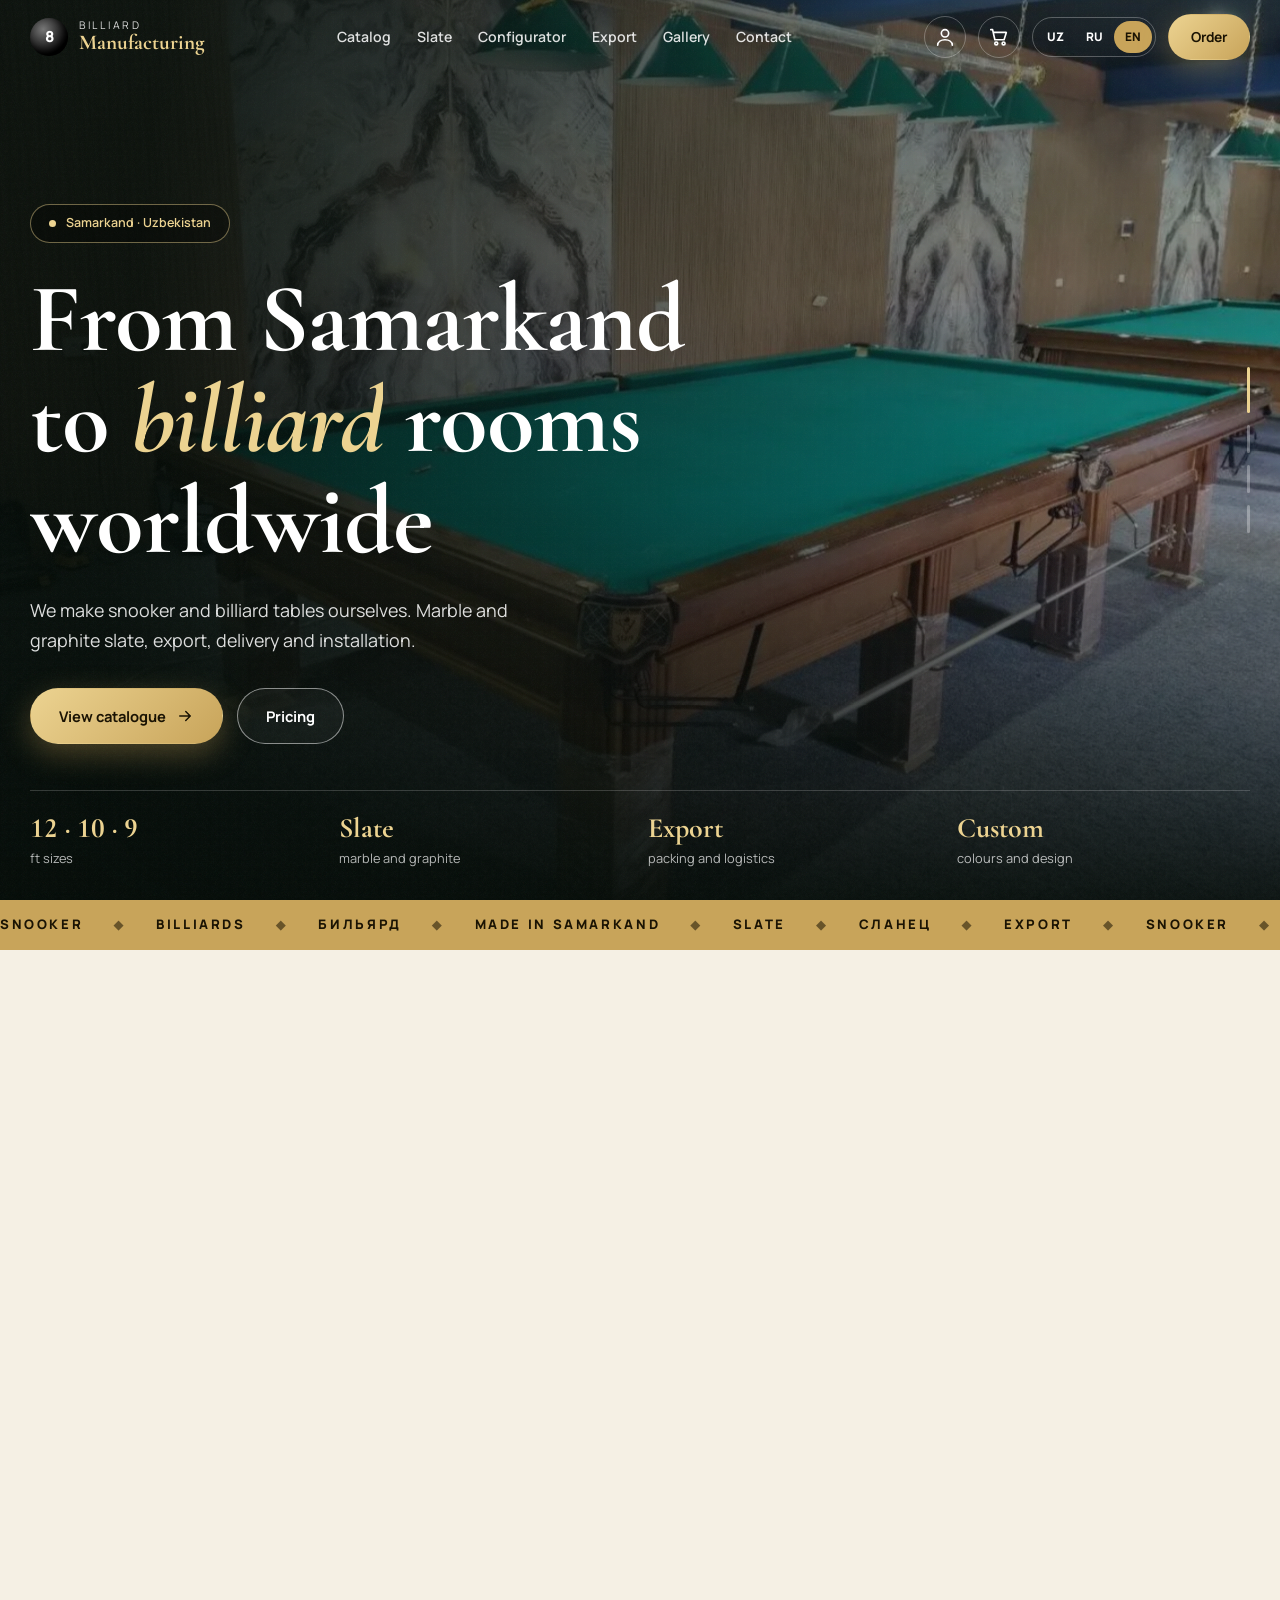
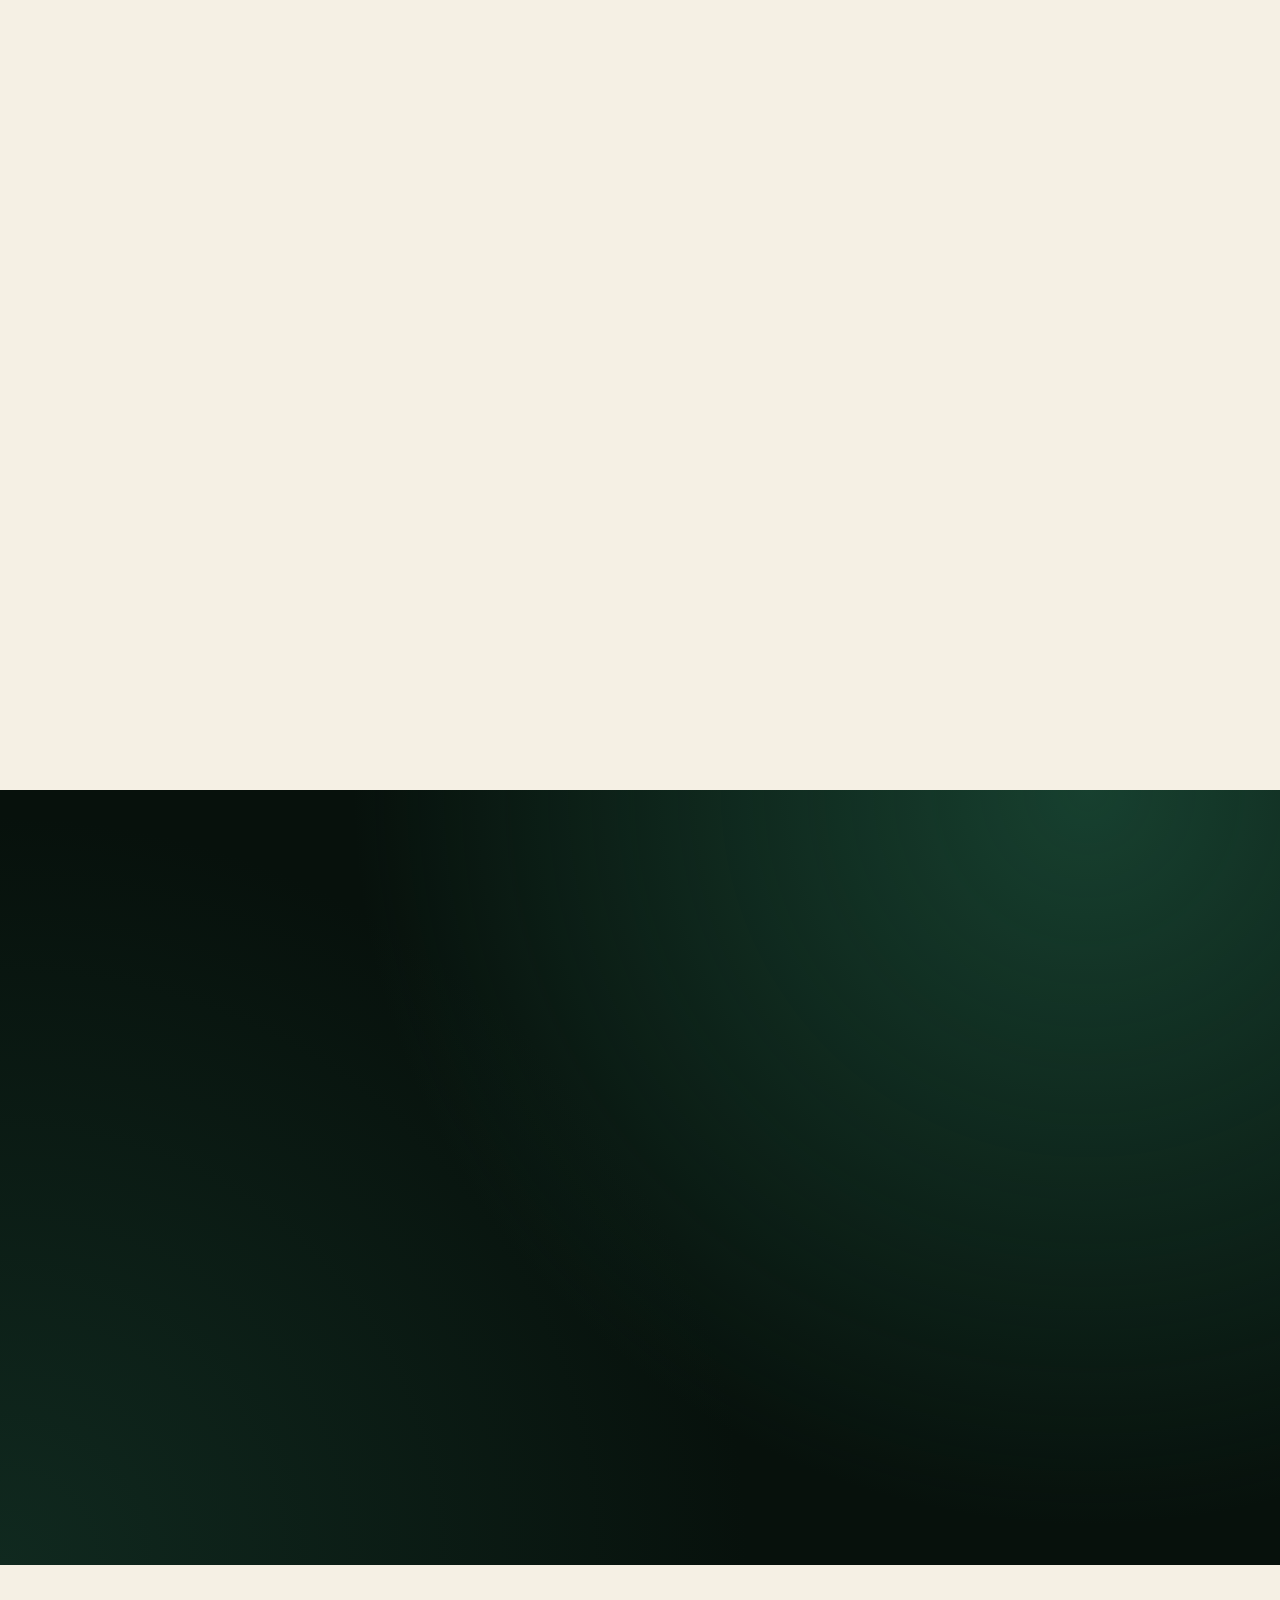
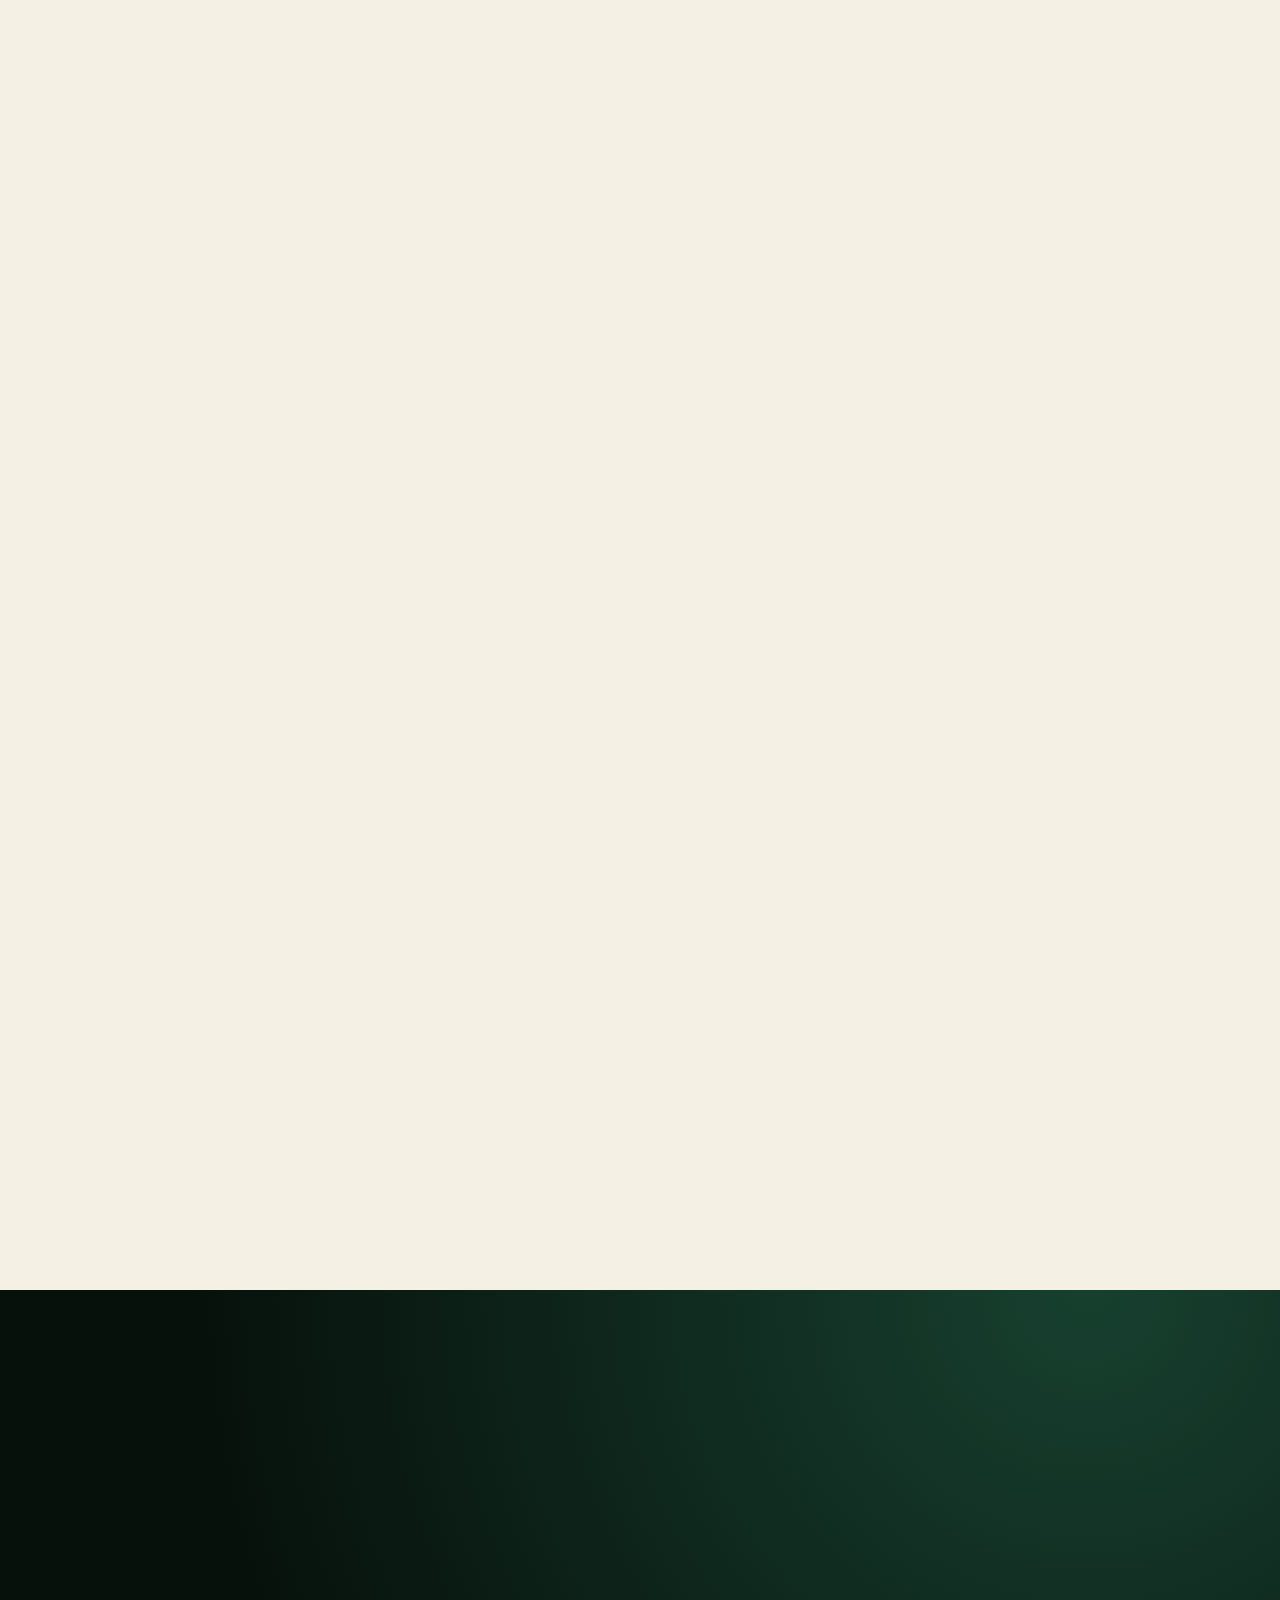
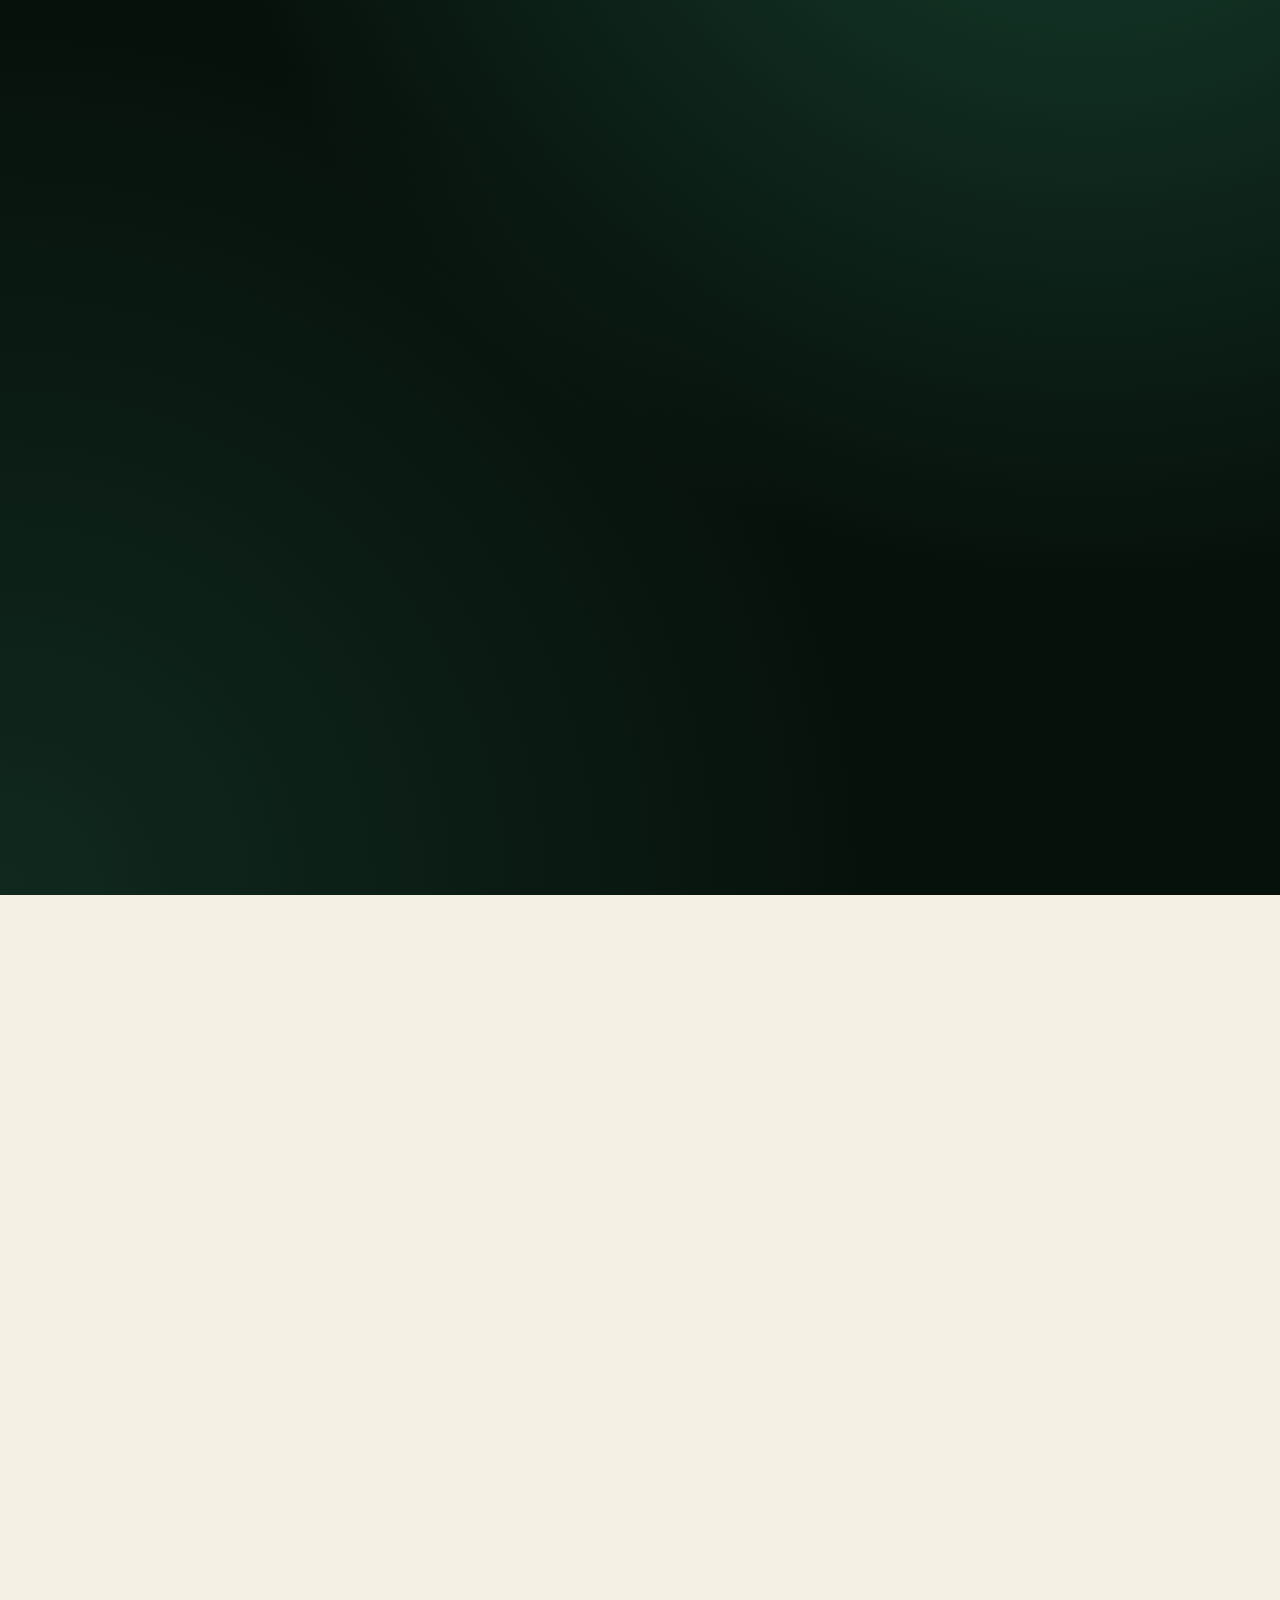
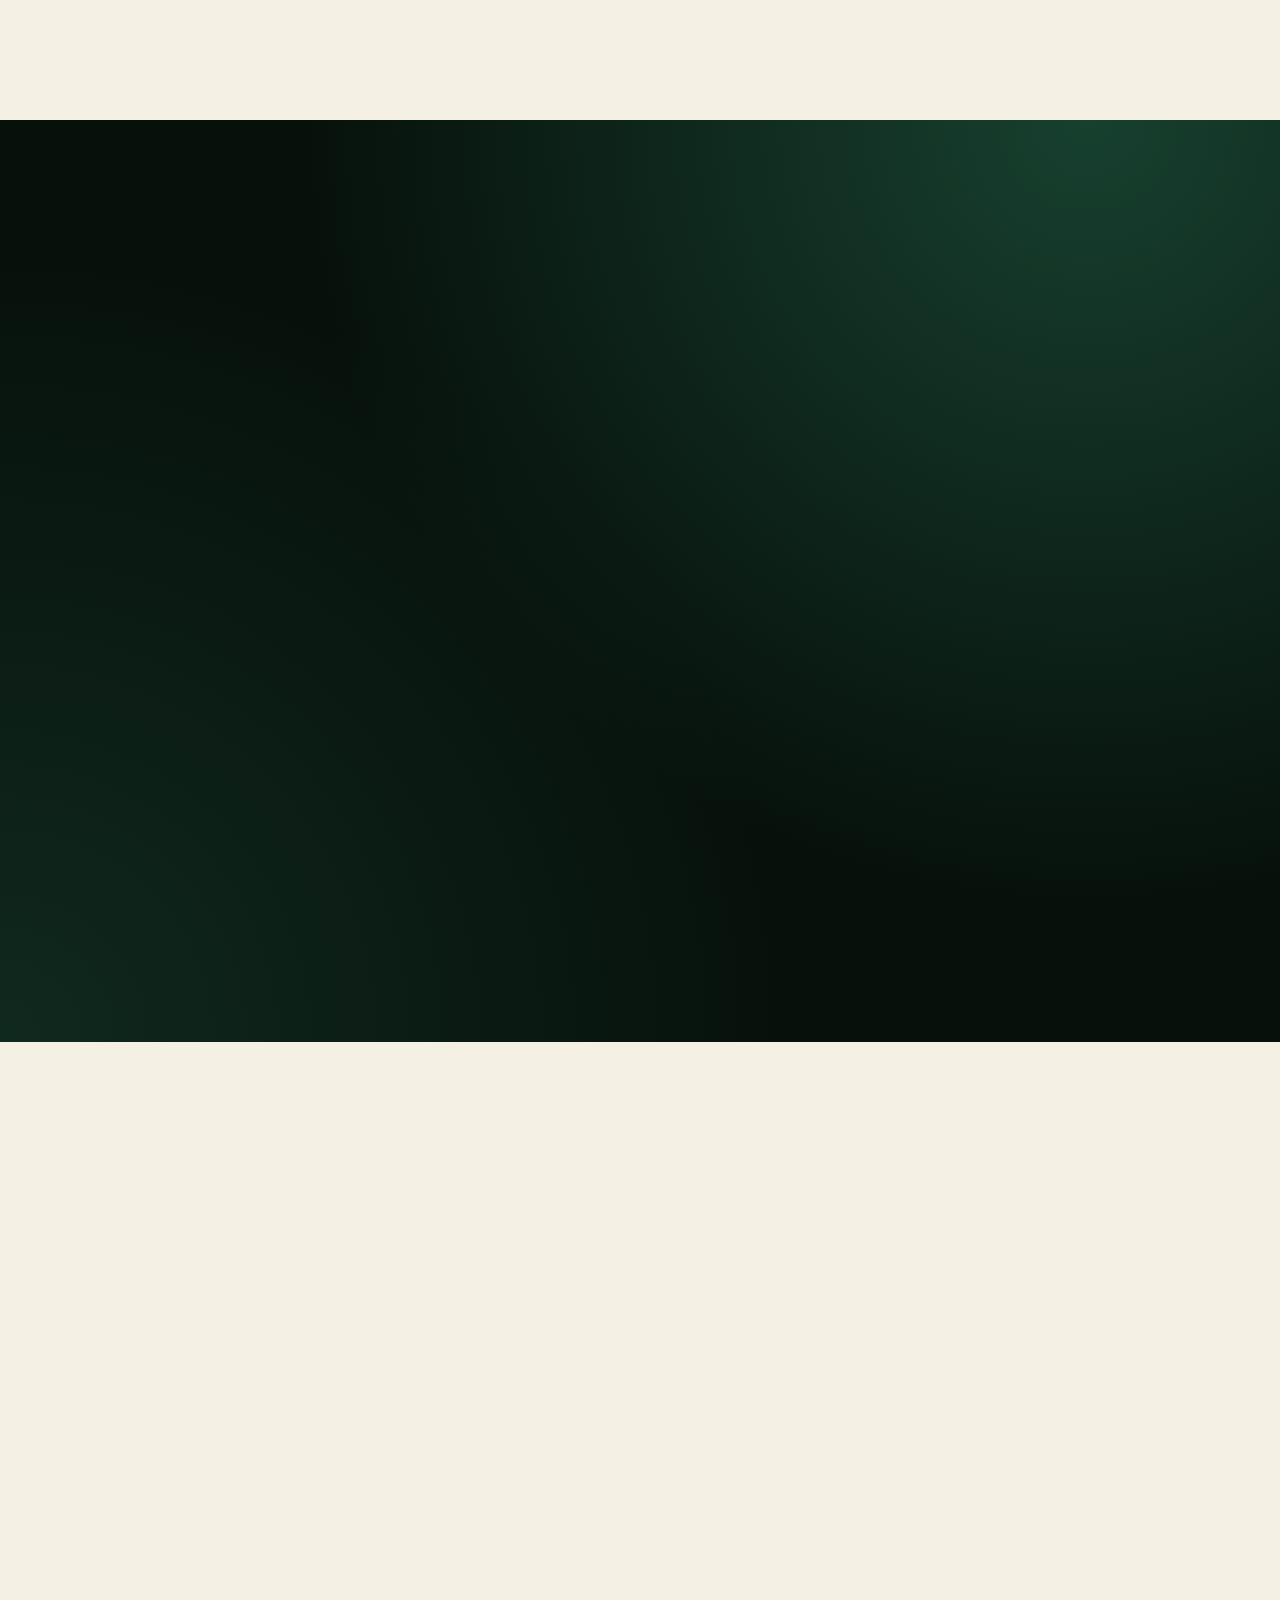
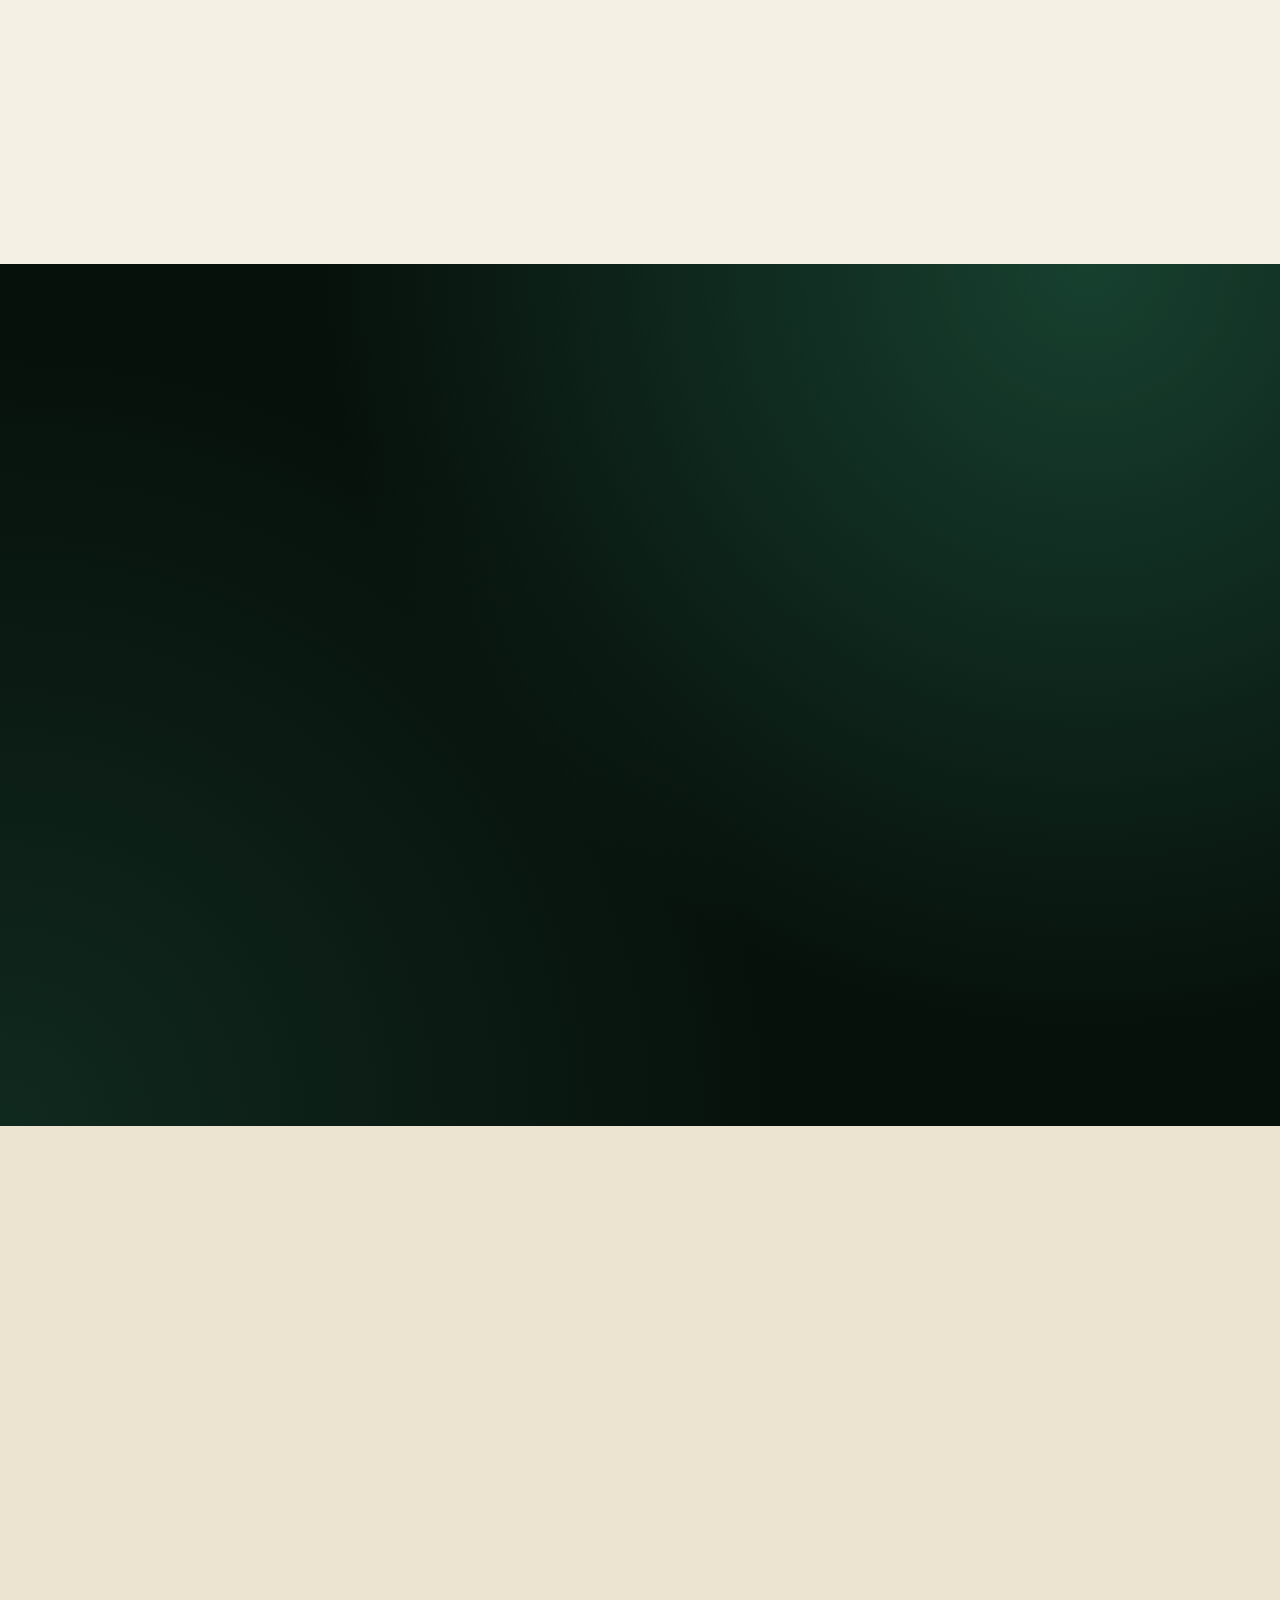
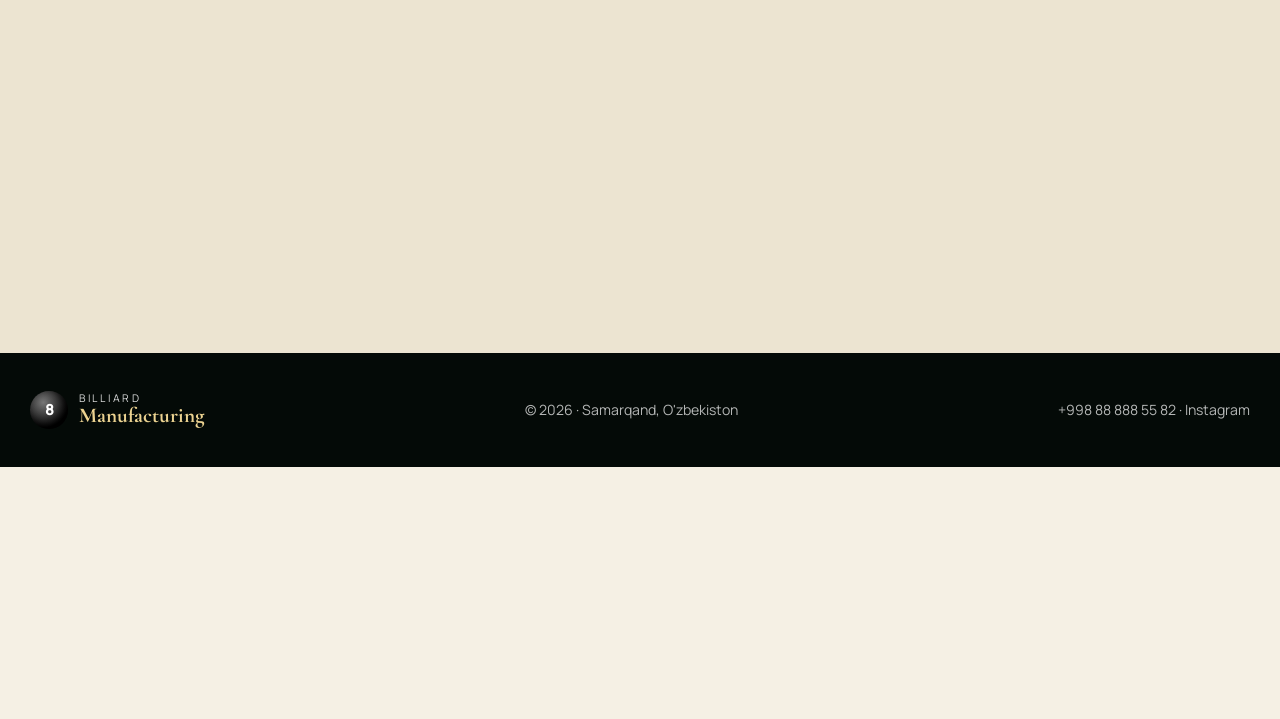
==== commit 4e10ca8b: "Fix stale-cache breakage: revalidate html/css/js, fingerprint assets; bot menu keyboard with prices," ====
--- a/index.html
+++ b/index.html
@@ -17,7 +17,7 @@
 <link href="https://fonts.googleapis.com/css2?family=Cormorant+Garamond:ital,wght@0,500;0,600;0,700;1,500;1,600&family=Manrope:wght@400;500;600;700;800&display=swap" rel="stylesheet">
 <script>document.documentElement.classList.add("js")</script>
 <script src="https://telegram.org/js/telegram-web-app.js" async></script>
-<link rel="stylesheet" href="css/style.css">
+<link rel="stylesheet" href="css/style.css?v=781141c3">
 <script type="application/ld+json">
 {"@context":"https://schema.org","@type":"LocalBusiness","name":"Bilyard ishlab chiqarish","telephone":"+998888885582","address":{"@type":"PostalAddress","addressLocality":"Samarqand","addressCountry":"UZ"},"description":"Snooker va bilyard stollari ishlab chiqarish, eksport, dastavka va o'rnatish.","sameAs":["https://www.instagram.com/bilyard_ishlab_chiqarish"]}
 </script>
@@ -416,8 +416,8 @@
   <div class="lb-c" id="lbC"></div>
 </div>
 
-<script src="js/i18n.js" defer></script>
-<script src="js/main.js" defer></script>
-<script src="js/shop.js" defer></script>
+<script src="js/i18n.js?v=a5f02566" defer></script>
+<script src="js/main.js?v=0a143e45" defer></script>
+<script src="js/shop.js?v=a8fe5c34" defer></script>
 </body>
 </html>
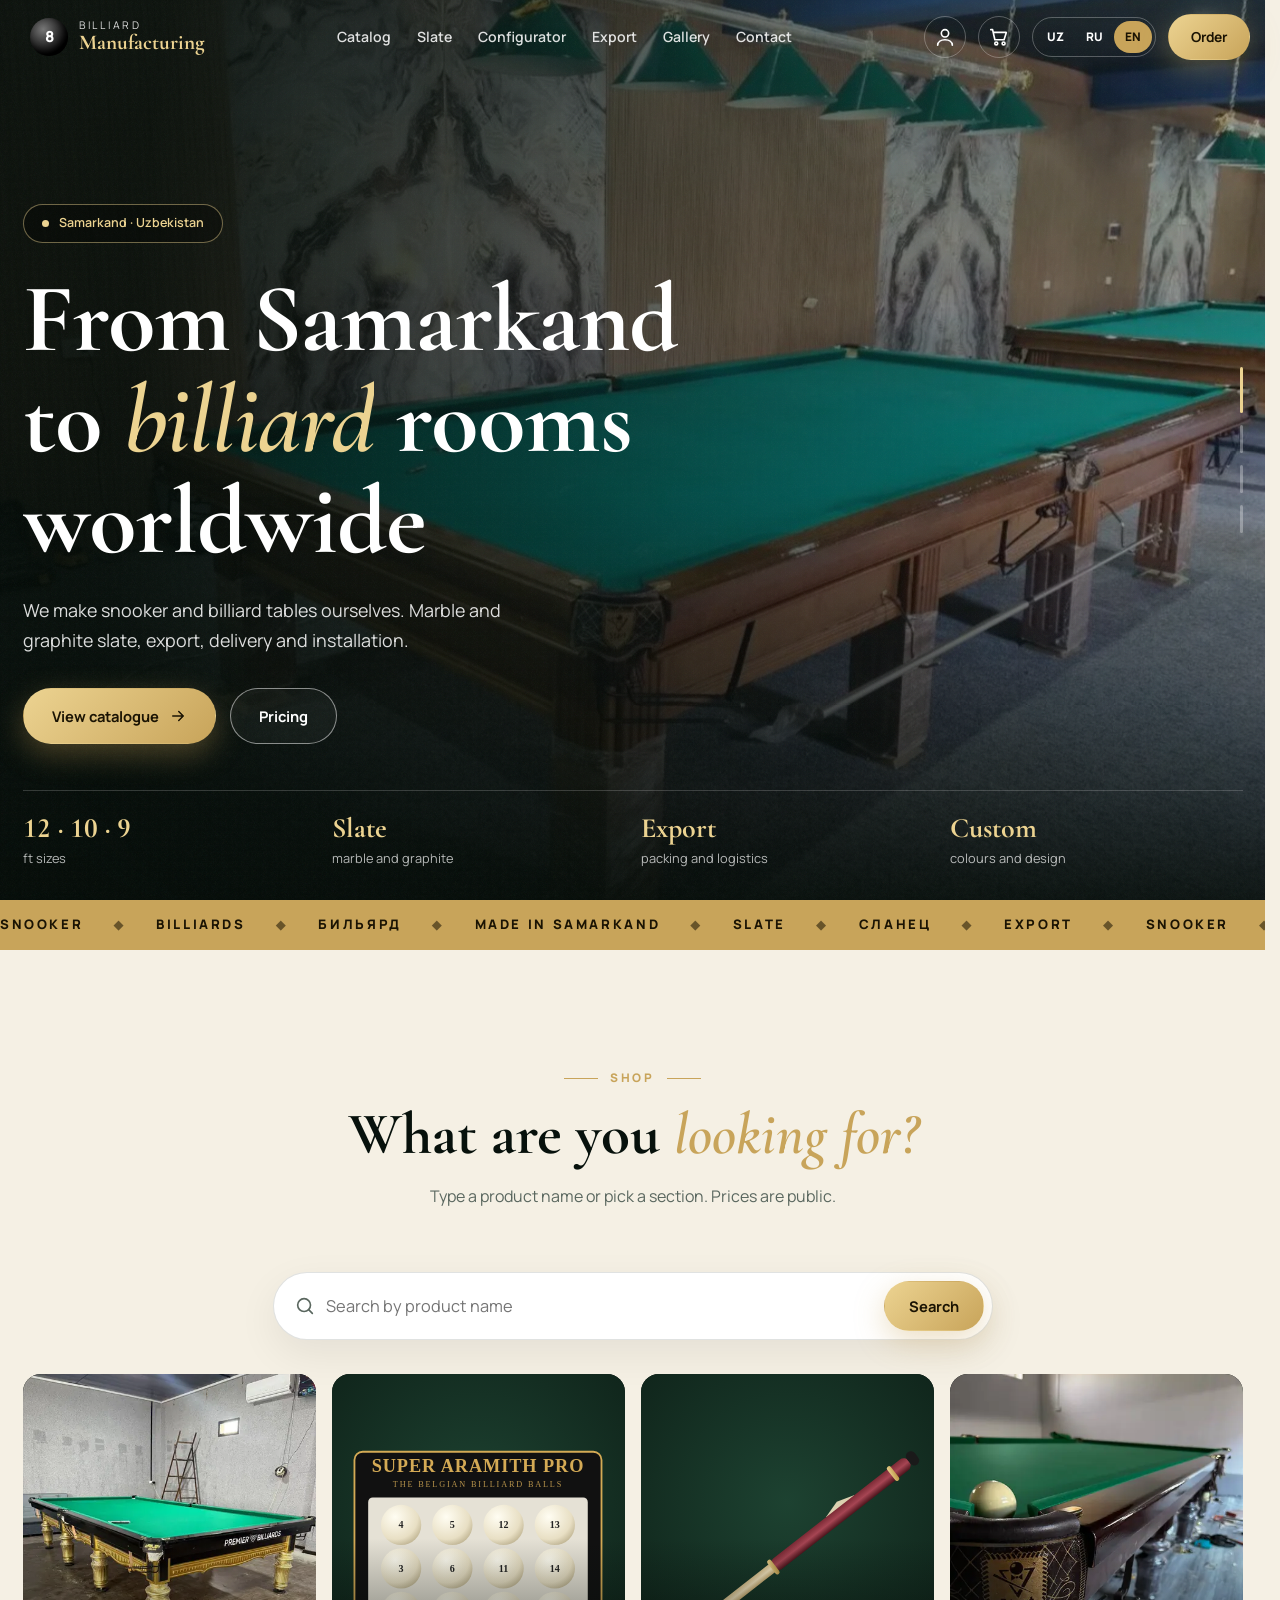
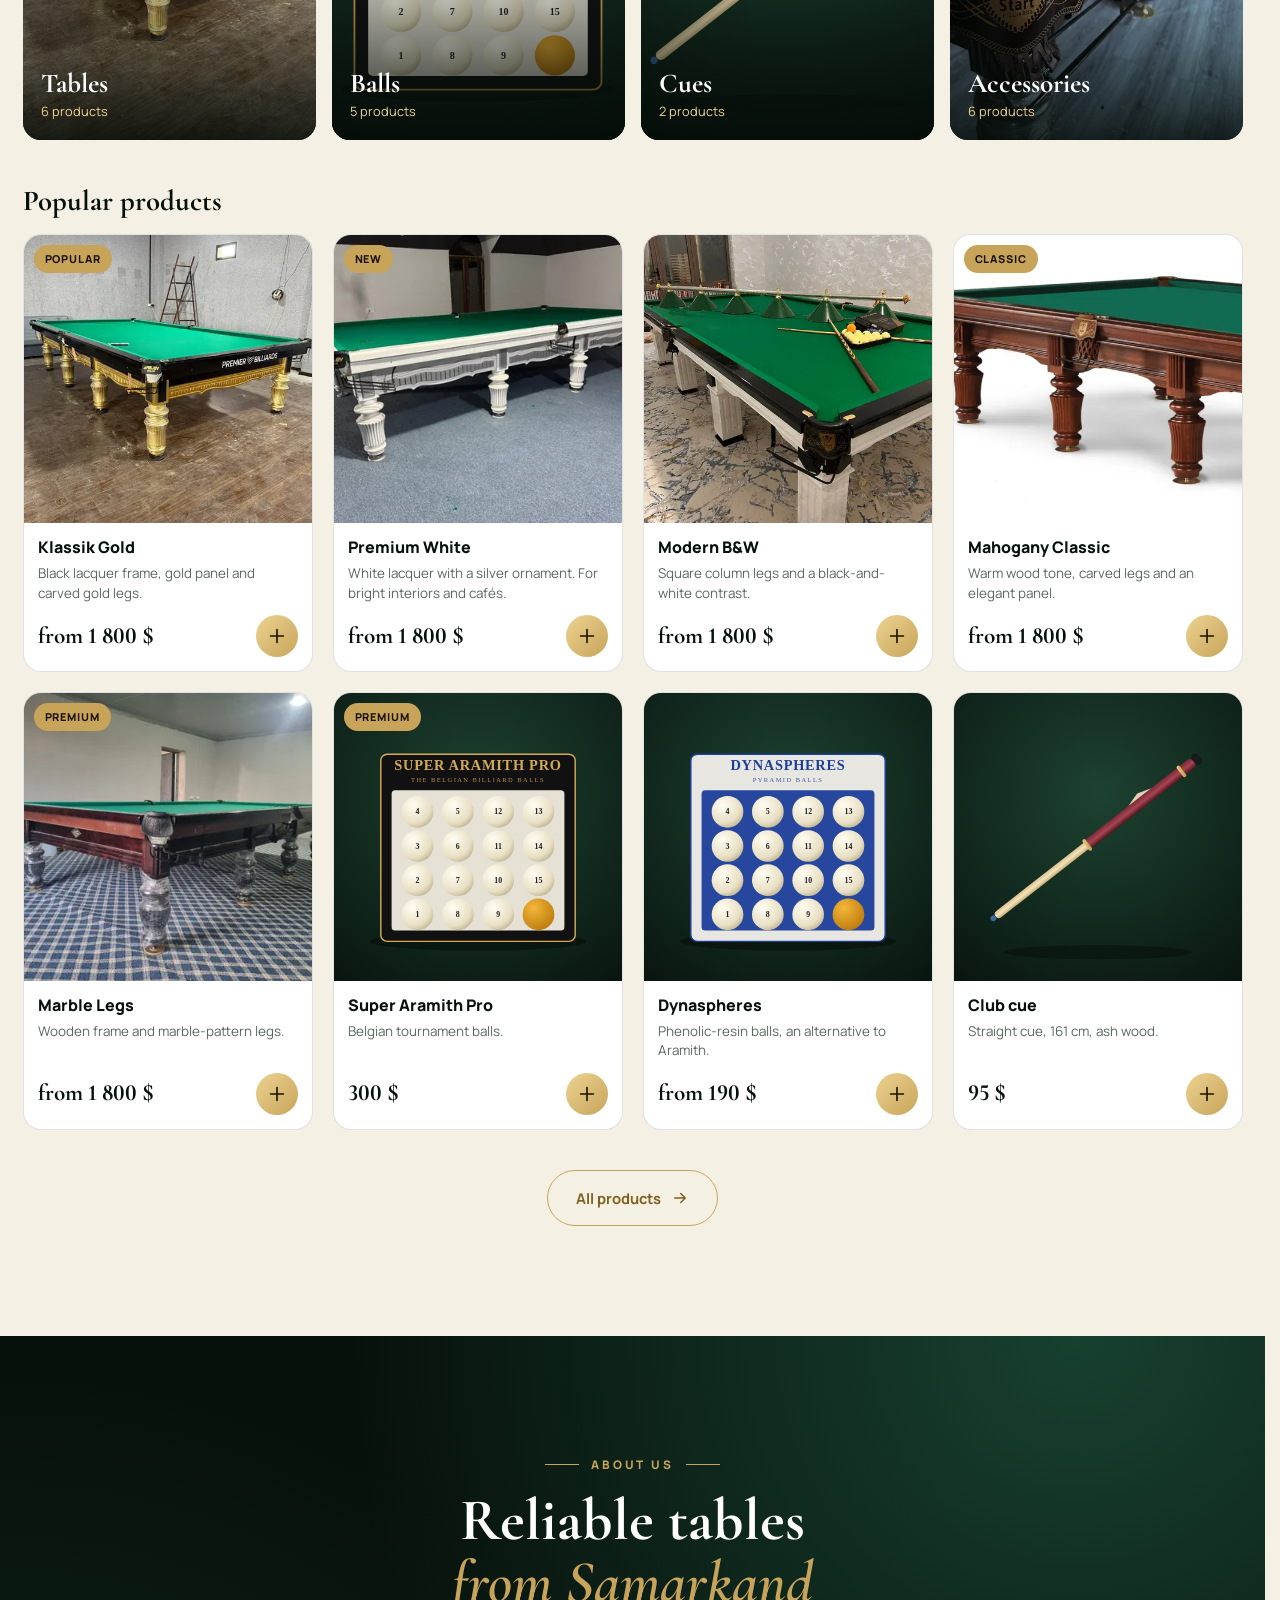
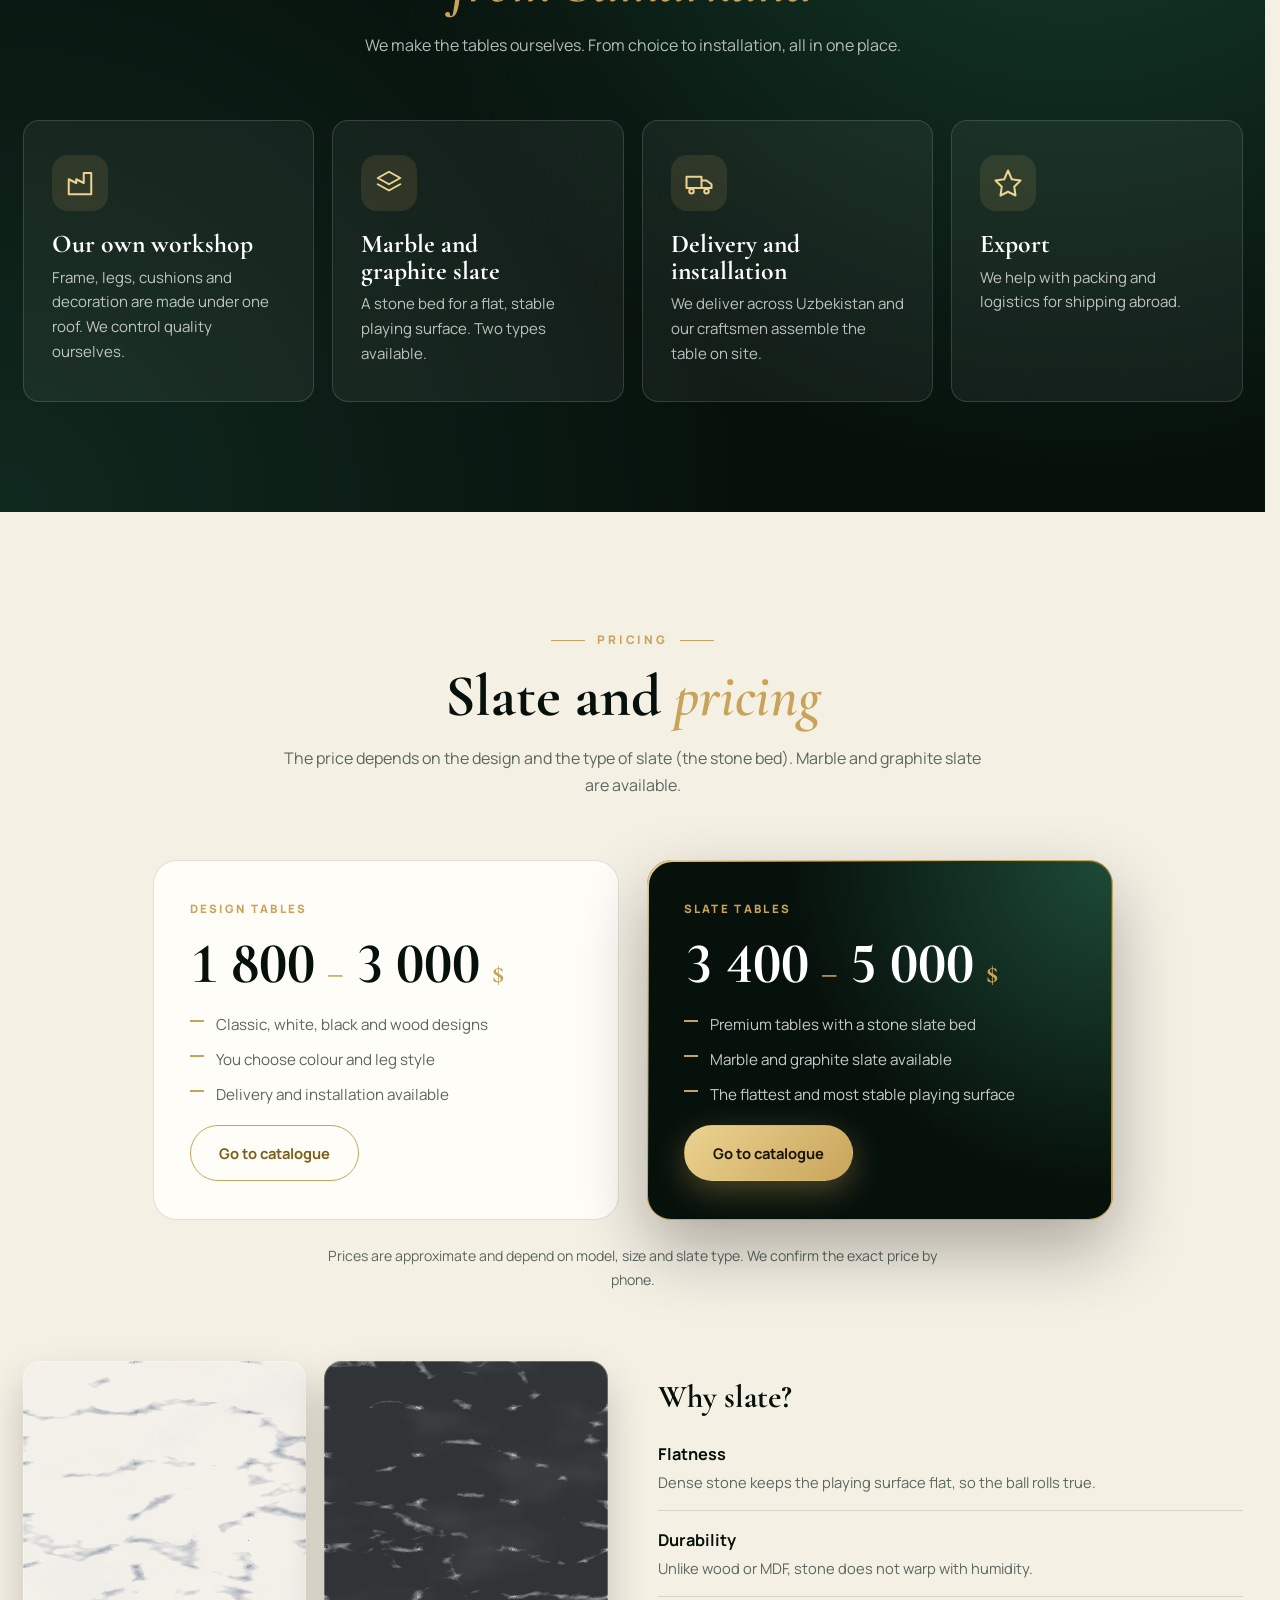
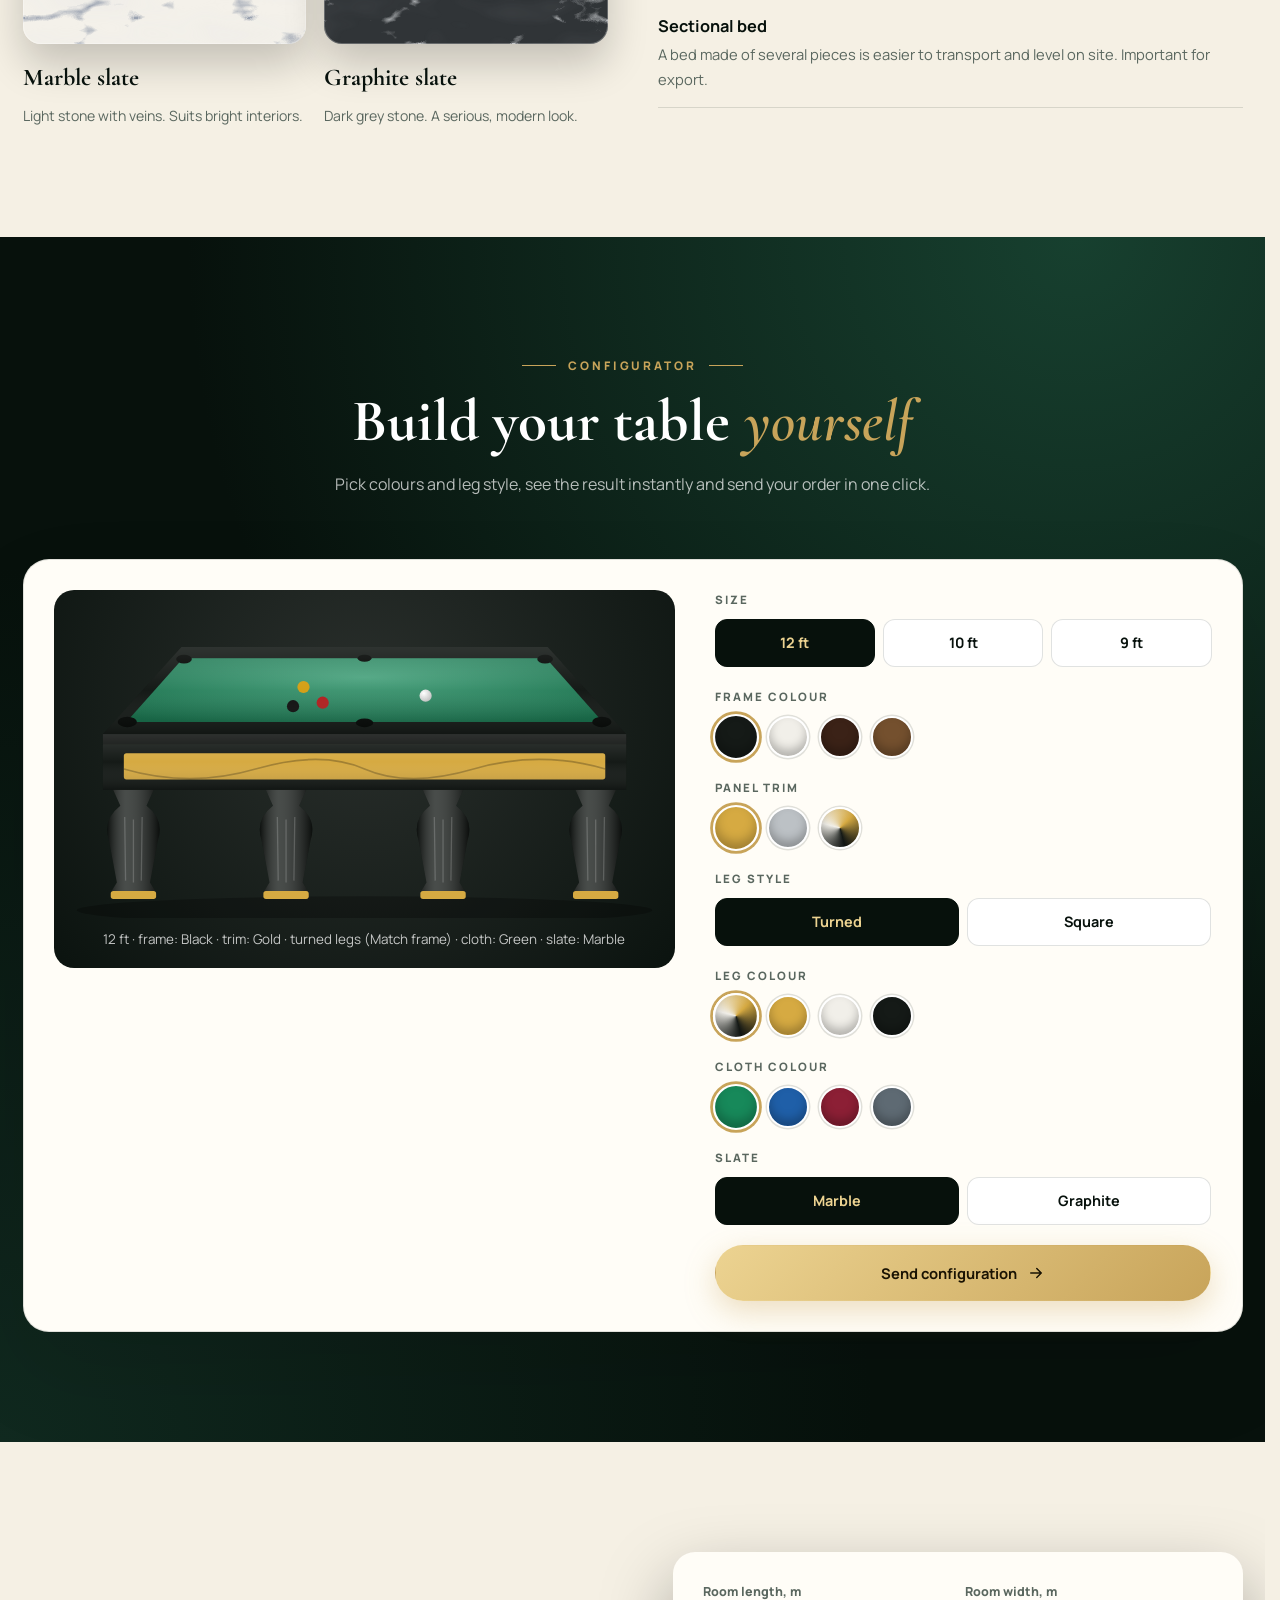
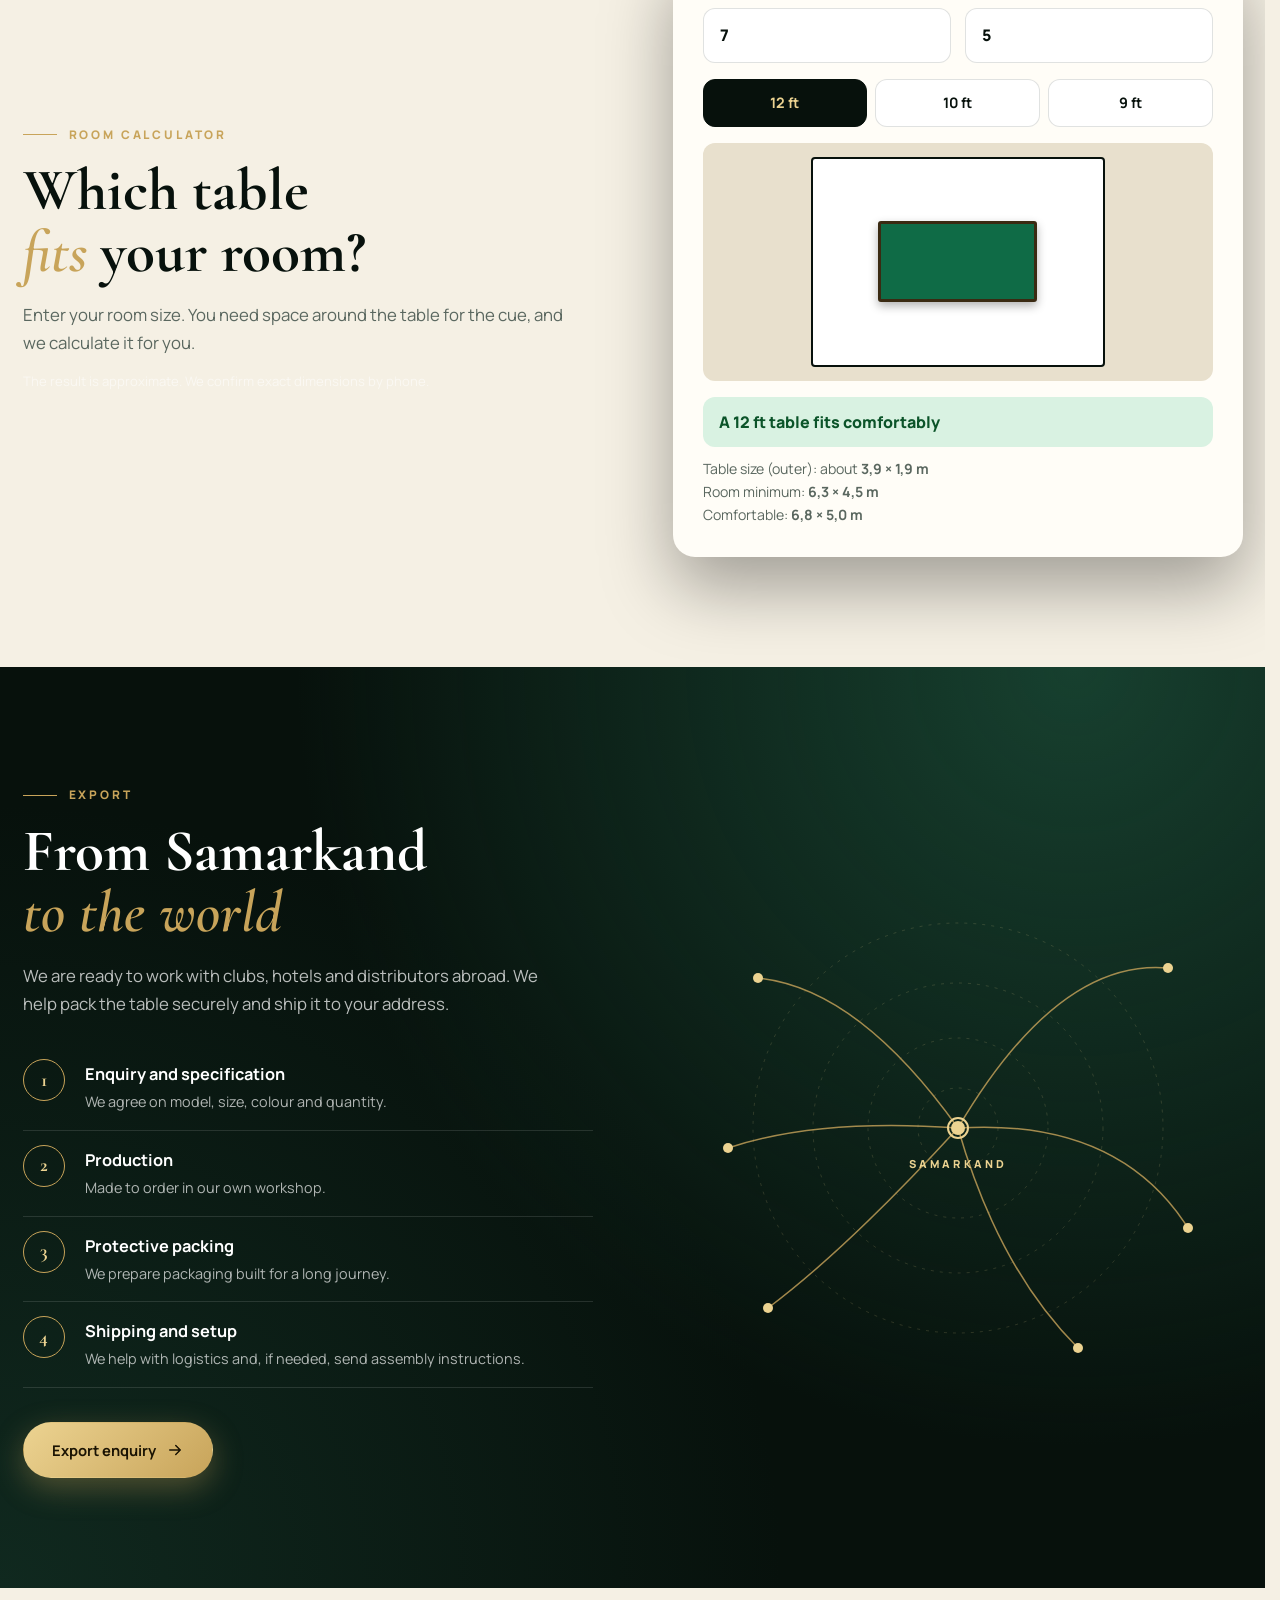
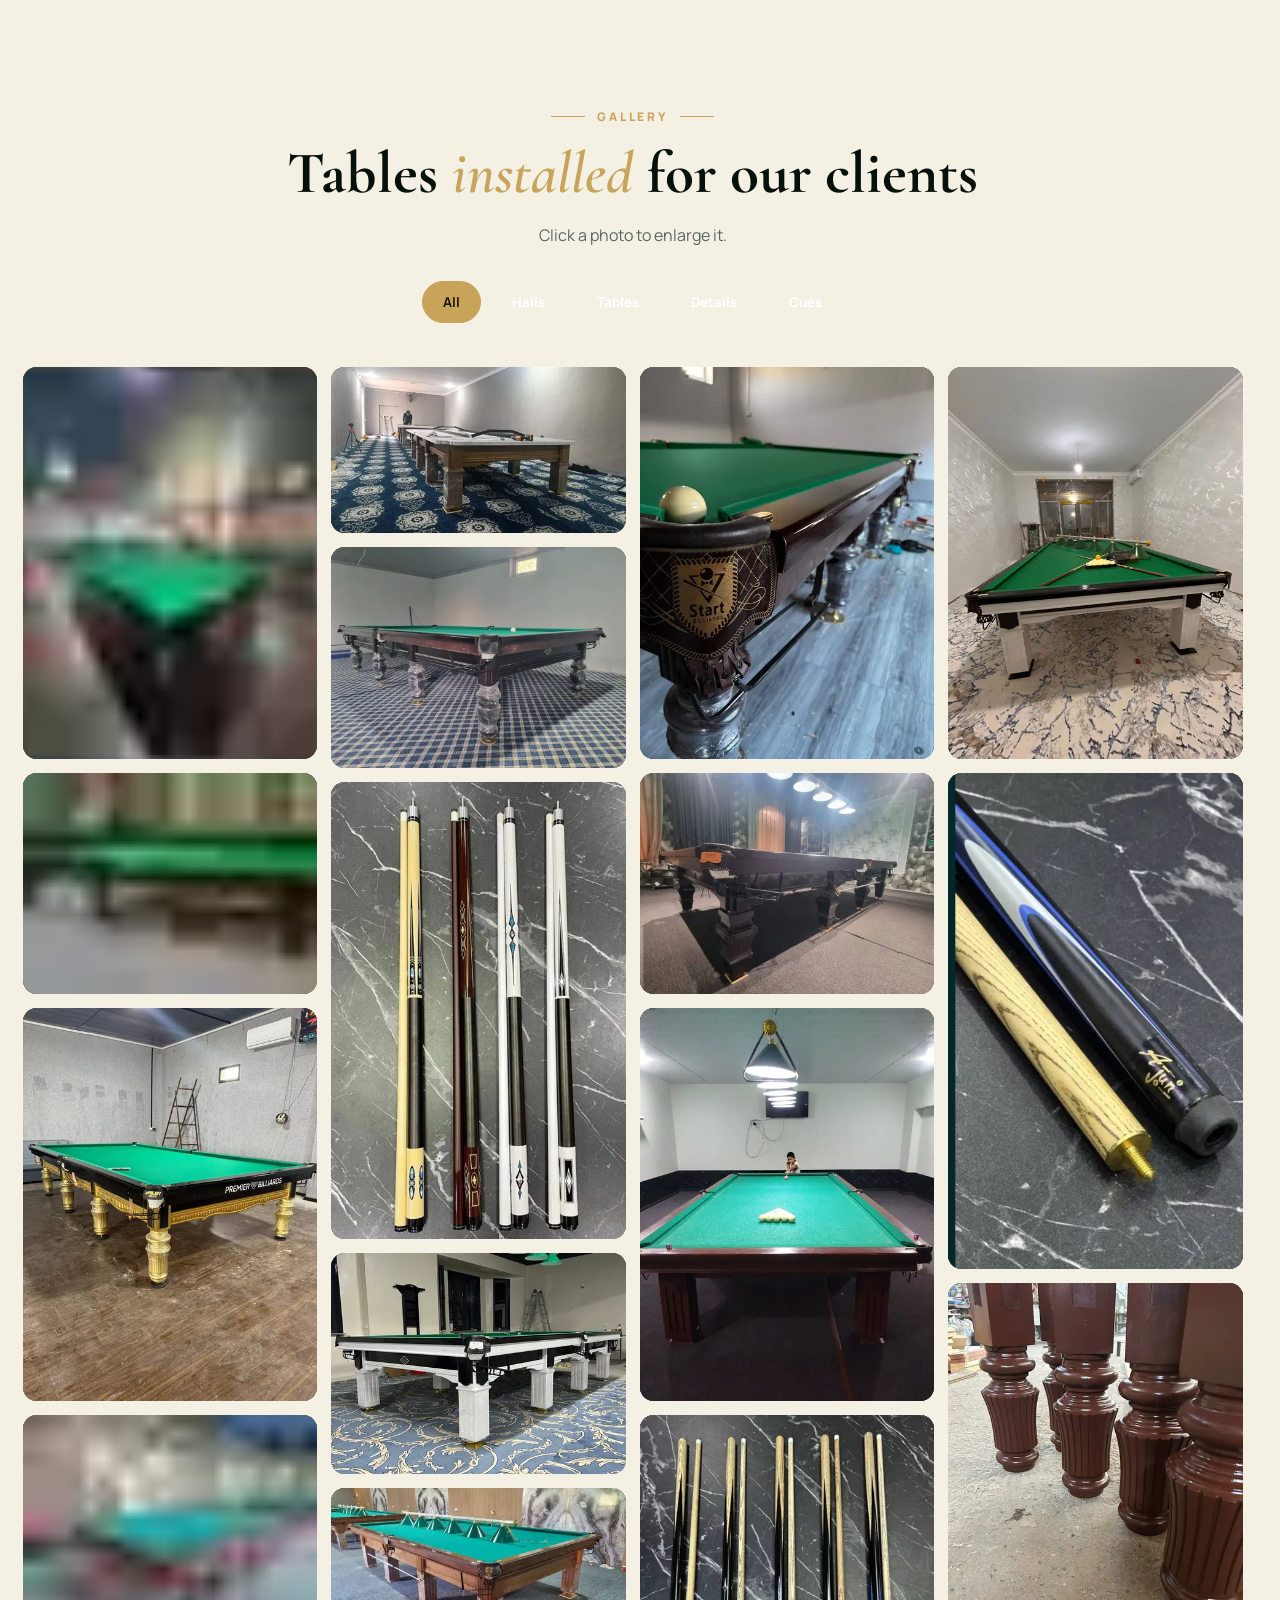
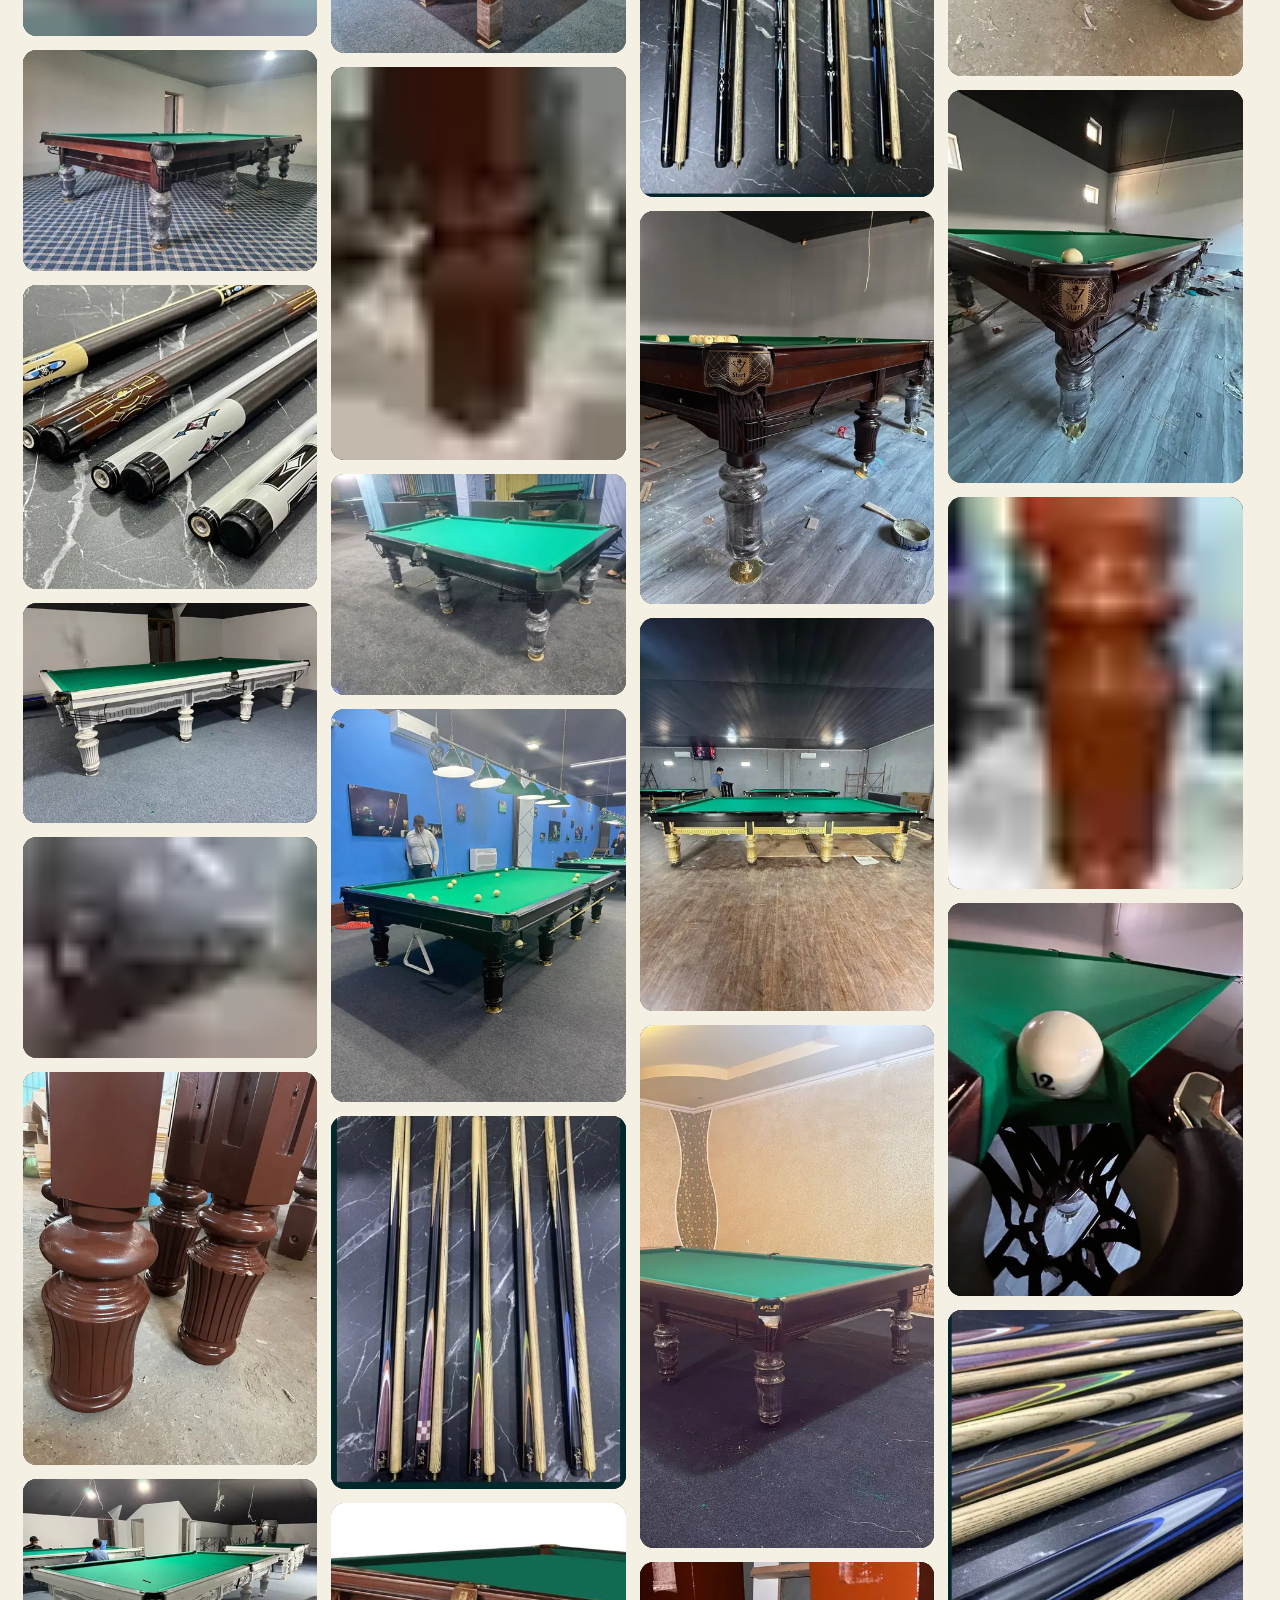
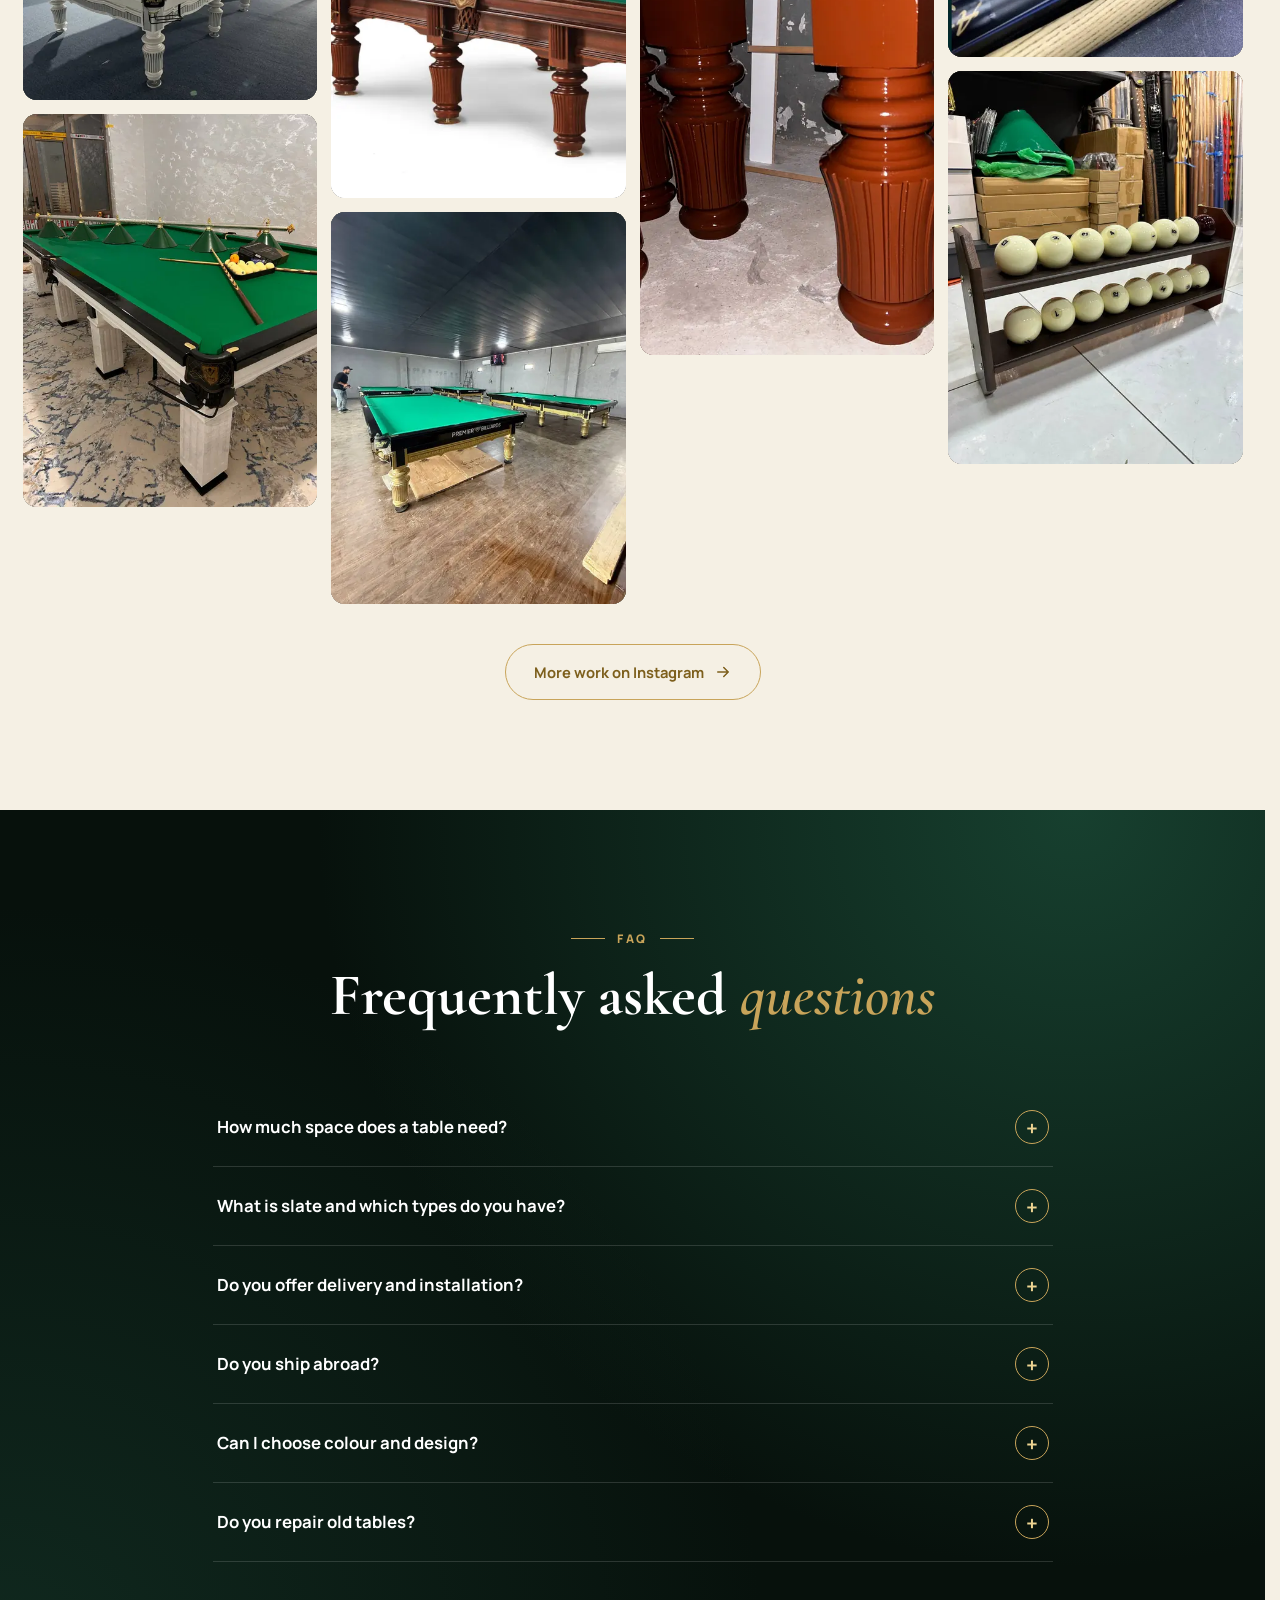
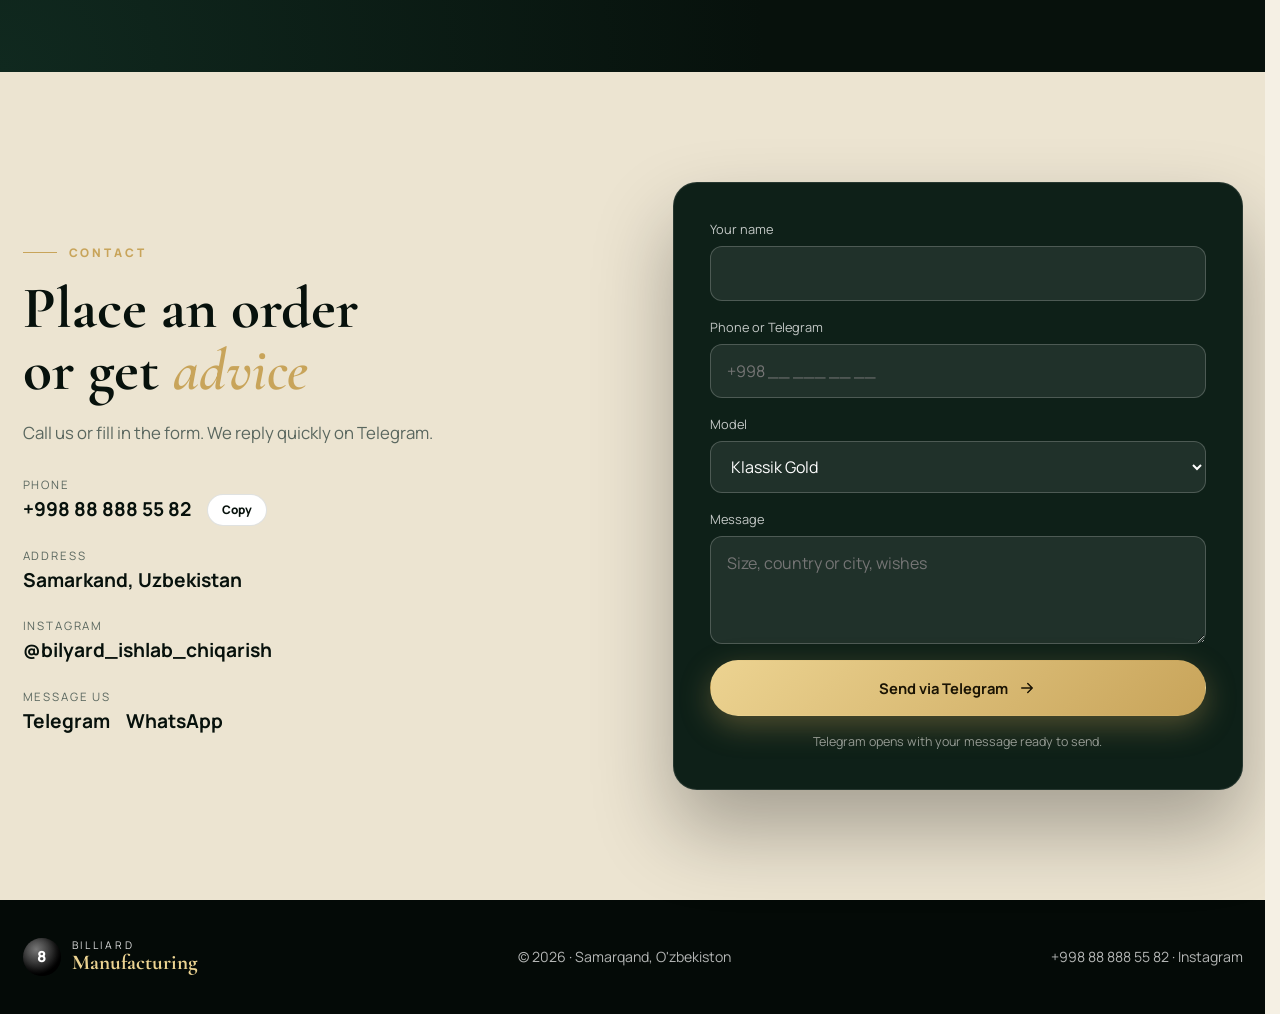
==== commit 5253be6d: "Fix scroll jumps and layout shifts: rename colliding .done class, drop content-visibility and blur p" ====
--- a/index.html
+++ b/index.html
@@ -11,13 +11,14 @@
 <meta property="og:description" content="Premium snooker va bilyard stollari. Slanets, eksport, dastavka va o'rnatish.">
 <meta property="og:image" content="img/opt/z08-960.webp">
 <link rel="icon" href="favicon.svg" type="image/svg+xml">
-<link rel="preconnect" href="https://fonts.googleapis.com">
-<link rel="preconnect" href="https://fonts.gstatic.com" crossorigin>
 <link rel="preload" as="image" href="img/opt/z08-960.webp" fetchpriority="high">
-<link href="https://fonts.googleapis.com/css2?family=Cormorant+Garamond:ital,wght@0,500;0,600;0,700;1,500;1,600&family=Manrope:wght@400;500;600;700;800&display=swap" rel="stylesheet">
+<link rel="preload" as="font" type="font/woff2" href="fonts/manrope-latin-66cfc0.woff2" crossorigin>
+<link rel="preload" as="font" type="font/woff2" href="fonts/cormorant-latin-2fed1d.woff2" crossorigin>
+<link rel="preload" as="font" type="font/woff2" href="fonts/cormorant-latin-25e309.woff2" crossorigin>
+<link rel="stylesheet" href="css/fonts.css?v=c96f798c">
 <script>document.documentElement.classList.add("js")</script>
 <script src="https://telegram.org/js/telegram-web-app.js" async></script>
-<link rel="stylesheet" href="css/style.css?v=781141c3">
+<link rel="stylesheet" href="css/style.css?v=3876b0ca">
 <script type="application/ld+json">
 {"@context":"https://schema.org","@type":"LocalBusiness","name":"Bilyard ishlab chiqarish","telephone":"+998888885582","address":{"@type":"PostalAddress","addressLocality":"Samarqand","addressCountry":"UZ"},"description":"Snooker va bilyard stollari ishlab chiqarish, eksport, dastavka va o'rnatish.","sameAs":["https://www.instagram.com/bilyard_ishlab_chiqarish"]}
 </script>
@@ -417,7 +418,7 @@
 </div>
 
 <script src="js/i18n.js?v=a5f02566" defer></script>
-<script src="js/main.js?v=0a143e45" defer></script>
+<script src="js/main.js?v=db9ff8a0" defer></script>
 <script src="js/shop.js?v=a8fe5c34" defer></script>
 </body>
 </html>
--- a/css/fonts.css
+++ b/css/fonts.css
@@ -0,0 +1,271 @@
+/* self-hosted Google Fonts (Cormorant Garamond, Manrope): no third-party request, no render-blocking CDN */
+/* cyrillic */
+@font-face {
+  font-family: 'Cormorant Garamond';
+  font-style: italic;
+  font-weight: 500;
+  font-display: swap;
+  src: url(../fonts/cormorant-cyrillic-034e3f.woff2) format('woff2');
+  unicode-range: U+0301, U+0400-045F, U+0490-0491, U+04B0-04B1, U+2116;
+}
+/* latin-ext */
+@font-face {
+  font-family: 'Cormorant Garamond';
+  font-style: italic;
+  font-weight: 500;
+  font-display: swap;
+  src: url(../fonts/cormorant-latin-ext-a89ed2.woff2) format('woff2');
+  unicode-range: U+0100-02BA, U+02BD-02C5, U+02C7-02CC, U+02CE-02D7, U+02DD-02FF, U+0304, U+0308, U+0329, U+1D00-1DBF, U+1E00-1E9F, U+1EF2-1EFF, U+2020, U+20A0-20AB, U+20AD-20C4, U+2113, U+2C60-2C7F, U+A720-A7FF;
+}
+/* latin */
+@font-face {
+  font-family: 'Cormorant Garamond';
+  font-style: italic;
+  font-weight: 500;
+  font-display: swap;
+  src: url(../fonts/cormorant-latin-25e309.woff2) format('woff2');
+  unicode-range: U+0000-00FF, U+0131, U+0152-0153, U+02BB-02BC, U+02C6, U+02DA, U+02DC, U+0304, U+0308, U+0329, U+2000-206F, U+20AC, U+2122, U+2191, U+2193, U+2212, U+2215, U+FEFF, U+FFFD;
+}
+/* cyrillic */
+@font-face {
+  font-family: 'Cormorant Garamond';
+  font-style: italic;
+  font-weight: 600;
+  font-display: swap;
+  src: url(../fonts/cormorant-cyrillic-034e3f.woff2) format('woff2');
+  unicode-range: U+0301, U+0400-045F, U+0490-0491, U+04B0-04B1, U+2116;
+}
+/* latin-ext */
+@font-face {
+  font-family: 'Cormorant Garamond';
+  font-style: italic;
+  font-weight: 600;
+  font-display: swap;
+  src: url(../fonts/cormorant-latin-ext-a89ed2.woff2) format('woff2');
+  unicode-range: U+0100-02BA, U+02BD-02C5, U+02C7-02CC, U+02CE-02D7, U+02DD-02FF, U+0304, U+0308, U+0329, U+1D00-1DBF, U+1E00-1E9F, U+1EF2-1EFF, U+2020, U+20A0-20AB, U+20AD-20C4, U+2113, U+2C60-2C7F, U+A720-A7FF;
+}
+/* latin */
+@font-face {
+  font-family: 'Cormorant Garamond';
+  font-style: italic;
+  font-weight: 600;
+  font-display: swap;
+  src: url(../fonts/cormorant-latin-25e309.woff2) format('woff2');
+  unicode-range: U+0000-00FF, U+0131, U+0152-0153, U+02BB-02BC, U+02C6, U+02DA, U+02DC, U+0304, U+0308, U+0329, U+2000-206F, U+20AC, U+2122, U+2191, U+2193, U+2212, U+2215, U+FEFF, U+FFFD;
+}
+/* cyrillic */
+@font-face {
+  font-family: 'Cormorant Garamond';
+  font-style: normal;
+  font-weight: 500;
+  font-display: swap;
+  src: url(../fonts/cormorant-cyrillic-4f4a82.woff2) format('woff2');
+  unicode-range: U+0301, U+0400-045F, U+0490-0491, U+04B0-04B1, U+2116;
+}
+/* latin-ext */
+@font-face {
+  font-family: 'Cormorant Garamond';
+  font-style: normal;
+  font-weight: 500;
+  font-display: swap;
+  src: url(../fonts/cormorant-latin-ext-907682.woff2) format('woff2');
+  unicode-range: U+0100-02BA, U+02BD-02C5, U+02C7-02CC, U+02CE-02D7, U+02DD-02FF, U+0304, U+0308, U+0329, U+1D00-1DBF, U+1E00-1E9F, U+1EF2-1EFF, U+2020, U+20A0-20AB, U+20AD-20C4, U+2113, U+2C60-2C7F, U+A720-A7FF;
+}
+/* latin */
+@font-face {
+  font-family: 'Cormorant Garamond';
+  font-style: normal;
+  font-weight: 500;
+  font-display: swap;
+  src: url(../fonts/cormorant-latin-2fed1d.woff2) format('woff2');
+  unicode-range: U+0000-00FF, U+0131, U+0152-0153, U+02BB-02BC, U+02C6, U+02DA, U+02DC, U+0304, U+0308, U+0329, U+2000-206F, U+20AC, U+2122, U+2191, U+2193, U+2212, U+2215, U+FEFF, U+FFFD;
+}
+/* cyrillic */
+@font-face {
+  font-family: 'Cormorant Garamond';
+  font-style: normal;
+  font-weight: 600;
+  font-display: swap;
+  src: url(../fonts/cormorant-cyrillic-4f4a82.woff2) format('woff2');
+  unicode-range: U+0301, U+0400-045F, U+0490-0491, U+04B0-04B1, U+2116;
+}
+/* latin-ext */
+@font-face {
+  font-family: 'Cormorant Garamond';
+  font-style: normal;
+  font-weight: 600;
+  font-display: swap;
+  src: url(../fonts/cormorant-latin-ext-907682.woff2) format('woff2');
+  unicode-range: U+0100-02BA, U+02BD-02C5, U+02C7-02CC, U+02CE-02D7, U+02DD-02FF, U+0304, U+0308, U+0329, U+1D00-1DBF, U+1E00-1E9F, U+1EF2-1EFF, U+2020, U+20A0-20AB, U+20AD-20C4, U+2113, U+2C60-2C7F, U+A720-A7FF;
+}
+/* latin */
+@font-face {
+  font-family: 'Cormorant Garamond';
+  font-style: normal;
+  font-weight: 600;
+  font-display: swap;
+  src: url(../fonts/cormorant-latin-2fed1d.woff2) format('woff2');
+  unicode-range: U+0000-00FF, U+0131, U+0152-0153, U+02BB-02BC, U+02C6, U+02DA, U+02DC, U+0304, U+0308, U+0329, U+2000-206F, U+20AC, U+2122, U+2191, U+2193, U+2212, U+2215, U+FEFF, U+FFFD;
+}
+/* cyrillic */
+@font-face {
+  font-family: 'Cormorant Garamond';
+  font-style: normal;
+  font-weight: 700;
+  font-display: swap;
+  src: url(../fonts/cormorant-cyrillic-4f4a82.woff2) format('woff2');
+  unicode-range: U+0301, U+0400-045F, U+0490-0491, U+04B0-04B1, U+2116;
+}
+/* latin-ext */
+@font-face {
+  font-family: 'Cormorant Garamond';
+  font-style: normal;
+  font-weight: 700;
+  font-display: swap;
+  src: url(../fonts/cormorant-latin-ext-907682.woff2) format('woff2');
+  unicode-range: U+0100-02BA, U+02BD-02C5, U+02C7-02CC, U+02CE-02D7, U+02DD-02FF, U+0304, U+0308, U+0329, U+1D00-1DBF, U+1E00-1E9F, U+1EF2-1EFF, U+2020, U+20A0-20AB, U+20AD-20C4, U+2113, U+2C60-2C7F, U+A720-A7FF;
+}
+/* latin */
+@font-face {
+  font-family: 'Cormorant Garamond';
+  font-style: normal;
+  font-weight: 700;
+  font-display: swap;
+  src: url(../fonts/cormorant-latin-2fed1d.woff2) format('woff2');
+  unicode-range: U+0000-00FF, U+0131, U+0152-0153, U+02BB-02BC, U+02C6, U+02DA, U+02DC, U+0304, U+0308, U+0329, U+2000-206F, U+20AC, U+2122, U+2191, U+2193, U+2212, U+2215, U+FEFF, U+FFFD;
+}
+/* cyrillic */
+@font-face {
+  font-family: 'Manrope';
+  font-style: normal;
+  font-weight: 400;
+  font-display: swap;
+  src: url(../fonts/manrope-cyrillic-9f2868.woff2) format('woff2');
+  unicode-range: U+0301, U+0400-045F, U+0490-0491, U+04B0-04B1, U+2116;
+}
+/* latin-ext */
+@font-face {
+  font-family: 'Manrope';
+  font-style: normal;
+  font-weight: 400;
+  font-display: swap;
+  src: url(../fonts/manrope-latin-ext-4f1857.woff2) format('woff2');
+  unicode-range: U+0100-02BA, U+02BD-02C5, U+02C7-02CC, U+02CE-02D7, U+02DD-02FF, U+0304, U+0308, U+0329, U+1D00-1DBF, U+1E00-1E9F, U+1EF2-1EFF, U+2020, U+20A0-20AB, U+20AD-20C4, U+2113, U+2C60-2C7F, U+A720-A7FF;
+}
+/* latin */
+@font-face {
+  font-family: 'Manrope';
+  font-style: normal;
+  font-weight: 400;
+  font-display: swap;
+  src: url(../fonts/manrope-latin-66cfc0.woff2) format('woff2');
+  unicode-range: U+0000-00FF, U+0131, U+0152-0153, U+02BB-02BC, U+02C6, U+02DA, U+02DC, U+0304, U+0308, U+0329, U+2000-206F, U+20AC, U+2122, U+2191, U+2193, U+2212, U+2215, U+FEFF, U+FFFD;
+}
+/* cyrillic */
+@font-face {
+  font-family: 'Manrope';
+  font-style: normal;
+  font-weight: 500;
+  font-display: swap;
+  src: url(../fonts/manrope-cyrillic-9f2868.woff2) format('woff2');
+  unicode-range: U+0301, U+0400-045F, U+0490-0491, U+04B0-04B1, U+2116;
+}
+/* latin-ext */
+@font-face {
+  font-family: 'Manrope';
+  font-style: normal;
+  font-weight: 500;
+  font-display: swap;
+  src: url(../fonts/manrope-latin-ext-4f1857.woff2) format('woff2');
+  unicode-range: U+0100-02BA, U+02BD-02C5, U+02C7-02CC, U+02CE-02D7, U+02DD-02FF, U+0304, U+0308, U+0329, U+1D00-1DBF, U+1E00-1E9F, U+1EF2-1EFF, U+2020, U+20A0-20AB, U+20AD-20C4, U+2113, U+2C60-2C7F, U+A720-A7FF;
+}
+/* latin */
+@font-face {
+  font-family: 'Manrope';
+  font-style: normal;
+  font-weight: 500;
+  font-display: swap;
+  src: url(../fonts/manrope-latin-66cfc0.woff2) format('woff2');
+  unicode-range: U+0000-00FF, U+0131, U+0152-0153, U+02BB-02BC, U+02C6, U+02DA, U+02DC, U+0304, U+0308, U+0329, U+2000-206F, U+20AC, U+2122, U+2191, U+2193, U+2212, U+2215, U+FEFF, U+FFFD;
+}
+/* cyrillic */
+@font-face {
+  font-family: 'Manrope';
+  font-style: normal;
+  font-weight: 600;
+  font-display: swap;
+  src: url(../fonts/manrope-cyrillic-9f2868.woff2) format('woff2');
+  unicode-range: U+0301, U+0400-045F, U+0490-0491, U+04B0-04B1, U+2116;
+}
+/* latin-ext */
+@font-face {
+  font-family: 'Manrope';
+  font-style: normal;
+  font-weight: 600;
+  font-display: swap;
+  src: url(../fonts/manrope-latin-ext-4f1857.woff2) format('woff2');
+  unicode-range: U+0100-02BA, U+02BD-02C5, U+02C7-02CC, U+02CE-02D7, U+02DD-02FF, U+0304, U+0308, U+0329, U+1D00-1DBF, U+1E00-1E9F, U+1EF2-1EFF, U+2020, U+20A0-20AB, U+20AD-20C4, U+2113, U+2C60-2C7F, U+A720-A7FF;
+}
+/* latin */
+@font-face {
+  font-family: 'Manrope';
+  font-style: normal;
+  font-weight: 600;
+  font-display: swap;
+  src: url(../fonts/manrope-latin-66cfc0.woff2) format('woff2');
+  unicode-range: U+0000-00FF, U+0131, U+0152-0153, U+02BB-02BC, U+02C6, U+02DA, U+02DC, U+0304, U+0308, U+0329, U+2000-206F, U+20AC, U+2122, U+2191, U+2193, U+2212, U+2215, U+FEFF, U+FFFD;
+}
+/* cyrillic */
+@font-face {
+  font-family: 'Manrope';
+  font-style: normal;
+  font-weight: 700;
+  font-display: swap;
+  src: url(../fonts/manrope-cyrillic-9f2868.woff2) format('woff2');
+  unicode-range: U+0301, U+0400-045F, U+0490-0491, U+04B0-04B1, U+2116;
+}
+/* latin-ext */
+@font-face {
+  font-family: 'Manrope';
+  font-style: normal;
+  font-weight: 700;
+  font-display: swap;
+  src: url(../fonts/manrope-latin-ext-4f1857.woff2) format('woff2');
+  unicode-range: U+0100-02BA, U+02BD-02C5, U+02C7-02CC, U+02CE-02D7, U+02DD-02FF, U+0304, U+0308, U+0329, U+1D00-1DBF, U+1E00-1E9F, U+1EF2-1EFF, U+2020, U+20A0-20AB, U+20AD-20C4, U+2113, U+2C60-2C7F, U+A720-A7FF;
+}
+/* latin */
+@font-face {
+  font-family: 'Manrope';
+  font-style: normal;
+  font-weight: 700;
+  font-display: swap;
+  src: url(../fonts/manrope-latin-66cfc0.woff2) format('woff2');
+  unicode-range: U+0000-00FF, U+0131, U+0152-0153, U+02BB-02BC, U+02C6, U+02DA, U+02DC, U+0304, U+0308, U+0329, U+2000-206F, U+20AC, U+2122, U+2191, U+2193, U+2212, U+2215, U+FEFF, U+FFFD;
+}
+/* cyrillic */
+@font-face {
+  font-family: 'Manrope';
+  font-style: normal;
+  font-weight: 800;
+  font-display: swap;
+  src: url(../fonts/manrope-cyrillic-9f2868.woff2) format('woff2');
+  unicode-range: U+0301, U+0400-045F, U+0490-0491, U+04B0-04B1, U+2116;
+}
+/* latin-ext */
+@font-face {
+  font-family: 'Manrope';
+  font-style: normal;
+  font-weight: 800;
+  font-display: swap;
+  src: url(../fonts/manrope-latin-ext-4f1857.woff2) format('woff2');
+  unicode-range: U+0100-02BA, U+02BD-02C5, U+02C7-02CC, U+02CE-02D7, U+02DD-02FF, U+0304, U+0308, U+0329, U+1D00-1DBF, U+1E00-1E9F, U+1EF2-1EFF, U+2020, U+20A0-20AB, U+20AD-20C4, U+2113, U+2C60-2C7F, U+A720-A7FF;
+}
+/* latin */
+@font-face {
+  font-family: 'Manrope';
+  font-style: normal;
+  font-weight: 800;
+  font-display: swap;
+  src: url(../fonts/manrope-latin-66cfc0.woff2) format('woff2');
+  unicode-range: U+0000-00FF, U+0131, U+0152-0153, U+02BB-02BC, U+02C6, U+02DA, U+02DC, U+0304, U+0308, U+0329, U+2000-206F, U+20AC, U+2122, U+2191, U+2193, U+2212, U+2215, U+FEFF, U+FFFD;
+}
--- a/css/style.css
+++ b/css/style.css
@@ -2,7 +2,7 @@
 :root{--ink:#07110c;--ink2:#0e2018;--felt:#0f6b46;--brass:#c8a45a;--brass2:#ecd391;--ivory:#f5f0e4;--paper:#fffdf7;--mut:#5a675f;--line:rgba(7,17,12,.12);--r:16px;
 --serif:'Cormorant Garamond',Georgia,'Times New Roman',serif;--sans:'Manrope',system-ui,-apple-system,'Segoe UI',sans-serif;--ease:cubic-bezier(.2,.8,.2,1)}
 *{box-sizing:border-box;margin:0;padding:0}
-html{scroll-behavior:smooth;scroll-padding-top:76px;-webkit-text-size-adjust:100%}
+html{scrollbar-gutter:stable;scroll-behavior:smooth;scroll-padding-top:76px;-webkit-text-size-adjust:100%}
 body{font-family:var(--sans);background:var(--ivory);color:var(--ink);line-height:1.65;-webkit-font-smoothing:antialiased;overflow-x:hidden}
 img,svg{max-width:100%;display:block}
 a{color:inherit;text-decoration:none}
@@ -74,7 +74,7 @@
 
 /* picture */
 .pic{position:absolute;inset:0;overflow:hidden;background:var(--bg,#111)}
-.pic .ph{position:absolute;inset:-8%;background-size:cover;background-position:center;filter:blur(18px)}
+.pic .ph{position:absolute;inset:0;background-size:cover;background-position:center}
 .pic img{position:absolute;inset:0;width:100%;height:100%;object-fit:cover;transition:opacity .7s var(--ease),transform 1.1s var(--ease)}
 .js .pic img.lz{opacity:0}
 .pic img.lz.ok{opacity:1}
@@ -120,7 +120,7 @@
 @keyframes mq{to{transform:translateX(-50%)}}
 
 /* sections */
-.sec{padding:110px 0;content-visibility:auto;contain-intrinsic-size:1px 900px}
+.sec{padding:110px 0}
 .sec.dark{background:var(--ink);color:#fff;background-image:radial-gradient(circle at 85% 0,#17402f 0,transparent 55%),radial-gradient(circle at 0 100%,#10291f 0,transparent 50%)}
 .sec-head{text-align:center;max-width:700px;margin:0 auto 62px}
 .sec-head .eyebrow::after{content:"";width:34px;height:1px;background:var(--brass)}
@@ -315,7 +315,7 @@
 @media(hover:none){.btn::after{display:none}}
 @media(prefers-reduced-motion:reduce){*,*::before,*::after{animation:none!important;transition:none!important;scroll-behavior:auto!important}.js .rv{opacity:1;transform:none}.hero h1 .w>span{transform:none}.hero-p,.tag,.hero-btns{opacity:1;transform:none}.js .pic img.lz{opacity:1}}
 /* after reveal, keep hover transitions snappy */
-.js .rv.done{transition:transform .45s var(--ease),border-color .4s,box-shadow .4s;transition-delay:0s}
+.js .rv.rvd{transition:transform .45s var(--ease),border-color .4s,box-shadow .4s;transition-delay:0s}
 
 /* ---------- v2 additions ---------- */
 .filters{display:flex;flex-wrap:wrap;justify-content:center;gap:10px;margin:-30px auto 44px}
@@ -590,10 +590,10 @@
 .co input:focus,.co textarea:focus,.auth input:focus{border-color:var(--brass);box-shadow:0 0 0 4px rgba(200,164,90,.2)}
 .err{color:#a02020;background:#fbe3e3;padding:10px 14px;border-radius:10px;font-size:.88rem}
 .err[hidden]{display:none}
-.done{margin:auto;text-align:center;display:grid;gap:12px;justify-items:center;padding:20px 0}
-.done .ok{width:76px;height:76px;border-radius:50%;background:#dcf3e4;display:grid;place-items:center}
-.done .ok svg{width:38px;height:38px;fill:none;stroke:#0d5a2d;stroke-width:2.4;stroke-linecap:round;stroke-linejoin:round}
-.done h3{font-size:2rem}
+.drawer-body .done{margin:auto;text-align:center;display:grid;gap:12px;justify-items:center;padding:20px 0}
+.drawer-body .done .ok{width:76px;height:76px;border-radius:50%;background:#dcf3e4;display:grid;place-items:center}
+.drawer-body .done .ok svg{width:38px;height:38px;fill:none;stroke:#0d5a2d;stroke-width:2.4;stroke-linecap:round;stroke-linejoin:round}
+.drawer-body .done h3{font-size:2rem}
 .auth{width:min(440px,100%);text-align:center;display:grid;gap:12px;justify-items:center}
 .auth form{display:grid;gap:12px;width:100%;text-align:left}
 .auth h3{font-size:2rem}
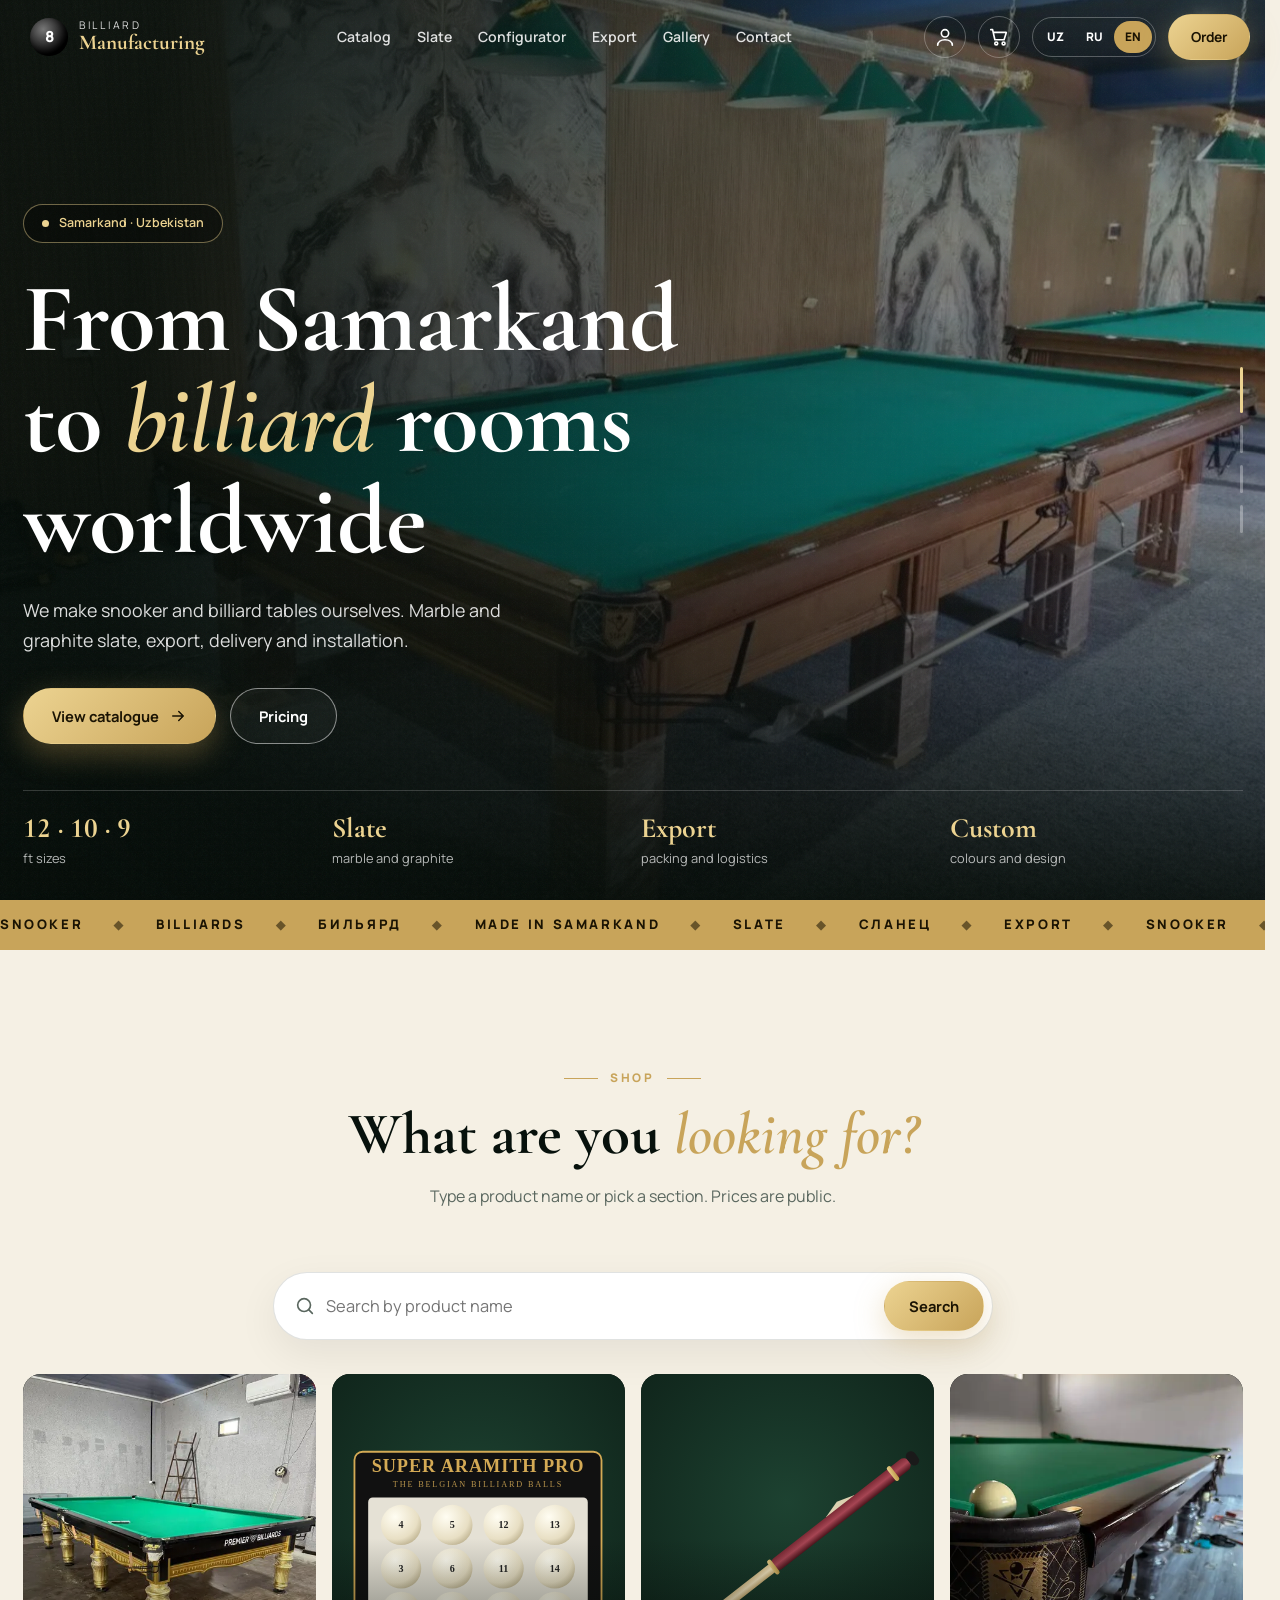
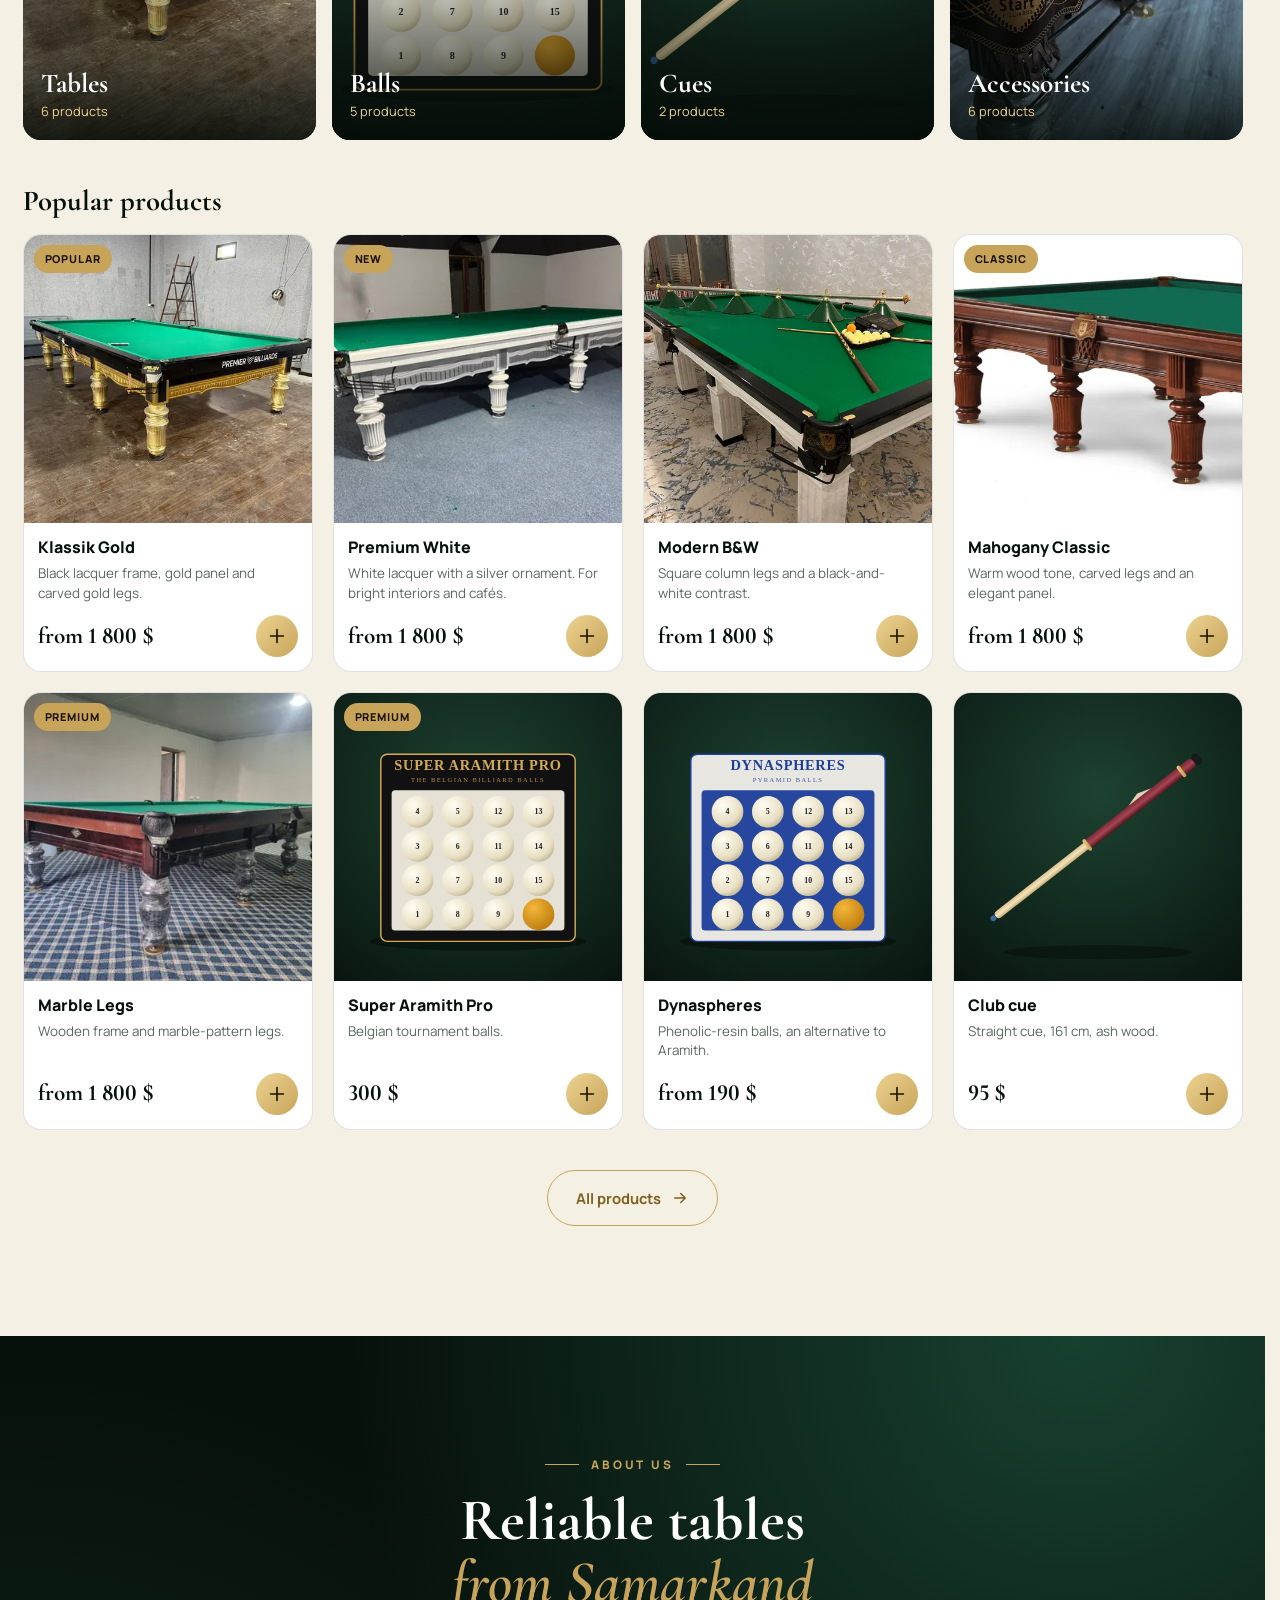
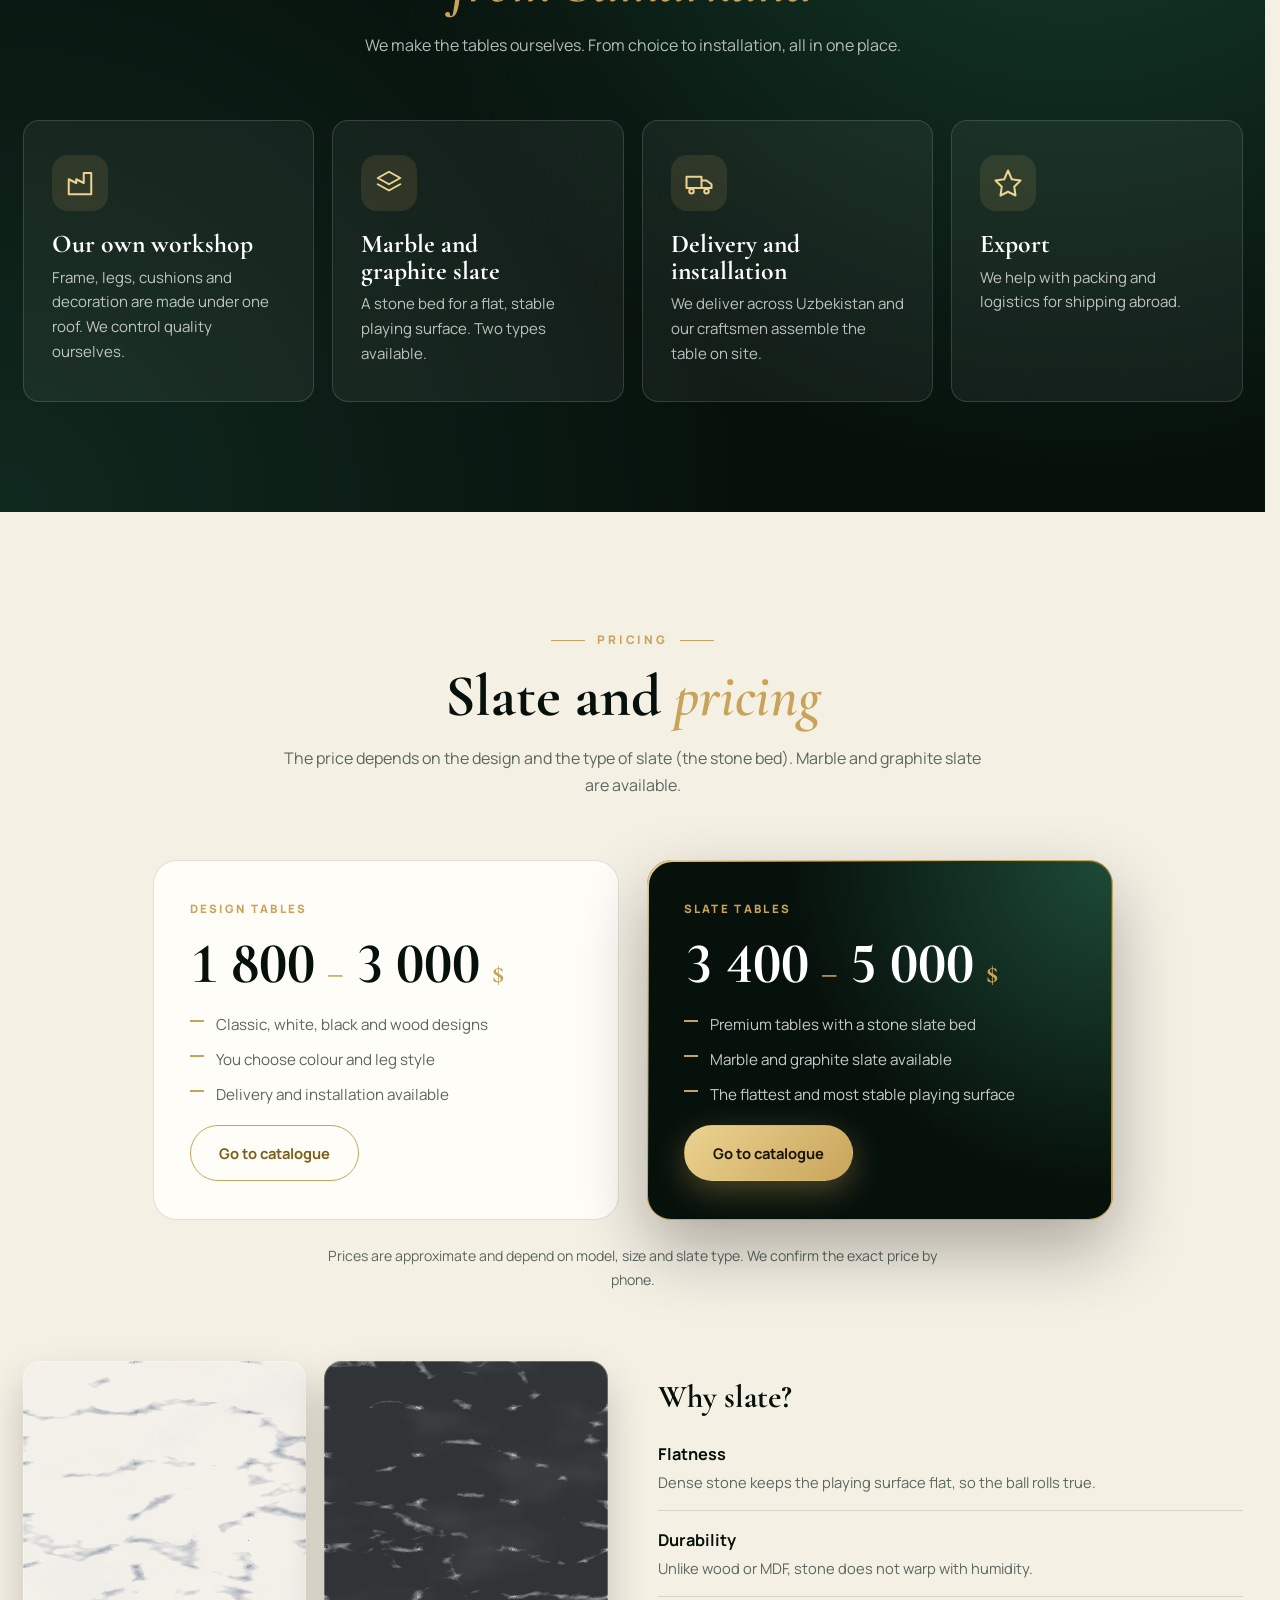
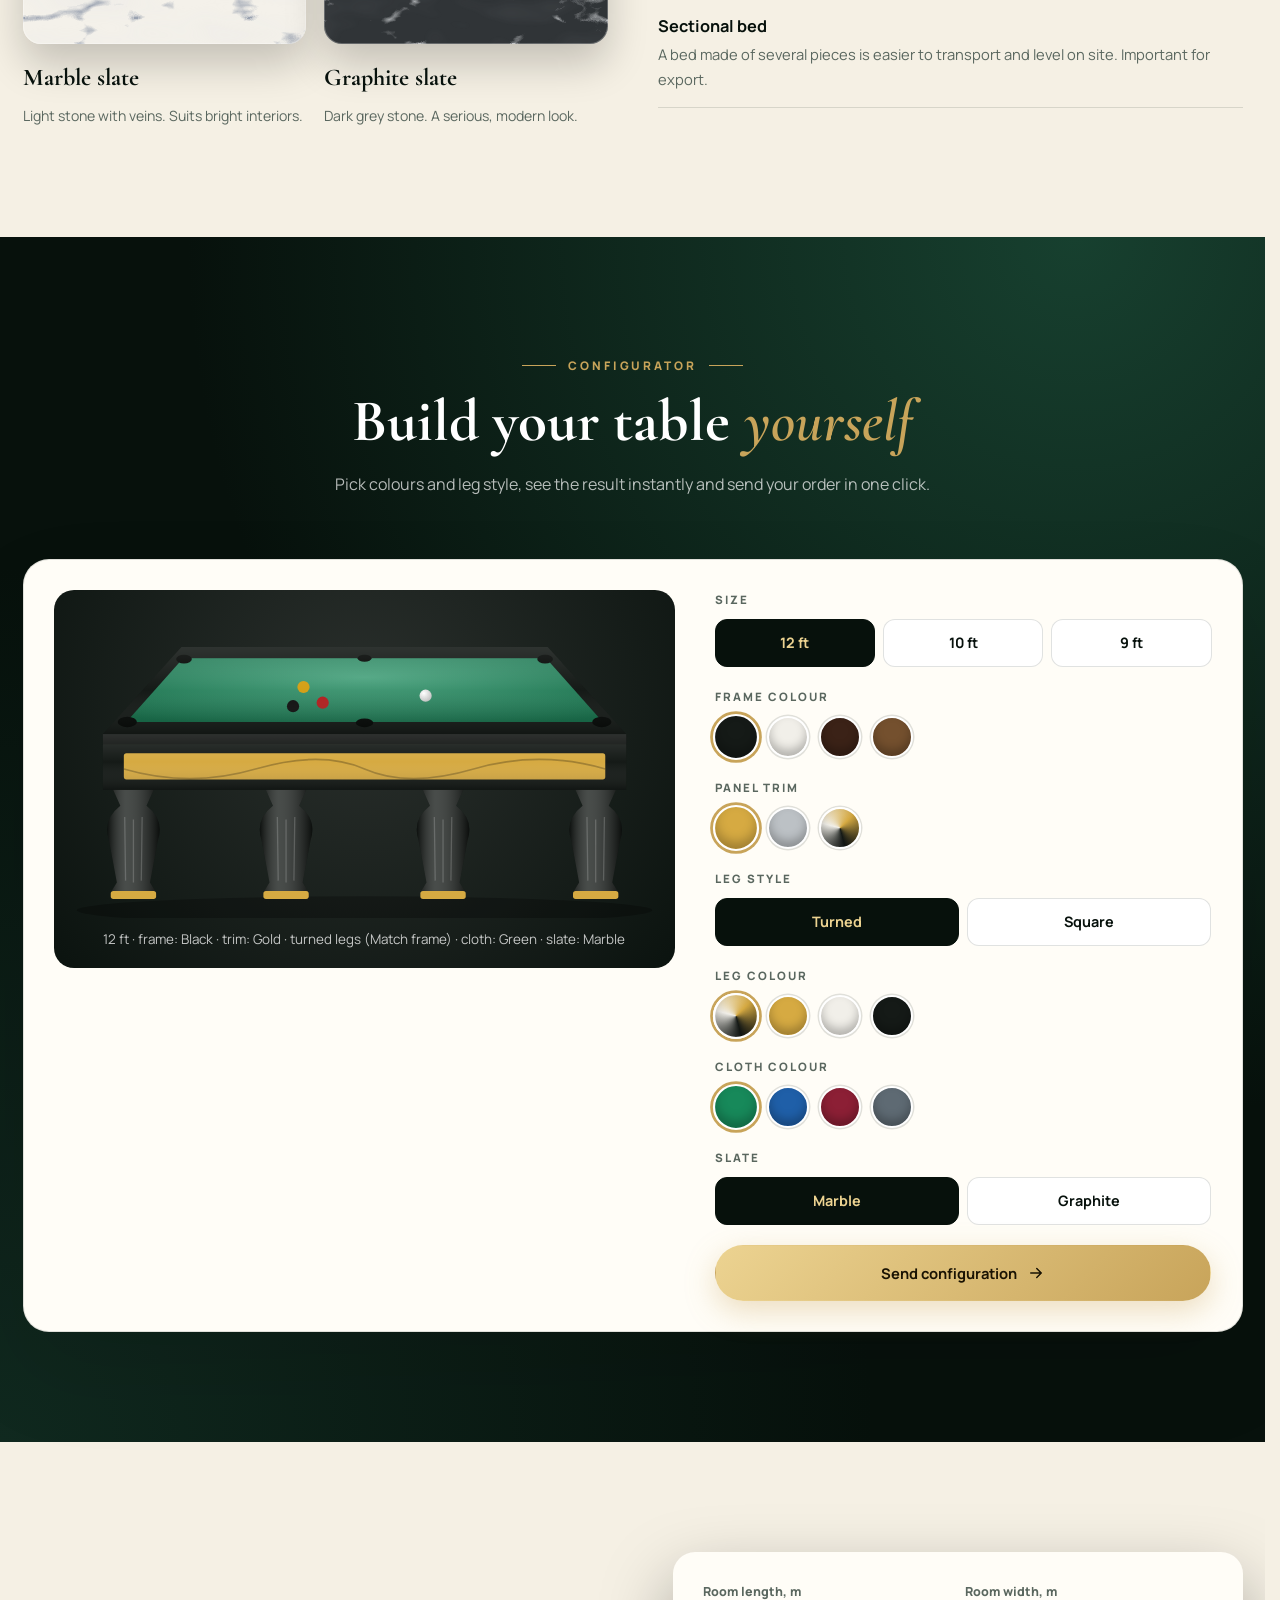
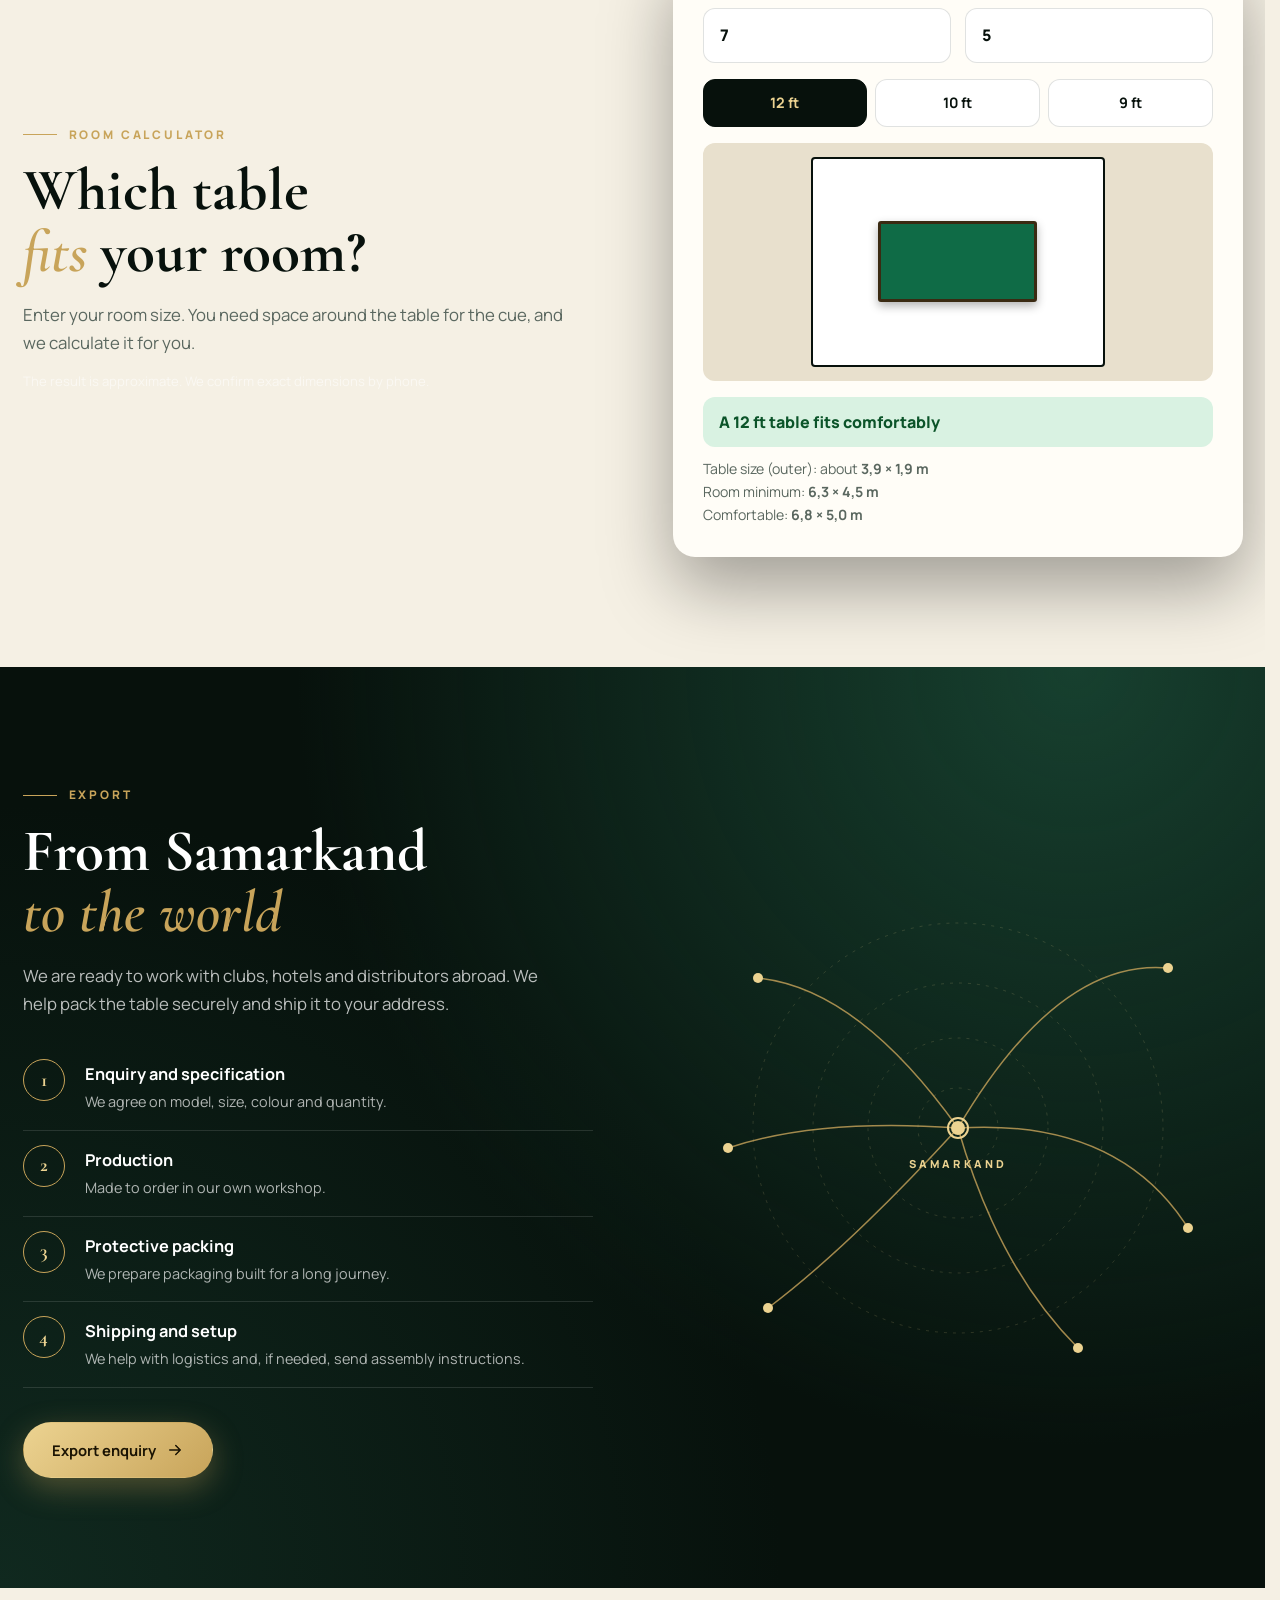
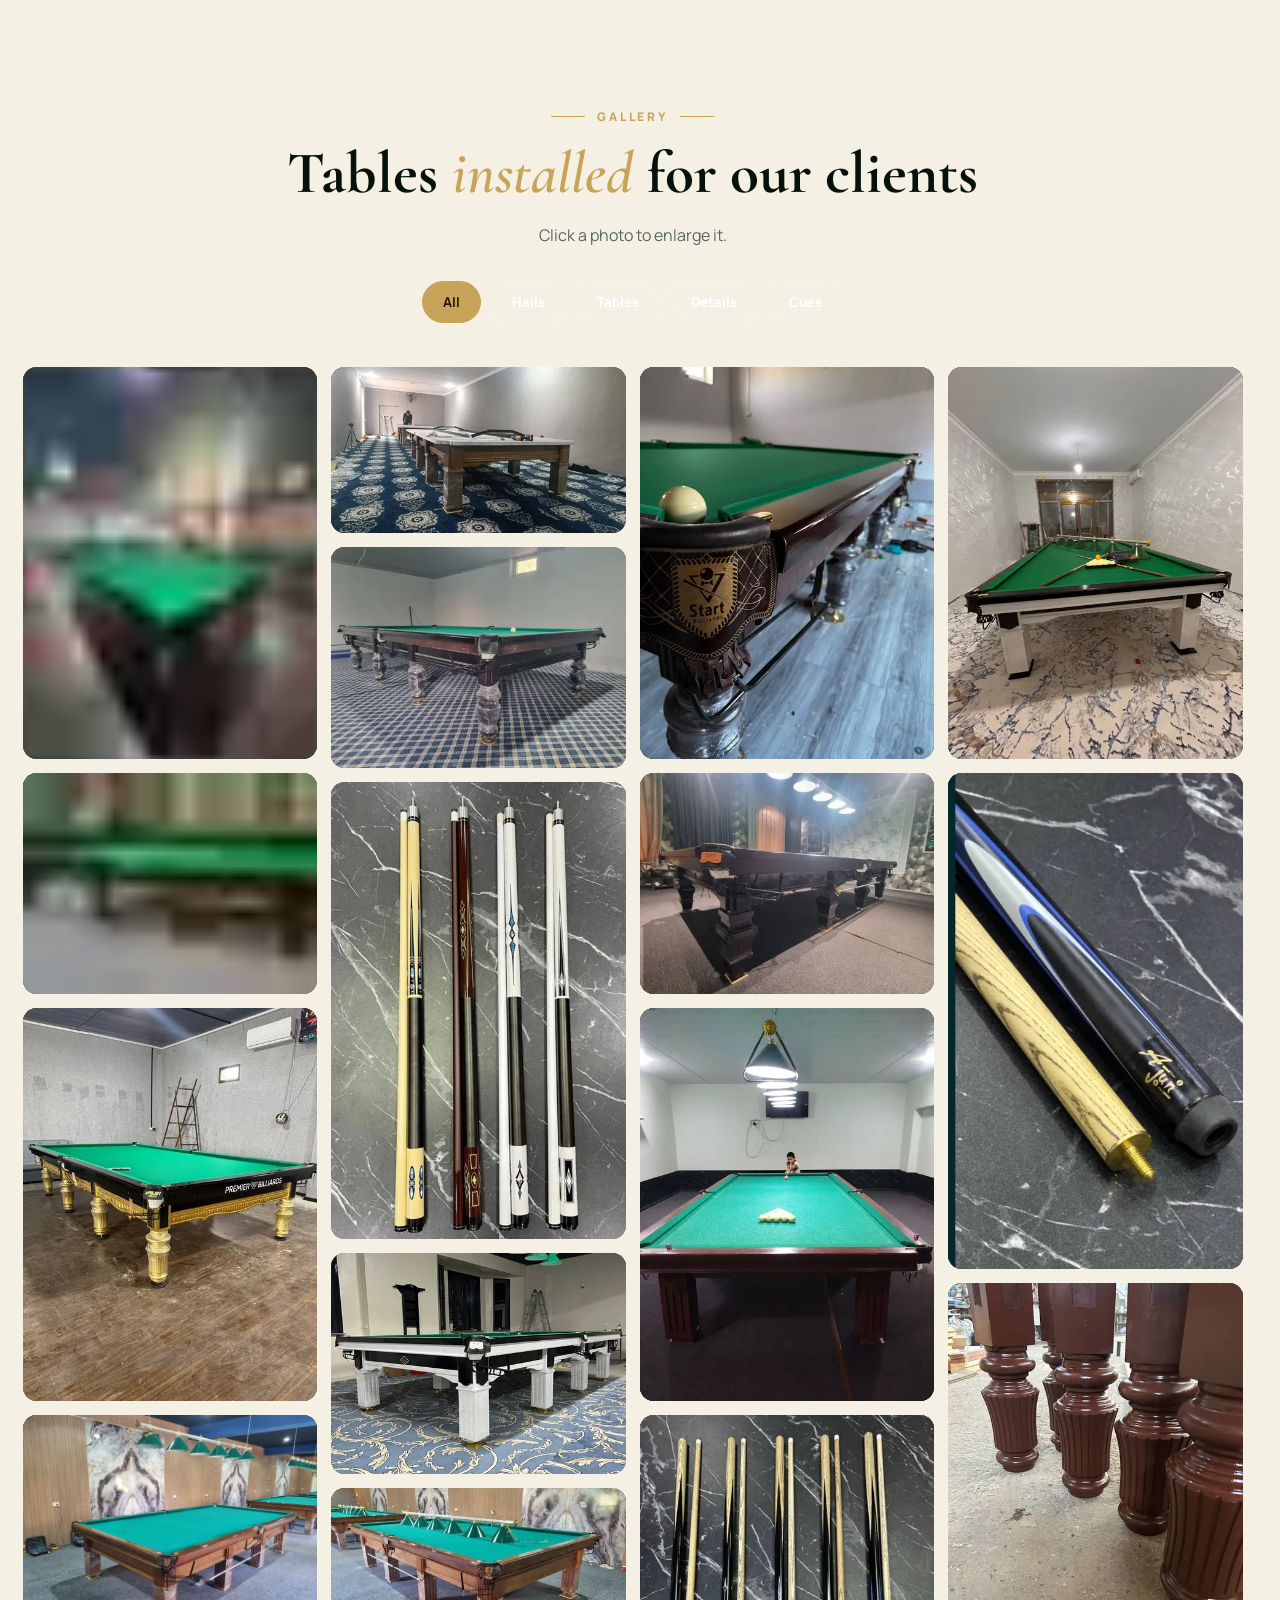
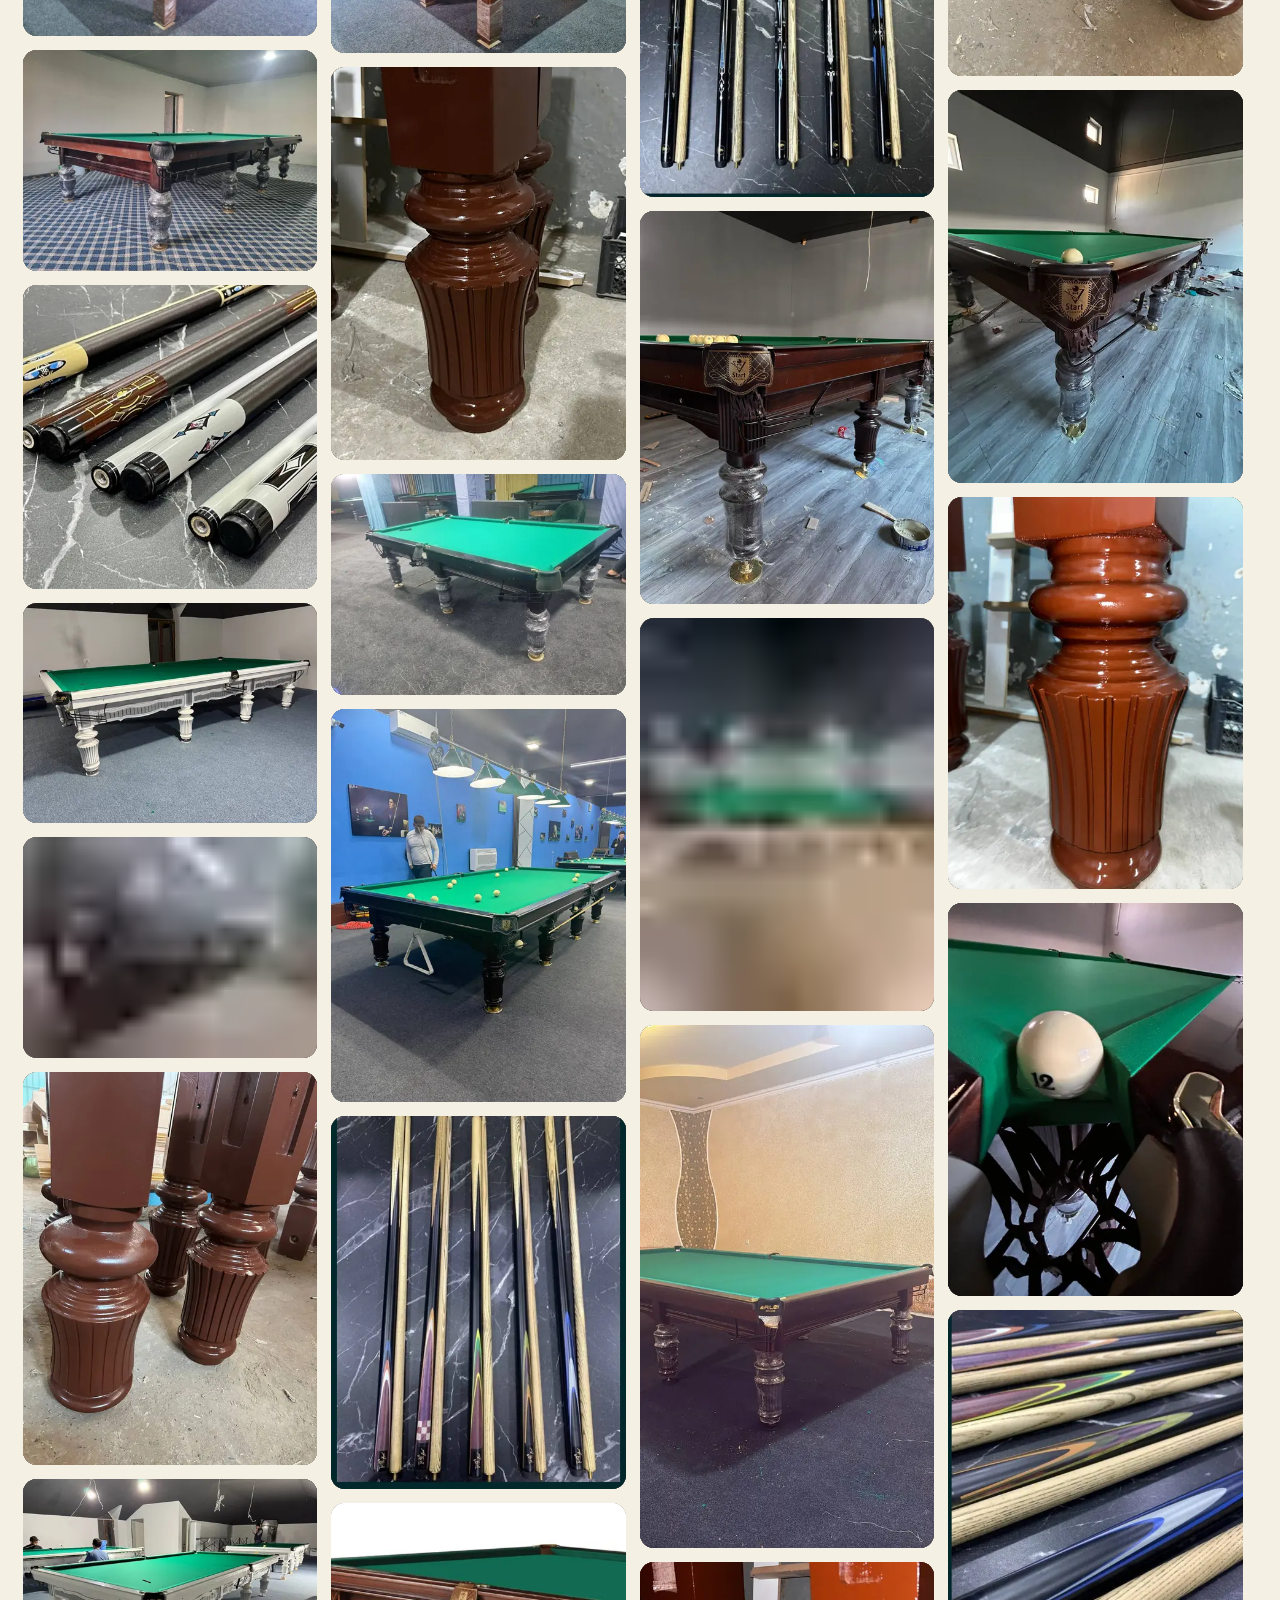
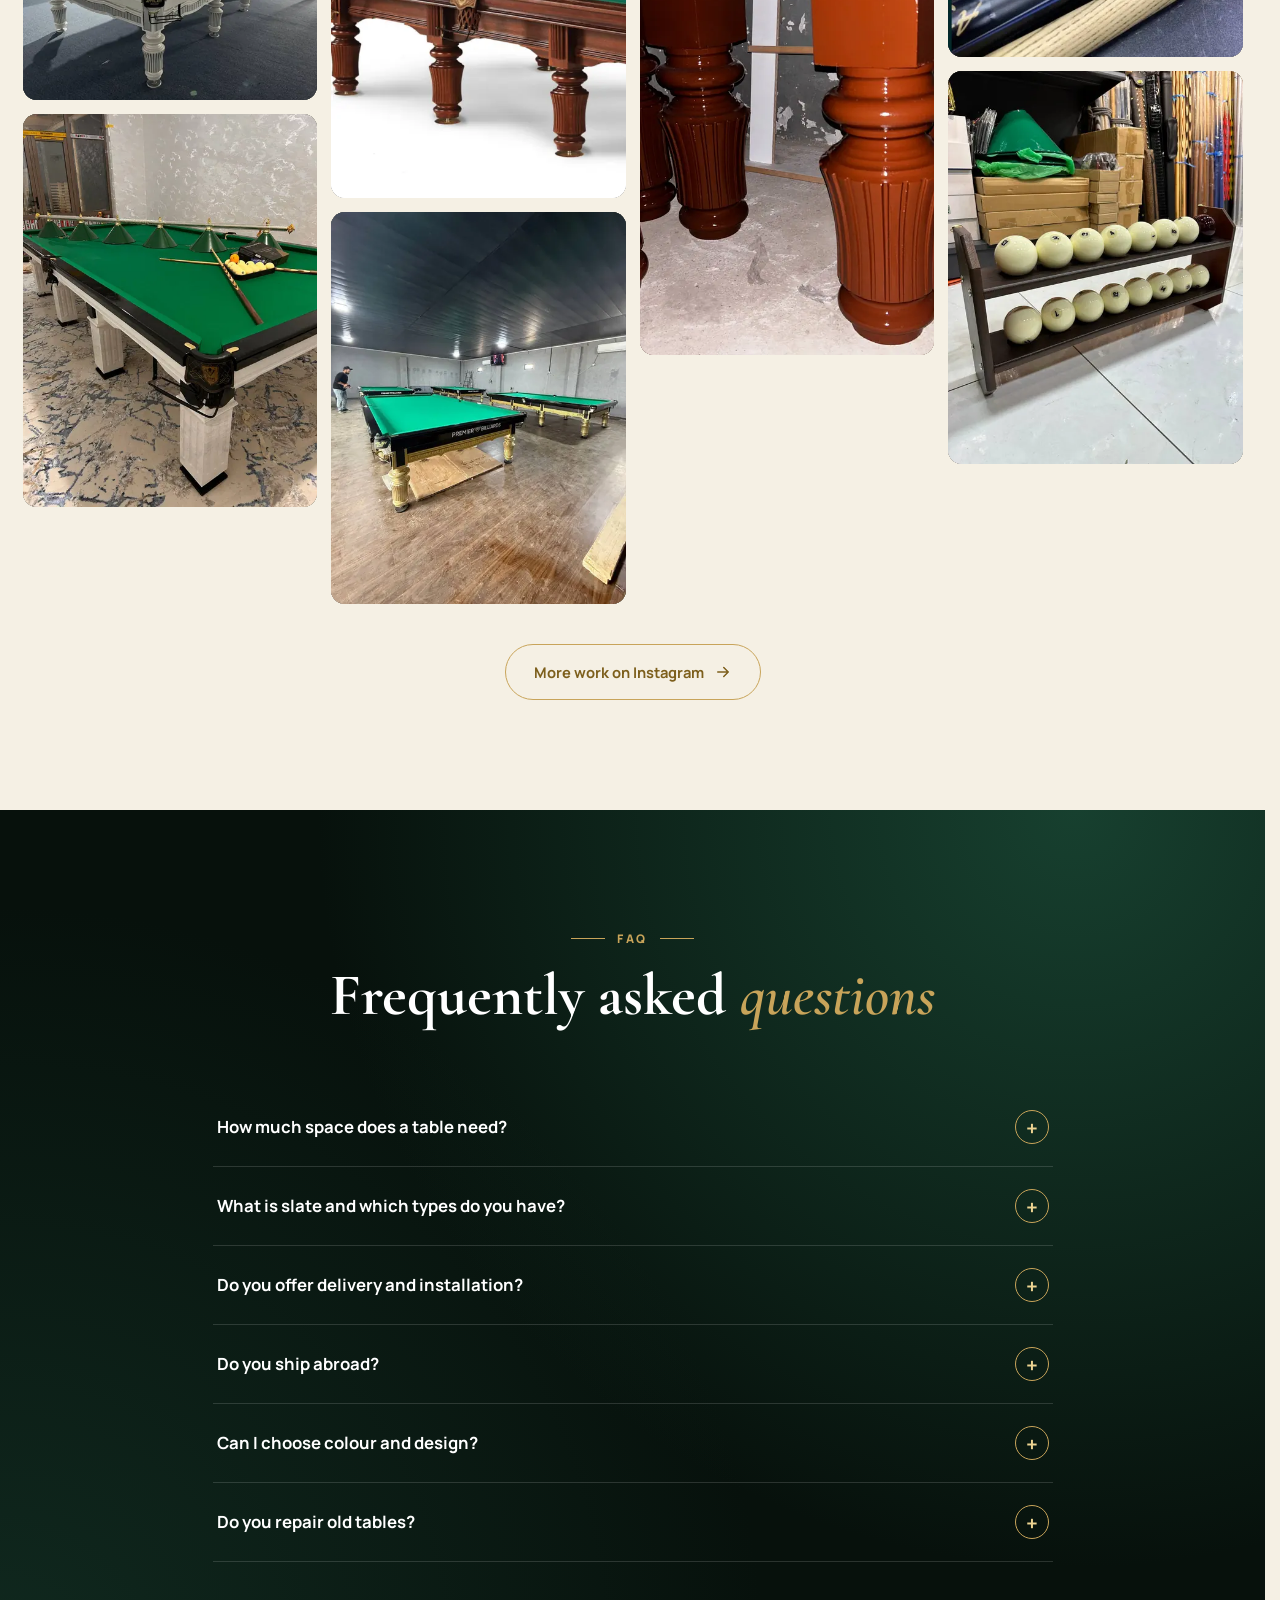
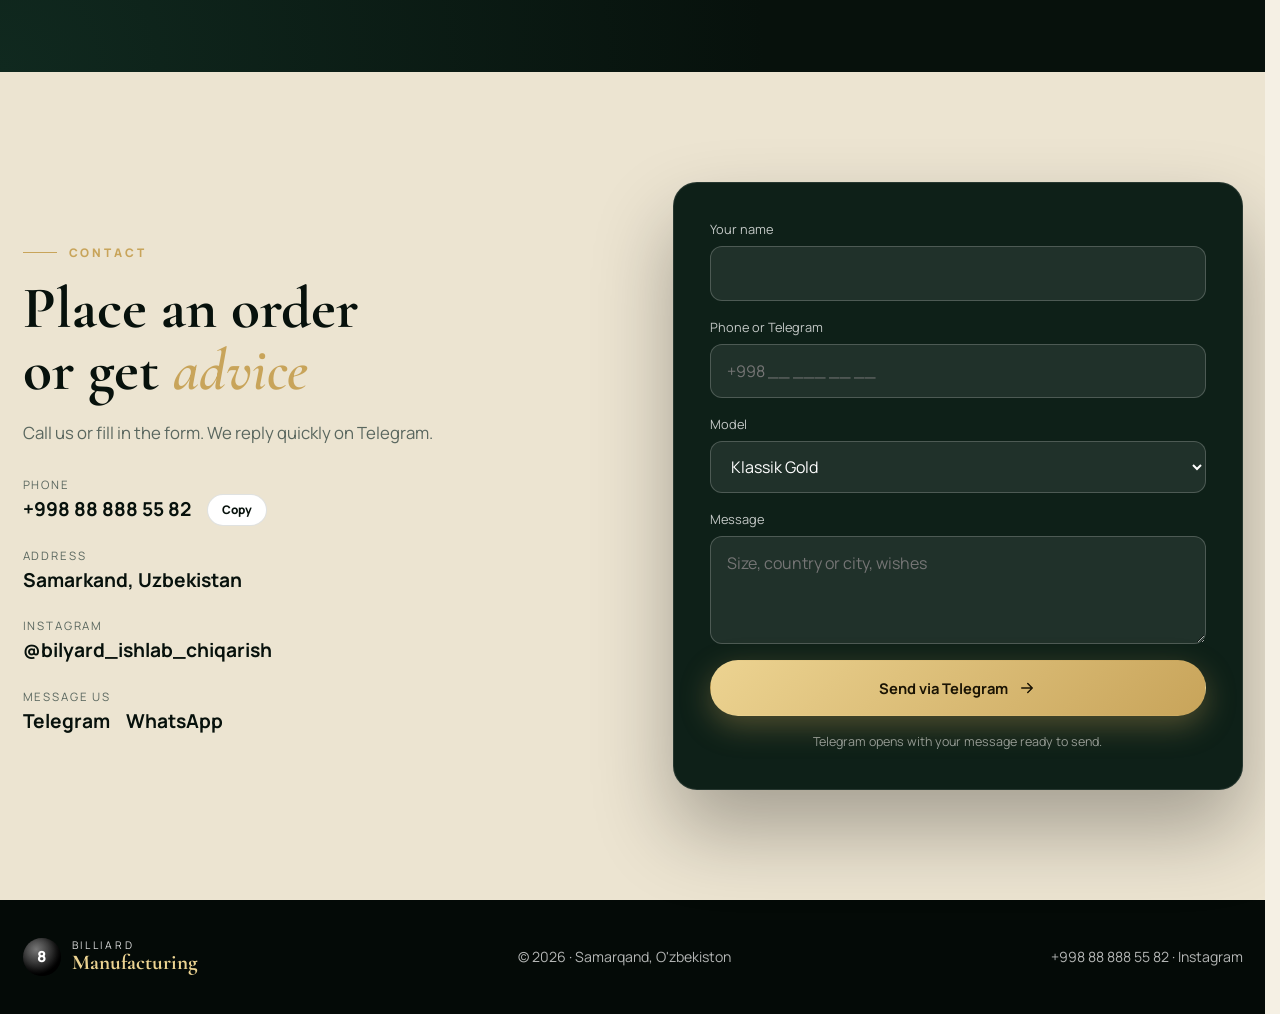
==== commit 6a0a8a64: "Fix stale catalog search on re-entry and missing cart/profile access on tablets (761-1060px): show b" ====
--- a/index.html
+++ b/index.html
@@ -18,7 +18,7 @@
 <link rel="stylesheet" href="css/fonts.css?v=c96f798c">
 <script>document.documentElement.classList.add("js")</script>
 <script src="https://telegram.org/js/telegram-web-app.js" async></script>
-<link rel="stylesheet" href="css/style.css?v=3876b0ca">
+<link rel="stylesheet" href="css/style.css?v=04c3cd6a">
 <script type="application/ld+json">
 {"@context":"https://schema.org","@type":"LocalBusiness","name":"Bilyard ishlab chiqarish","telephone":"+998888885582","address":{"@type":"PostalAddress","addressLocality":"Samarqand","addressCountry":"UZ"},"description":"Snooker va bilyard stollari ishlab chiqarish, eksport, dastavka va o'rnatish.","sameAs":["https://www.instagram.com/bilyard_ishlab_chiqarish"]}
 </script>
@@ -419,6 +419,6 @@
 
 <script src="js/i18n.js?v=a5f02566" defer></script>
 <script src="js/main.js?v=db9ff8a0" defer></script>
-<script src="js/shop.js?v=a8fe5c34" defer></script>
+<script src="js/shop.js?v=3ae86613" defer></script>
 </body>
 </html>
--- a/css/style.css
+++ b/css/style.css
@@ -620,13 +620,15 @@
 .tabbar .signed svg{stroke:#3ecf7a}
 
 @media(max-width:1100px){.tiles{grid-template-columns:repeat(2,1fr)}}
-@media(max-width:1060px){.nav-r .icon-btn{display:none}}
-@media(max-width:760px){
+@media(max-width:1060px){
+  .nav-r .icon-btn{display:none}
   .tabbar{display:grid}
   .dock{display:none}
   body{padding-bottom:calc(66px + env(safe-area-inset-bottom))}
   footer{padding-bottom:30px}
   .toast{bottom:calc(84px + env(safe-area-inset-bottom))}
+}
+@media(max-width:760px){
   .grid{grid-template-columns:repeat(2,1fr);gap:10px}
   .pdesc{display:none}
   .pbody{padding:10px 10px 12px}
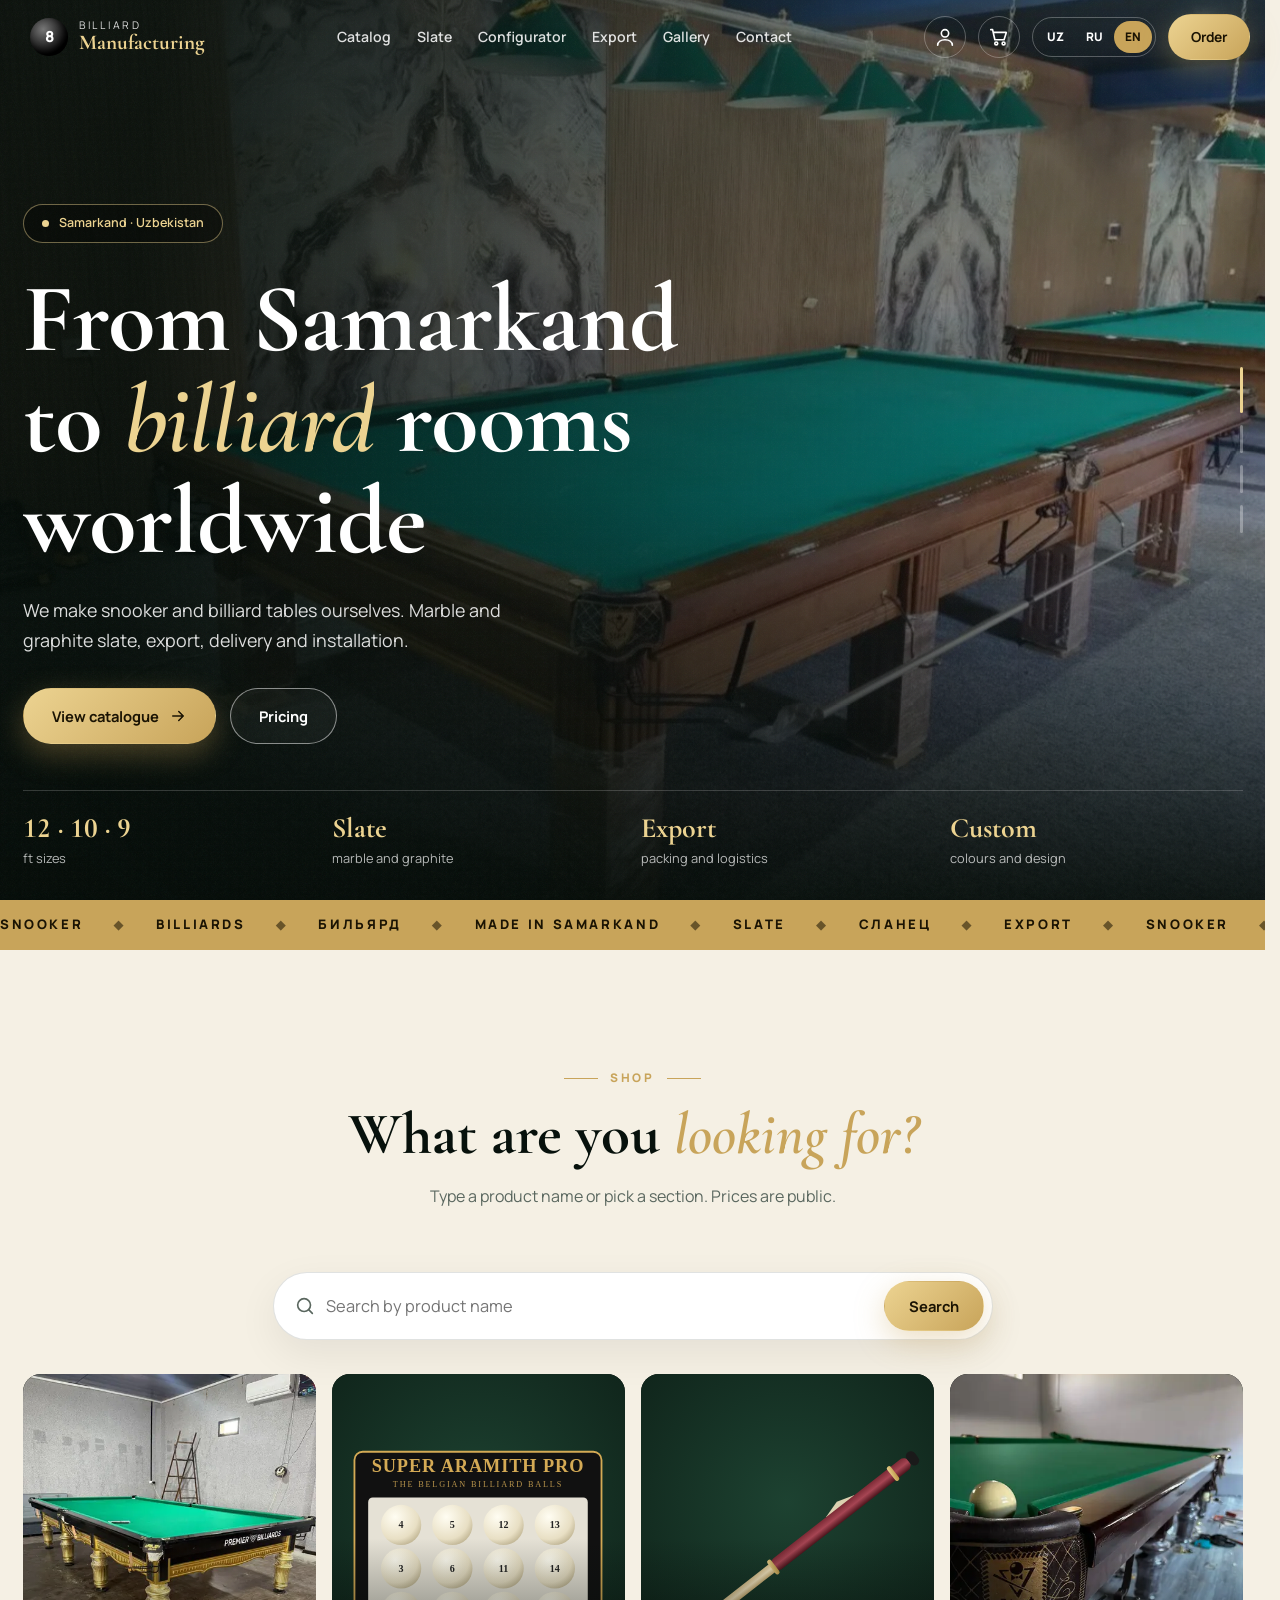
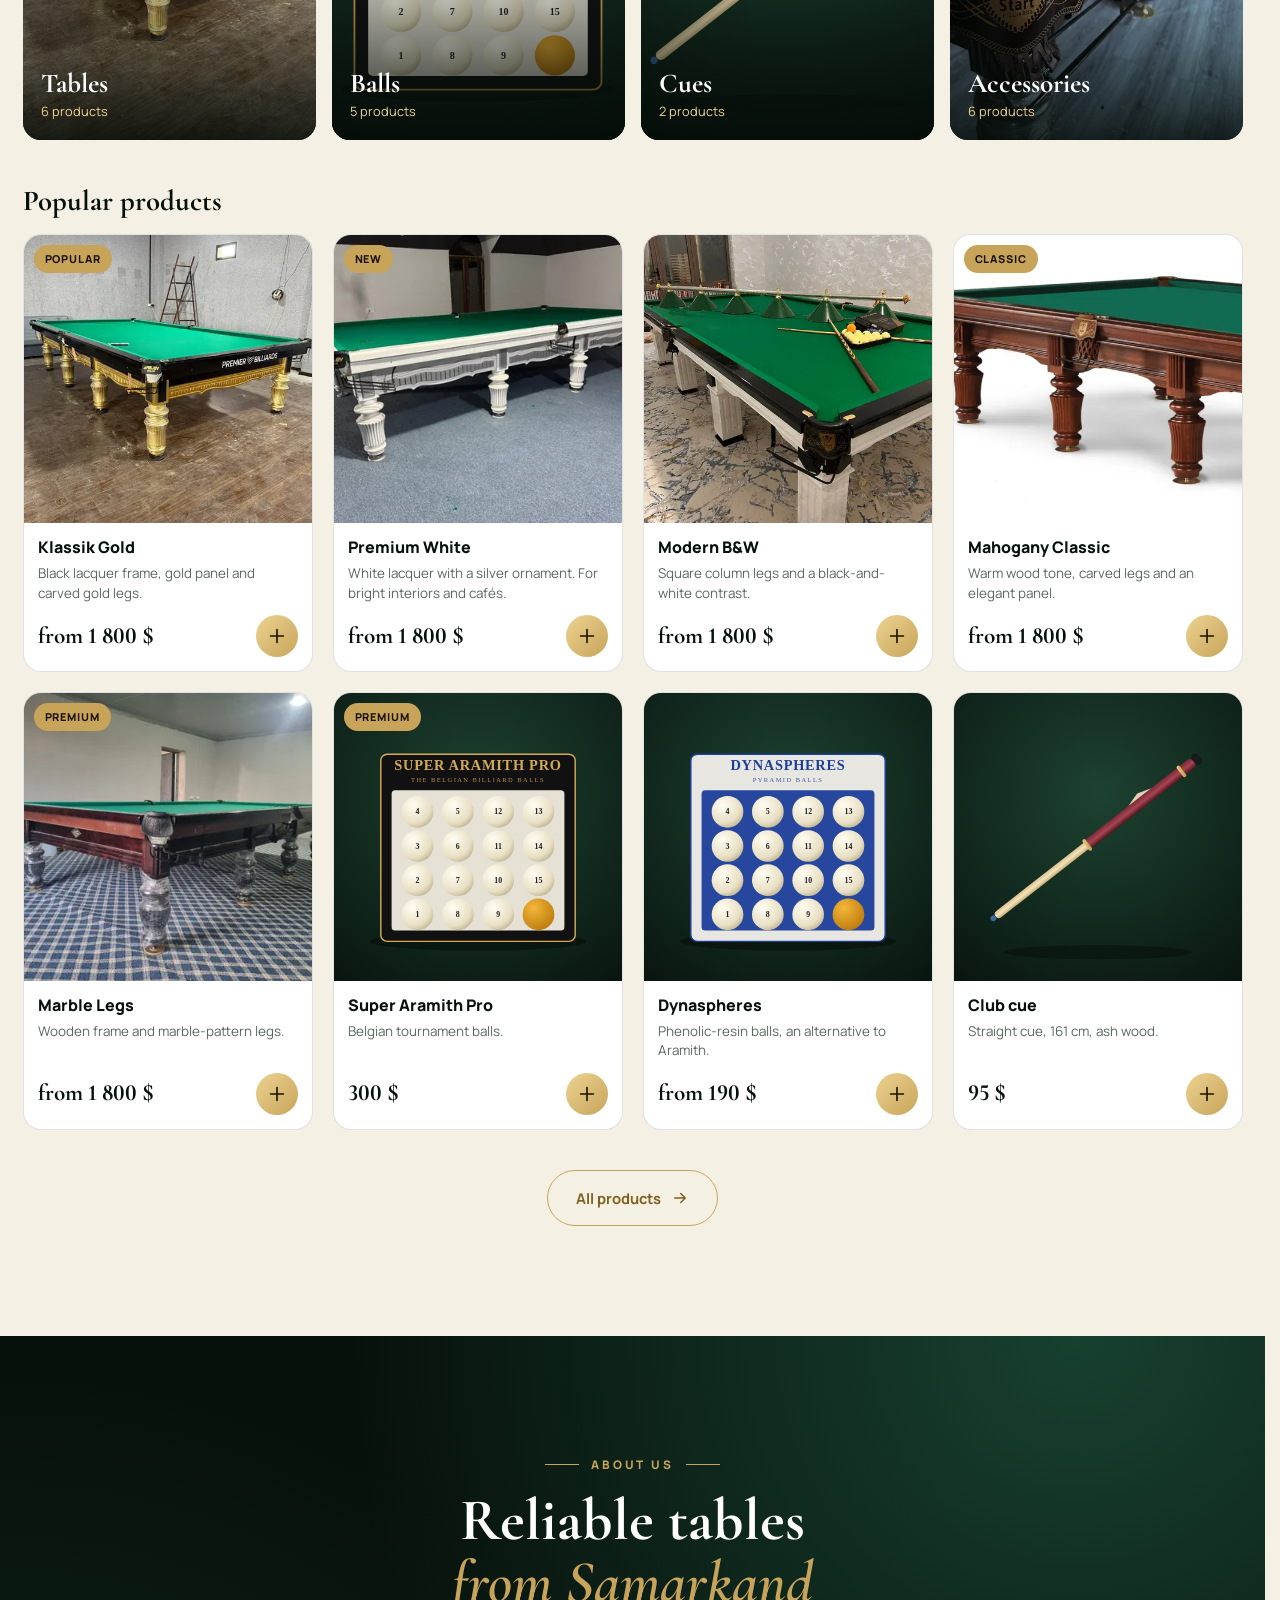
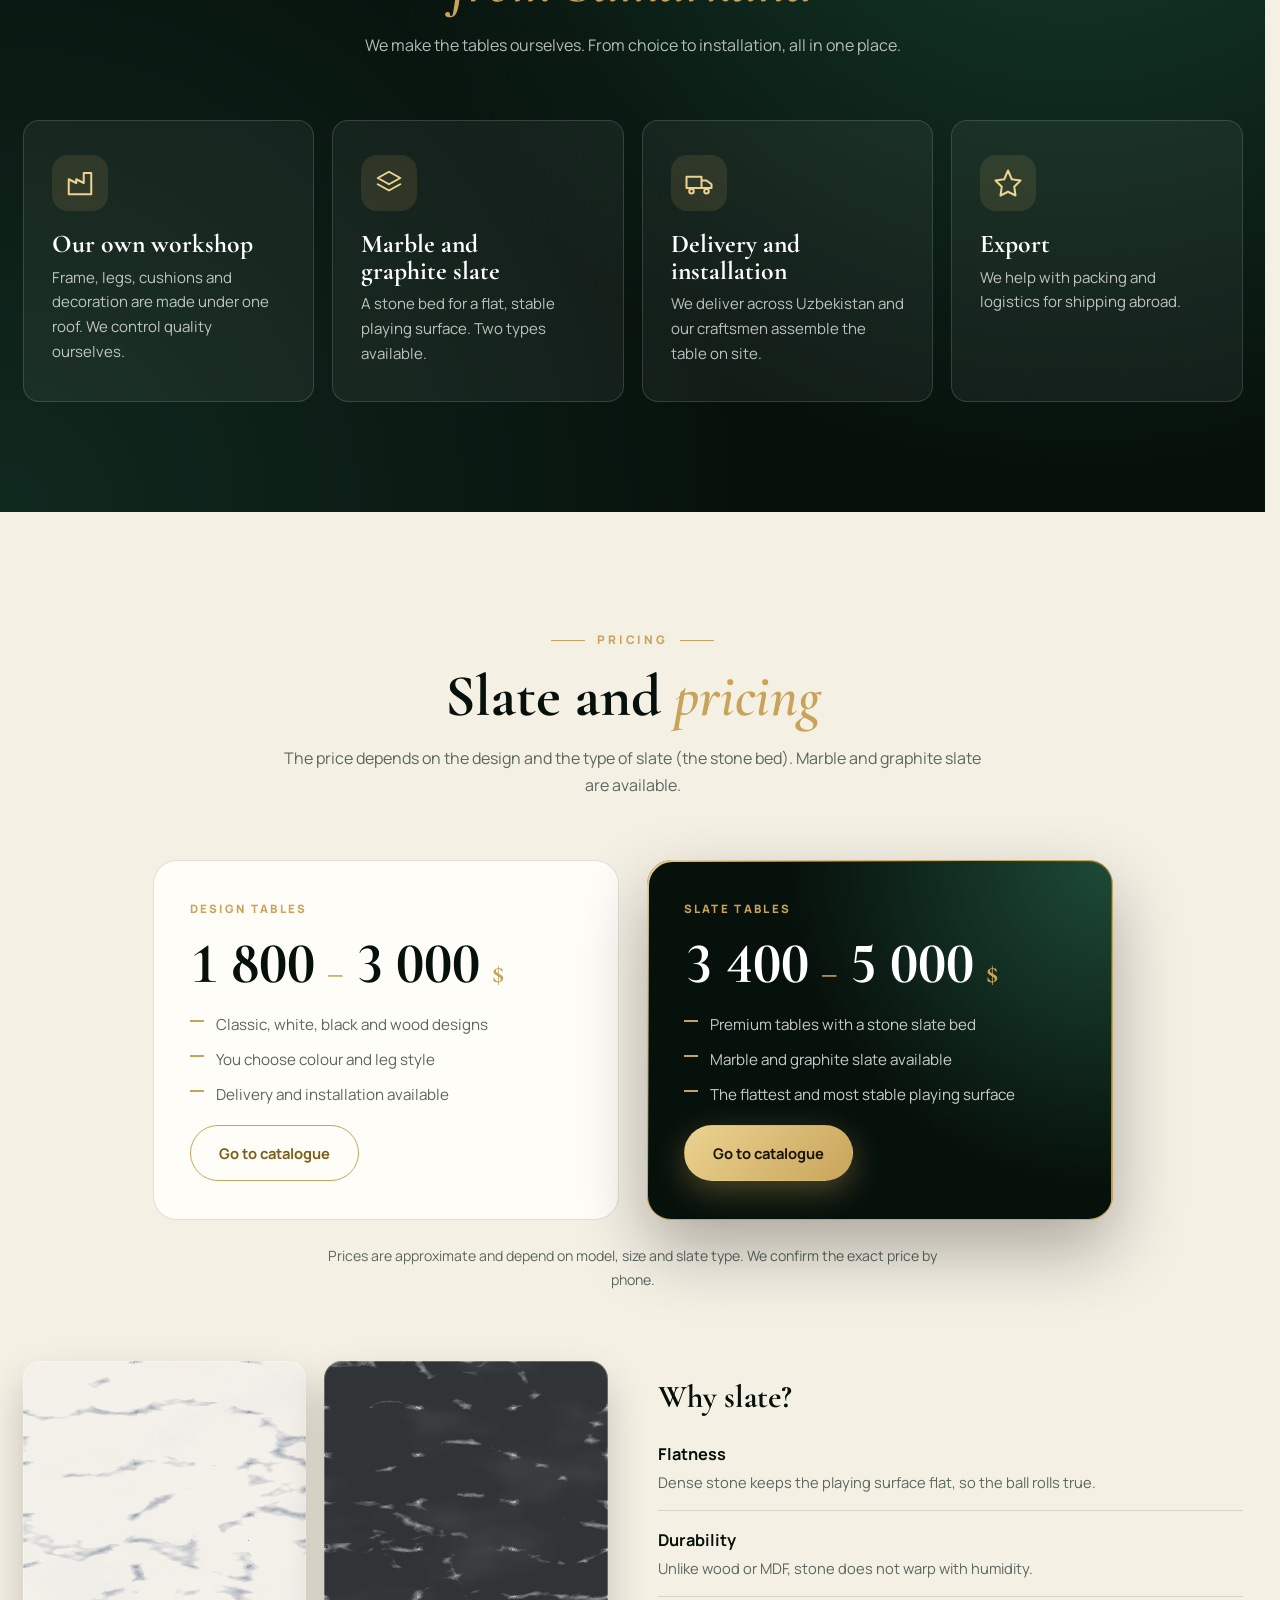
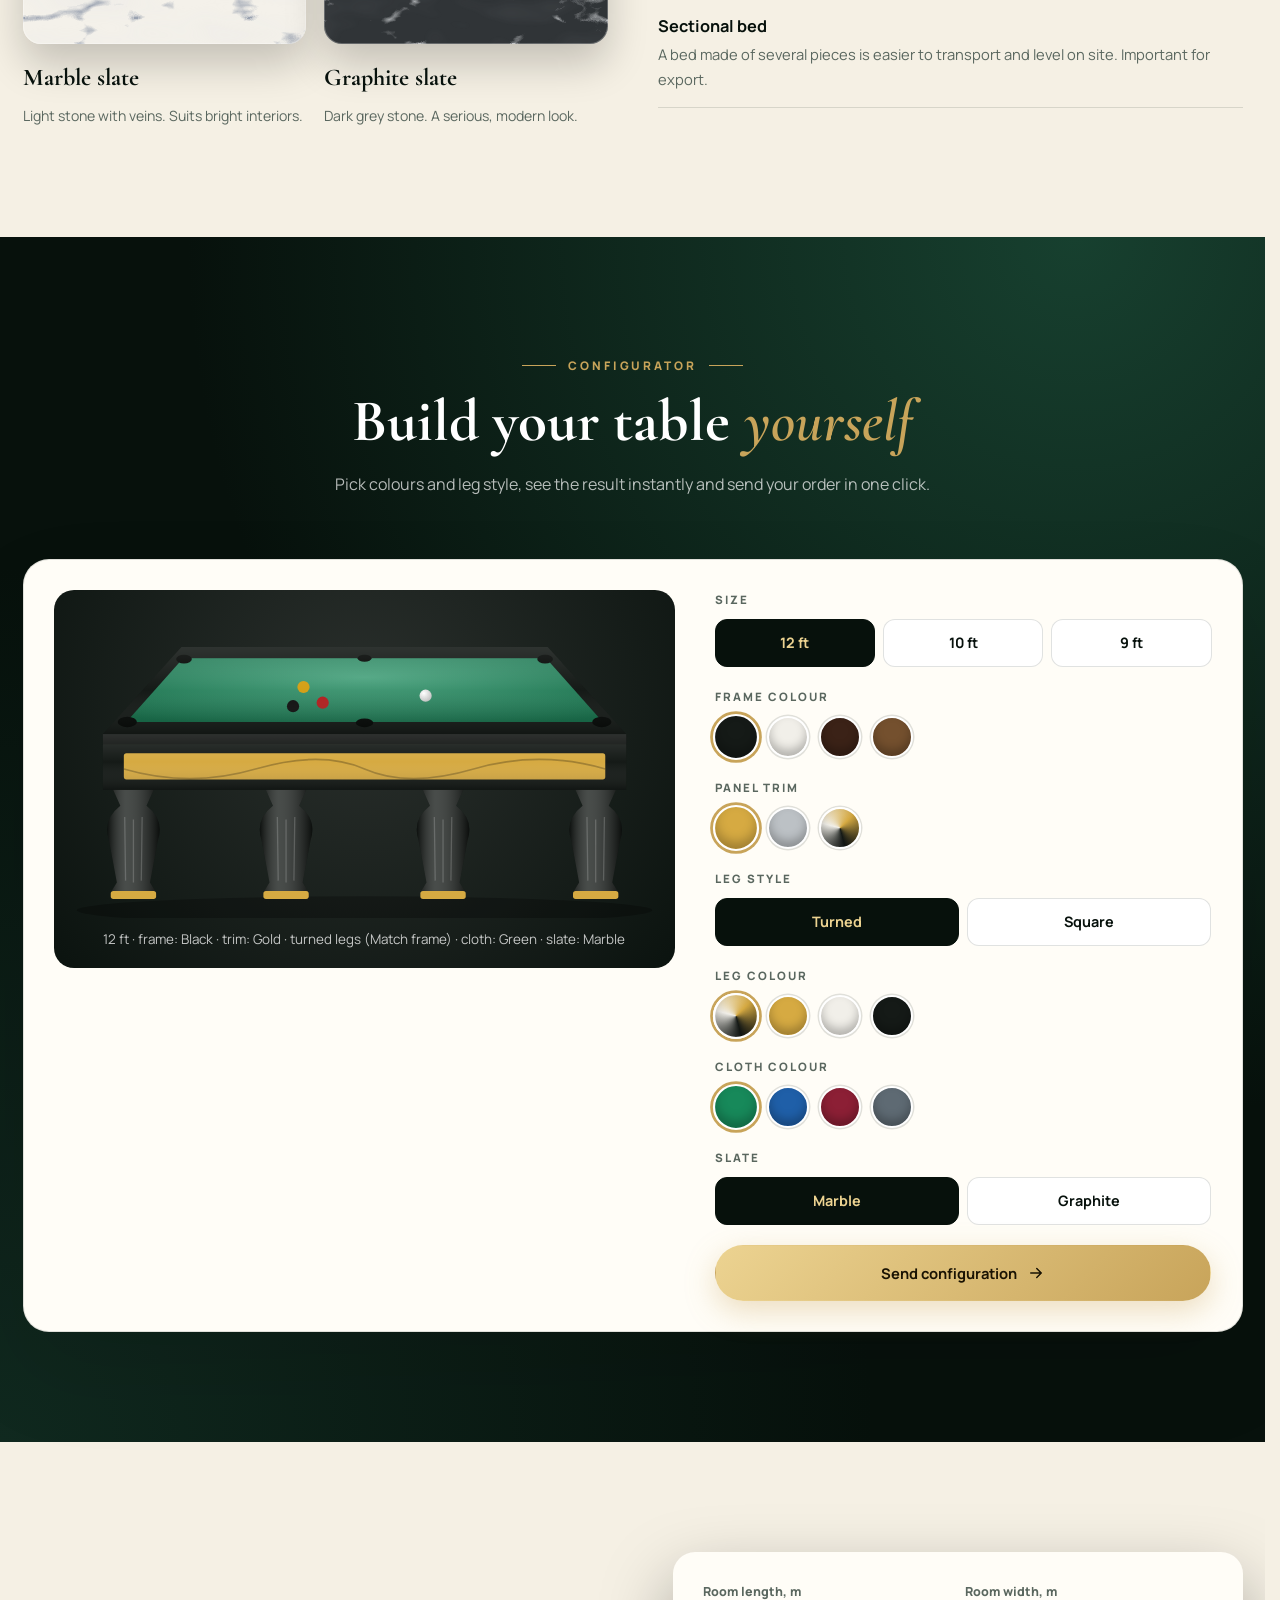
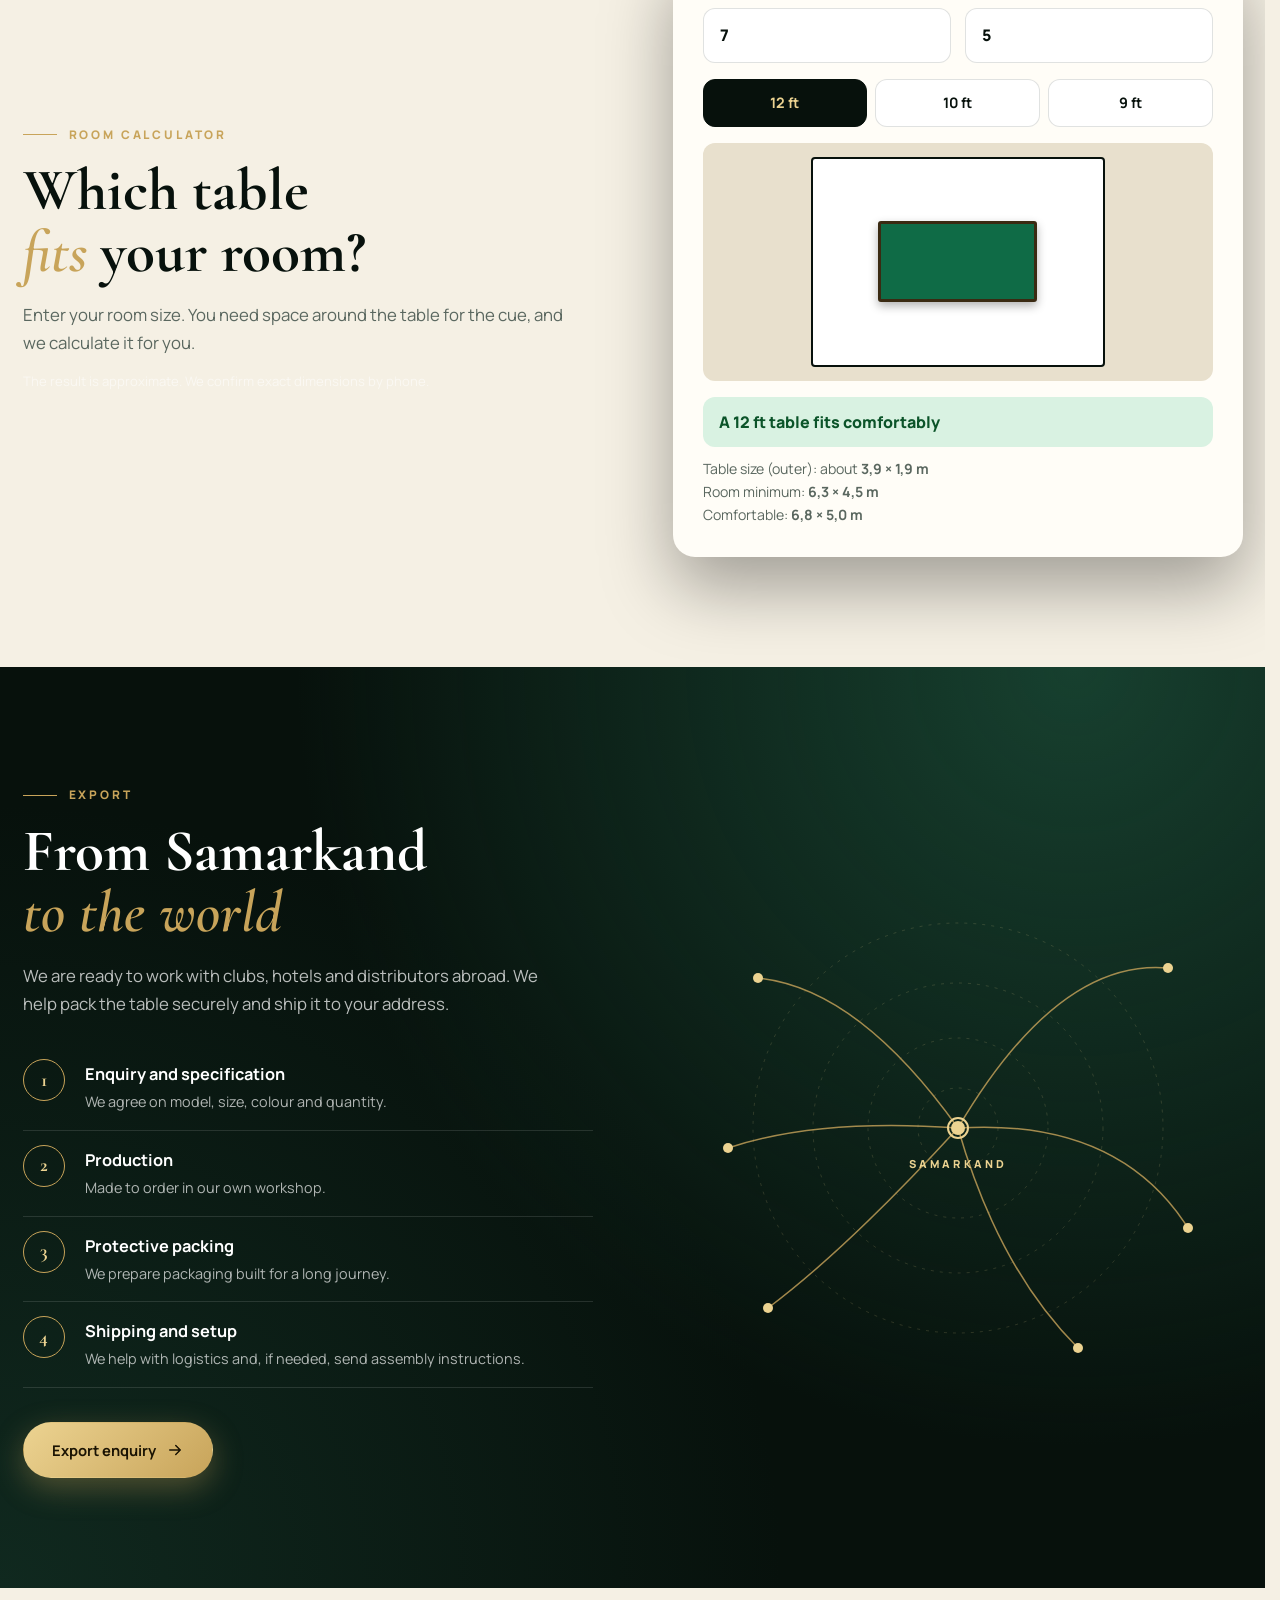
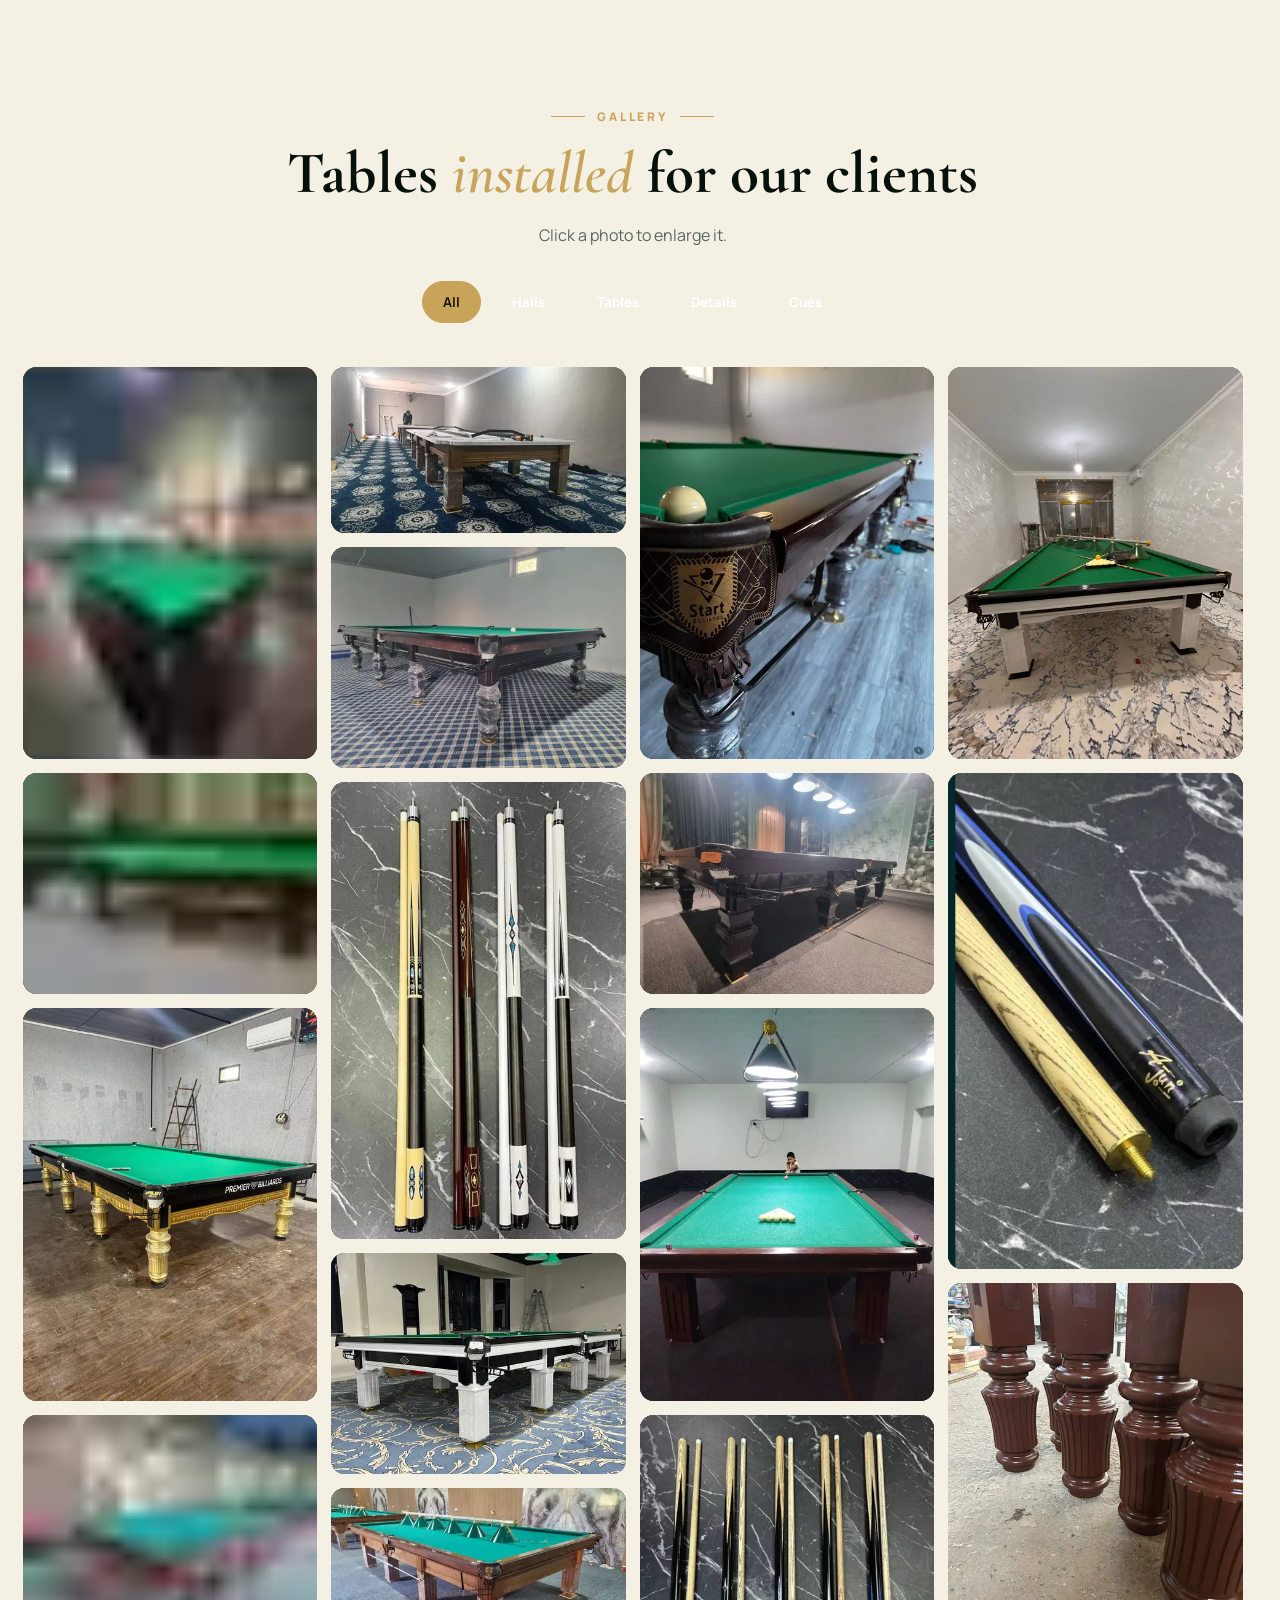
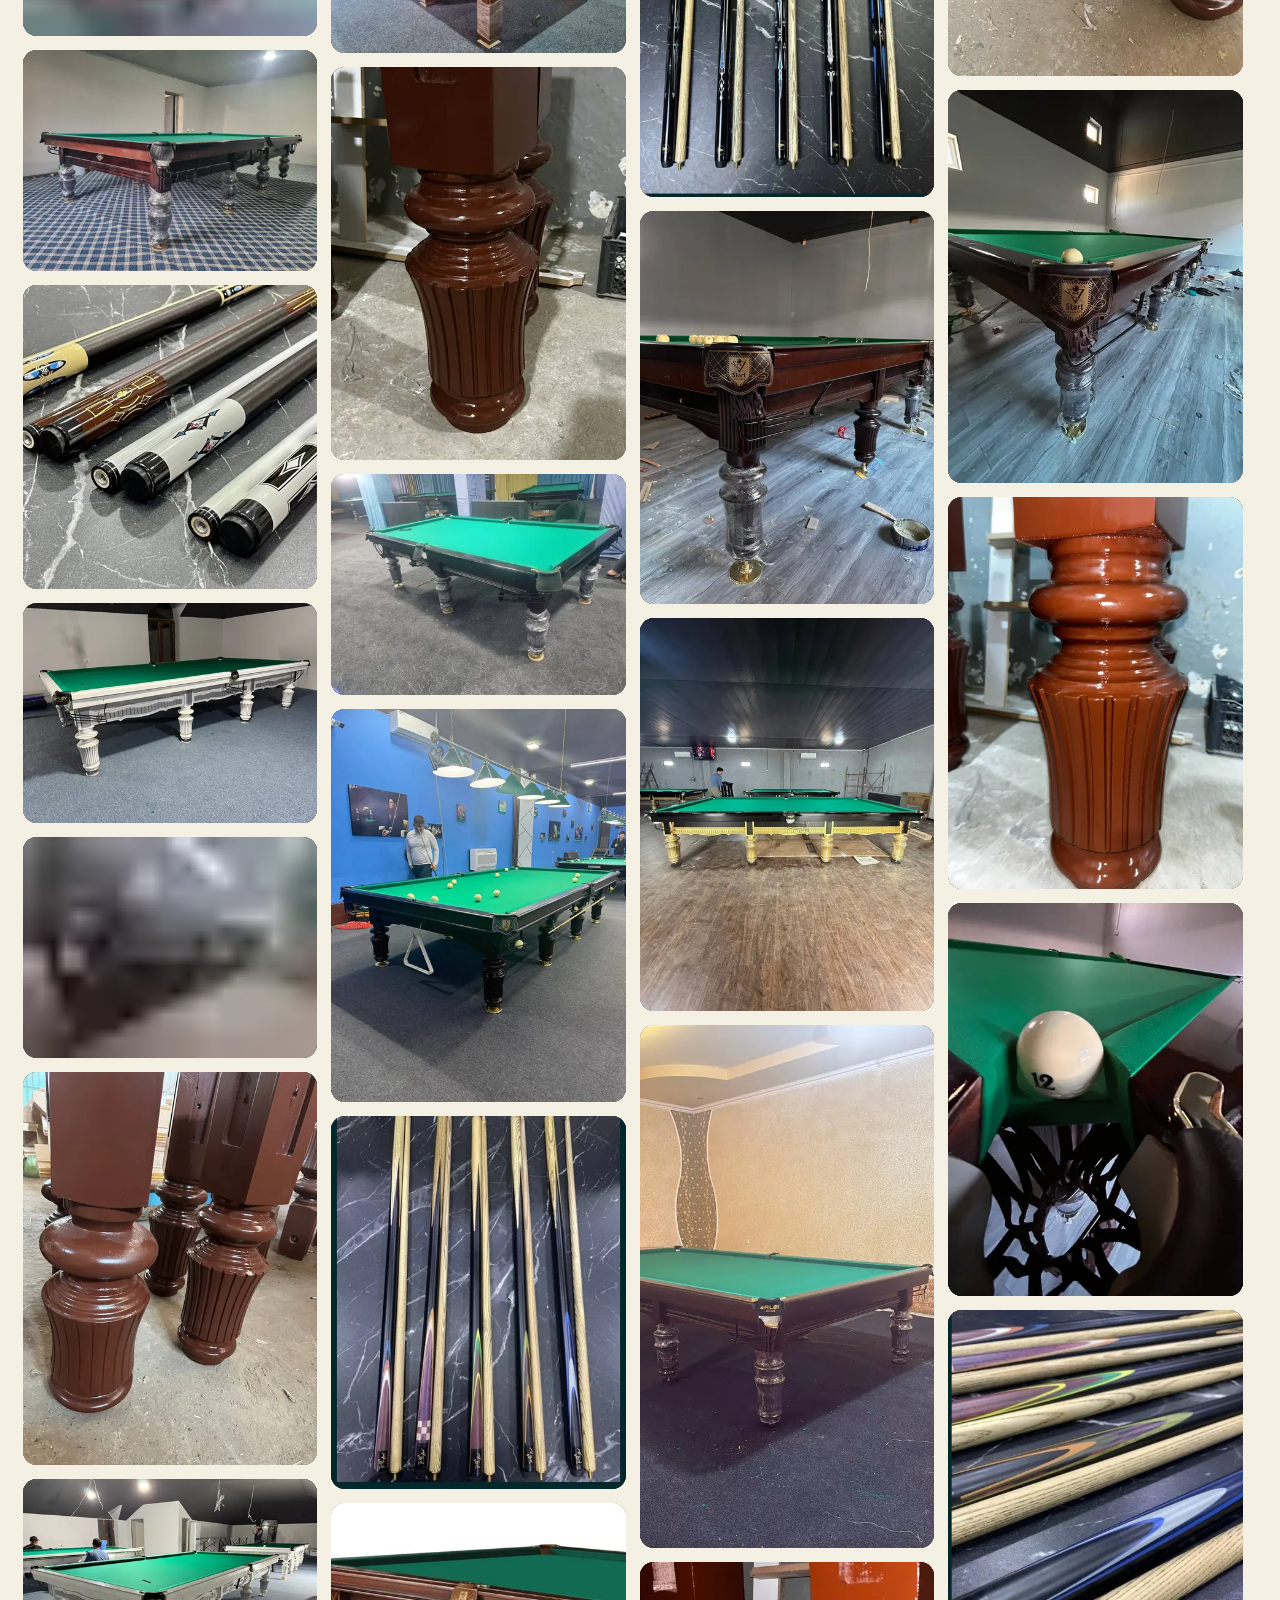
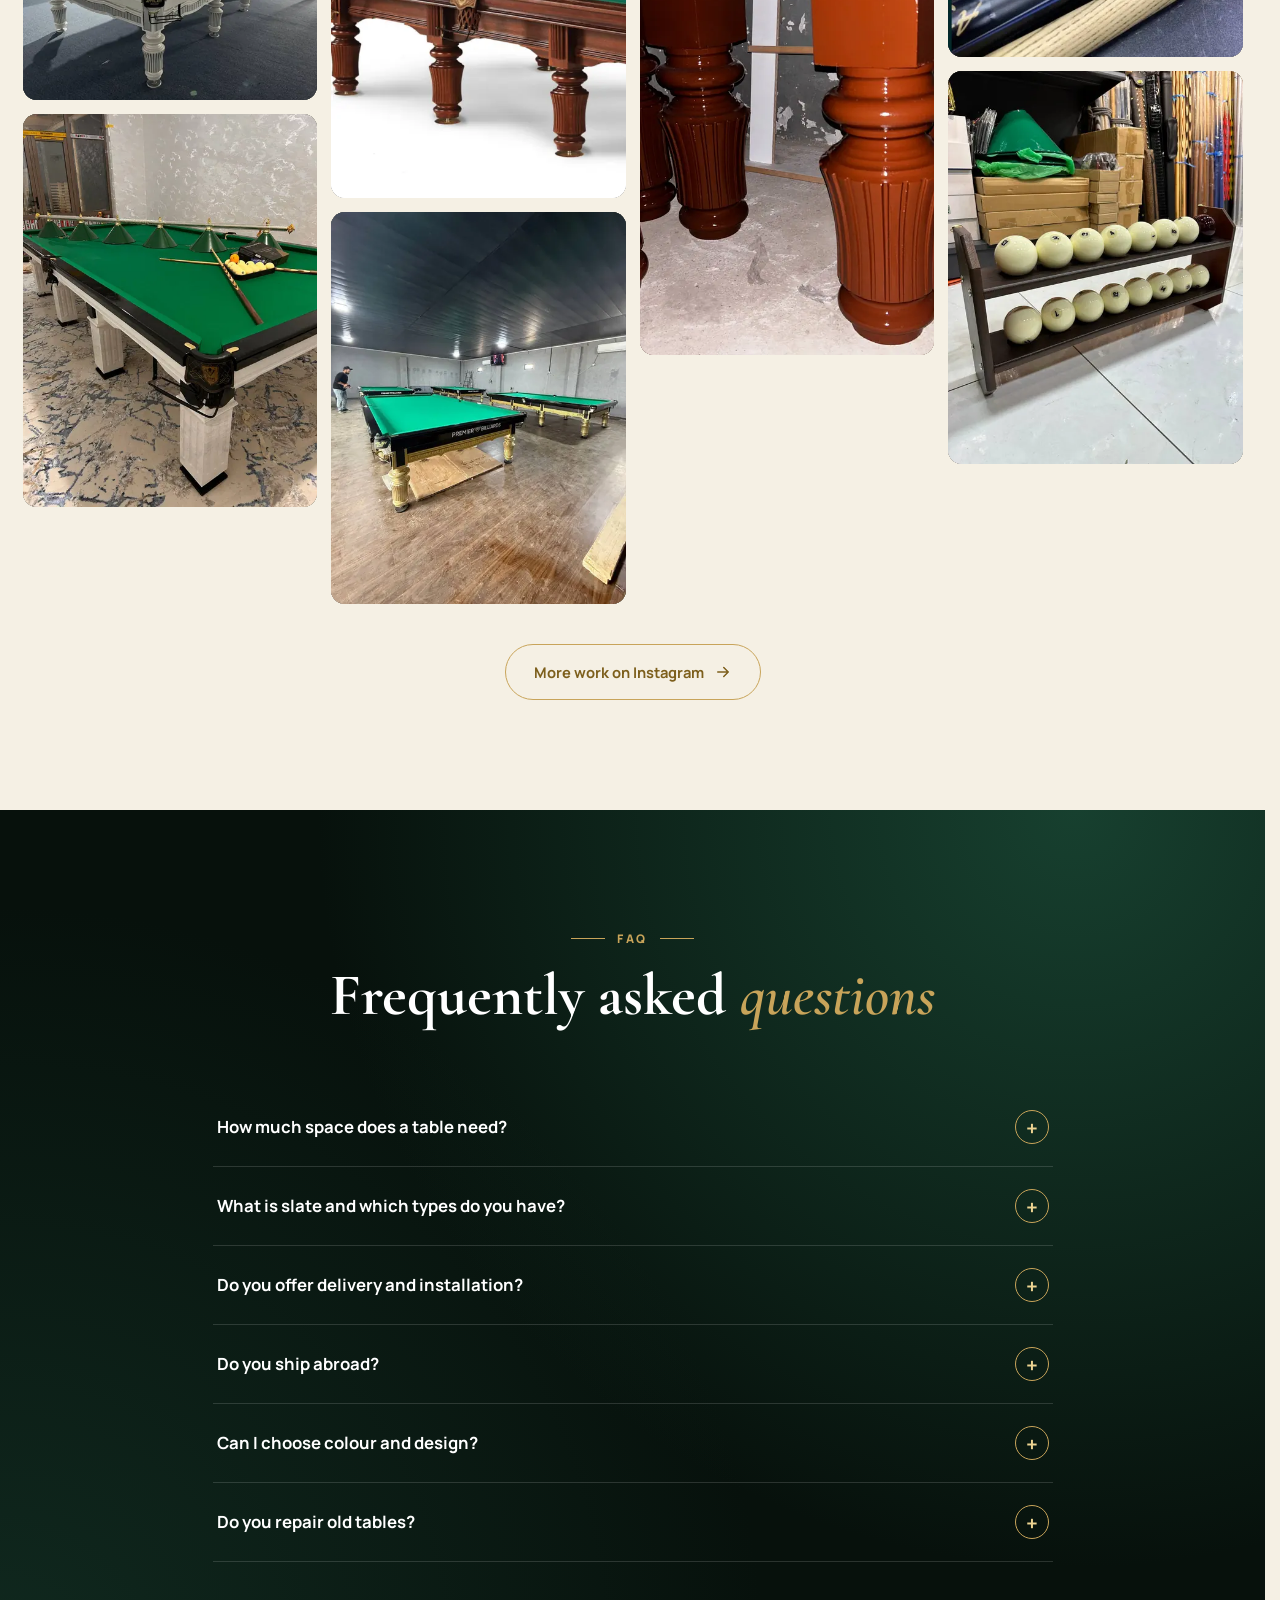
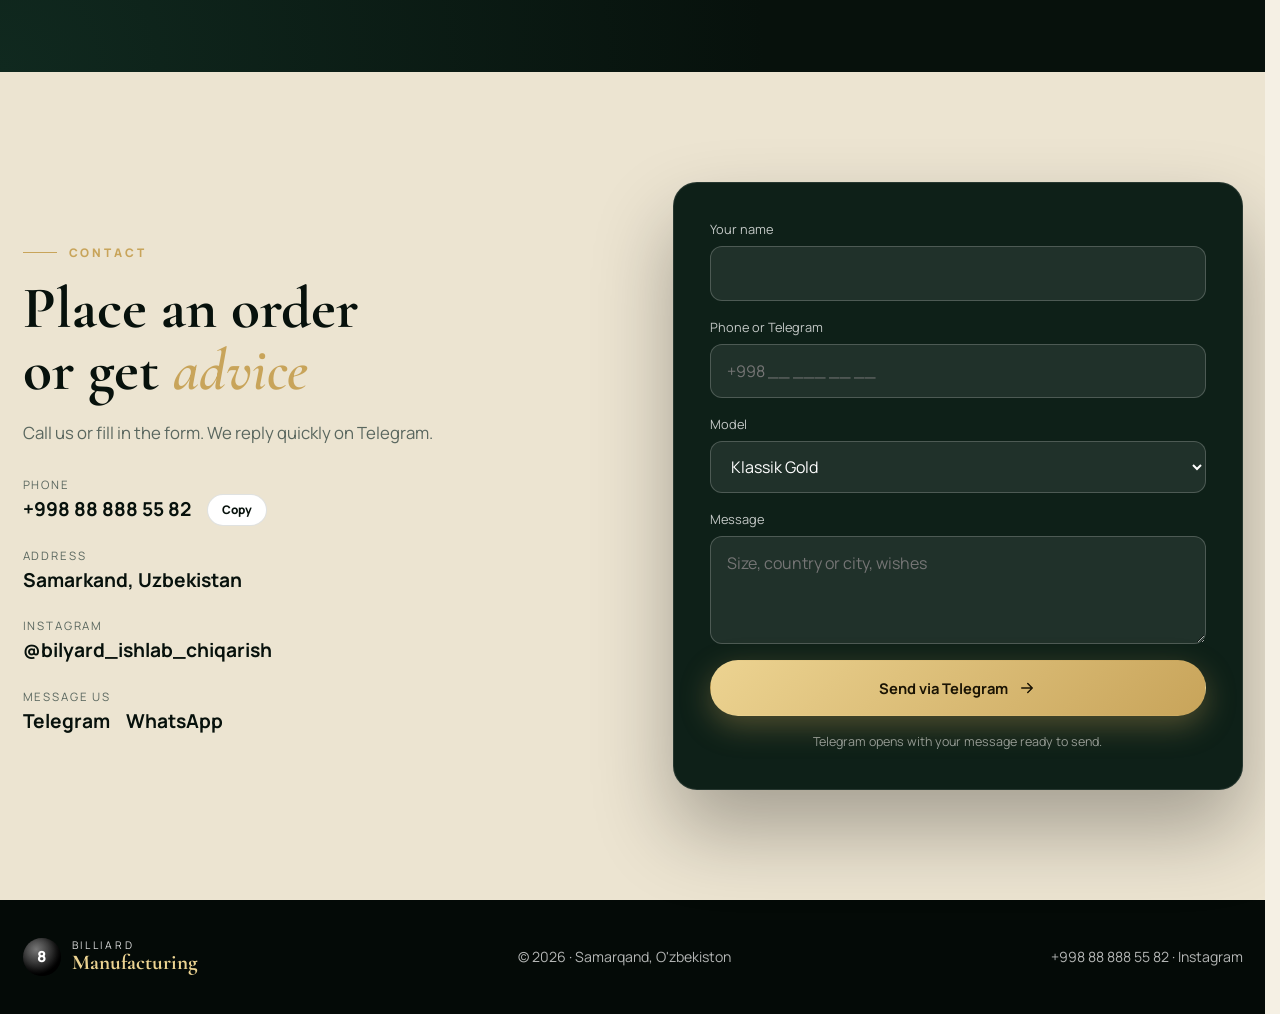
==== commit ef11c9e2: "Add metric-matched fallback fonts to prevent text reflow on font swap Co-Authored-By: Claude Sonnet " ====
--- a/index.html
+++ b/index.html
@@ -15,10 +15,10 @@
 <link rel="preload" as="font" type="font/woff2" href="fonts/manrope-latin-66cfc0.woff2" crossorigin>
 <link rel="preload" as="font" type="font/woff2" href="fonts/cormorant-latin-2fed1d.woff2" crossorigin>
 <link rel="preload" as="font" type="font/woff2" href="fonts/cormorant-latin-25e309.woff2" crossorigin>
-<link rel="stylesheet" href="css/fonts.css?v=c96f798c">
+<link rel="stylesheet" href="css/fonts.css?v=a8b46834">
 <script>document.documentElement.classList.add("js")</script>
 <script src="https://telegram.org/js/telegram-web-app.js" async></script>
-<link rel="stylesheet" href="css/style.css?v=04c3cd6a">
+<link rel="stylesheet" href="css/style.css?v=3b18a201">
 <script type="application/ld+json">
 {"@context":"https://schema.org","@type":"LocalBusiness","name":"Bilyard ishlab chiqarish","telephone":"+998888885582","address":{"@type":"PostalAddress","addressLocality":"Samarqand","addressCountry":"UZ"},"description":"Snooker va bilyard stollari ishlab chiqarish, eksport, dastavka va o'rnatish.","sameAs":["https://www.instagram.com/bilyard_ishlab_chiqarish"]}
 </script>
--- a/css/fonts.css
+++ b/css/fonts.css
@@ -269,3 +269,7 @@
   src: url(../fonts/manrope-latin-66cfc0.woff2) format('woff2');
   unicode-range: U+0000-00FF, U+0131, U+0152-0153, U+02BB-02BC, U+02C6, U+02DA, U+02DC, U+0304, U+0308, U+0329, U+2000-206F, U+20AC, U+2122, U+2191, U+2193, U+2212, U+2215, U+FEFF, U+FFFD;
 }
+
+/* metric-matched fallbacks: text keeps its size when the web font swaps in, so nothing jumps */
+@font-face{font-family:'Manrope Fallback';src:local('Arial'),local('Liberation Sans'),local('Helvetica');size-adjust:103.8%}
+@font-face{font-family:'Cormorant Fallback';src:local('Georgia'),local('Times New Roman'),local('Liberation Serif');size-adjust:90.5%}
--- a/css/style.css
+++ b/css/style.css
@@ -1,6 +1,6 @@
 /* Layout: cinematic full-bleed hero, alternating dark/ivory bands, interactive configurator as centrepiece */
 :root{--ink:#07110c;--ink2:#0e2018;--felt:#0f6b46;--brass:#c8a45a;--brass2:#ecd391;--ivory:#f5f0e4;--paper:#fffdf7;--mut:#5a675f;--line:rgba(7,17,12,.12);--r:16px;
---serif:'Cormorant Garamond',Georgia,'Times New Roman',serif;--sans:'Manrope',system-ui,-apple-system,'Segoe UI',sans-serif;--ease:cubic-bezier(.2,.8,.2,1)}
+--serif:'Cormorant Garamond','Cormorant Fallback',Georgia,'Times New Roman',serif;--sans:'Manrope','Manrope Fallback',system-ui,-apple-system,'Segoe UI',sans-serif;--ease:cubic-bezier(.2,.8,.2,1)}
 *{box-sizing:border-box;margin:0;padding:0}
 html{scrollbar-gutter:stable;scroll-behavior:smooth;scroll-padding-top:76px;-webkit-text-size-adjust:100%}
 body{font-family:var(--sans);background:var(--ivory);color:var(--ink);line-height:1.65;-webkit-font-smoothing:antialiased;overflow-x:hidden}
